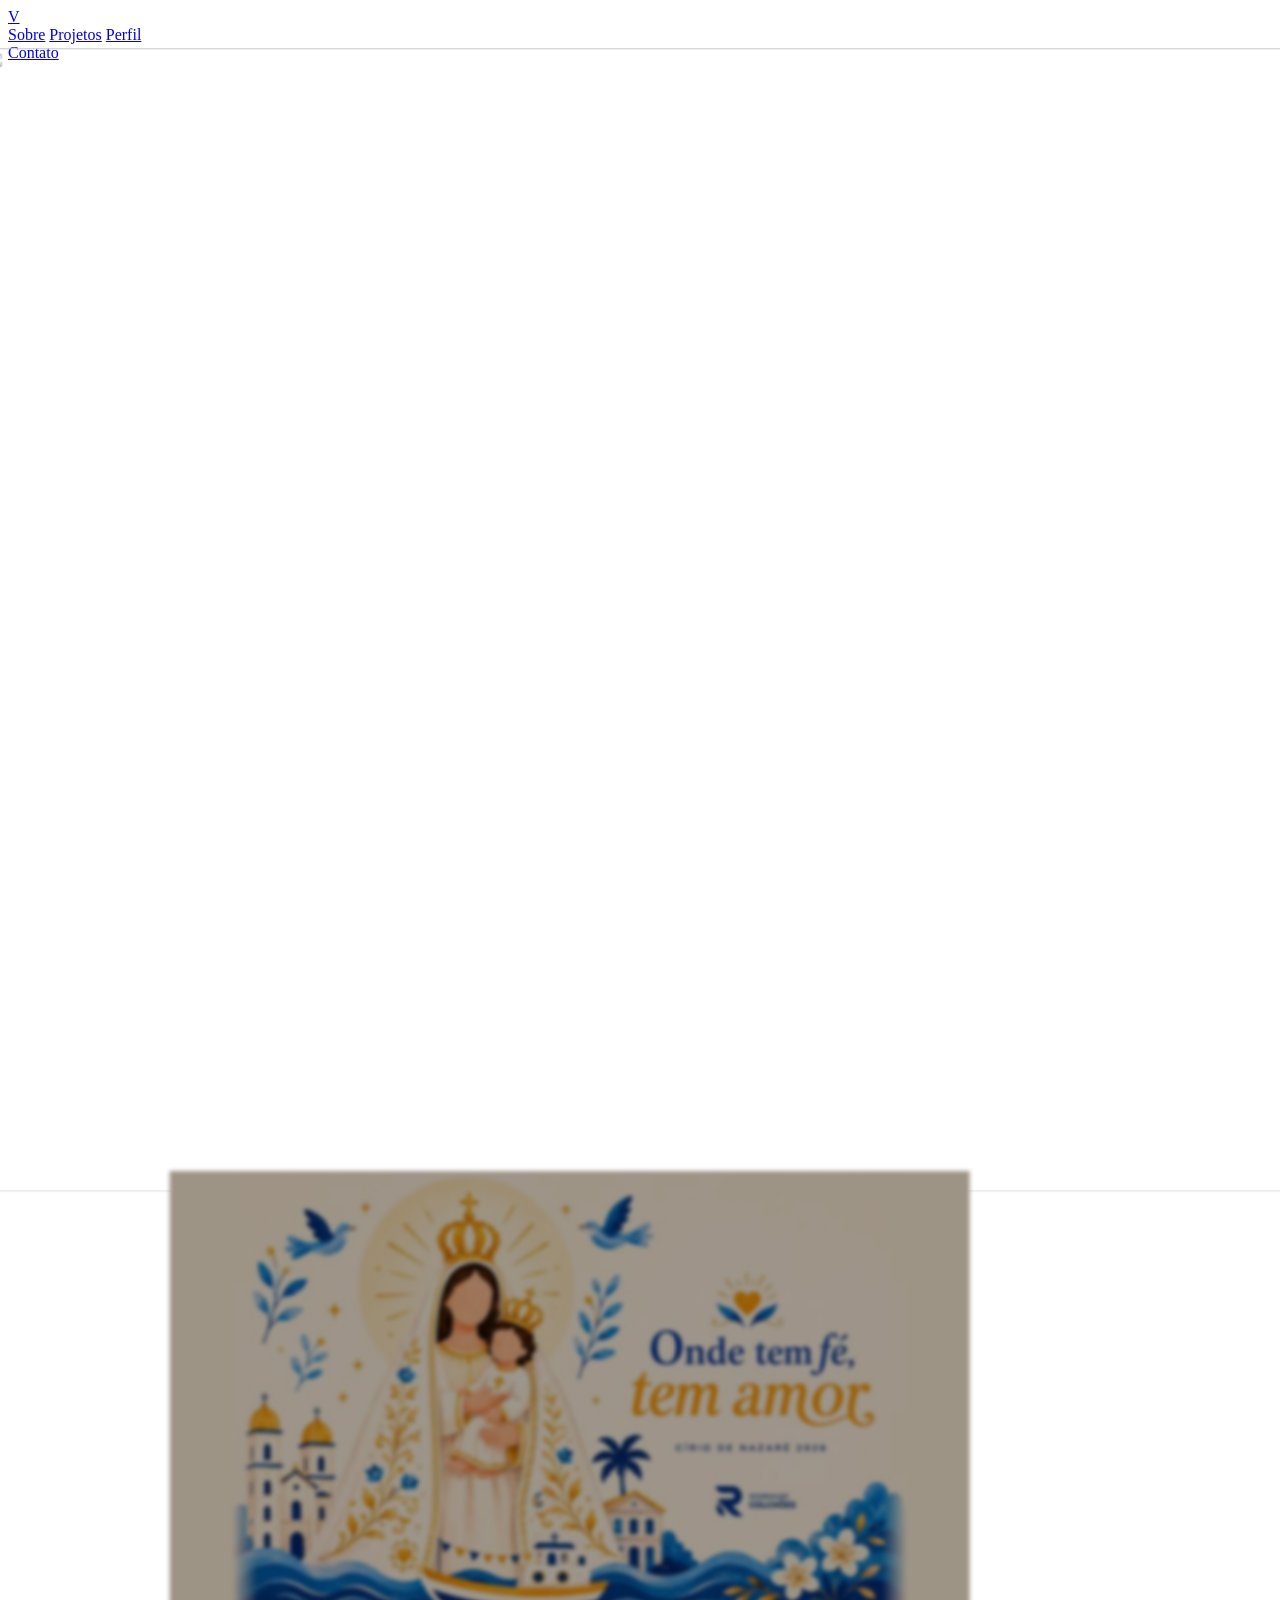
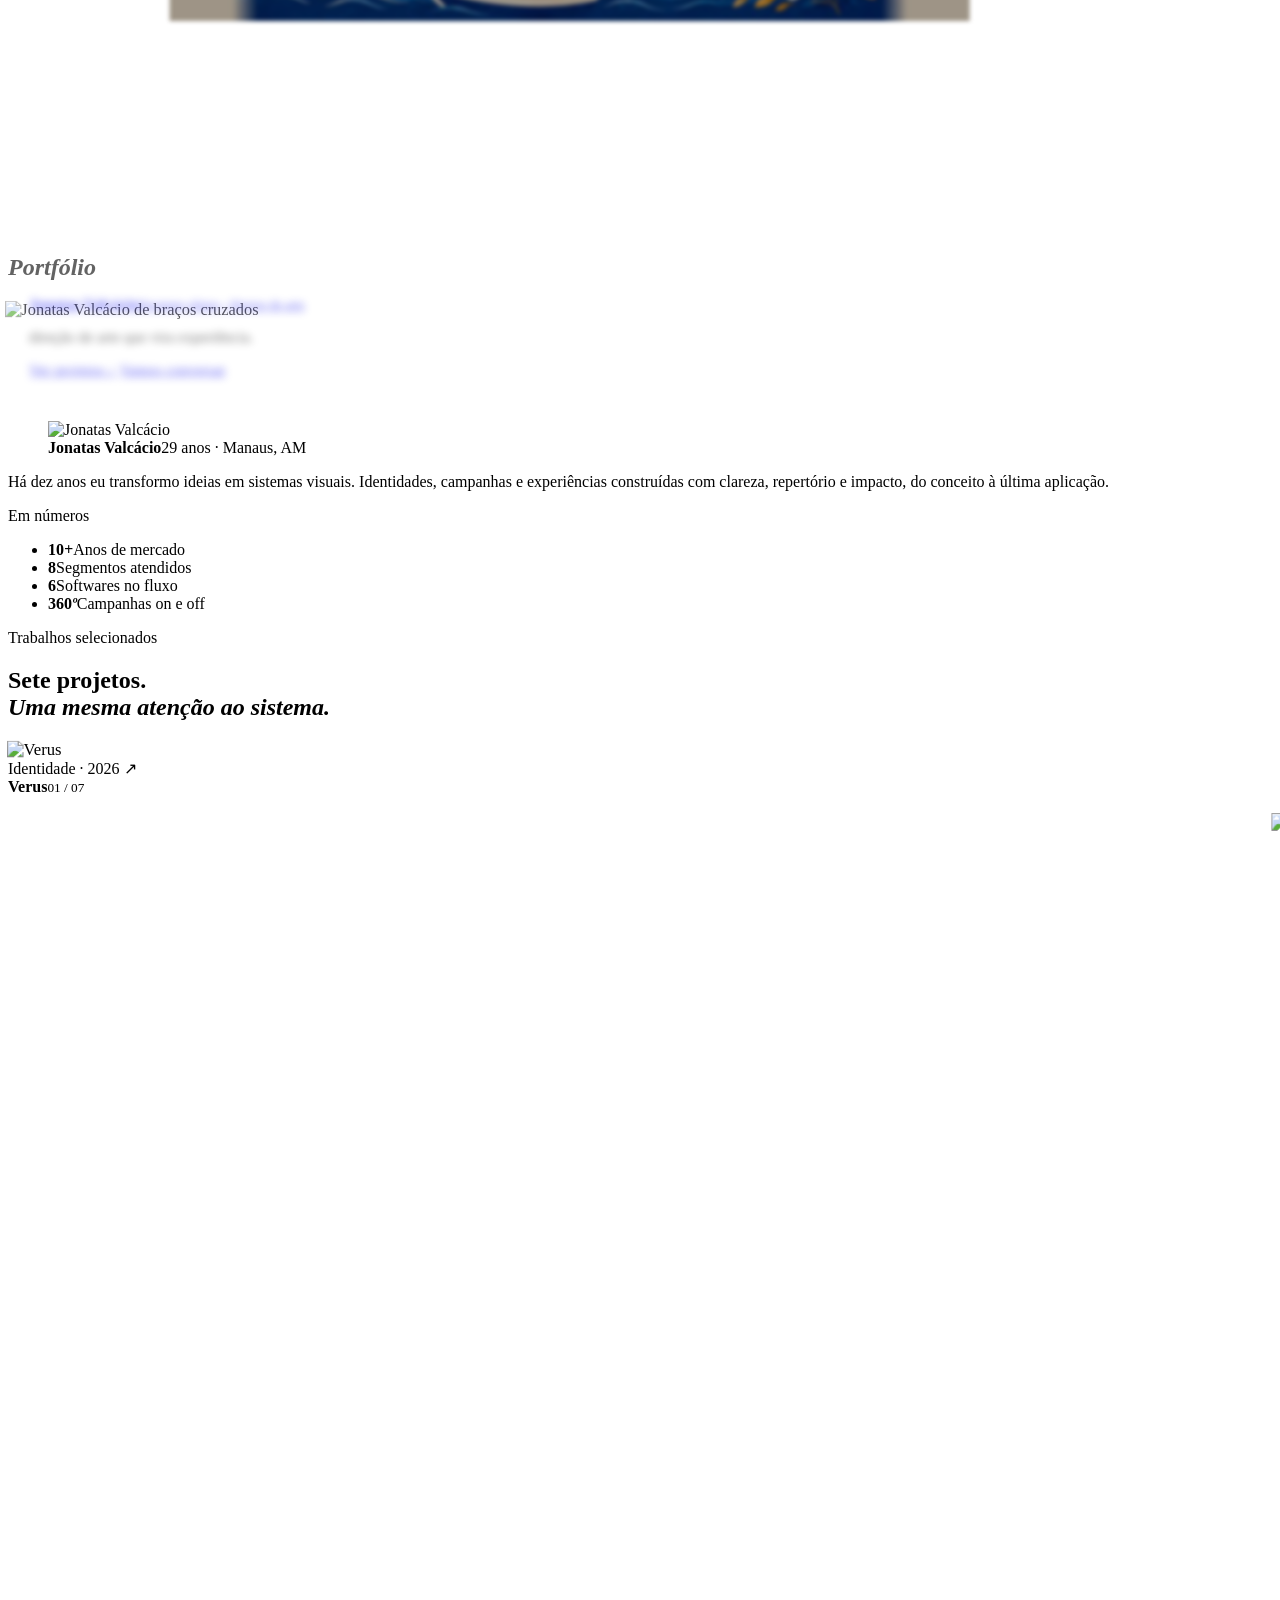
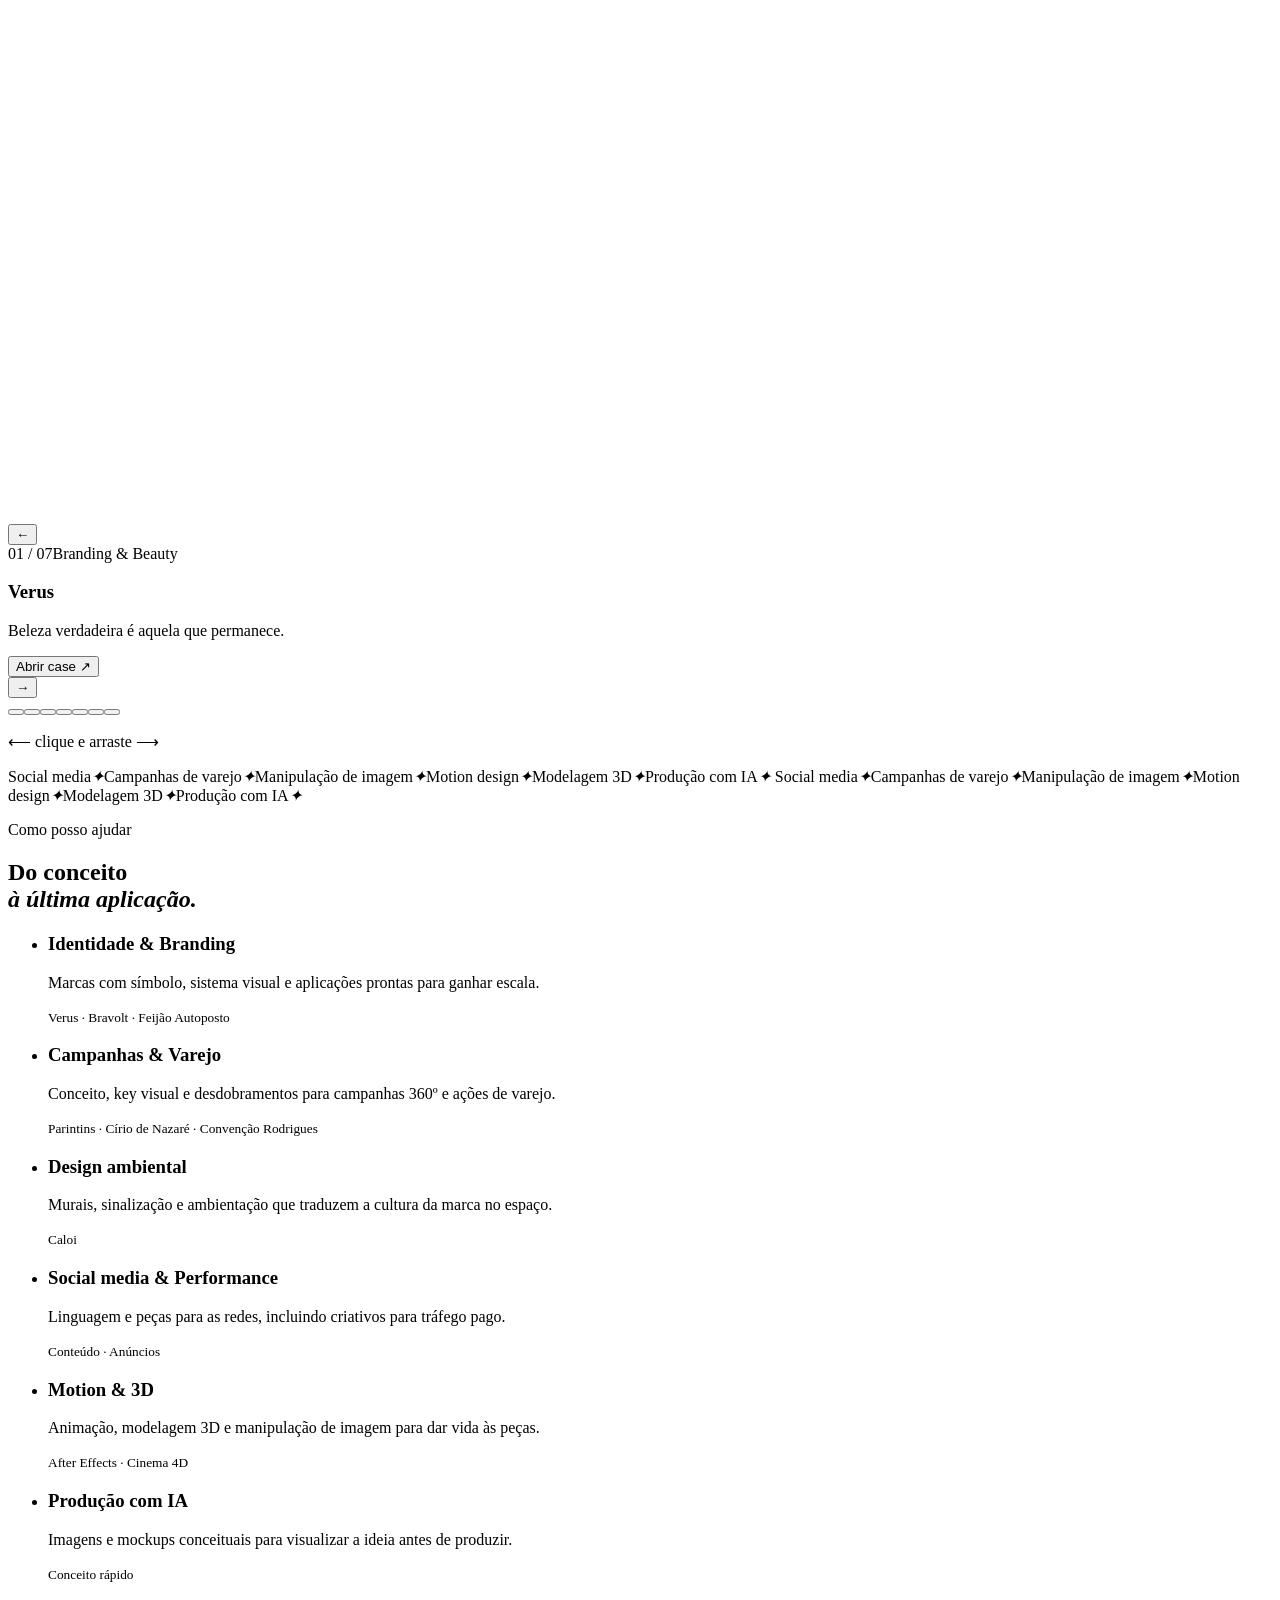
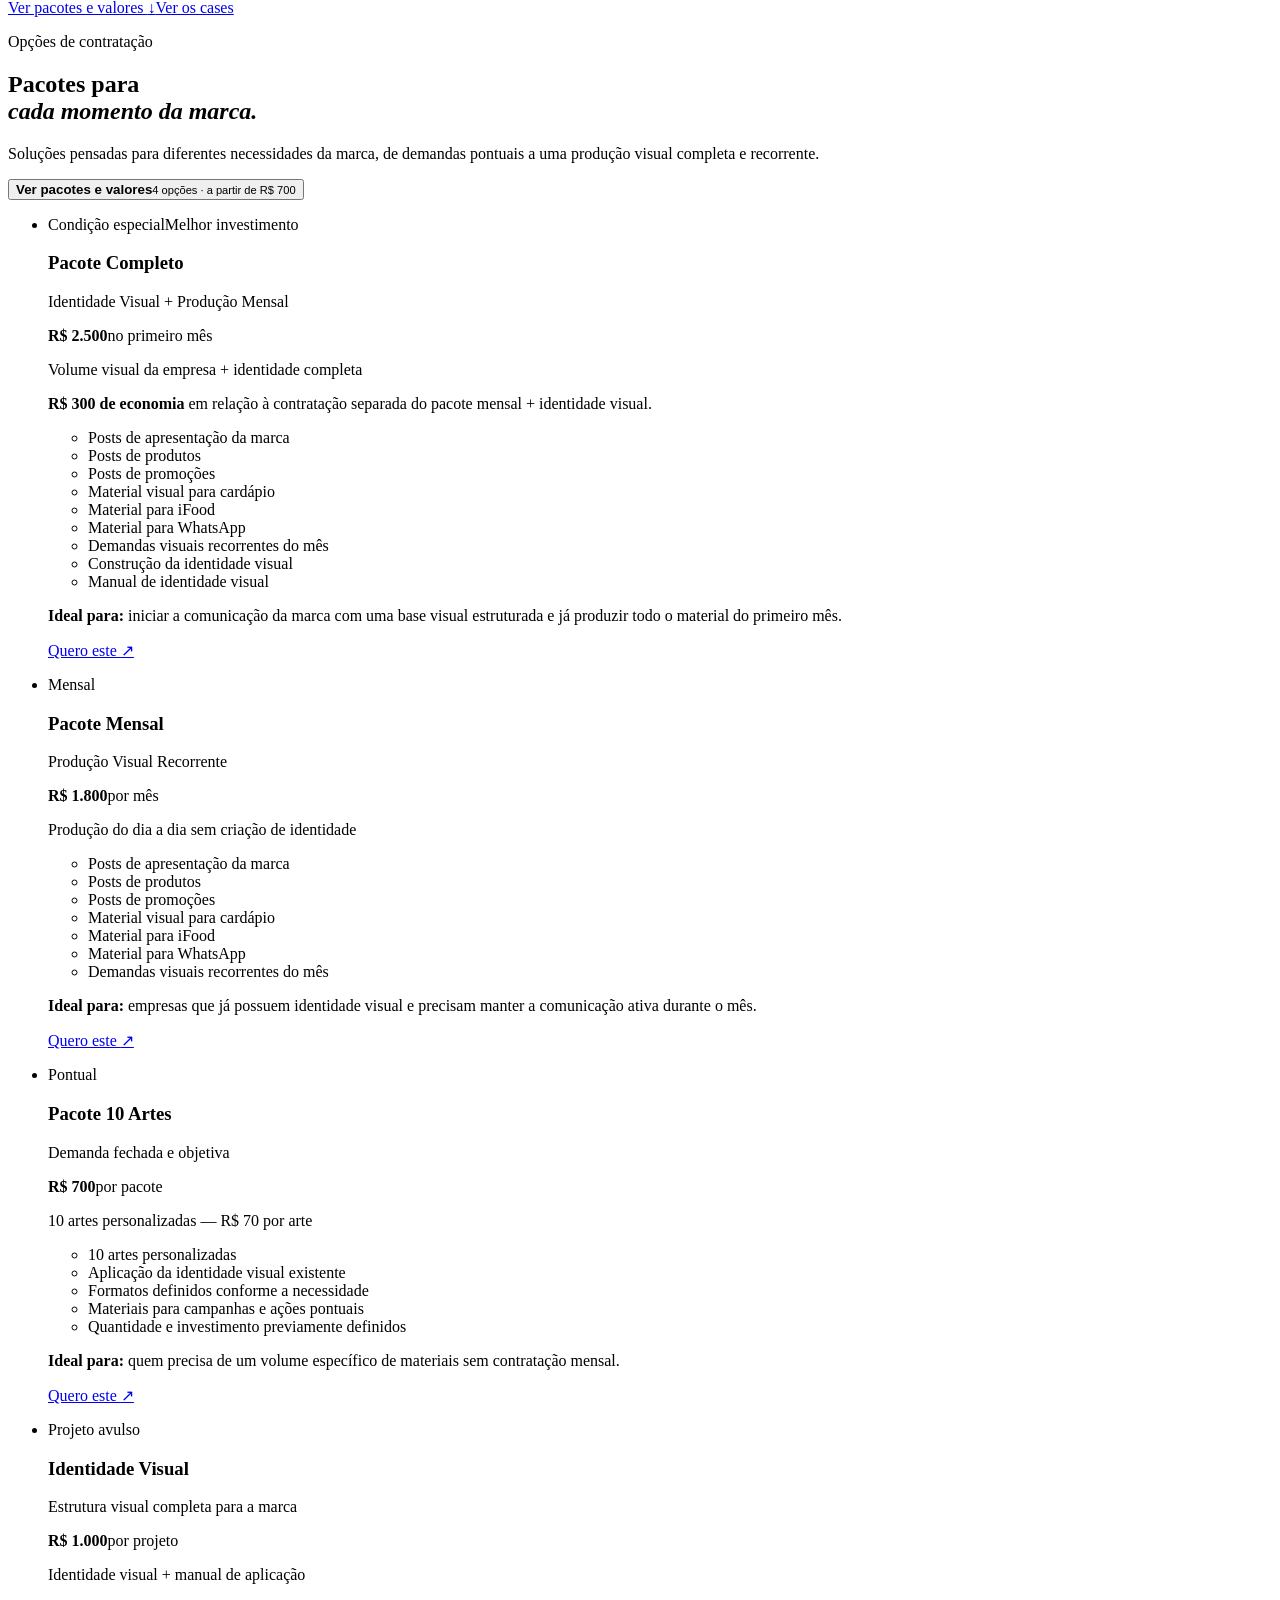
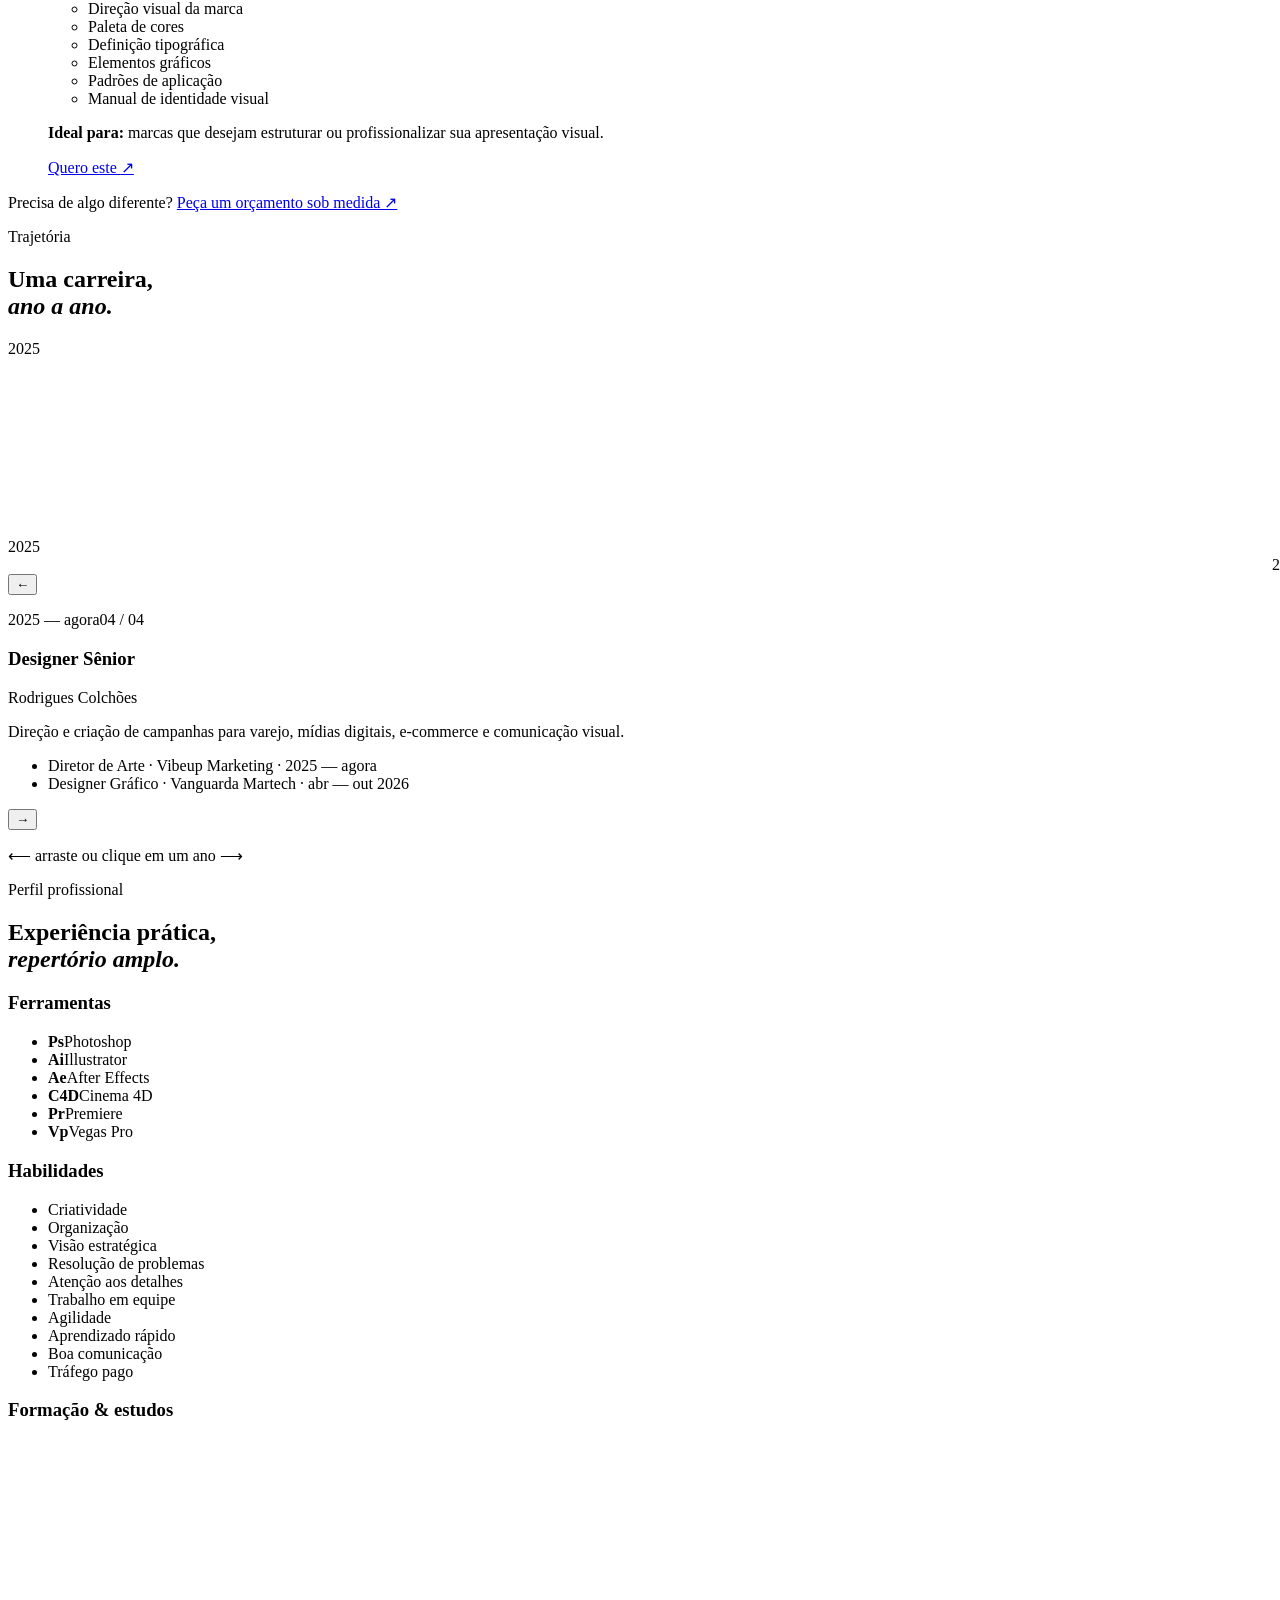
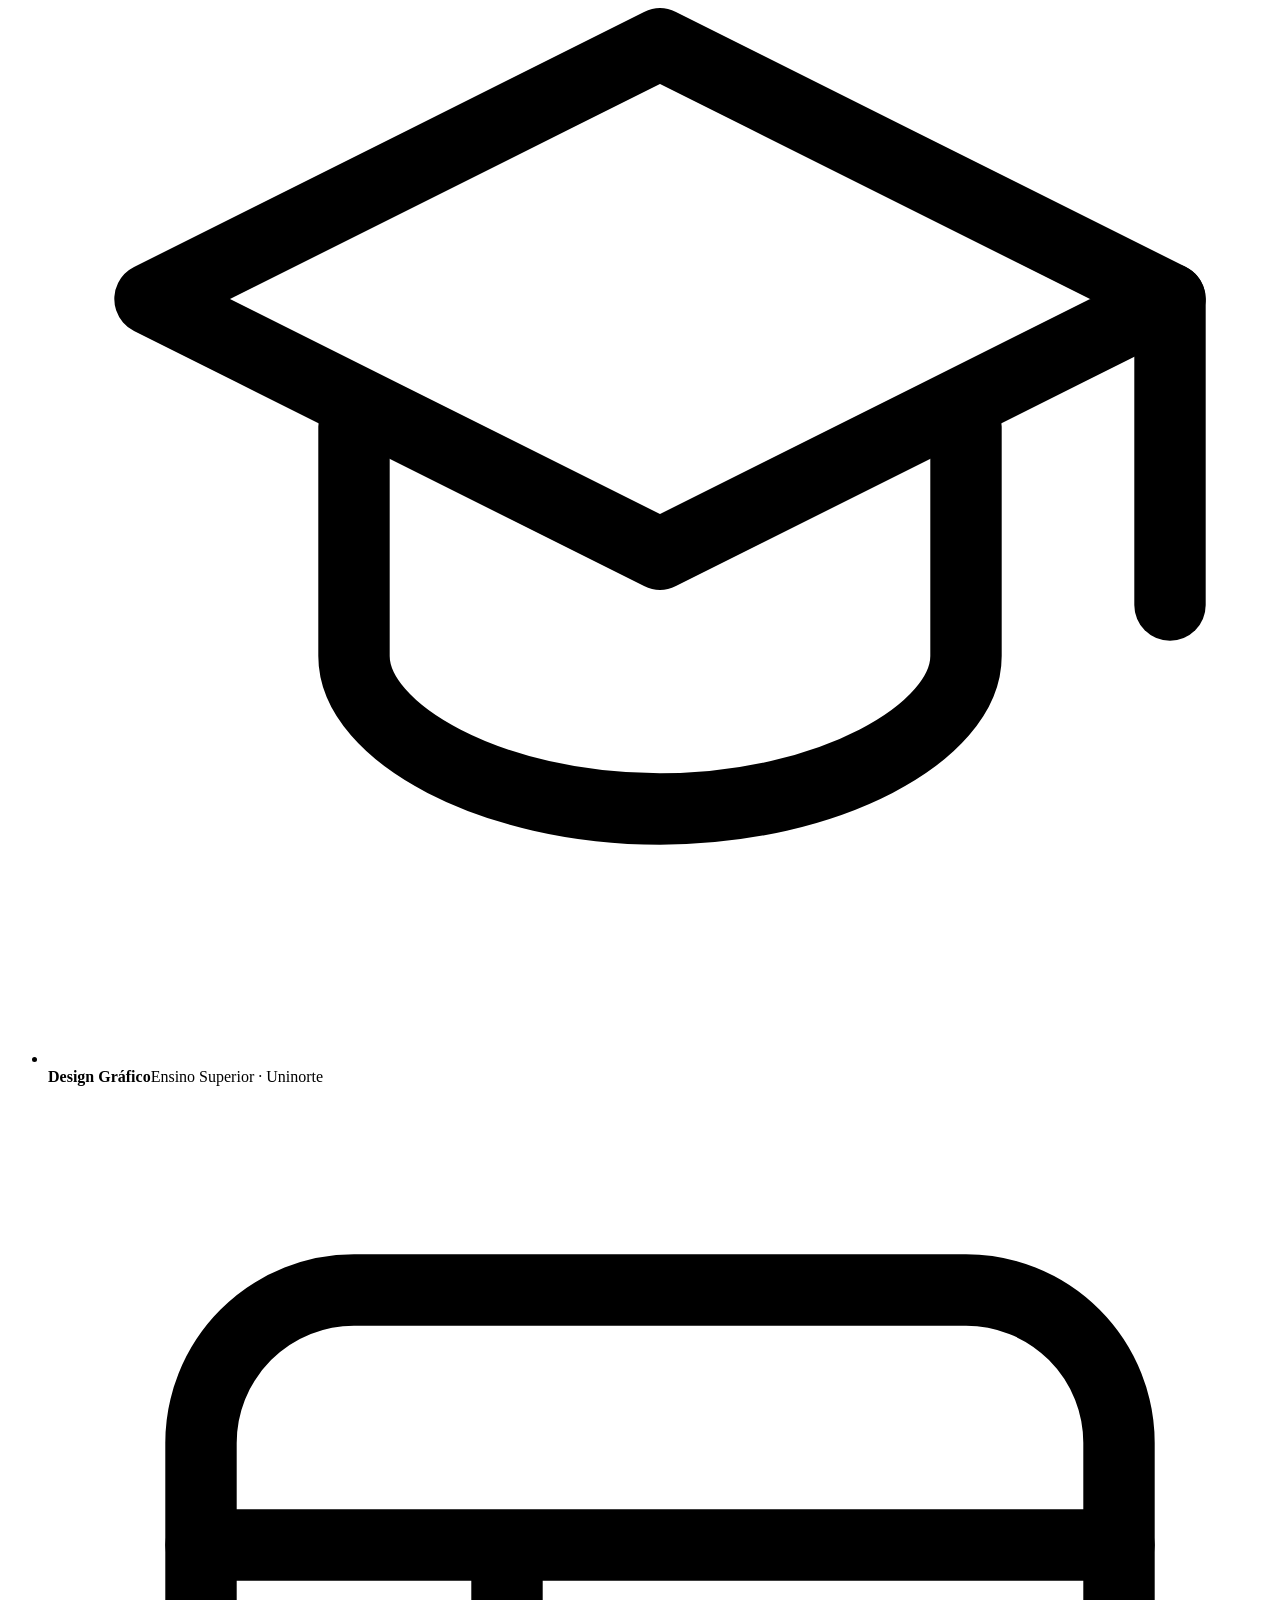
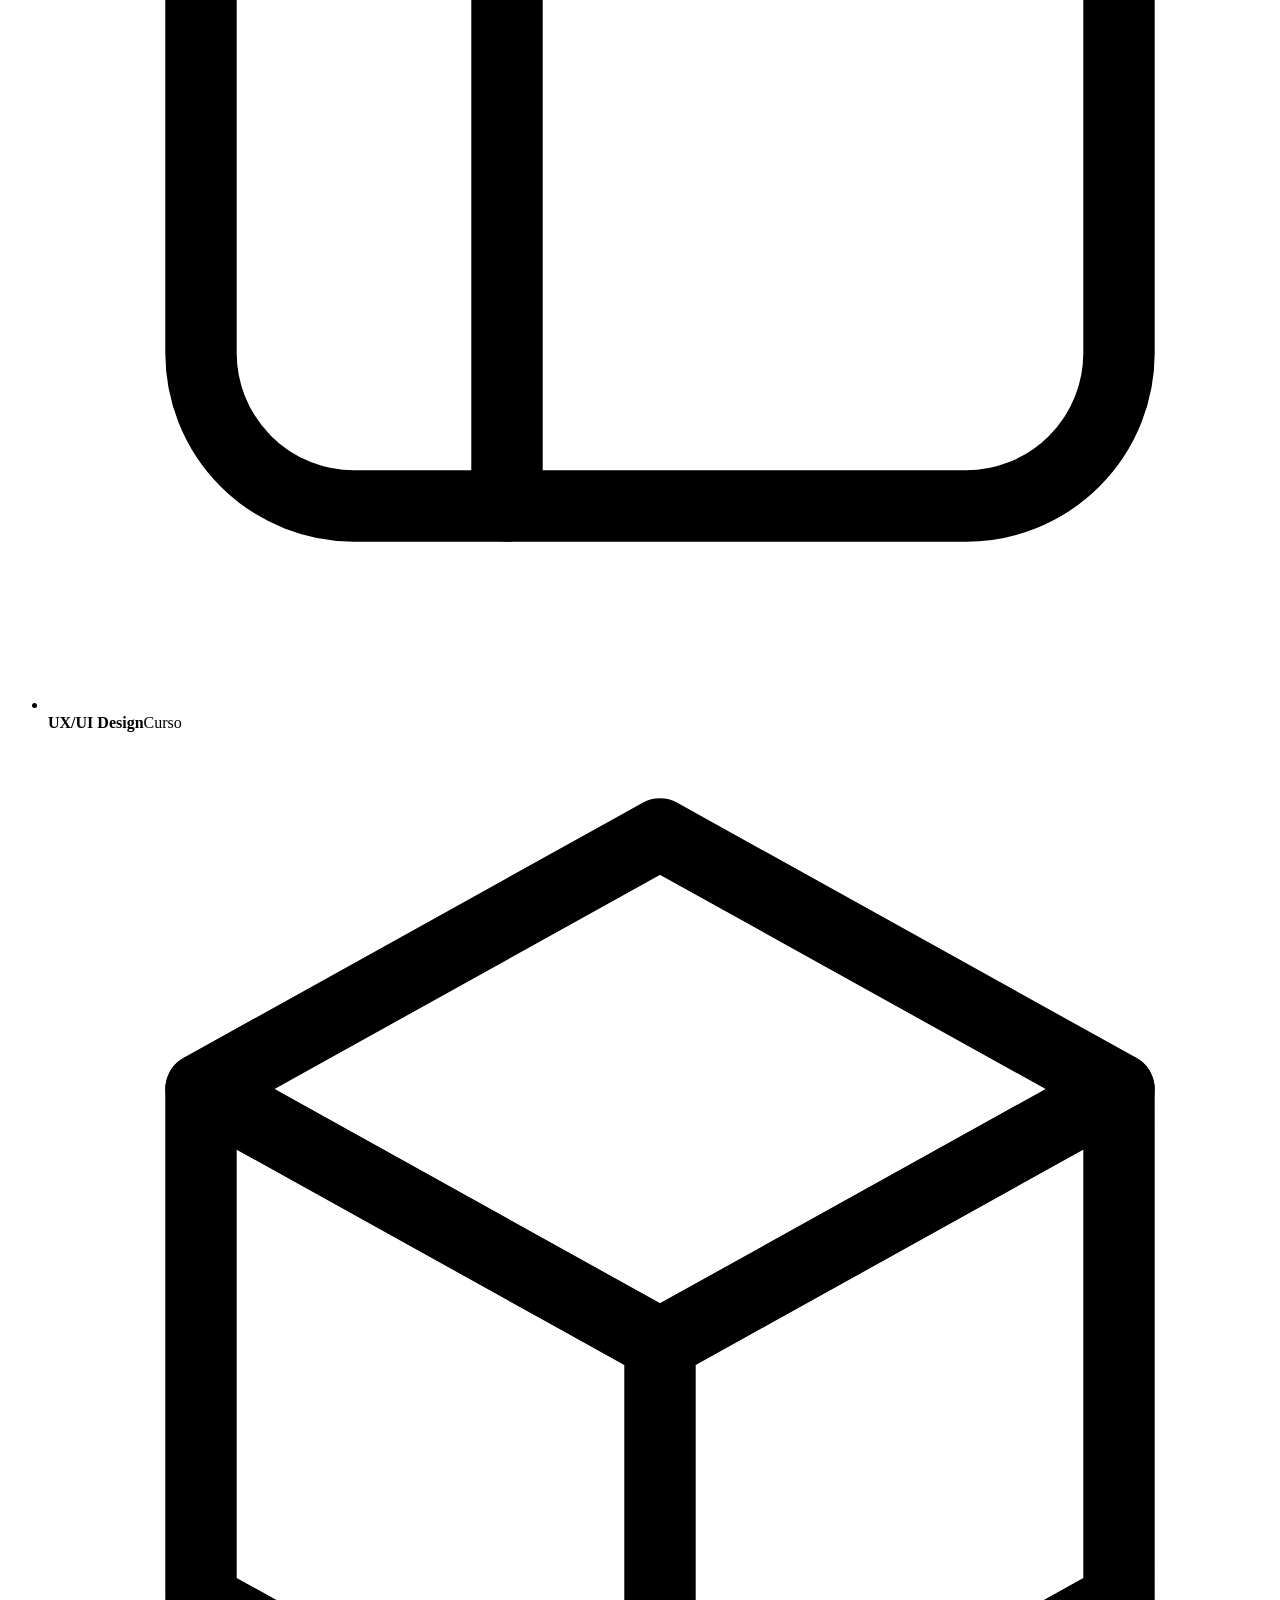
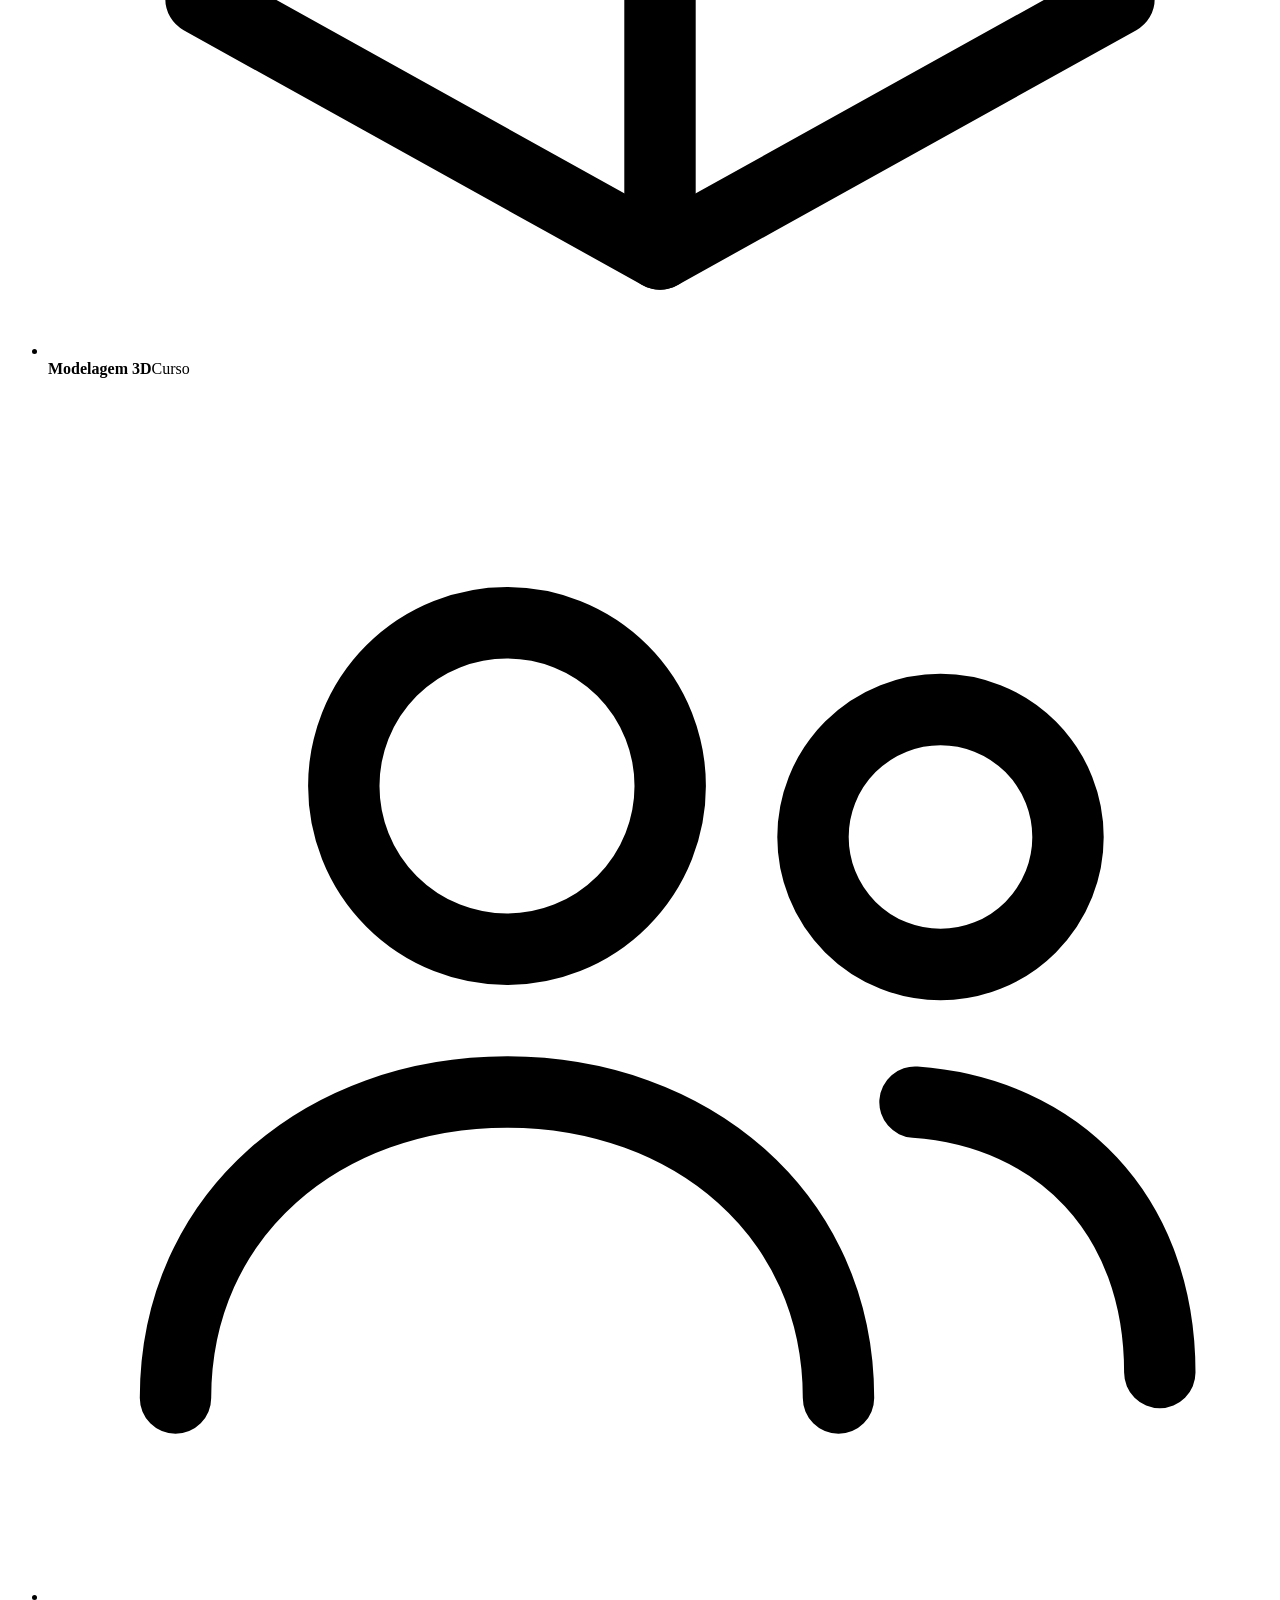
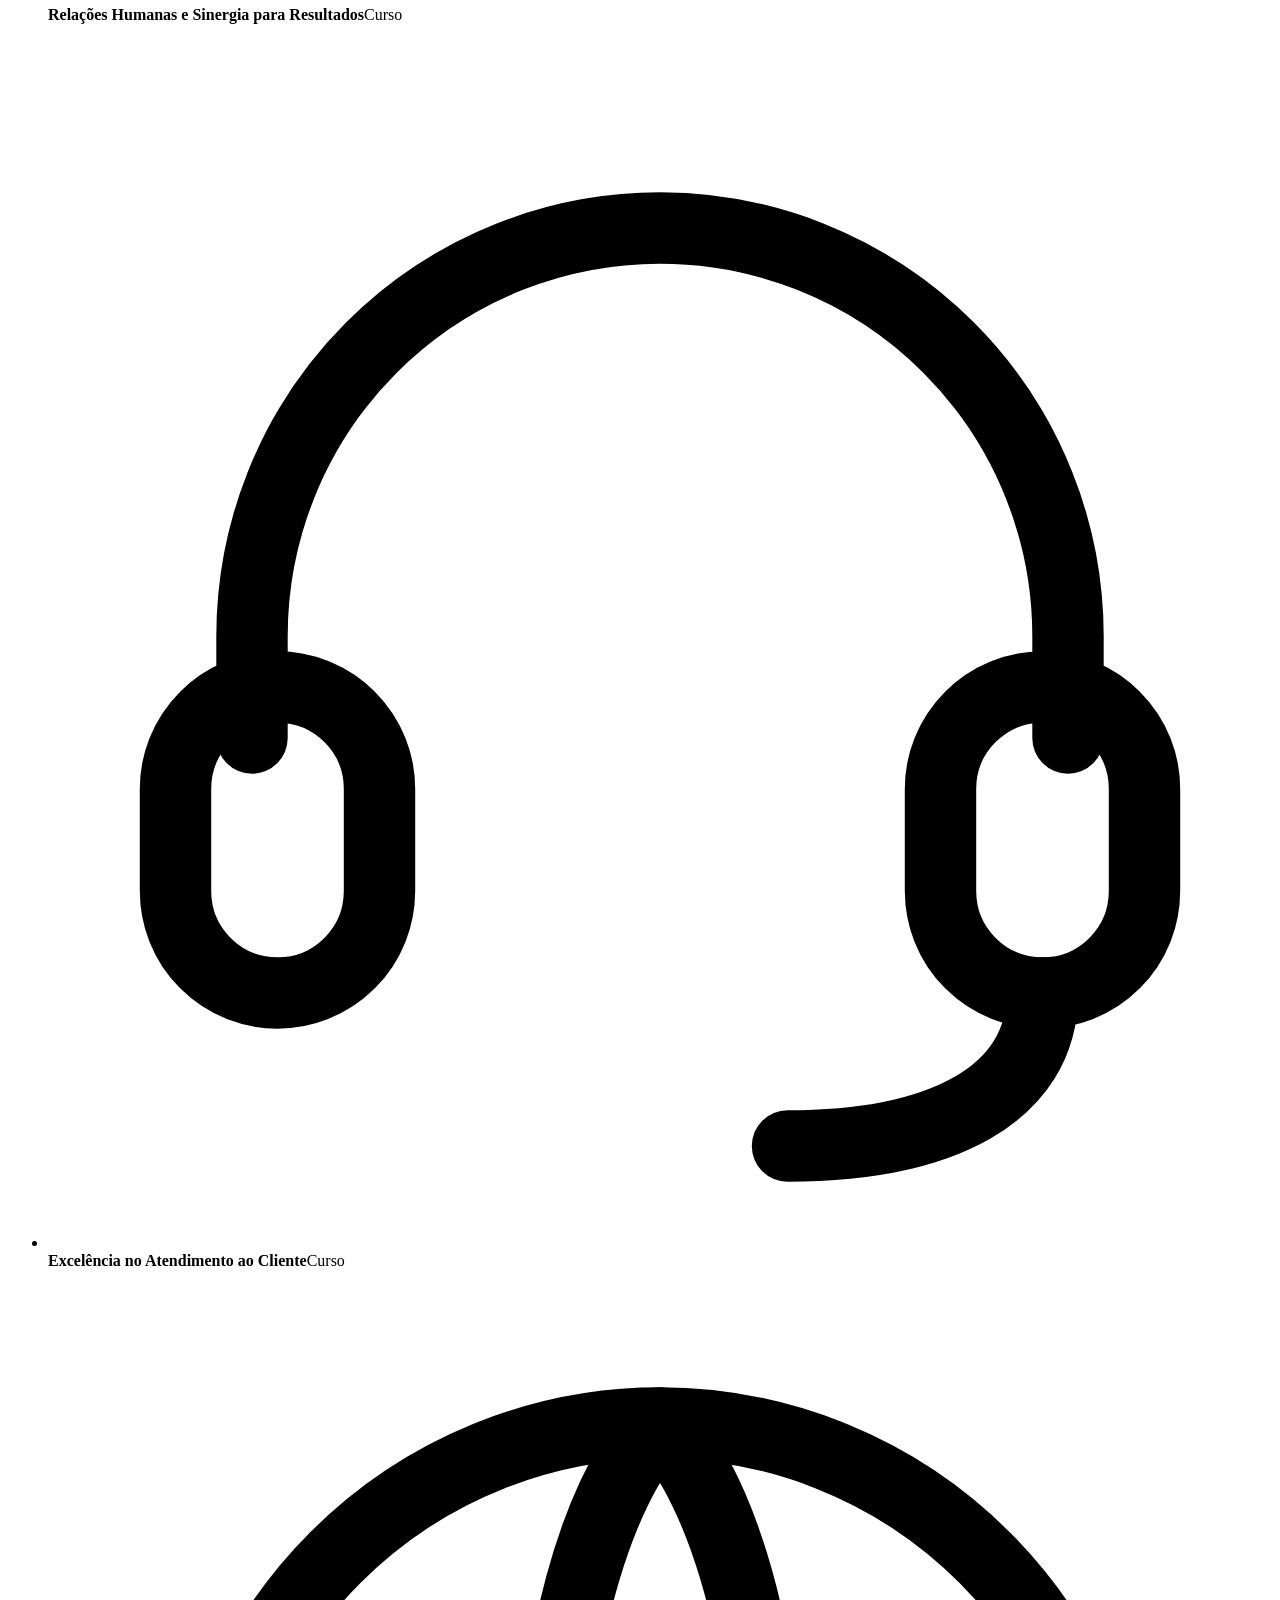
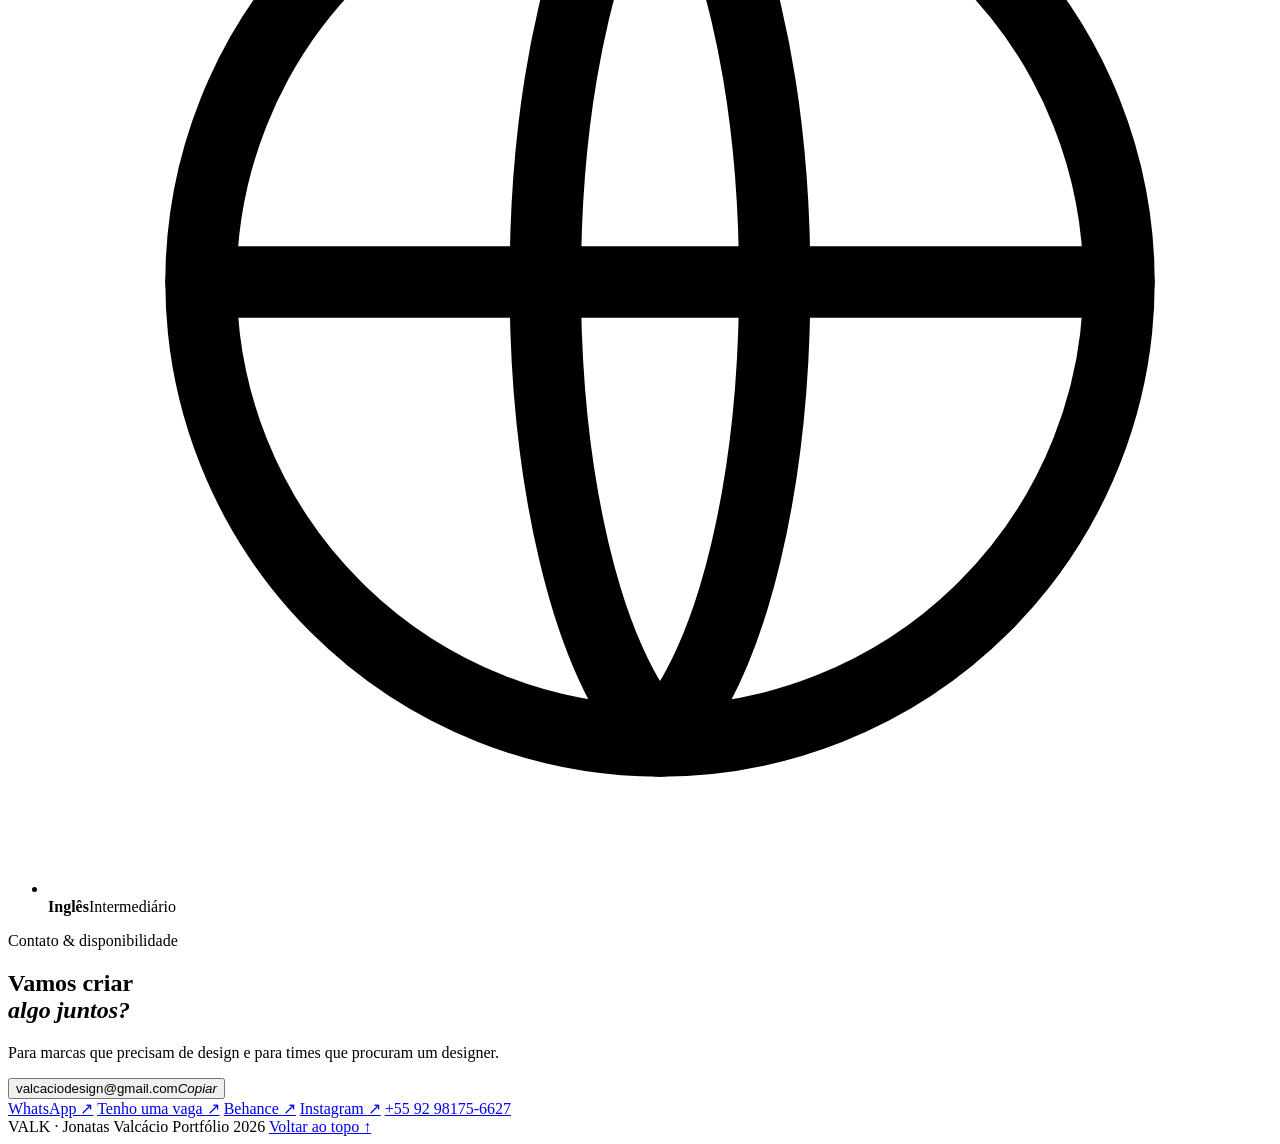
==== index.html @ ec17202d "Adiciona o projeto Círio de Nazaré 2026 Co-Authored-By: Claude Fable 5.2 <noreply@anthropic.com> Cla" ====
<!DOCTYPE html>
<html lang="pt-BR">
<head>
<meta charset="utf-8">
<meta name="viewport" content="width=device-width, initial-scale=1, viewport-fit=cover">
<title>Jonatas Valcácio — Portfólio</title>
<meta name="description" content="Jonatas Valcácio, designer gráfico e diretor de arte em Manaus. Branding, campanhas, experiências de marca e design ambiental.">
<meta property="og:title" content="Jonatas Valcácio — Portfólio">
<meta property="og:description" content="Designer gráfico e diretor de arte em Manaus. Branding, campanhas, experiências de marca e design ambiental.">
<meta property="og:type" content="website">
<meta property="og:image" content="assets/profile/hero.jpg">
<meta name="theme-color" content="#030807">
<link rel="icon" href="assets/favicon.svg">
<link rel="preload" href="assets/profile/hero.jpg" as="image">
<link rel="preload" href="assets/fonts/Demo-Light.otf" as="font" type="font/otf" crossorigin>
<link rel="stylesheet" href="css/style.css">
<script>document.documentElement.classList.add('js')</script>
</head>
<body>
<!--SITE-->
<svg width="0" height="0" style="position:absolute" aria-hidden="true">
  <filter id="liquid" x="0" y="0" width="100%" height="100%">
    <feTurbulence type="fractalNoise" baseFrequency="0.008 0.012" numOctaves="2" seed="7" result="noise"/>
    <feGaussianBlur in="noise" stdDeviation="2" result="soft"/>
    <feDisplacementMap in="SourceGraphic" in2="soft" scale="38" xChannelSelector="R" yChannelSelector="G"/>
  </filter>
</svg>

<div class="ambient" aria-hidden="true">
  <i class="blob b1"></i><i class="blob b2"></i><i class="blob b3"></i>
  <div class="grain"></div>
</div>
<div class="scroll-progress" aria-hidden="true"></div>

<header class="dock-wrap">
  <nav class="dock glass" aria-label="Principal">
    <a class="dock-brand" href="#top" aria-label="VALK — início"><span>V</span></a>
    <div class="dock-links">
      <span class="dock-pill" aria-hidden="true"></span>
      <a href="#sobre" data-nav="sobre">Sobre</a>
      <a href="#projetos" data-nav="projetos">Projetos</a>
      <a href="#perfil" data-nav="perfil">Perfil</a>
    </div>
    <a class="dock-cta" href="#contato" data-nav="contato">Contato</a>
  </nav>
</header>

<main id="top">
  <!-- HERO: floating work in 3D space -->
  <section class="hero" id="hero">
    <div class="hero-stage" aria-hidden="true"><img class="hs-bg" id="hsBg" src="assets/profile/hero.jpg" alt="" width="2000" height="1116"></div>
    <div class="space" id="space" aria-hidden="true"></div>
    <h1 class="hero-title hero-word" id="heroTitle" aria-label="Portfólio de Jonatas Valcácio"><span class="line big"><em class="word-rise" id="heroWord">Portfólio</em></span></h1>
    <div class="hero-stage hs-front"><img class="hs-cut" id="hsCut" src="assets/profile/hero-cut.webp" alt="Jonatas Valcácio de braços cruzados" width="2000" height="1116"></div>

    <div class="hero-center">
      <a class="badge glass" href="#sobre">
        <i class="live" title="Disponível para projetos"></i>
        <span><b>Jonatas Valcácio</b><small>Designer sênior · Diretor de arte</small></span>
      </a>
      <p class="hero-tagline reveal">direção de arte que vira experiência.</p>
      <div class="hero-actions reveal">
        <a class="btn btn-primary magnetic" href="#projetos">Ver projetos <span>↓</span></a>
        <a class="btn glass magnetic" href="#contato">Vamos conversar</a>
      </div>
    </div>
  </section>

  <!-- MANIFESTO: scroll-scrubbed text -->
  <section class="manifesto" id="sobre">
    <div class="manifesto-sticky shell">
      <figure class="mini-portrait glass tilt reveal">
        <img src="assets/profile/jonatas-retrato.jpg" alt="Jonatas Valcácio" width="800" height="1000">
        <figcaption><b>Jonatas Valcácio</b><span>29 anos · Manaus, AM</span></figcaption>
        <span class="shine" aria-hidden="true"></span>
      </figure>
      <p class="scrub" id="scrub">Há dez anos eu transformo ideias em sistemas visuais. Identidades, campanhas e experiências construídas com clareza, repertório e impacto, do conceito à última aplicação.</p>
    </div>
  </section>

  <!-- STATS -->
  <section class="stats shell" id="numeros">
    <p class="stats-eyebrow reveal"><i></i>Em números</p>
    <ul class="stats-grid">
      <li class="reveal"><b><span data-count="10">10</span><em>+</em></b><span>Anos de mercado</span></li>
      <li class="reveal"><b><span data-count="8">8</span></b><span>Segmentos atendidos</span></li>
      <li class="reveal"><b><span data-count="6">6</span></b><span>Softwares no fluxo</span></li>
      <li class="reveal"><b><span data-count="360">360</span><em>º</em></b><span>Campanhas on e off</span></li>
    </ul>
  </section>

  <!-- PROJECTS: 3D RING -->
  <section class="projects" id="projetos">
    <div class="shell section-head reveal">
      <p class="eyebrow">Trabalhos selecionados</p>
      <h2>Sete projetos.<br><em>Uma mesma atenção ao sistema.</em></h2>
    </div>

    <div class="ring-stage" id="ringStage" tabindex="0" role="region" aria-roledescription="carrossel" aria-label="Galeria de projetos. Use as setas para navegar e Enter para abrir.">
      <div class="ring-floor" aria-hidden="true"></div>
      <div class="ring" id="ring"></div>
    </div>

    <div class="shell ring-hud">
      <button class="round glass" id="prevBtn" aria-label="Projeto anterior">←</button>
      <div class="ring-info" aria-live="polite">
        <div class="ring-meta"><span id="riNum">01 / 06</span><span id="riCat">Branding &amp; Beauty</span></div>
        <h3 id="riTitle">Verus</h3>
        <p id="riStatement">Beleza verdadeira é aquela que permanece.</p>
        <button class="btn btn-primary btn-sm" id="openBtn">Abrir case <span>↗</span></button>
      </div>
      <button class="round glass" id="nextBtn" aria-label="Próximo projeto">→</button>
    </div>
    <div class="ring-dots" id="ringDots" role="tablist" aria-label="Escolher projeto"></div>
    <p class="drag-hint" aria-hidden="true"><span>⟵</span> clique e arraste <span>⟶</span></p>
  </section>

  <!-- ARCHIVE + SERVICES -->
  <section class="archive" id="arquivo">
    <div class="marquee" aria-hidden="true">
      <div class="marquee-track">
        <span>Social media</span><i>✦</i><span>Campanhas de varejo</span><i>✦</i><span>Manipulação de imagem</span><i>✦</i><span>Motion design</span><i>✦</i><span>Modelagem 3D</span><i>✦</i><span>Produção com IA</span><i>✦</i>
        <span>Social media</span><i>✦</i><span>Campanhas de varejo</span><i>✦</i><span>Manipulação de imagem</span><i>✦</i><span>Motion design</span><i>✦</i><span>Modelagem 3D</span><i>✦</i><span>Produção com IA</span><i>✦</i>
      </div>
    </div>
    <div class="shell services" id="servicos">
      <div class="section-head reveal">
        <p class="eyebrow">Como posso ajudar</p>
        <h2>Do conceito<br><em>à última aplicação.</em></h2>
      </div>
      <ul class="svc-grid">
        <li class="svc glass tilt reveal"><h3>Identidade &amp; Branding</h3><p>Marcas com símbolo, sistema visual e aplicações prontas para ganhar escala.</p><small>Verus · Bravolt · Feijão Autoposto</small><span class="shine" aria-hidden="true"></span></li>
        <li class="svc glass tilt reveal"><h3>Campanhas &amp; Varejo</h3><p>Conceito, key visual e desdobramentos para campanhas 360º e ações de varejo.</p><small>Parintins · Círio de Nazaré · Convenção Rodrigues</small><span class="shine" aria-hidden="true"></span></li>
        <li class="svc glass tilt reveal"><h3>Design ambiental</h3><p>Murais, sinalização e ambientação que traduzem a cultura da marca no espaço.</p><small>Caloi</small><span class="shine" aria-hidden="true"></span></li>
        <li class="svc glass tilt reveal"><h3>Social media &amp; Performance</h3><p>Linguagem e peças para as redes, incluindo criativos para tráfego pago.</p><small>Conteúdo · Anúncios</small><span class="shine" aria-hidden="true"></span></li>
        <li class="svc glass tilt reveal"><h3>Motion &amp; 3D</h3><p>Animação, modelagem 3D e manipulação de imagem para dar vida às peças.</p><small>After Effects · Cinema 4D</small><span class="shine" aria-hidden="true"></span></li>
        <li class="svc glass tilt reveal"><h3>Produção com IA</h3><p>Imagens e mockups conceituais para visualizar a ideia antes de produzir.</p><small>Conceito rápido</small><span class="shine" aria-hidden="true"></span></li>
      </ul>
      <p class="svc-cta reveal"><a class="btn btn-primary magnetic" href="#pacotes">Ver pacotes e valores <span>↓</span></a><a class="btn glass magnetic" href="#projetos">Ver os cases</a></p>
    </div>
  </section>

  <!-- PLANS -->
  <section class="plans shell" id="pacotes">
    <div class="section-head reveal">
      <p class="eyebrow">Opções de contratação</p>
      <h2>Pacotes para<br><em>cada momento da marca.</em></h2>
      <p class="plans-lede">Soluções pensadas para diferentes necessidades da marca, de demandas pontuais a uma produção visual completa e recorrente.</p>
    </div>
    <button class="plans-toggle glass magnetic reveal" id="plansToggle" type="button" aria-expanded="false" aria-controls="plansBody">
      <span class="pt-text"><b>Ver pacotes e valores</b><small>4 opções · a partir de R$ 700</small></span>
      <i aria-hidden="true"></i>
    </button>
    <div class="plans-body" id="plansBody"><div class="plans-inner">
    <ul class="plans-grid">
      <li class="plan glass tilt reveal is-featured">
        <p class="plan-tags"><span class="plan-special">Condição especial</span><span class="plan-tag">Melhor investimento</span></p>
        <h3>Pacote Completo</h3>
        <p class="plan-sub">Identidade Visual + Produção Mensal</p>
        <p class="plan-price"><b>R$ 2.500</b><span>no primeiro mês</span></p>
        <p class="plan-note">Volume visual da empresa + identidade completa</p>
        <p class="plan-saving"><b>R$ 300 de economia</b> em relação à contratação separada do pacote mensal + identidade visual.</p>
        <ul class="plan-feats"><li>Posts de apresentação da marca</li><li>Posts de produtos</li><li>Posts de promoções</li><li>Material visual para cardápio</li><li>Material para iFood</li><li>Material para WhatsApp</li><li>Demandas visuais recorrentes do mês</li><li>Construção da identidade visual</li><li>Manual de identidade visual</li></ul>
        <p class="plan-ideal"><b>Ideal para:</b> iniciar a comunicação da marca com uma base visual estruturada e já produzir todo o material do primeiro mês.</p>
        <a class="btn btn-primary" href="https://wa.me/5592981756627?text=Ol%C3%A1%2C%20Jonatas%21%20Vi%20seu%20portf%C3%B3lio%20e%20tenho%20interesse%20no%20Pacote%20Completo." target="_blank" rel="noopener">Quero este <span>↗</span></a>
        <span class="shine" aria-hidden="true"></span>
      </li>
      <li class="plan glass tilt reveal">
        <p class="plan-tags"><span class="plan-tag">Mensal</span></p>
        <h3>Pacote Mensal</h3>
        <p class="plan-sub">Produção Visual Recorrente</p>
        <p class="plan-price"><b>R$ 1.800</b><span>por mês</span></p>
        <p class="plan-note">Produção do dia a dia sem criação de identidade</p>

        <ul class="plan-feats"><li>Posts de apresentação da marca</li><li>Posts de produtos</li><li>Posts de promoções</li><li>Material visual para cardápio</li><li>Material para iFood</li><li>Material para WhatsApp</li><li>Demandas visuais recorrentes do mês</li></ul>
        <p class="plan-ideal"><b>Ideal para:</b> empresas que já possuem identidade visual e precisam manter a comunicação ativa durante o mês.</p>
        <a class="btn glass" href="https://wa.me/5592981756627?text=Ol%C3%A1%2C%20Jonatas%21%20Vi%20seu%20portf%C3%B3lio%20e%20tenho%20interesse%20no%20Pacote%20Mensal." target="_blank" rel="noopener">Quero este <span>↗</span></a>
        <span class="shine" aria-hidden="true"></span>
      </li>
      <li class="plan glass tilt reveal">
        <p class="plan-tags"><span class="plan-tag">Pontual</span></p>
        <h3>Pacote 10 Artes</h3>
        <p class="plan-sub">Demanda fechada e objetiva</p>
        <p class="plan-price"><b>R$ 700</b><span>por pacote</span></p>
        <p class="plan-note">10 artes personalizadas — R$ 70 por arte</p>

        <ul class="plan-feats"><li>10 artes personalizadas</li><li>Aplicação da identidade visual existente</li><li>Formatos definidos conforme a necessidade</li><li>Materiais para campanhas e ações pontuais</li><li>Quantidade e investimento previamente definidos</li></ul>
        <p class="plan-ideal"><b>Ideal para:</b> quem precisa de um volume específico de materiais sem contratação mensal.</p>
        <a class="btn glass" href="https://wa.me/5592981756627?text=Ol%C3%A1%2C%20Jonatas%21%20Vi%20seu%20portf%C3%B3lio%20e%20tenho%20interesse%20no%20Pacote%2010%20Artes." target="_blank" rel="noopener">Quero este <span>↗</span></a>
        <span class="shine" aria-hidden="true"></span>
      </li>
      <li class="plan glass tilt reveal">
        <p class="plan-tags"><span class="plan-tag">Projeto avulso</span></p>
        <h3>Identidade Visual</h3>
        <p class="plan-sub">Estrutura visual completa para a marca</p>
        <p class="plan-price"><b>R$ 1.000</b><span>por projeto</span></p>
        <p class="plan-note">Identidade visual + manual de aplicação</p>

        <ul class="plan-feats"><li>Direção visual da marca</li><li>Paleta de cores</li><li>Definição tipográfica</li><li>Elementos gráficos</li><li>Padrões de aplicação</li><li>Manual de identidade visual</li></ul>
        <p class="plan-ideal"><b>Ideal para:</b> marcas que desejam estruturar ou profissionalizar sua apresentação visual.</p>
        <a class="btn glass" href="https://wa.me/5592981756627?text=Ol%C3%A1%2C%20Jonatas%21%20Vi%20seu%20portf%C3%B3lio%20e%20tenho%20interesse%20no%20Identidade%20Visual." target="_blank" rel="noopener">Quero este <span>↗</span></a>
        <span class="shine" aria-hidden="true"></span>
      </li>
    </ul>
    <p class="plans-foot">Precisa de algo diferente? <a href="#contato">Peça um orçamento sob medida ↗</a></p>
    </div></div>
  </section>

  <!-- JOURNEY: 3D timeline -->
  <section class="journey" id="trajetoria">
    <div class="journey-bg" id="tlBg" aria-hidden="true"></div>
    <div class="shell section-head reveal">
      <p class="eyebrow">Trajetória</p>
      <h2>Uma carreira,<br><em>ano a ano.</em></h2>
    </div>
    <div class="tl-wrap">
      <div class="tl-ghost" id="tlGhost" aria-hidden="true">2025</div>
      <div class="tl-stage" id="tlStage" tabindex="0" role="slider" aria-label="Linha do tempo da trajetória. Use as setas para mudar o ano." aria-valuemin="2015" aria-valuemax="2026" aria-valuenow="2025">
        <div class="tl-needle" aria-hidden="true"></div>
        <div class="tl-ring" id="tlRing"></div>
      </div>
    </div>
    <div class="shell tl-hud">
      <button class="round glass" id="tlPrev" aria-label="Etapa anterior">←</button>
      <article class="tl-card glass" aria-live="polite">
        <p class="tl-meta"><span id="tlPeriod">2025 — agora</span><span id="tlStep">04 / 04</span></p>
        <h3 id="tlRole">Designer Gráfico Pleno</h3>
        <p class="tl-company" id="tlCompany">Rodrigues Colchões</p>
        <p class="tl-desc" id="tlDesc"></p>
        <ul class="tl-also" id="tlAlso" hidden></ul>
      </article>
      <button class="round glass" id="tlNext" aria-label="Próxima etapa">→</button>
    </div>
    <p class="drag-hint" aria-hidden="true"><span>⟵</span> arraste ou clique em um ano <span>⟶</span></p>
  </section>

  <!-- PROFILE -->
  <section class="profile shell" id="perfil">
    <div class="section-head reveal">
      <p class="eyebrow">Perfil profissional</p>
      <h2>Experiência prática,<br><em>repertório amplo.</em></h2>
    </div>

    <div class="bento">
      <article class="card glass tilt reveal b-tools">
        <h3 class="card-label">Ferramentas</h3>
        <ul class="tools">
          <li style="--c:#31a8ff"><b>Ps</b><span>Photoshop</span></li>
          <li style="--c:#ff9a00"><b>Ai</b><span>Illustrator</span></li>
          <li style="--c:#d291ff"><b>Ae</b><span>After Effects</span></li>
          <li style="--c:#49f0cb"><b>C4D</b><span>Cinema 4D</span></li>
          <li style="--c:#9999ff"><b>Pr</b><span>Premiere</span></li>
          <li style="--c:#7fb5ff"><b>Vp</b><span>Vegas Pro</span></li>
        </ul>
        <span class="shine" aria-hidden="true"></span>
      </article>

      <article class="card glass tilt reveal b-skills">
        <h3 class="card-label">Habilidades</h3>
        <ul class="tags">
          <li>Criatividade</li><li>Organização</li><li>Visão estratégica</li><li>Resolução de problemas</li>
          <li>Atenção aos detalhes</li><li>Trabalho em equipe</li><li>Agilidade</li><li>Aprendizado rápido</li><li>Boa comunicação</li><li>Tráfego pago</li>
        </ul>
        <span class="shine" aria-hidden="true"></span>
      </article>
    </div>

    <div class="edu">
      <h3 class="card-label reveal">Formação &amp; estudos</h3>
      <ul class="edu-grid">
        <li class="edu-tile glass tilt reveal is-main"><svg viewBox="0 0 24 24" fill="none" stroke="currentColor" stroke-width="1.4" stroke-linecap="round" stroke-linejoin="round" aria-hidden="true"><path d="M2 9l10-5 10 5-10 5-10-5z"/><path d="M6 11.5V16c0 1.5 2.7 3 6 3s6-1.5 6-3v-4.5"/><path d="M22 9v6"/></svg><div><b>Design Gráfico</b><span>Ensino Superior · Uninorte</span></div><span class="shine" aria-hidden="true"></span></li>
        <li class="edu-tile glass tilt reveal"><svg viewBox="0 0 24 24" fill="none" stroke="currentColor" stroke-width="1.4" stroke-linecap="round" stroke-linejoin="round" aria-hidden="true"><rect x="3" y="4" width="18" height="16" rx="3"/><path d="M3 9h18M9 9v11"/></svg><div><b>UX/UI Design</b><span>Curso</span></div><span class="shine" aria-hidden="true"></span></li>
        <li class="edu-tile glass tilt reveal"><svg viewBox="0 0 24 24" fill="none" stroke="currentColor" stroke-width="1.4" stroke-linecap="round" stroke-linejoin="round" aria-hidden="true"><path d="M12 2l9 5v10l-9 5-9-5V7l9-5z"/><path d="M3 7l9 5 9-5M12 12v10"/></svg><div><b>Modelagem 3D</b><span>Curso</span></div><span class="shine" aria-hidden="true"></span></li>
        <li class="edu-tile glass tilt reveal"><svg viewBox="0 0 24 24" fill="none" stroke="currentColor" stroke-width="1.4" stroke-linecap="round" stroke-linejoin="round" aria-hidden="true"><circle cx="9" cy="8" r="3.2"/><path d="M2.5 20c0-3.6 2.9-6 6.5-6s6.5 2.4 6.5 6"/><circle cx="17.5" cy="9" r="2.5"/><path d="M17 14.2c2.8.2 4.8 2.2 4.8 5.3"/></svg><div><b>Relações Humanas e Sinergia para Resultados</b><span>Curso</span></div><span class="shine" aria-hidden="true"></span></li>
        <li class="edu-tile glass tilt reveal"><svg viewBox="0 0 24 24" fill="none" stroke="currentColor" stroke-width="1.4" stroke-linecap="round" stroke-linejoin="round" aria-hidden="true"><path d="M4 14v-2a8 8 0 0116 0v2"/><rect x="2.5" y="13" width="4" height="6" rx="2"/><rect x="17.5" y="13" width="4" height="6" rx="2"/><path d="M19.5 19c0 2-2 3-5 3"/></svg><div><b>Excelência no Atendimento ao Cliente</b><span>Curso</span></div><span class="shine" aria-hidden="true"></span></li>
        <li class="edu-tile glass tilt reveal"><svg viewBox="0 0 24 24" fill="none" stroke="currentColor" stroke-width="1.4" stroke-linecap="round" stroke-linejoin="round" aria-hidden="true"><circle cx="12" cy="12" r="9"/><path d="M3 12h18M12 3c3 3.2 3 14.8 0 18M12 3c-3 3.2-3 14.8 0 18"/></svg><div><b>Inglês</b><span>Intermediário</span></div><span class="shine" aria-hidden="true"></span></li>
      </ul>
    </div>
  </section>

  <!-- CONTACT -->
  <section class="contact" id="contato">
    <div class="contact-orb" aria-hidden="true"></div>
    <div class="shell contact-inner">
      <p class="eyebrow reveal">Contato &amp; disponibilidade</p>
      <h2 class="contact-title reveal">Vamos criar<br><em>algo juntos?</em></h2>
      <p class="contact-sub reveal">Para marcas que precisam de design e para times que procuram um designer.</p>
      <button class="mail-pill glass magnetic reveal" id="copyEmail" type="button" aria-label="Copiar e-mail valcaciodesign@gmail.com">
        <span>valcaciodesign@gmail.com</span><i>Copiar</i>
      </button>
      <div class="contact-links reveal">
        <a class="glass is-wa" href="https://wa.me/5592981756627?text=Ol%C3%A1%2C%20Jonatas!%20Vi%20seu%20portf%C3%B3lio%20e%20quero%20conversar%20sobre%20um%20projeto." target="_blank" rel="noopener">WhatsApp <span>↗</span></a>
        <a class="glass" href="mailto:valcaciodesign@gmail.com?subject=Oportunidade%20de%20trabalho">Tenho uma vaga <span>↗</span></a>
        <a class="glass" href="https://www.behance.net/jonatasvalccio" target="_blank" rel="noopener">Behance <span>↗</span></a>
        <a class="glass" href="https://www.instagram.com/valk.designer" target="_blank" rel="noopener">Instagram <span>↗</span></a>
        <a class="glass" href="tel:+5592981756627">+55 92 98175-6627</a>
      </div>
    <footer class="footer shell">
      <span>VALK · Jonatas Valcácio</span>
      <span>Portfólio 2026</span>
      <a href="#top">Voltar ao topo ↑</a>
    </footer>
  </section>
</main>

<!-- PROJECT SHEET -->
<div class="sheet" id="sheet" role="dialog" aria-modal="true" aria-labelledby="shTitle" hidden>
  <div class="sheet-backdrop" data-close></div>
  <article class="sheet-panel">
    <button class="round glass sheet-close" data-close aria-label="Fechar projeto">✕</button>
    <div class="viewer">
      <aside class="v-info">
        <p class="sheet-meta"><span id="shNum"></span><span id="shCat"></span></p>
        <h2 id="shTitle"></h2>
        <p class="sheet-statement" id="shStatement"></p>
        <p class="v-desc" id="shDesc"></p>
        <dl class="v-facts">
          <div><dt>Escopo</dt><dd class="v-tags" id="shRole"></dd></div>
          <div id="shYearRow"><dt>Ano</dt><dd id="shYear"></dd></div>
          <div><dt>Galeria</dt><dd id="shCount"></dd></div>
        </dl>
        <a class="btn btn-primary" href="#contato" id="sheetCta">Quero algo assim <span>↗</span></a>
        <nav class="v-nav" aria-label="Outros projetos">
          <button class="btn glass" id="shPrev">← Anterior</button>
          <button class="btn glass" id="shNext">Próximo →</button>
        </nav>
      </aside>
      <div class="v-rows" id="shRows"></div>
    </div>
  </article>
</div>

<div class="lb" id="lb" role="dialog" aria-modal="true" aria-label="Imagem ampliada" hidden>
  <img id="lbImg" alt="" draggable="false">
  <button class="round glass lb-close" id="lbClose" aria-label="Fechar imagem">✕</button>
  <button class="round glass lb-prev" id="lbPrev" aria-label="Imagem anterior">←</button>
  <button class="round glass lb-next" id="lbNext" aria-label="Próxima imagem">→</button>
  <p class="lb-count" id="lbCount" aria-live="polite"></p>
</div>

<div class="toast glass" id="toast" role="status" aria-live="polite"></div>
<!--/SITE-->
<script src="js/app.js"></script>
</body>
</html>
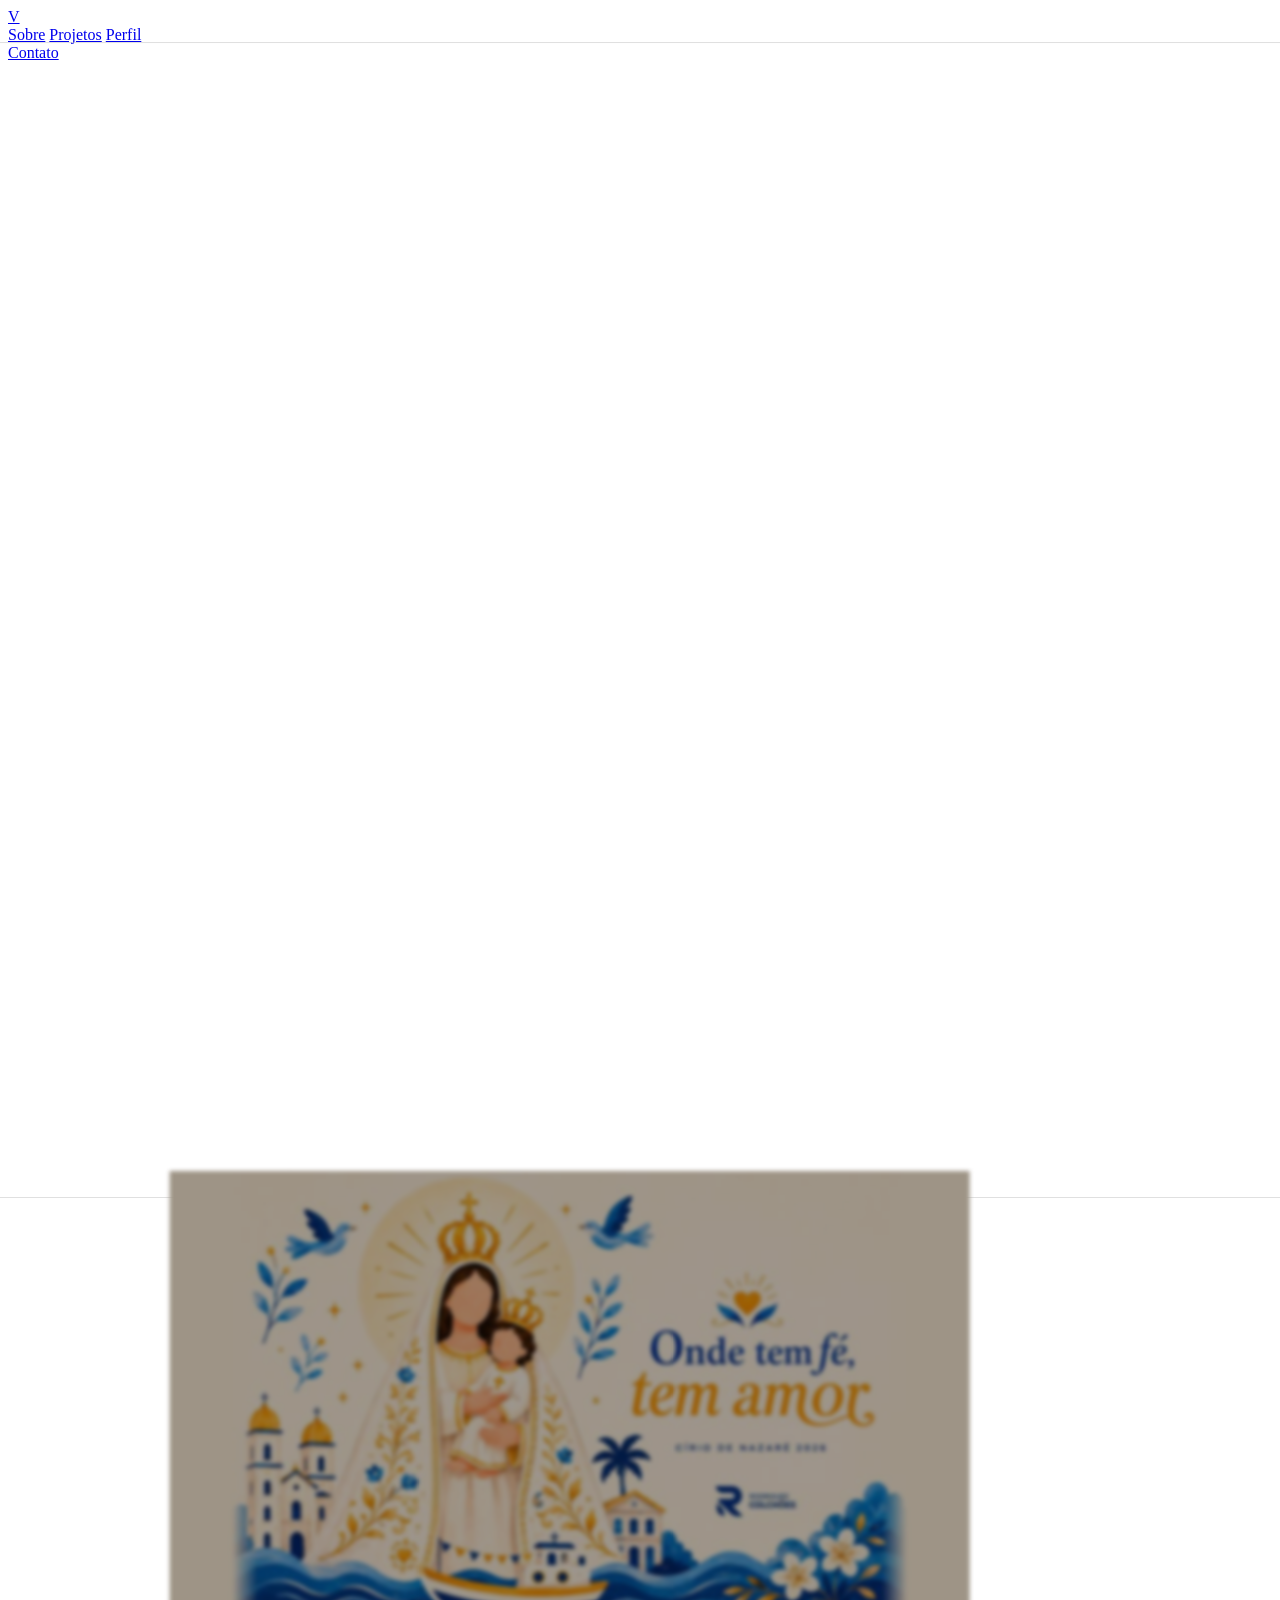
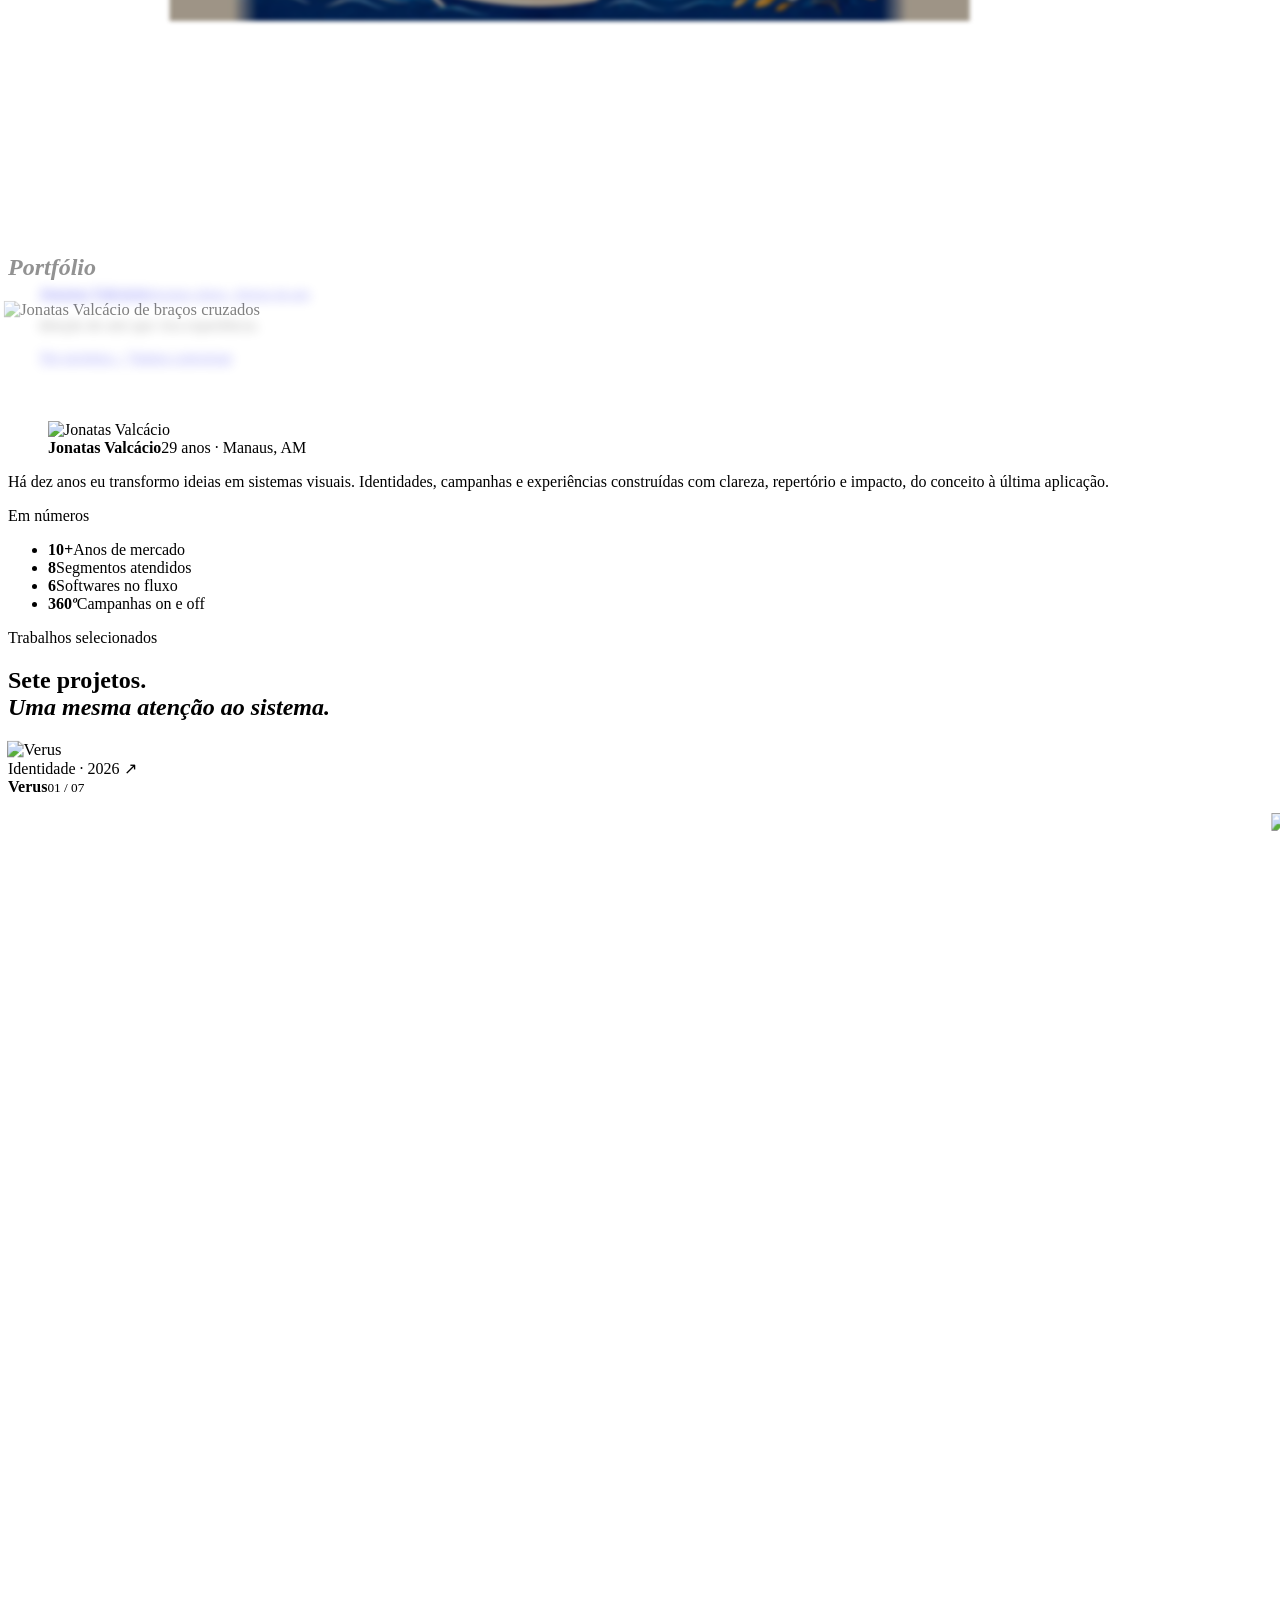
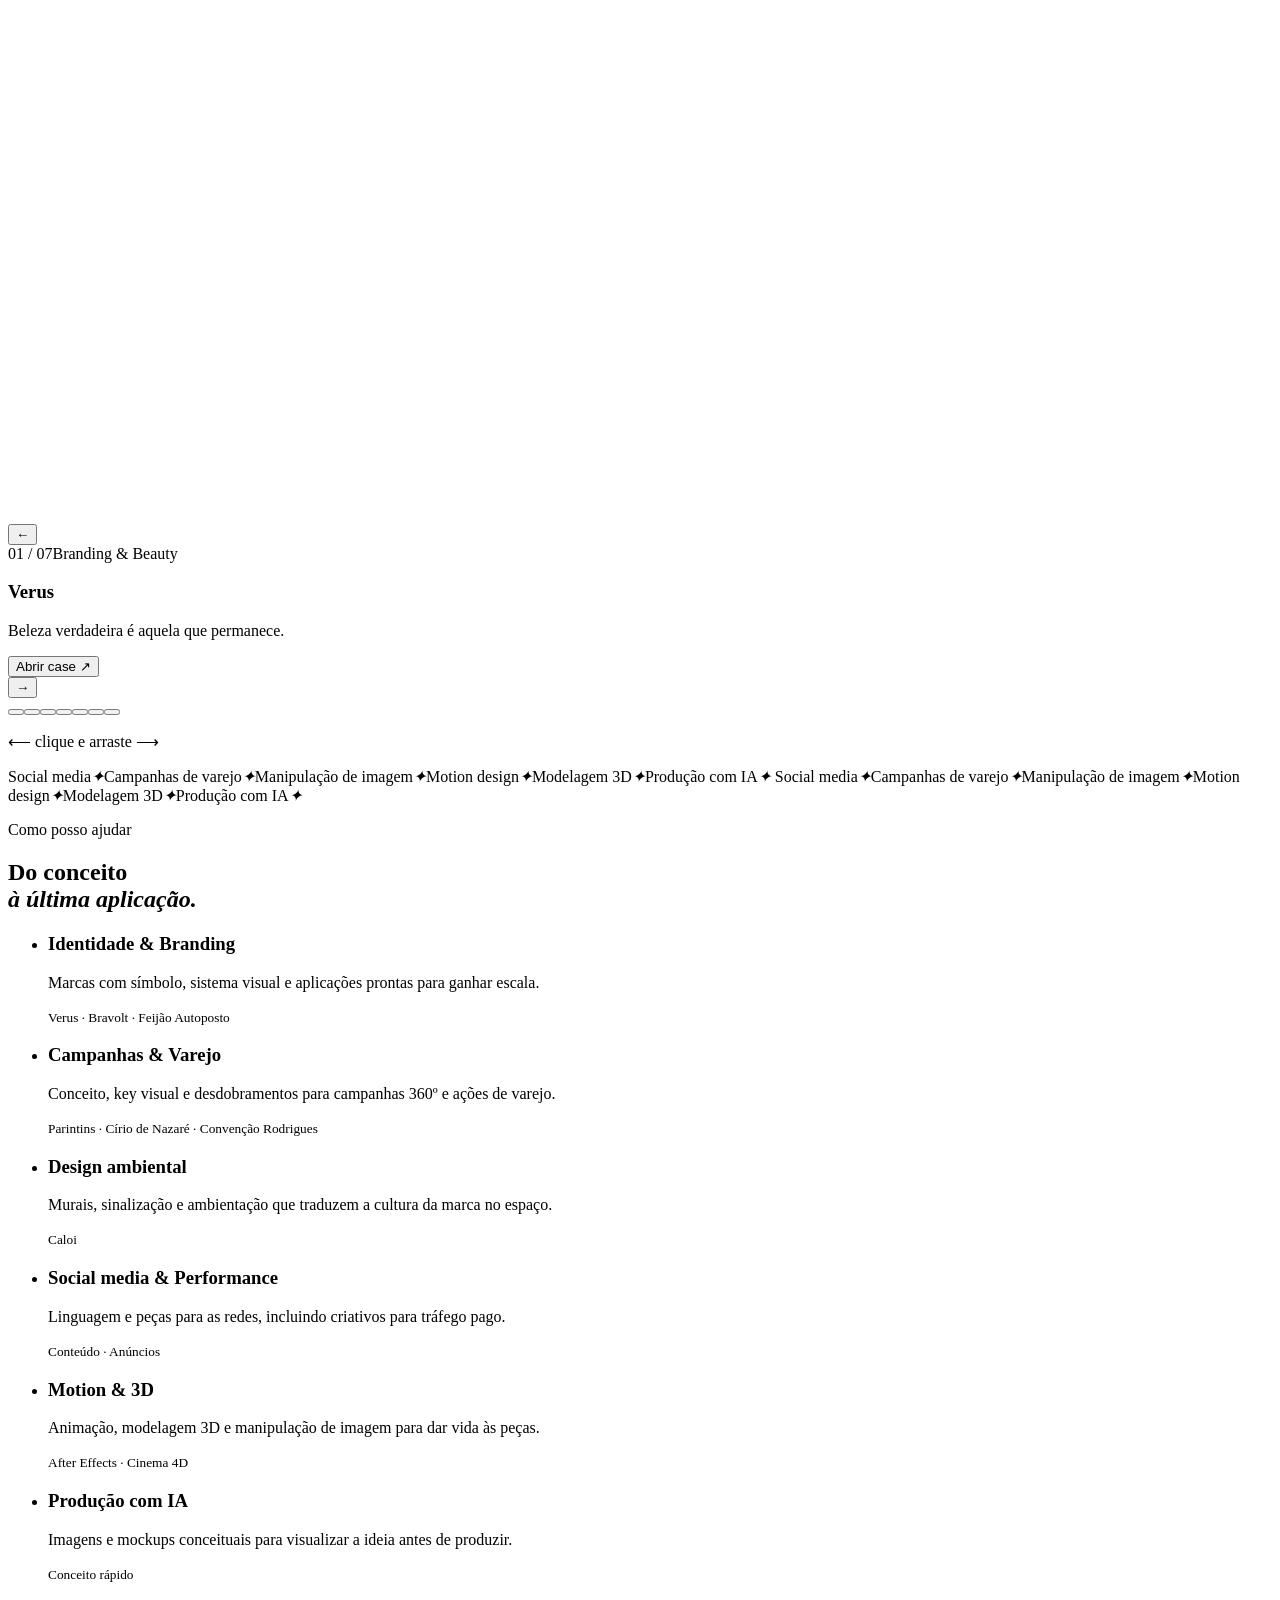
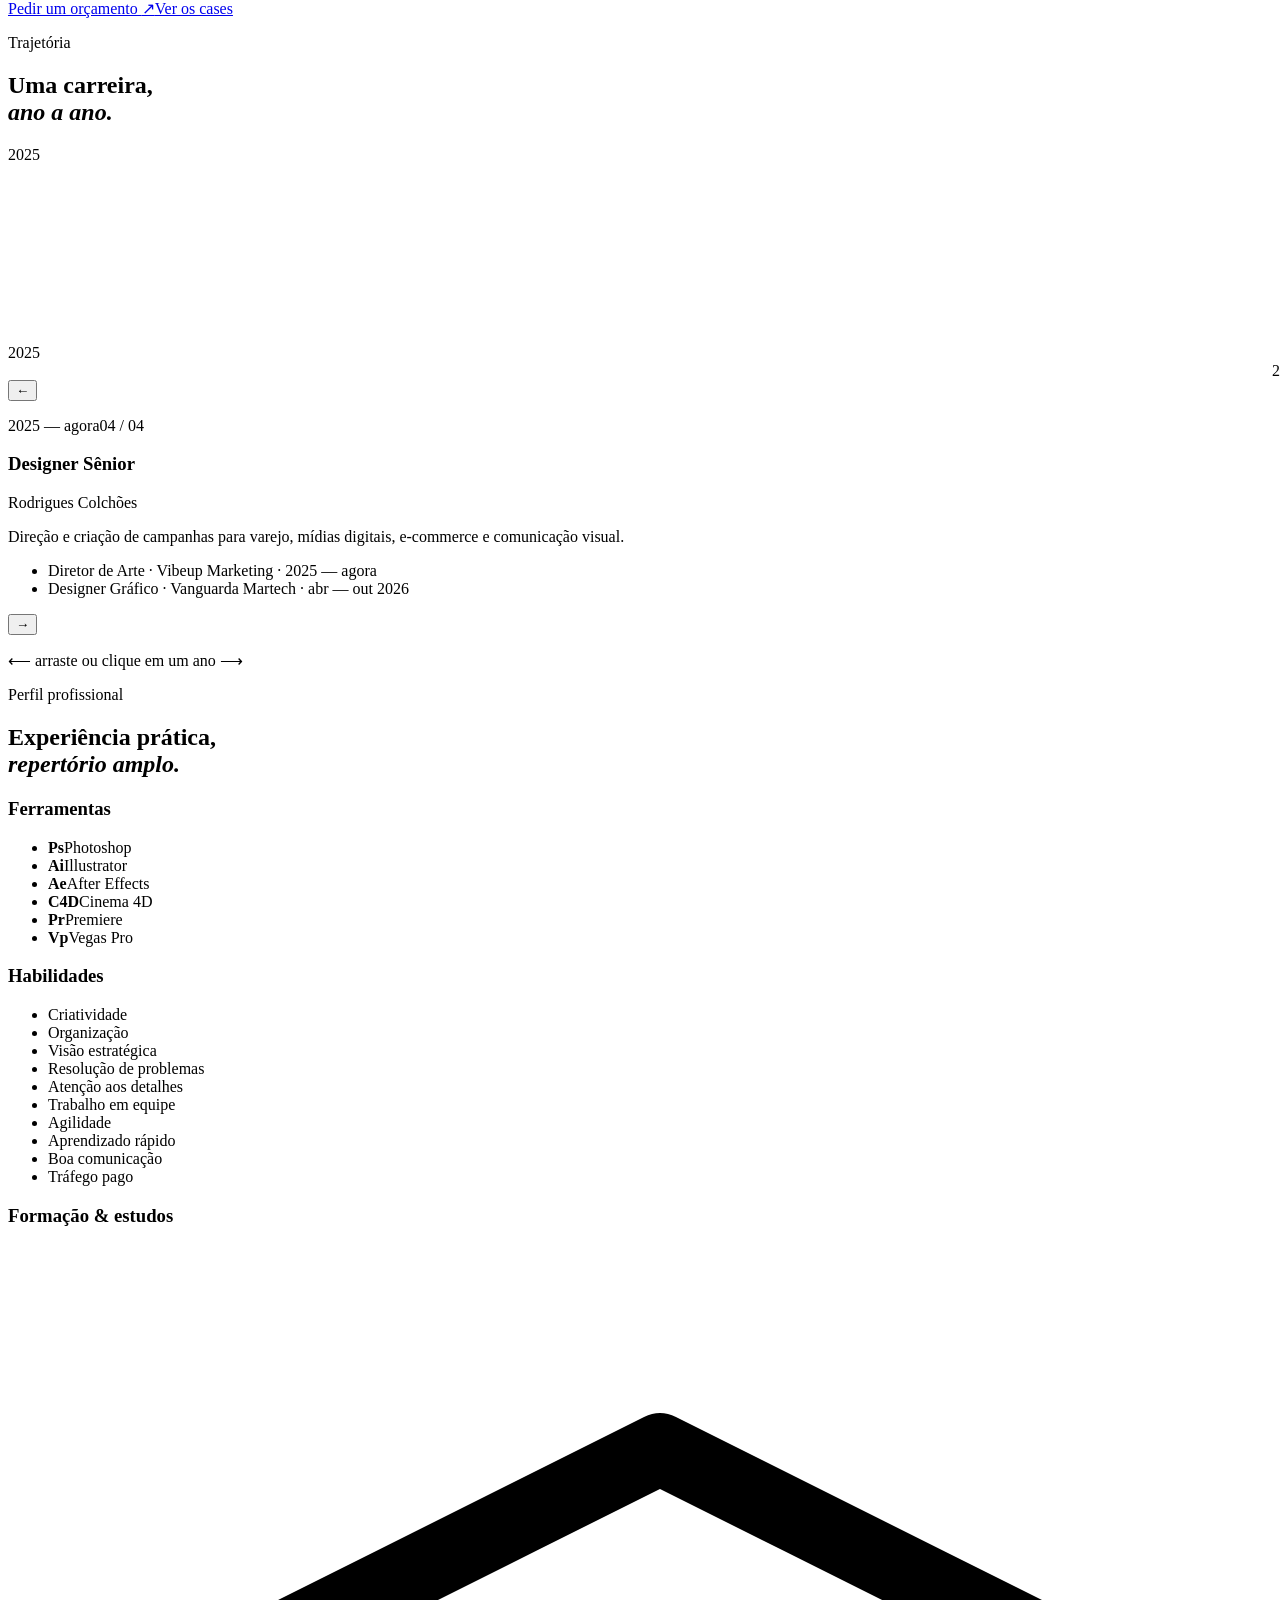
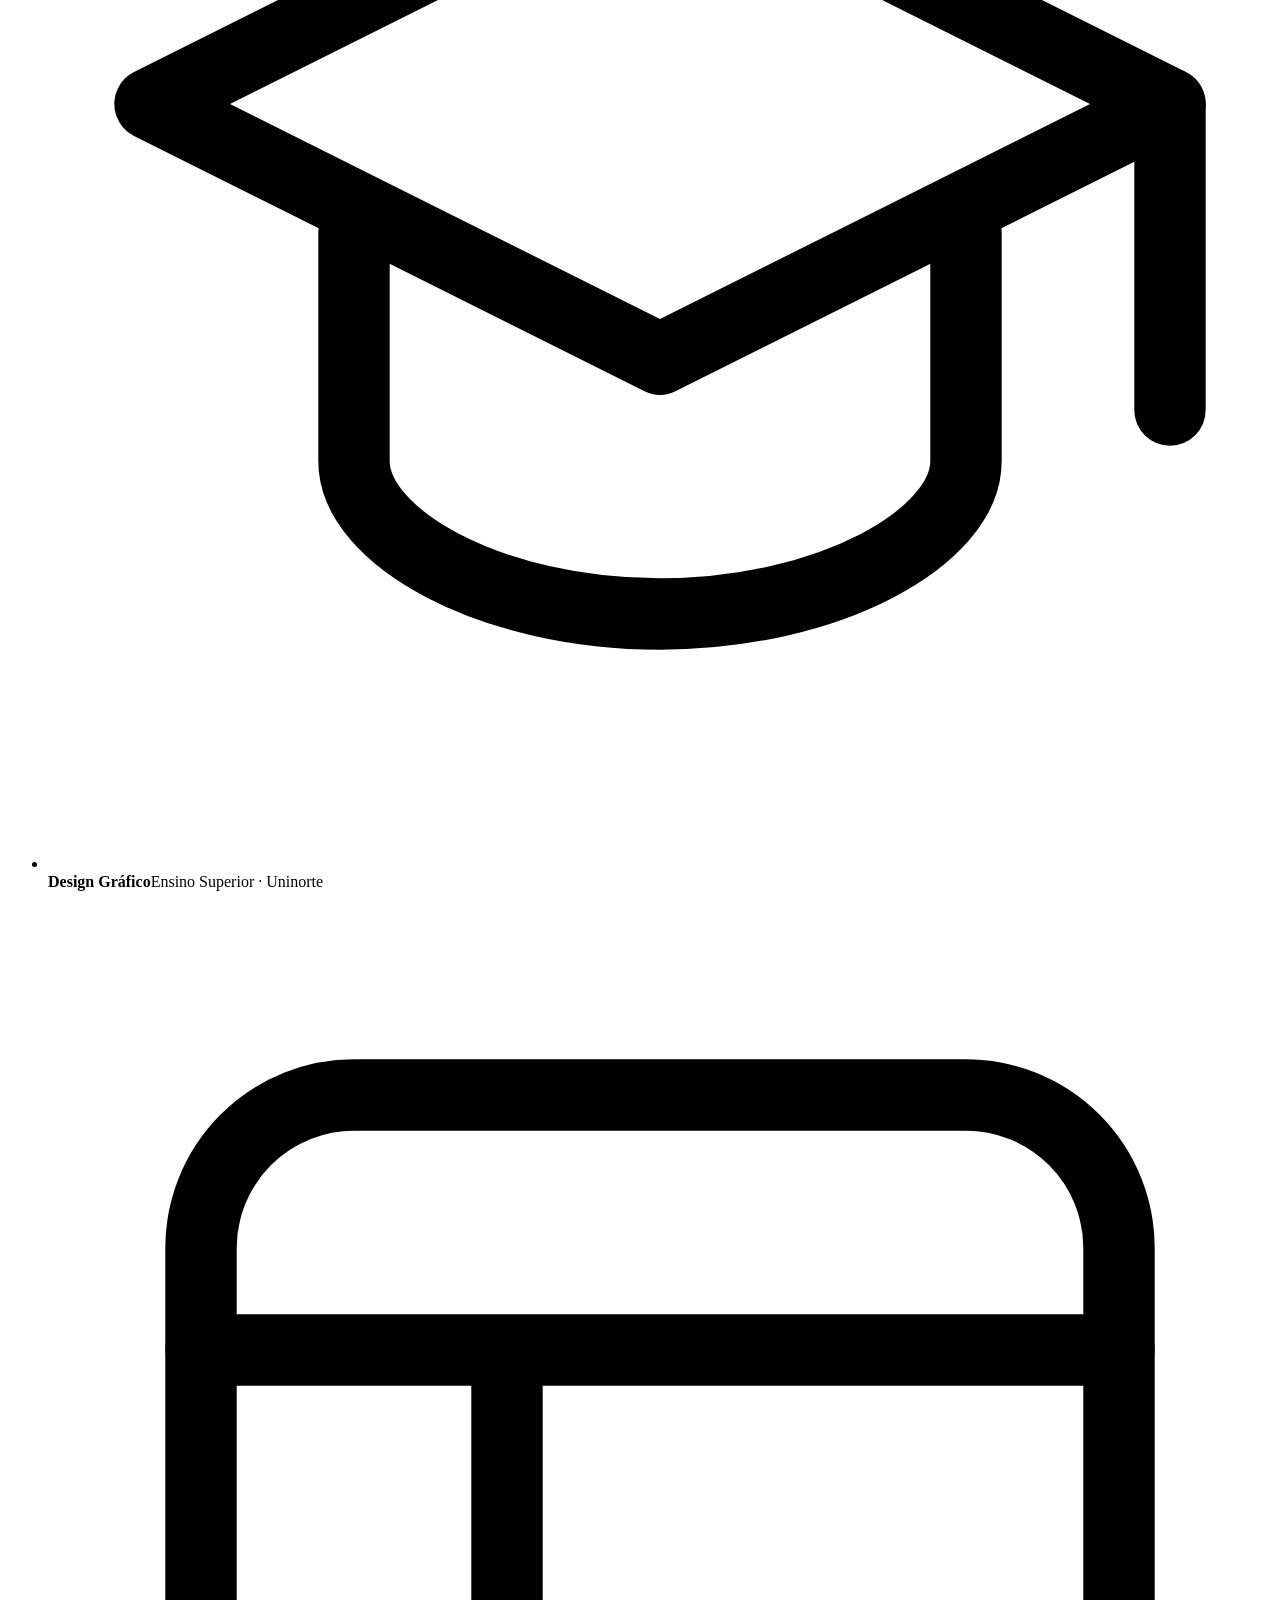
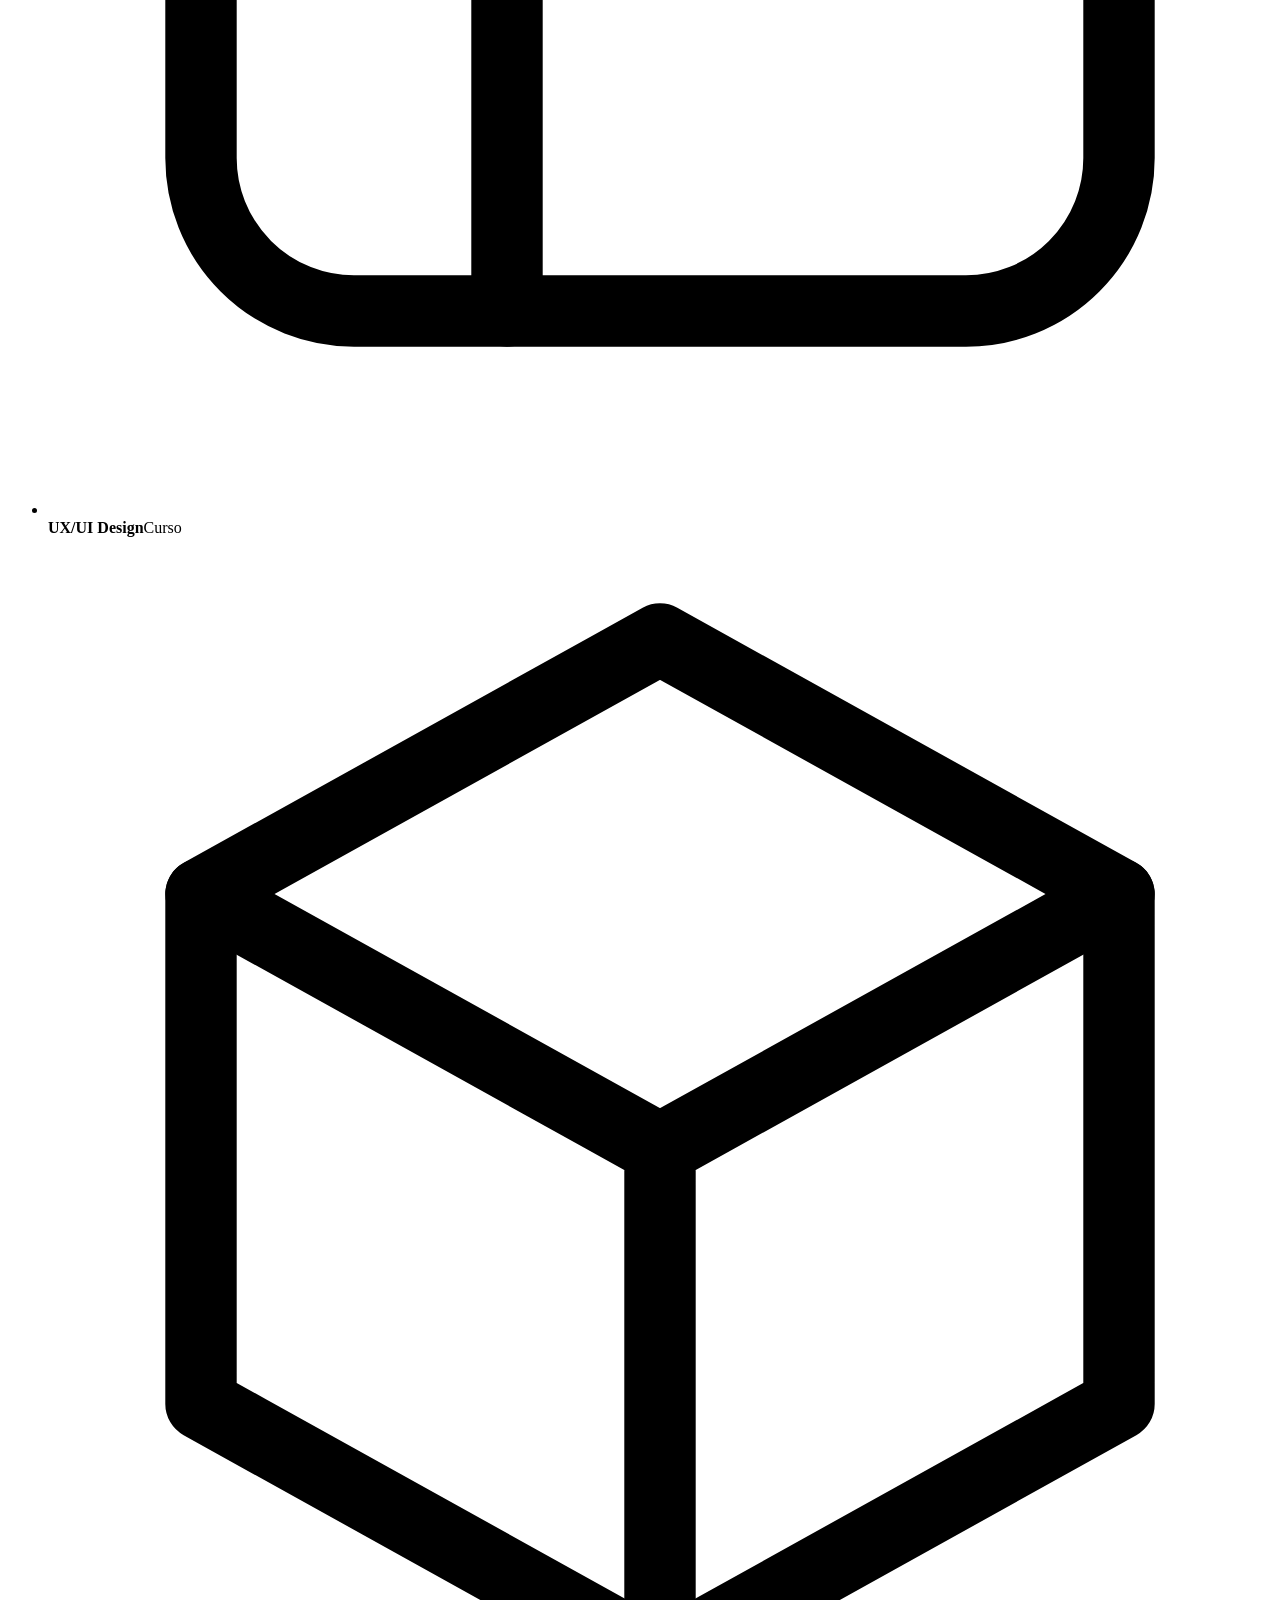
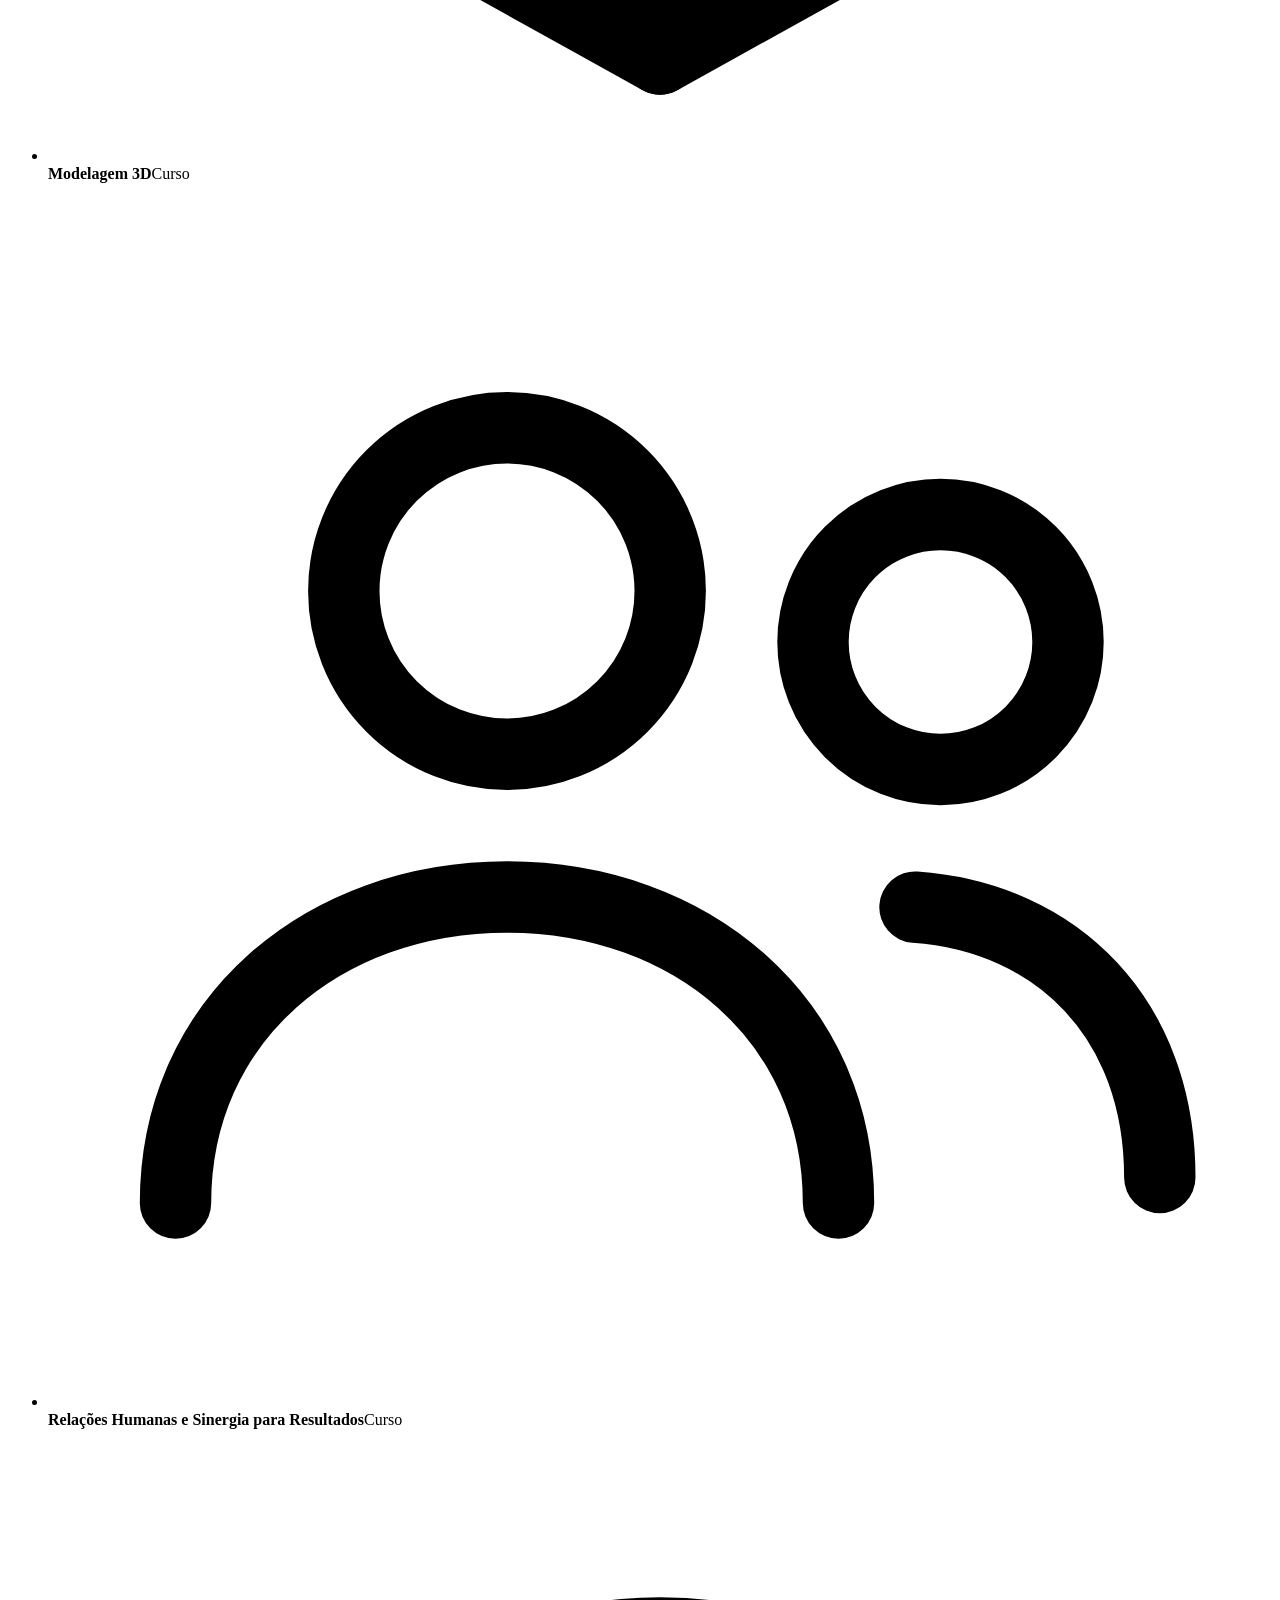
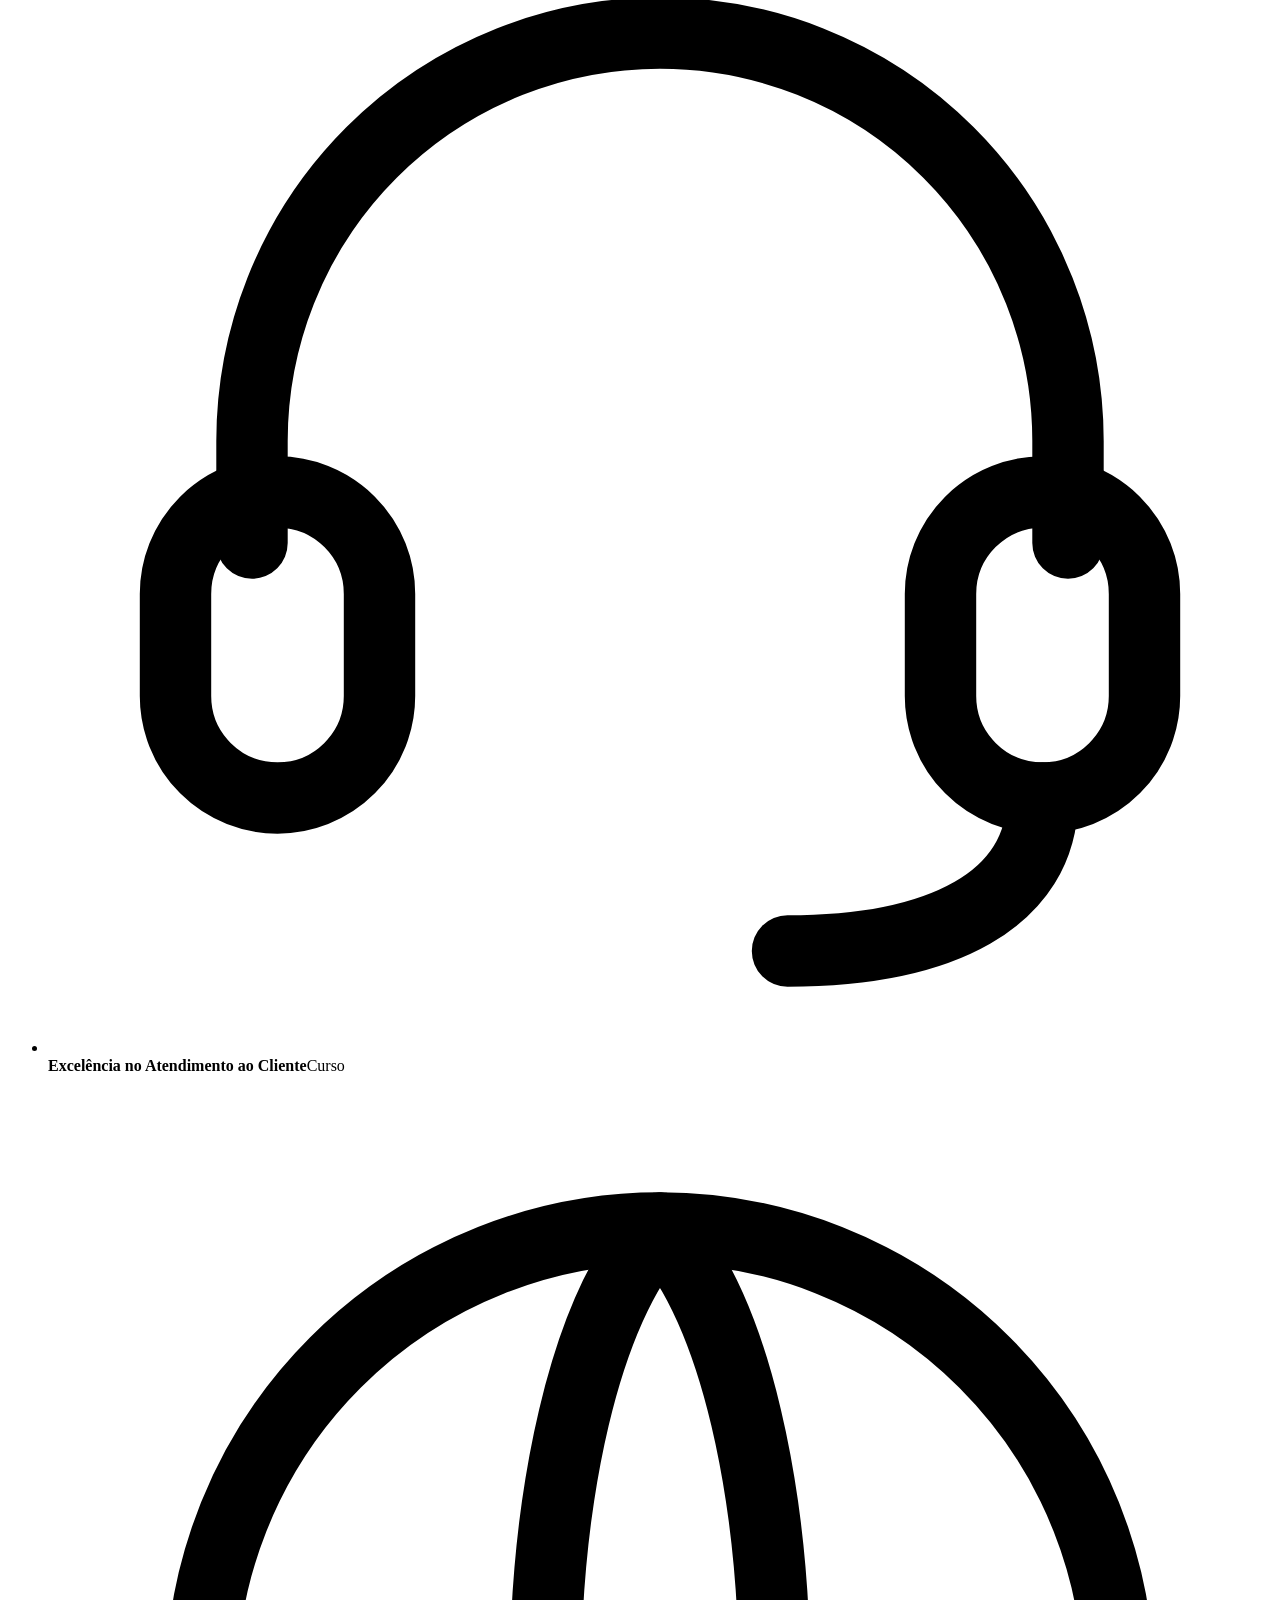
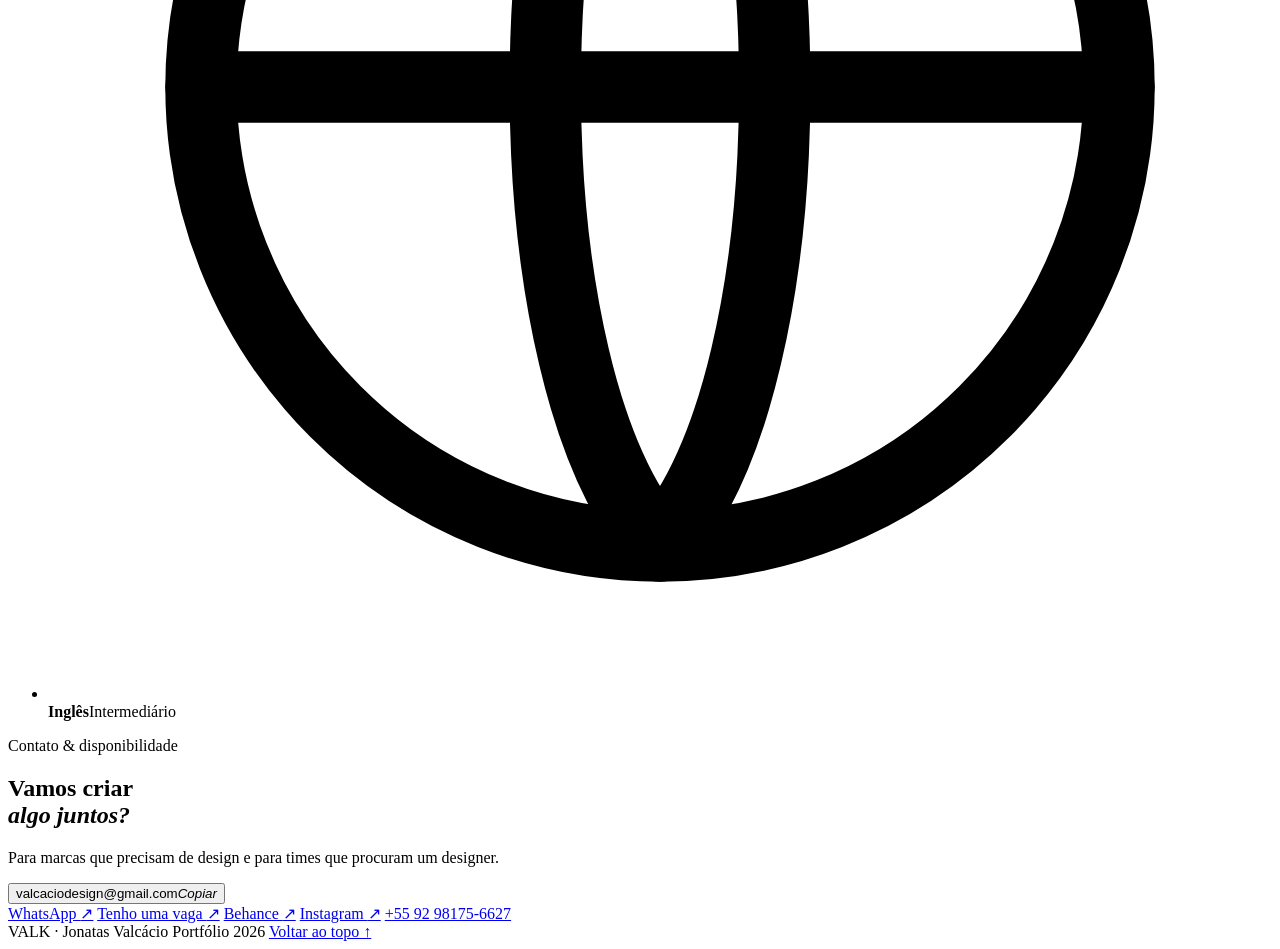
==== commit 1af7443c: "Oculta a seção de pacotes e valores A seção continua no código (atributo hidden) para ser reaproveit" ====
--- a/index.html
+++ b/index.html
@@ -136,12 +136,12 @@
         <li class="svc glass tilt reveal"><h3>Motion &amp; 3D</h3><p>Animação, modelagem 3D e manipulação de imagem para dar vida às peças.</p><small>After Effects · Cinema 4D</small><span class="shine" aria-hidden="true"></span></li>
         <li class="svc glass tilt reveal"><h3>Produção com IA</h3><p>Imagens e mockups conceituais para visualizar a ideia antes de produzir.</p><small>Conceito rápido</small><span class="shine" aria-hidden="true"></span></li>
       </ul>
-      <p class="svc-cta reveal"><a class="btn btn-primary magnetic" href="#pacotes">Ver pacotes e valores <span>↓</span></a><a class="btn glass magnetic" href="#projetos">Ver os cases</a></p>
+      <p class="svc-cta reveal"><a class="btn btn-primary magnetic" href="#contato">Pedir um orçamento <span>↗</span></a><a class="btn glass magnetic" href="#projetos">Ver os cases</a></p>
     </div>
   </section>
 
   <!-- PLANS -->
-  <section class="plans shell" id="pacotes">
+  <section class="plans shell" id="pacotes" hidden>
     <div class="section-head reveal">
       <p class="eyebrow">Opções de contratação</p>
       <h2>Pacotes para<br><em>cada momento da marca.</em></h2>
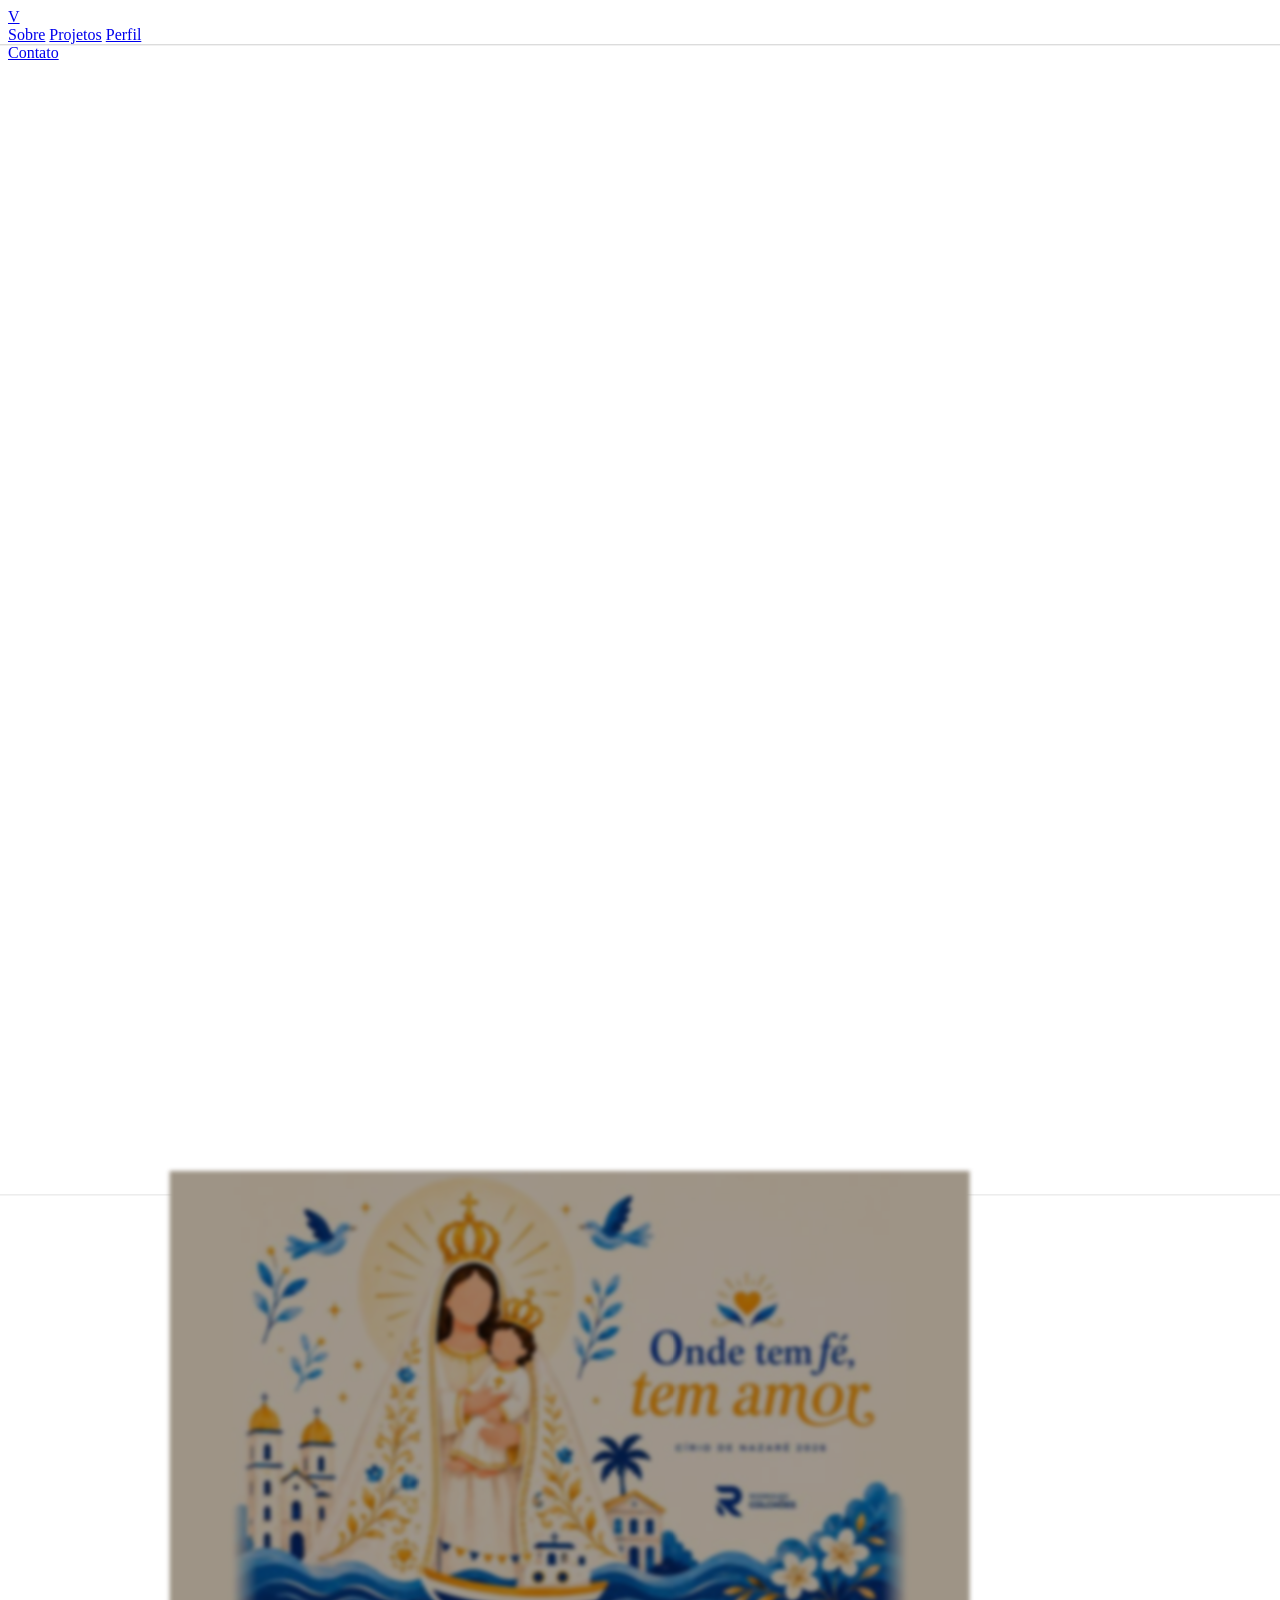
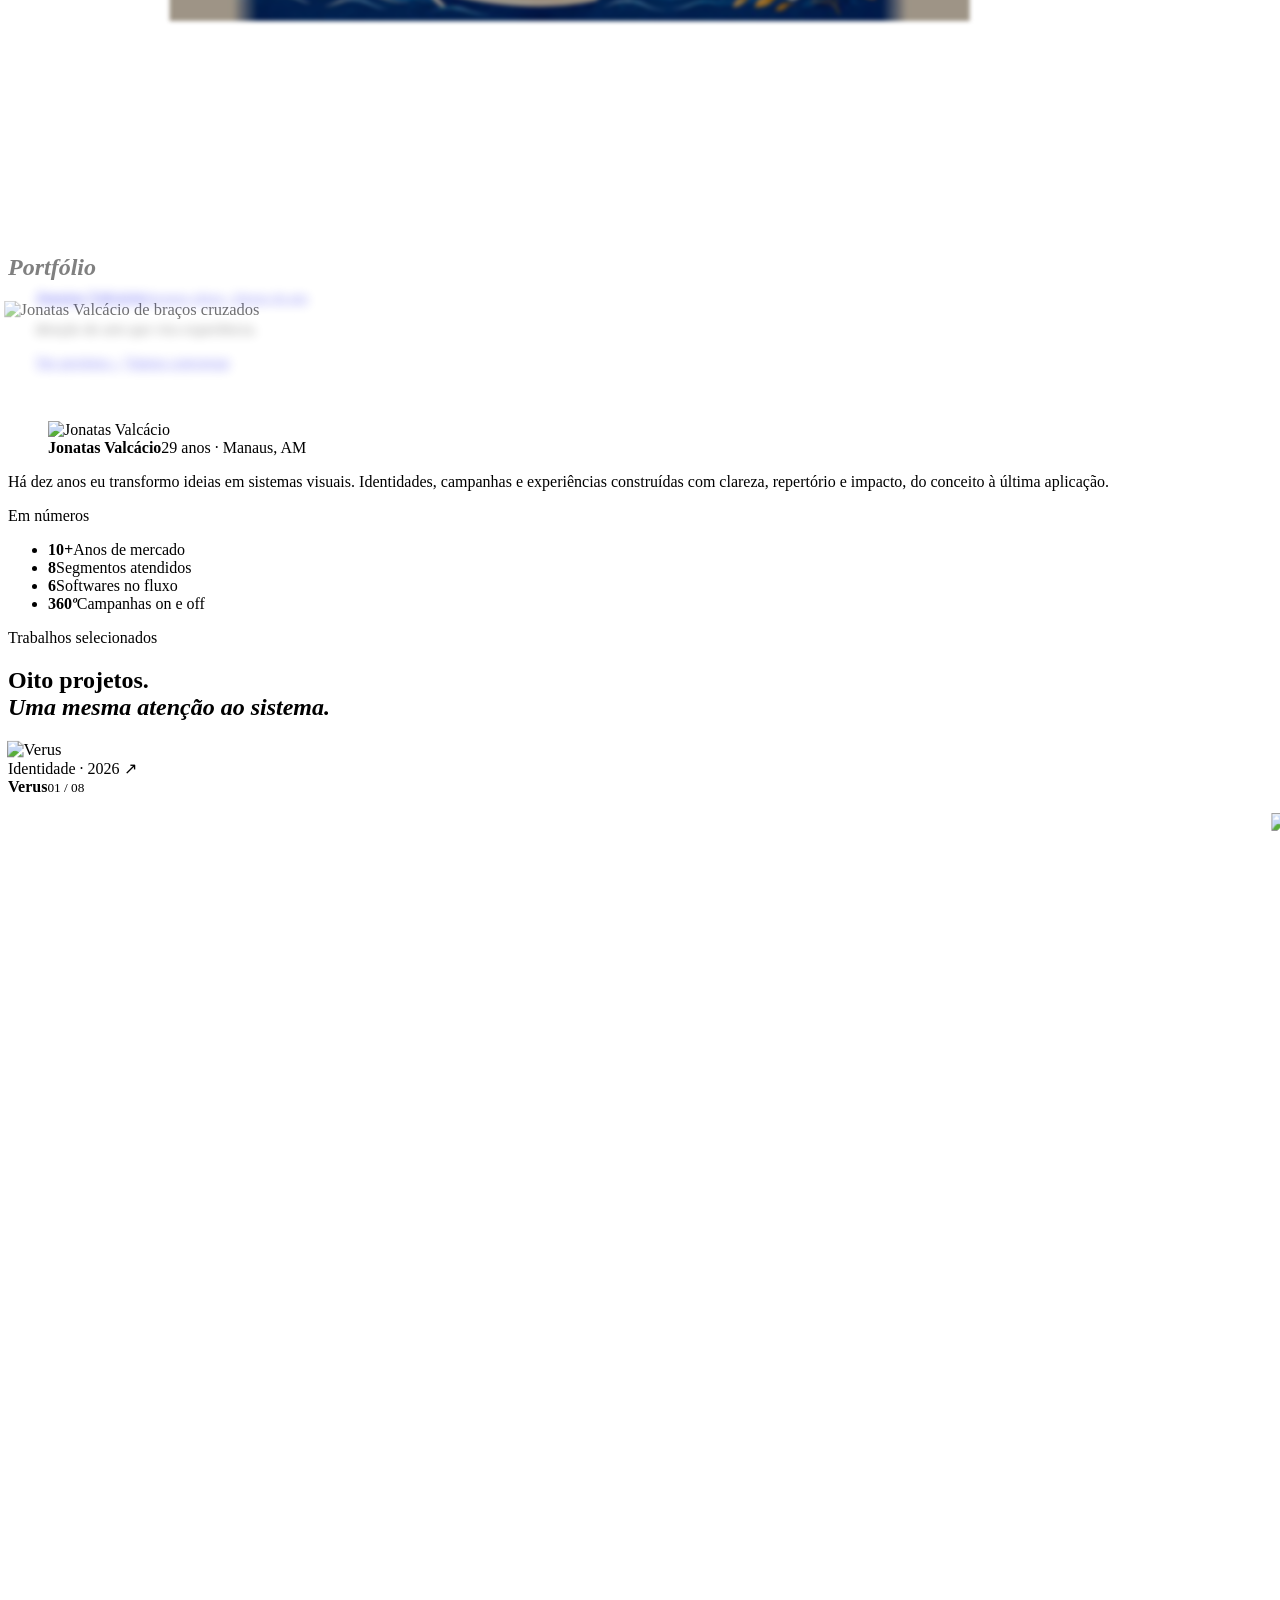
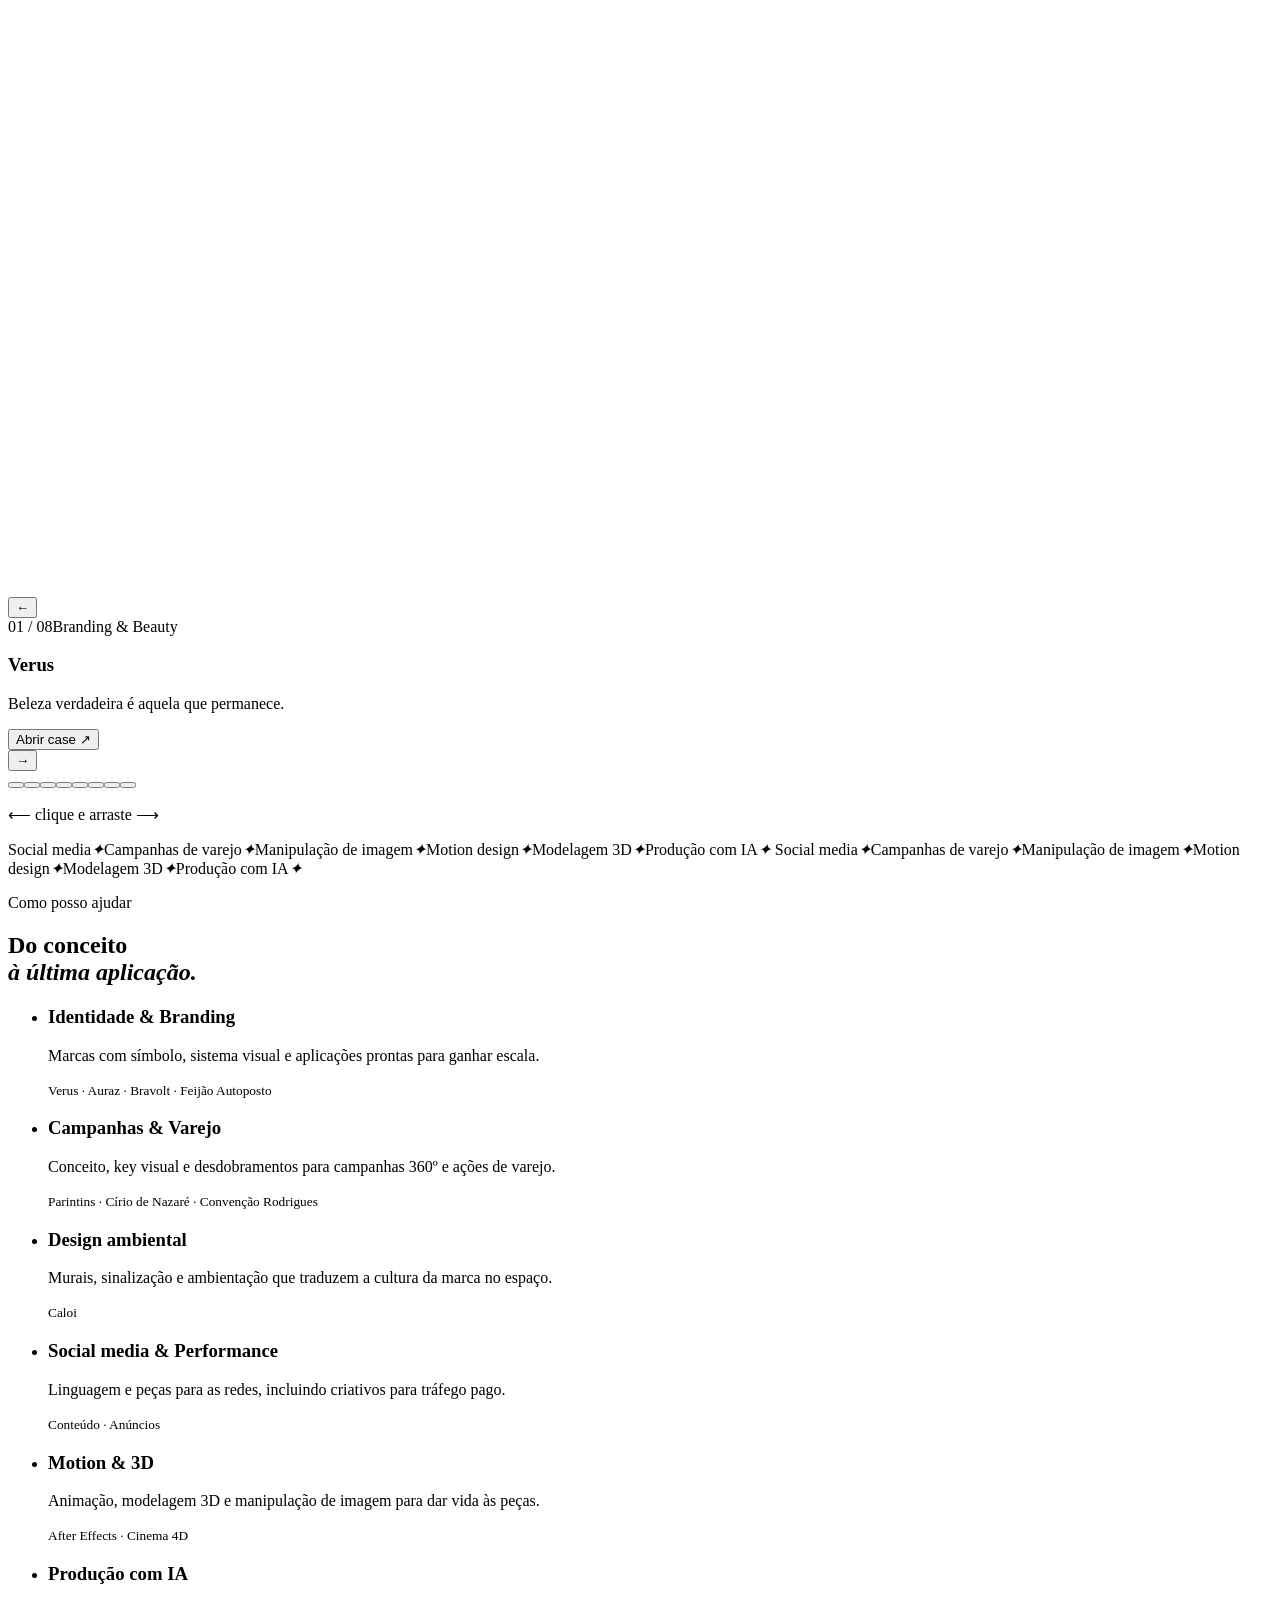
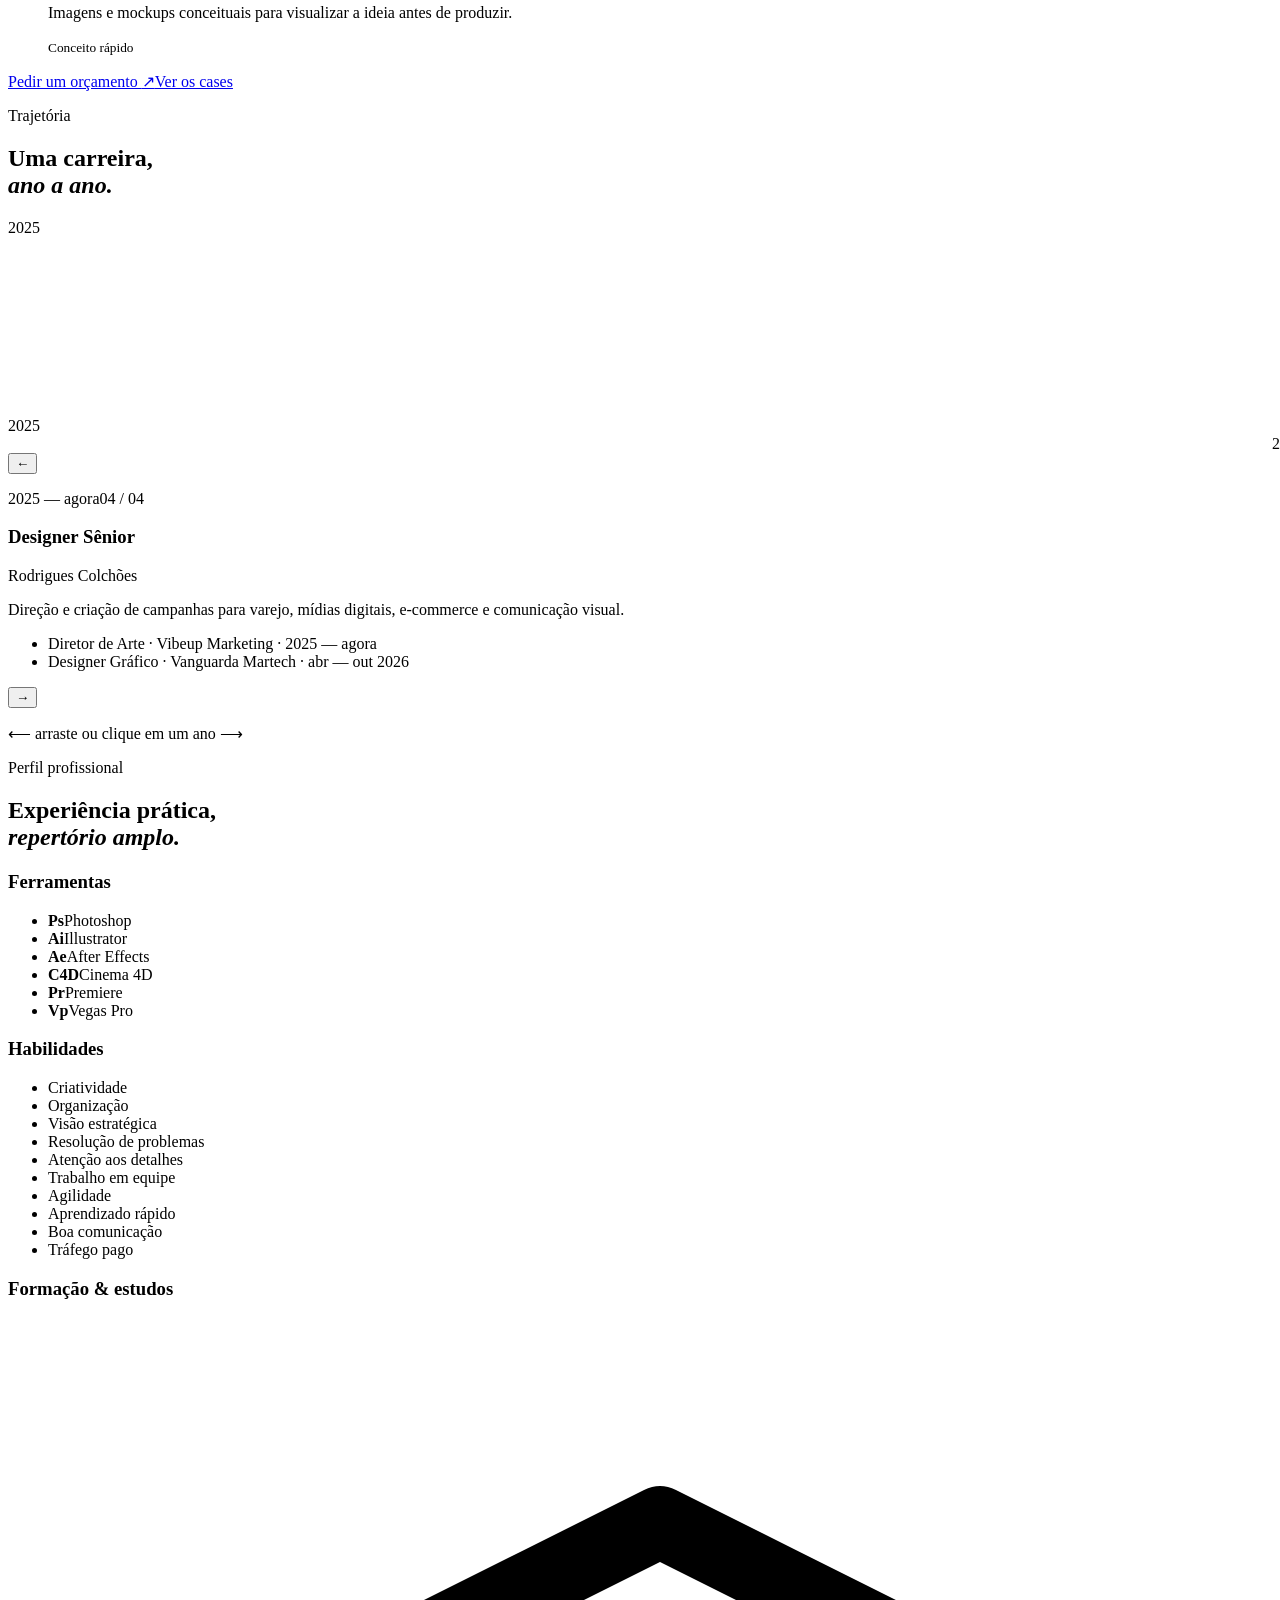
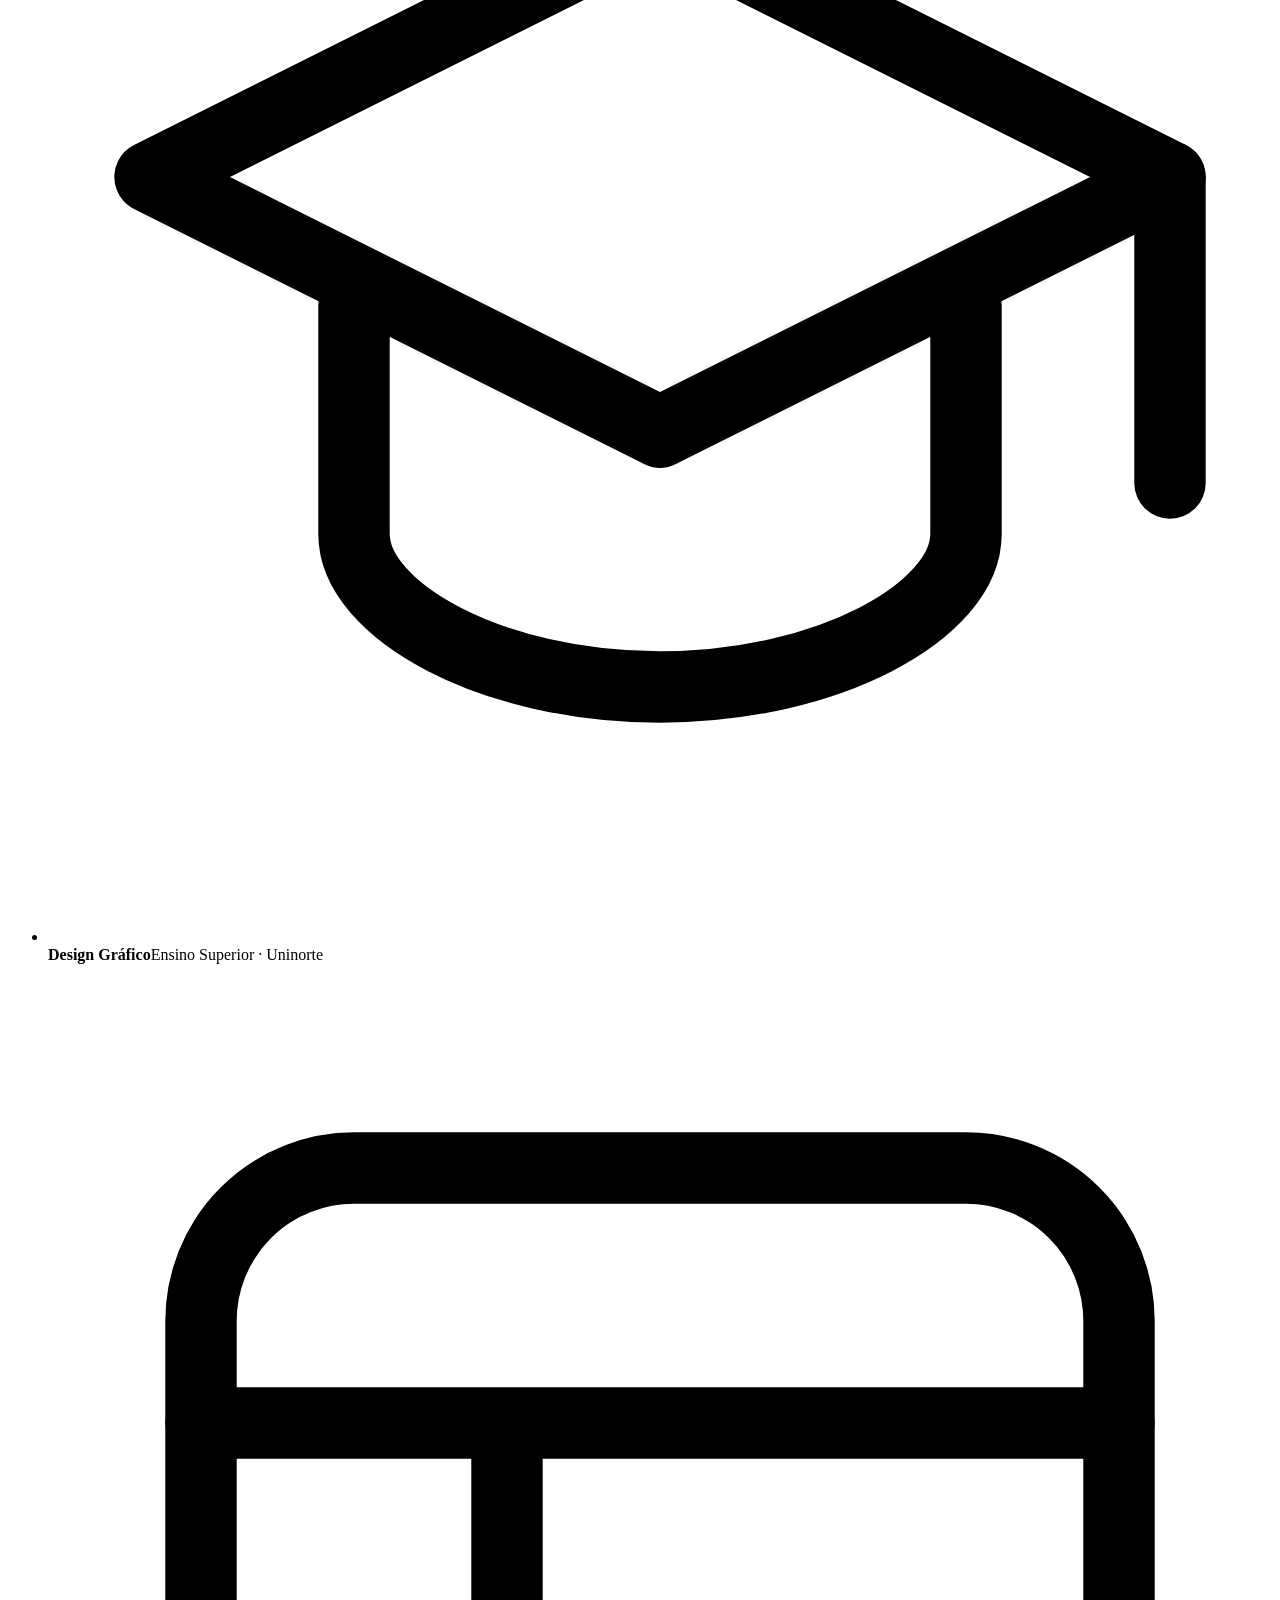
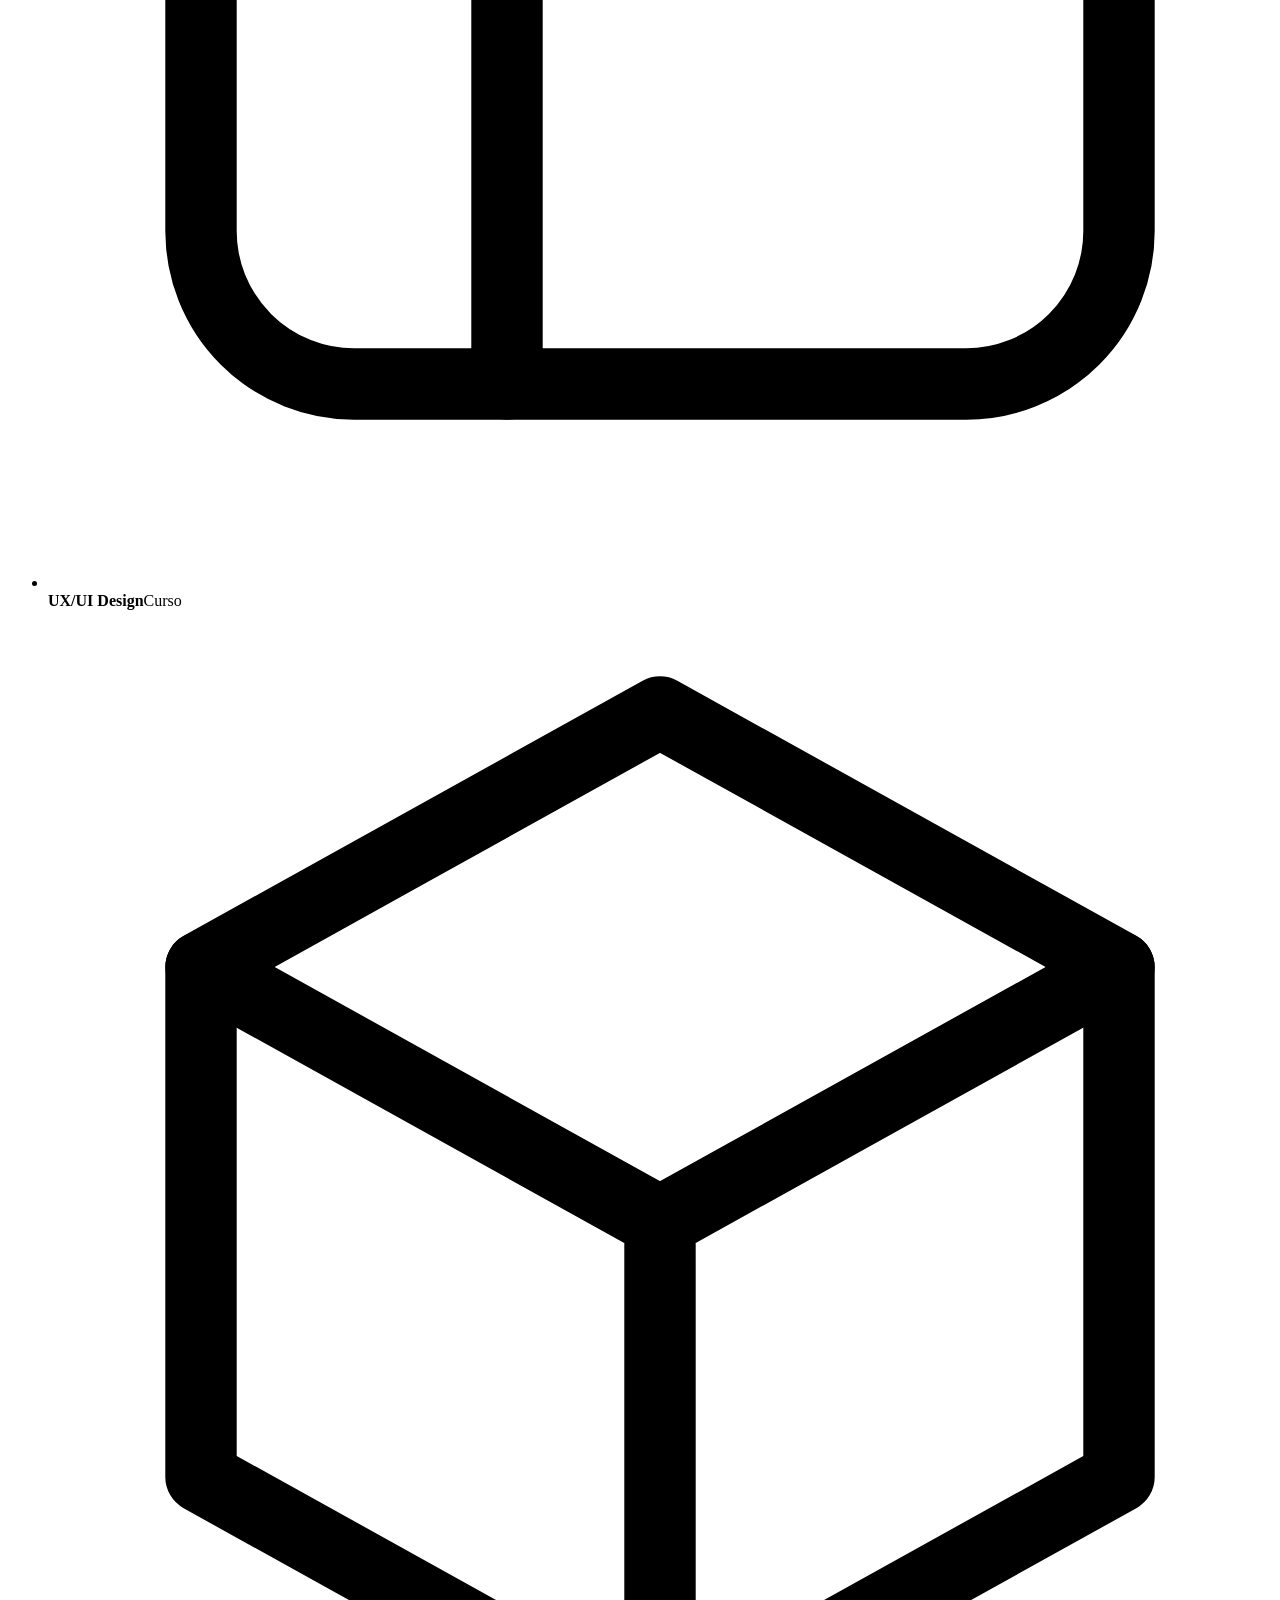
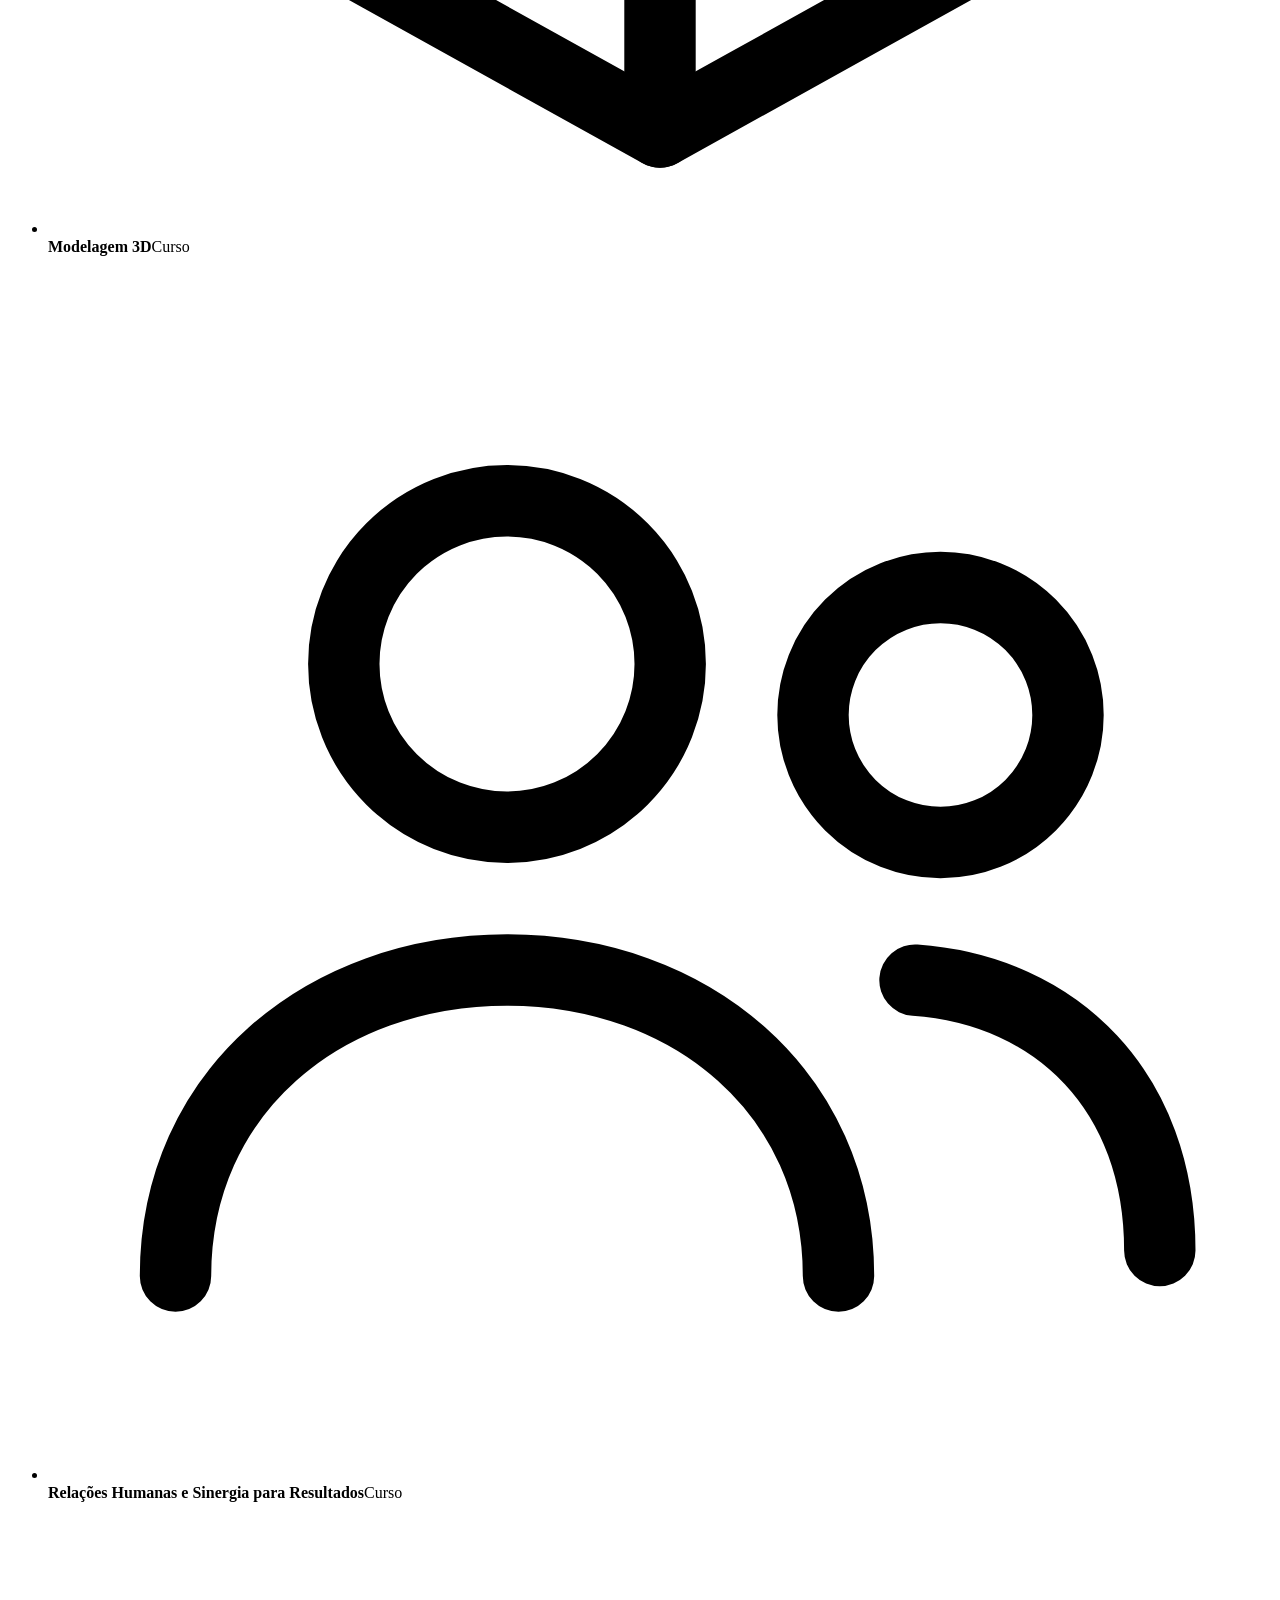
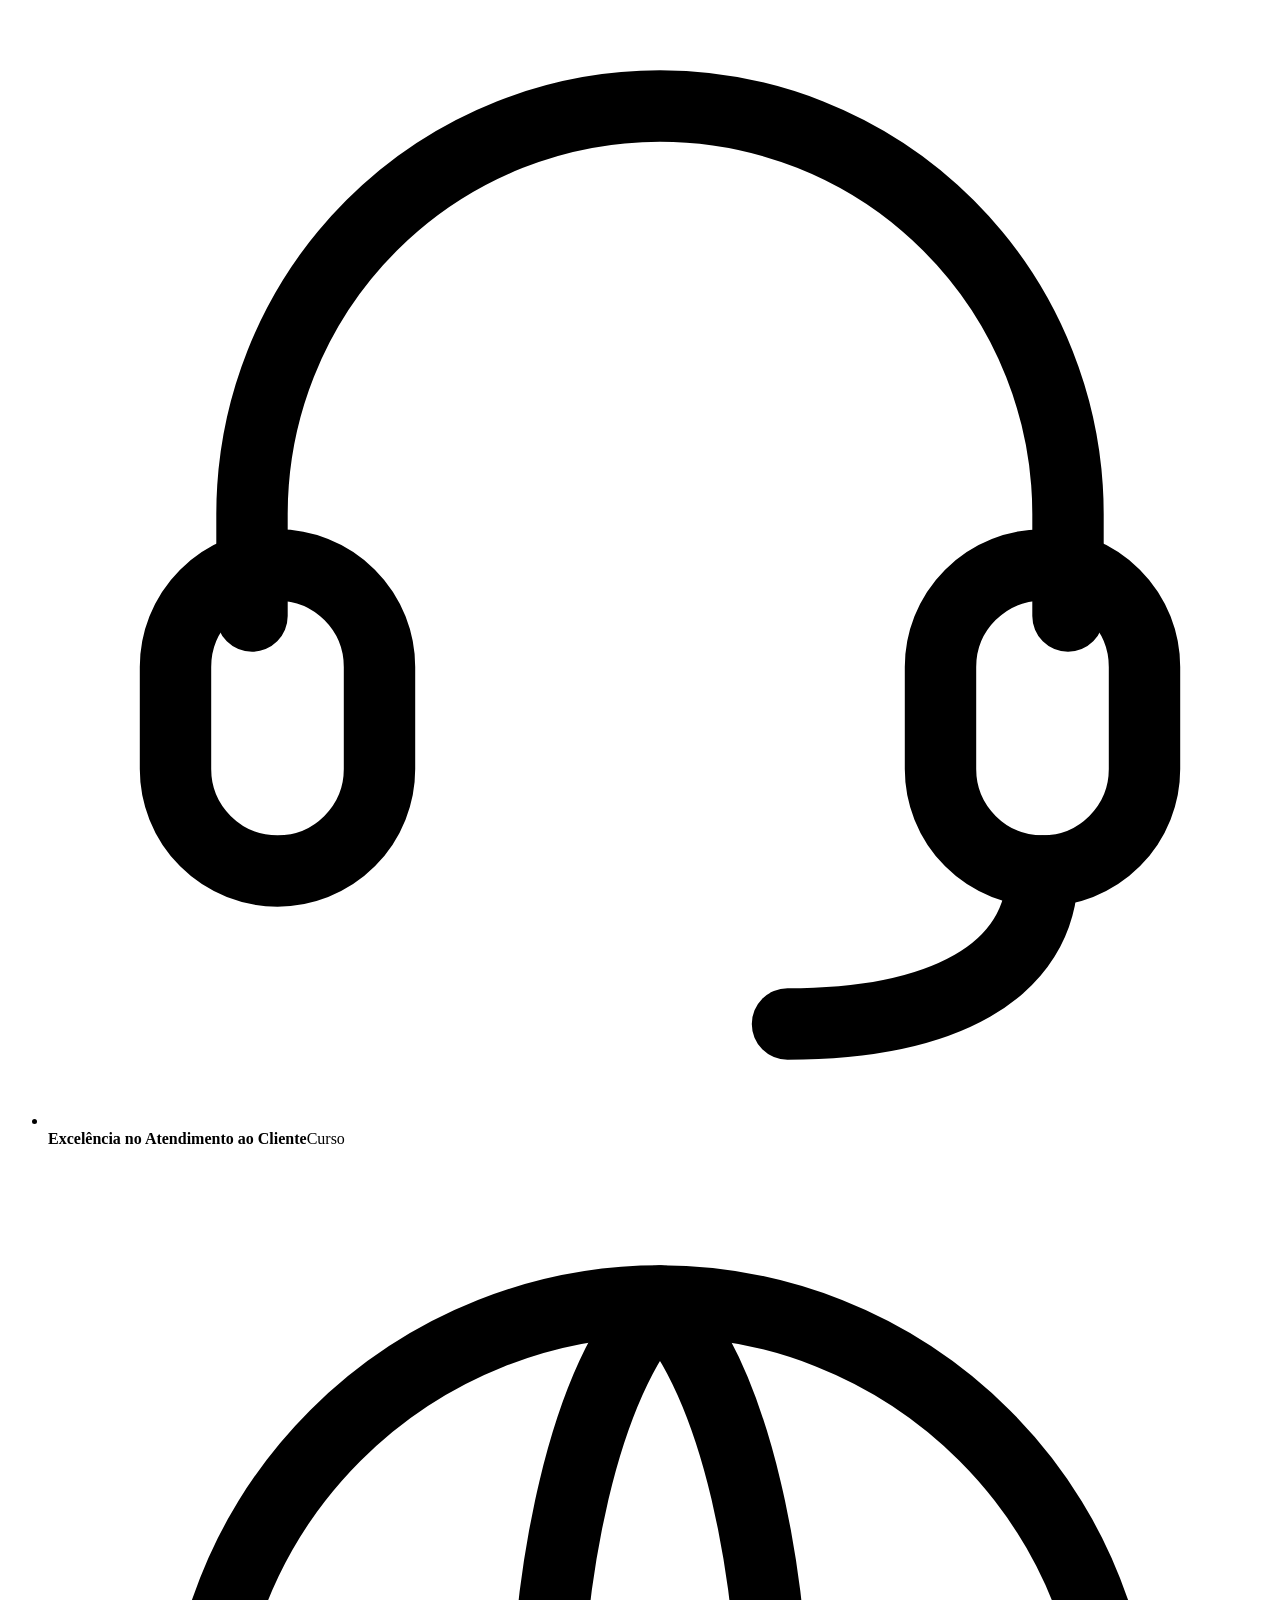
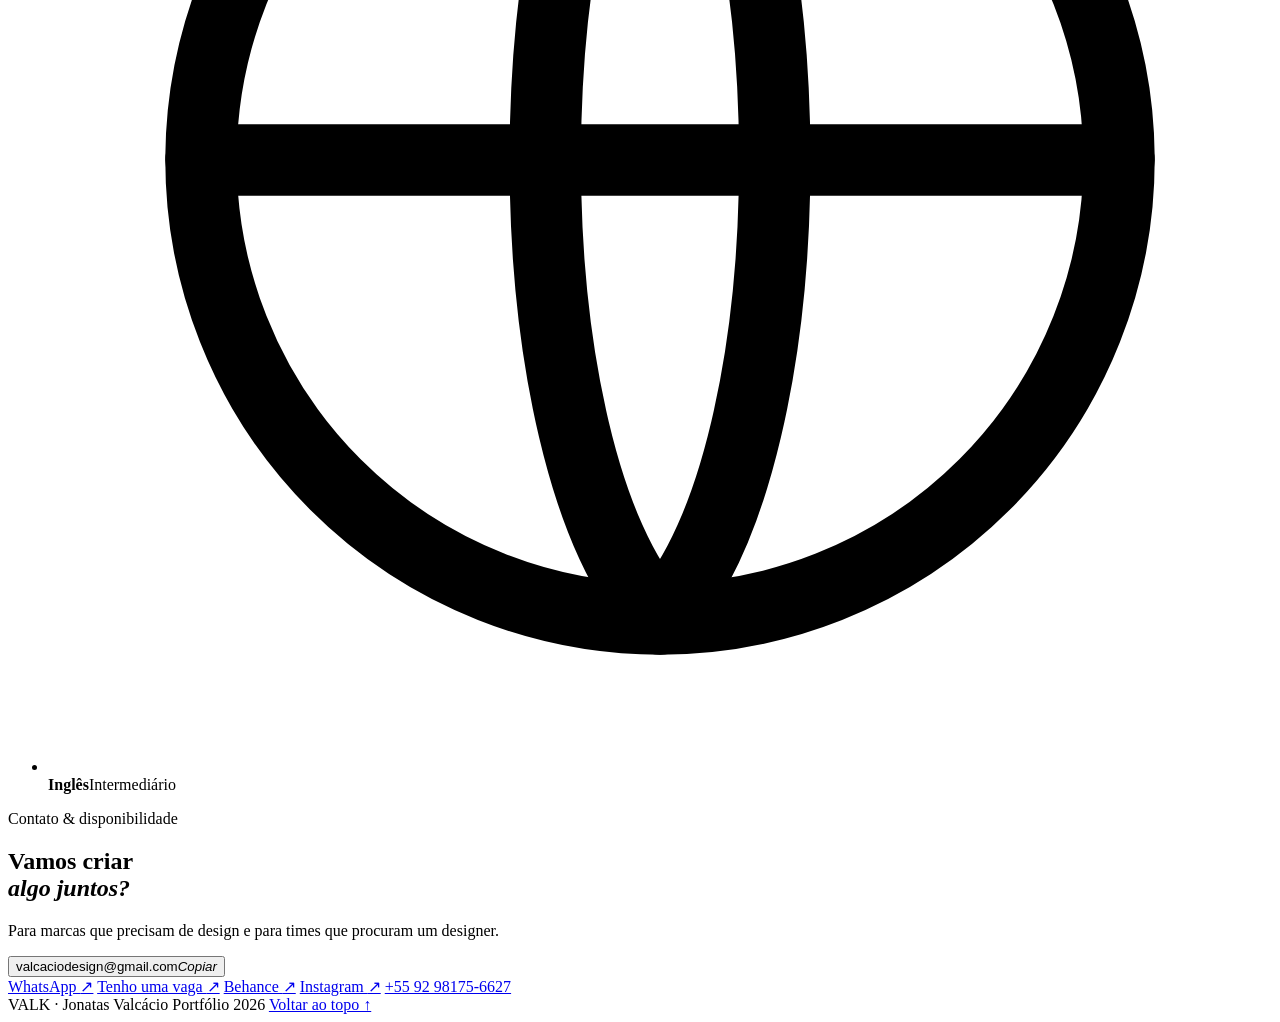
==== commit 7bcfb078: "Adiciona o projeto Auraz Co-Authored-By: Claude Opus 5.5 <noreply@anthropic.com> Claude-Session: htt" ====
--- a/index.html
+++ b/index.html
@@ -93,7 +93,7 @@
   <section class="projects" id="projetos">
     <div class="shell section-head reveal">
       <p class="eyebrow">Trabalhos selecionados</p>
-      <h2>Sete projetos.<br><em>Uma mesma atenção ao sistema.</em></h2>
+      <h2>Oito projetos.<br><em>Uma mesma atenção ao sistema.</em></h2>
     </div>
 
     <div class="ring-stage" id="ringStage" tabindex="0" role="region" aria-roledescription="carrossel" aria-label="Galeria de projetos. Use as setas para navegar e Enter para abrir.">
@@ -129,7 +129,7 @@
         <h2>Do conceito<br><em>à última aplicação.</em></h2>
       </div>
       <ul class="svc-grid">
-        <li class="svc glass tilt reveal"><h3>Identidade &amp; Branding</h3><p>Marcas com símbolo, sistema visual e aplicações prontas para ganhar escala.</p><small>Verus · Bravolt · Feijão Autoposto</small><span class="shine" aria-hidden="true"></span></li>
+        <li class="svc glass tilt reveal"><h3>Identidade &amp; Branding</h3><p>Marcas com símbolo, sistema visual e aplicações prontas para ganhar escala.</p><small>Verus · Auraz · Bravolt · Feijão Autoposto</small><span class="shine" aria-hidden="true"></span></li>
         <li class="svc glass tilt reveal"><h3>Campanhas &amp; Varejo</h3><p>Conceito, key visual e desdobramentos para campanhas 360º e ações de varejo.</p><small>Parintins · Círio de Nazaré · Convenção Rodrigues</small><span class="shine" aria-hidden="true"></span></li>
         <li class="svc glass tilt reveal"><h3>Design ambiental</h3><p>Murais, sinalização e ambientação que traduzem a cultura da marca no espaço.</p><small>Caloi</small><span class="shine" aria-hidden="true"></span></li>
         <li class="svc glass tilt reveal"><h3>Social media &amp; Performance</h3><p>Linguagem e peças para as redes, incluindo criativos para tráfego pago.</p><small>Conteúdo · Anúncios</small><span class="shine" aria-hidden="true"></span></li>
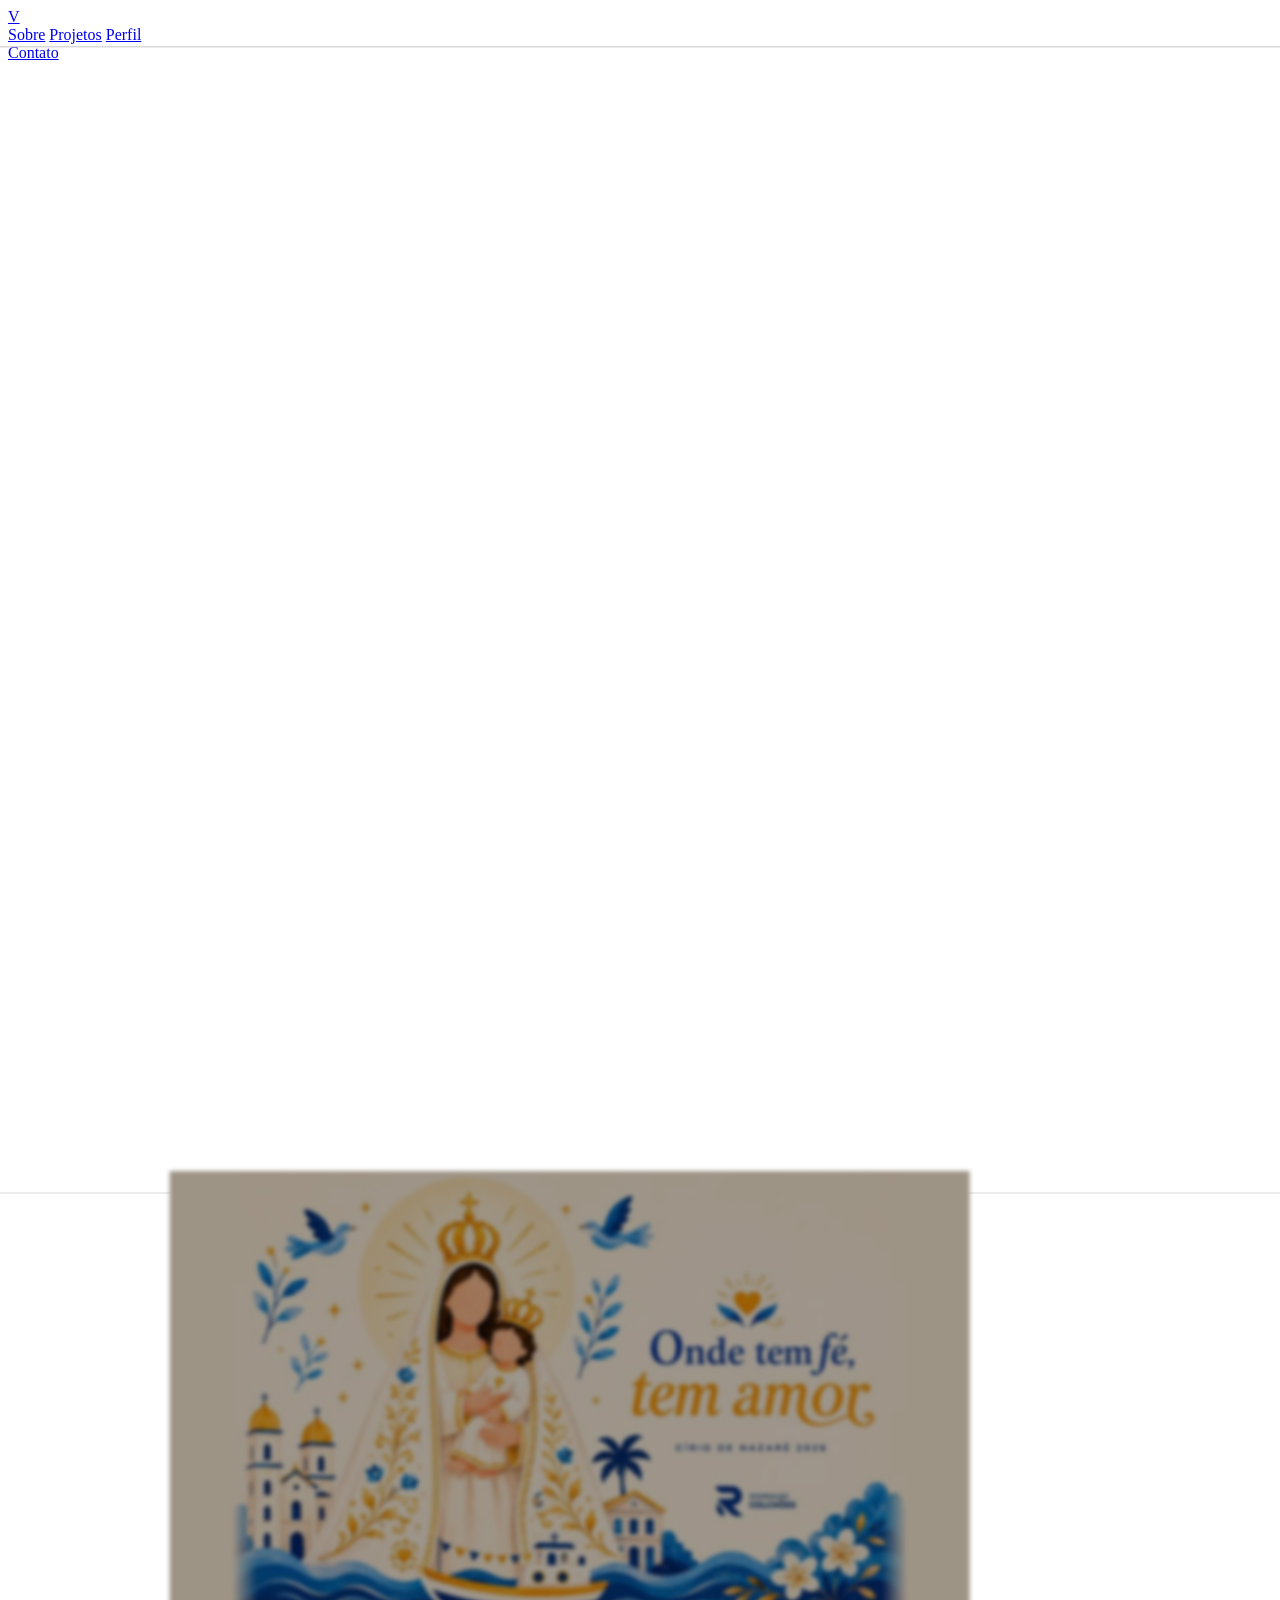
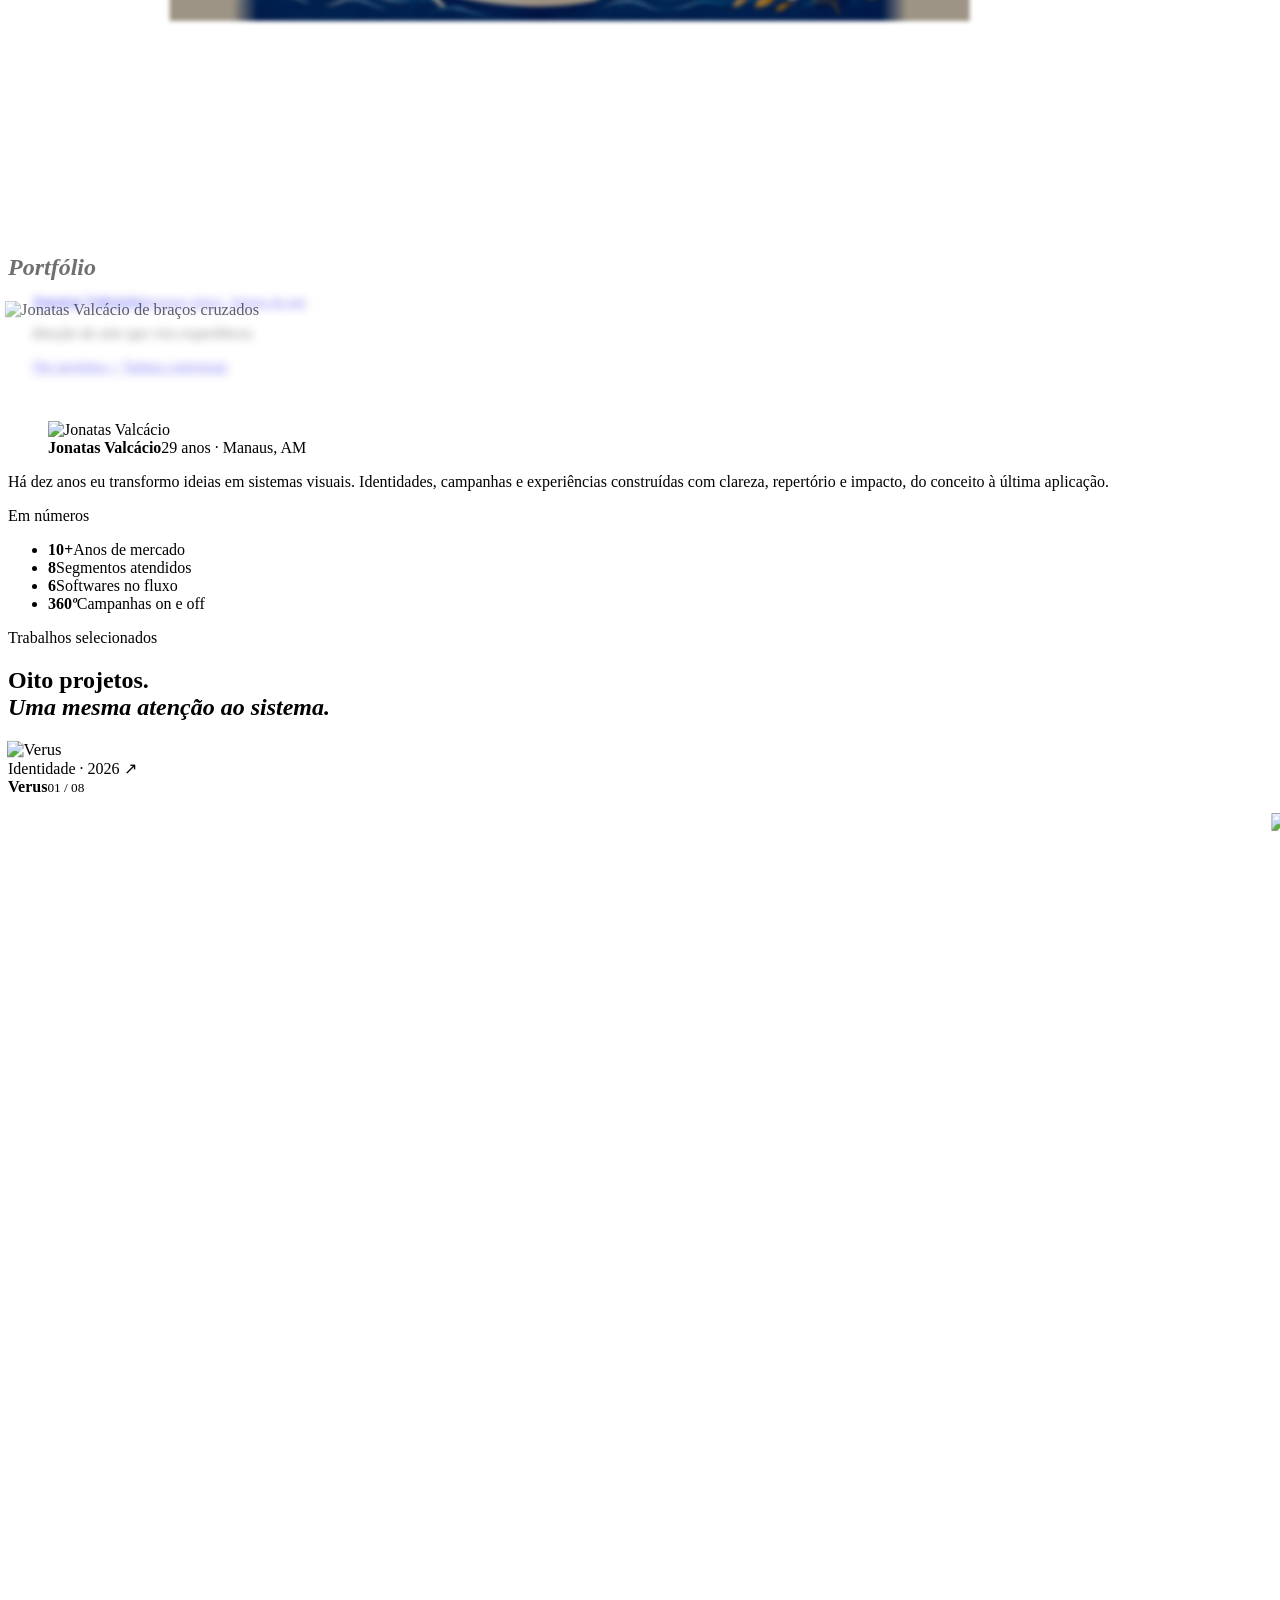
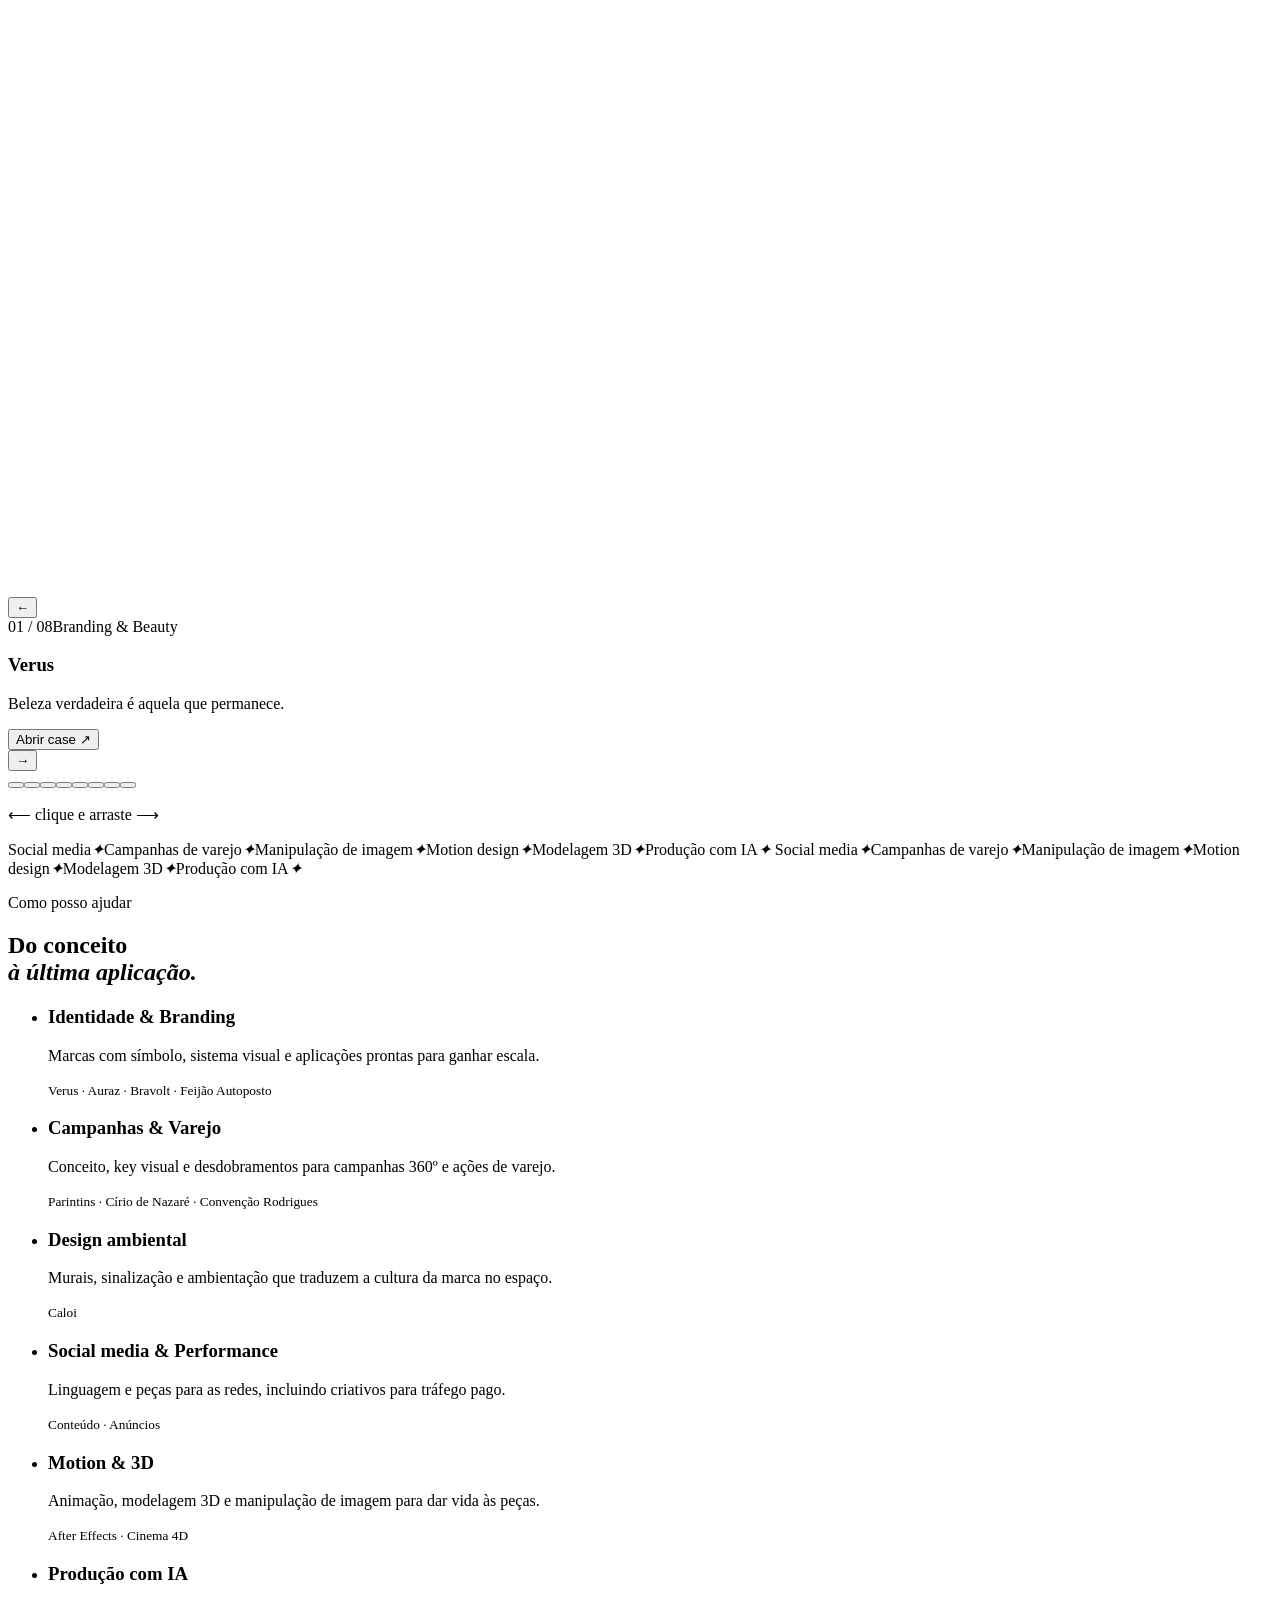
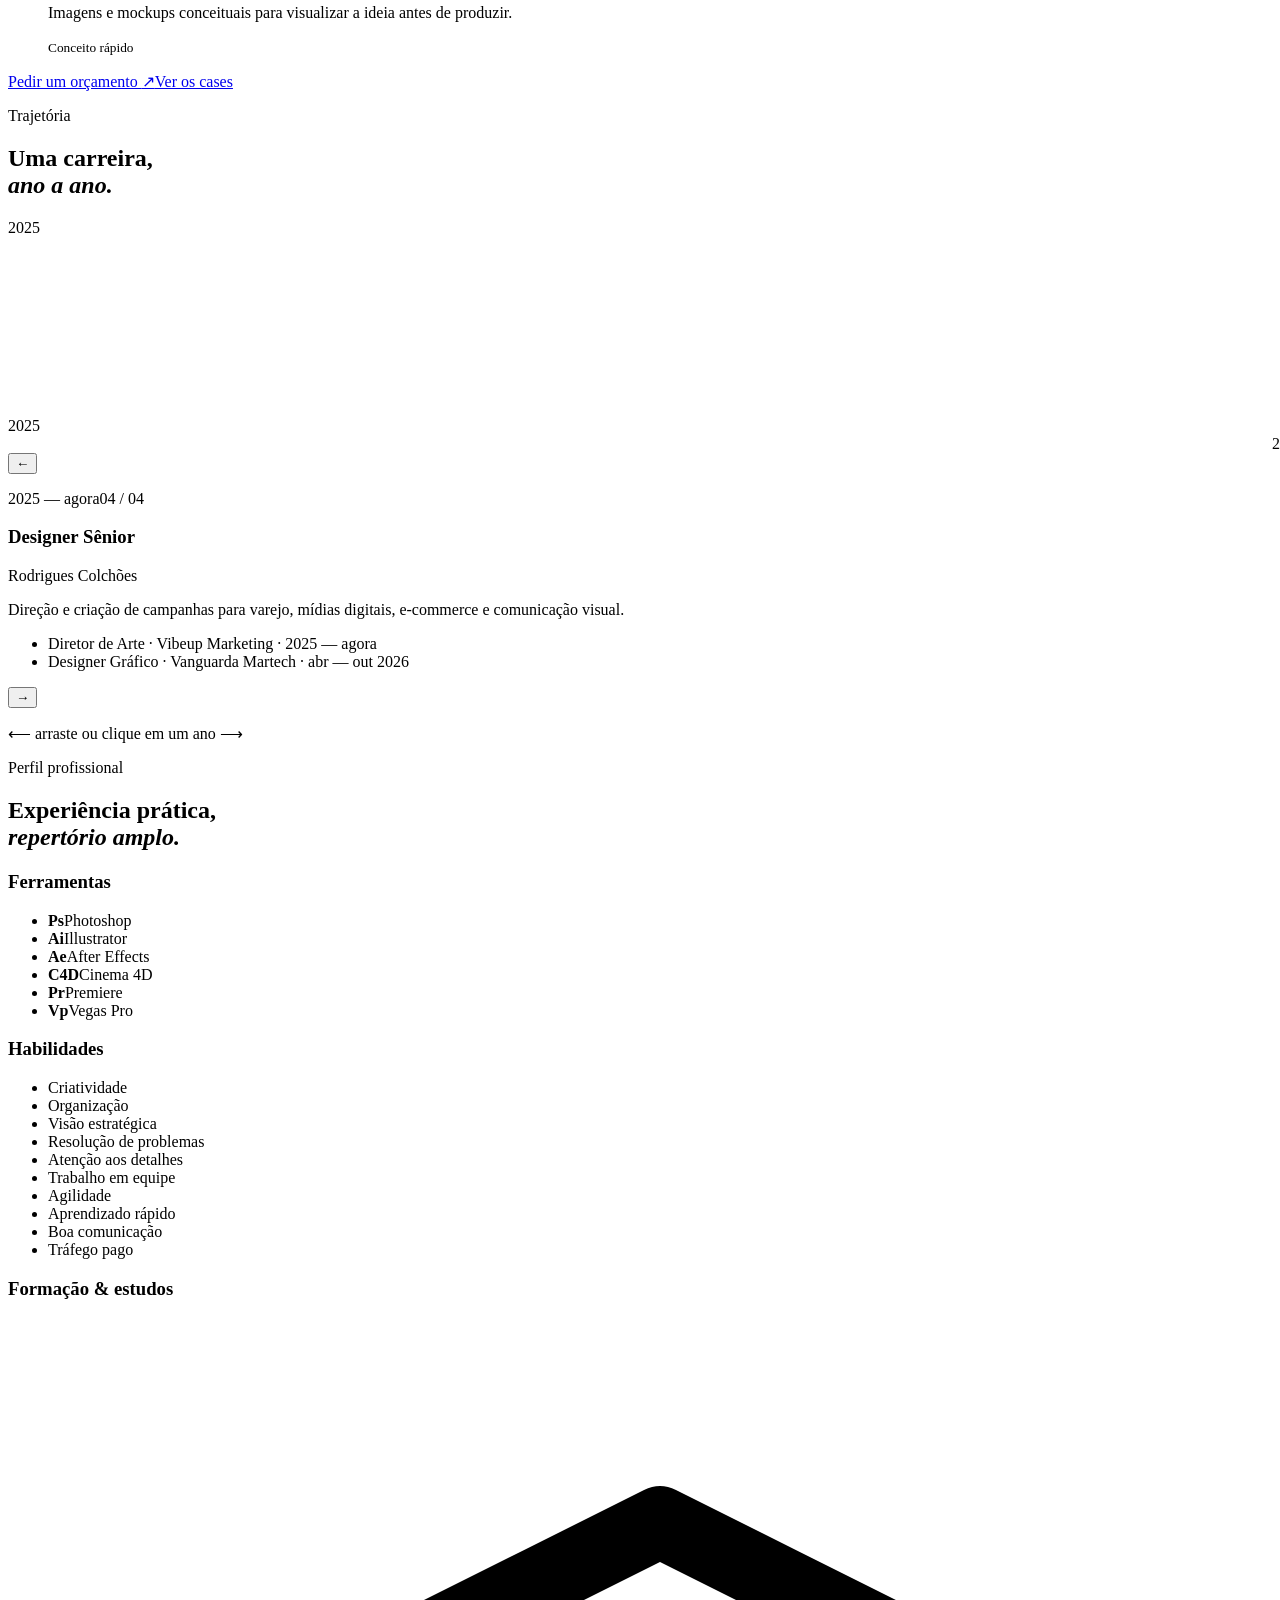
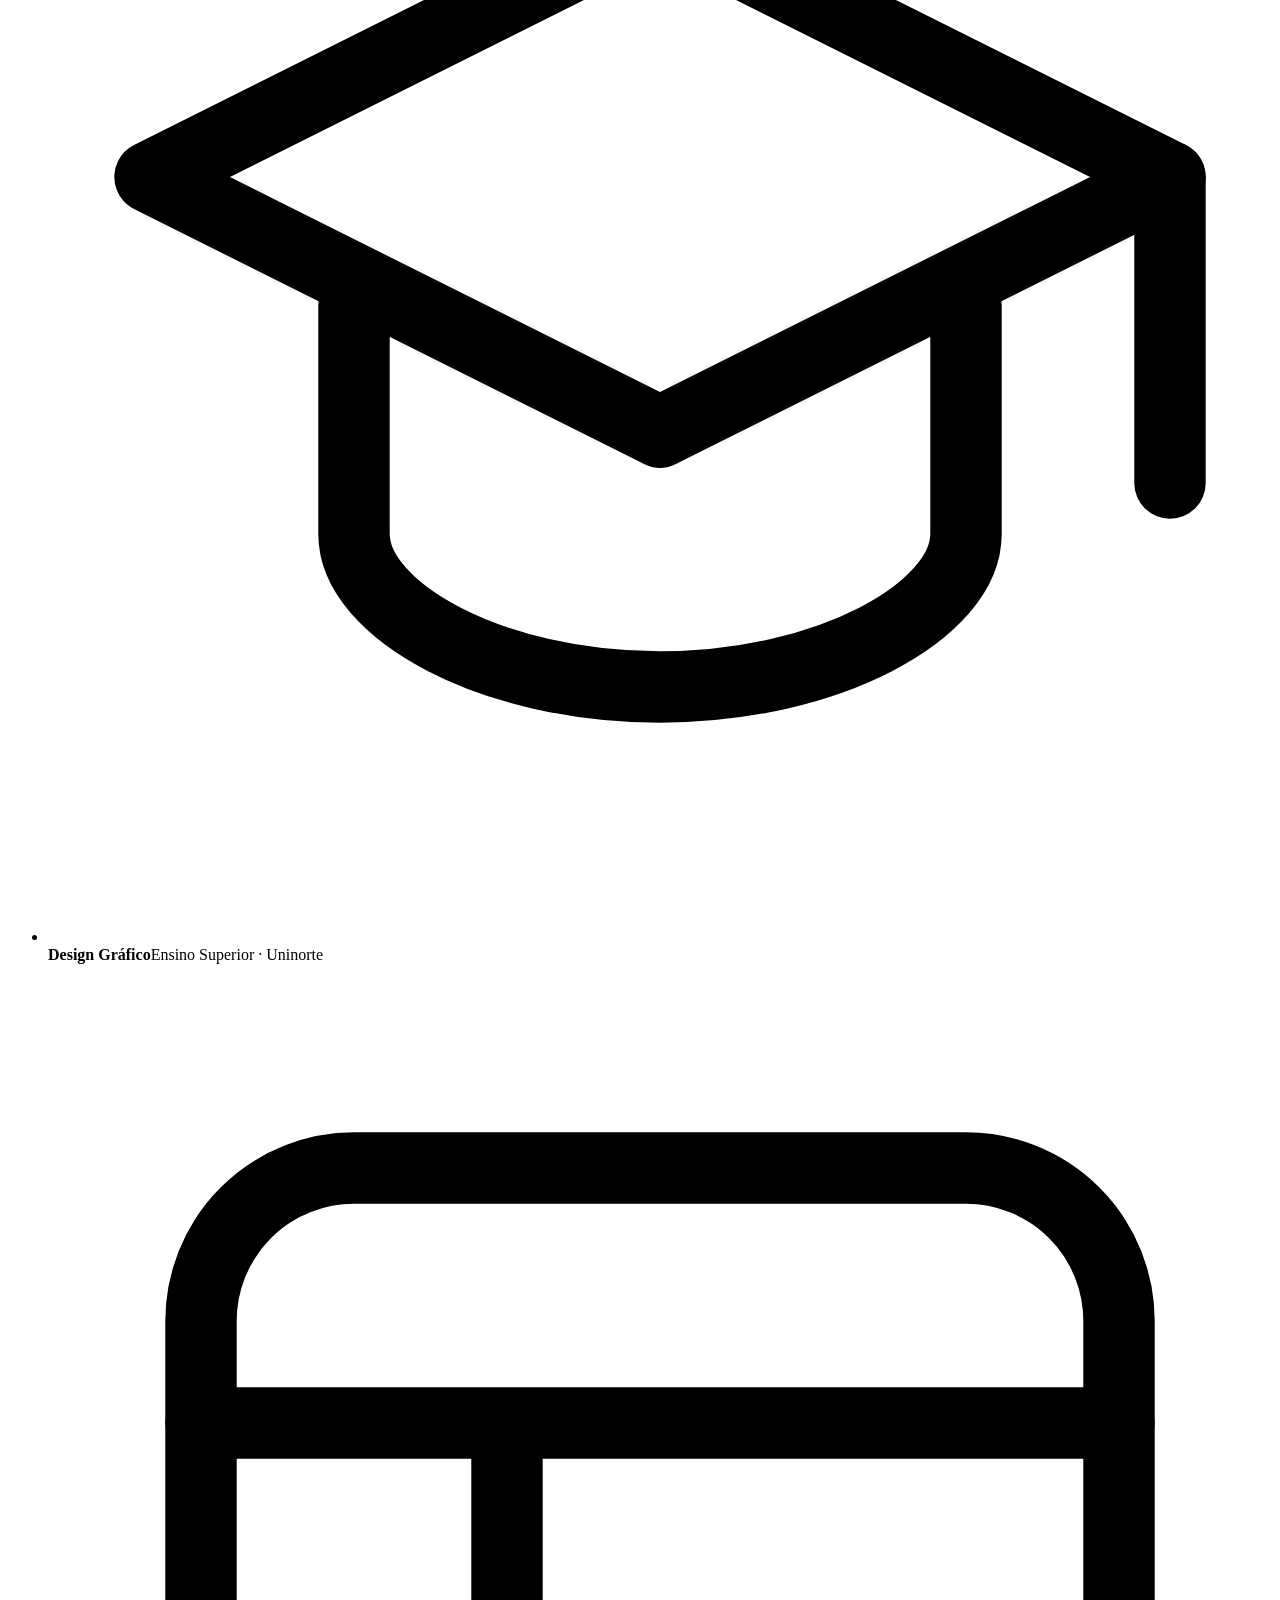
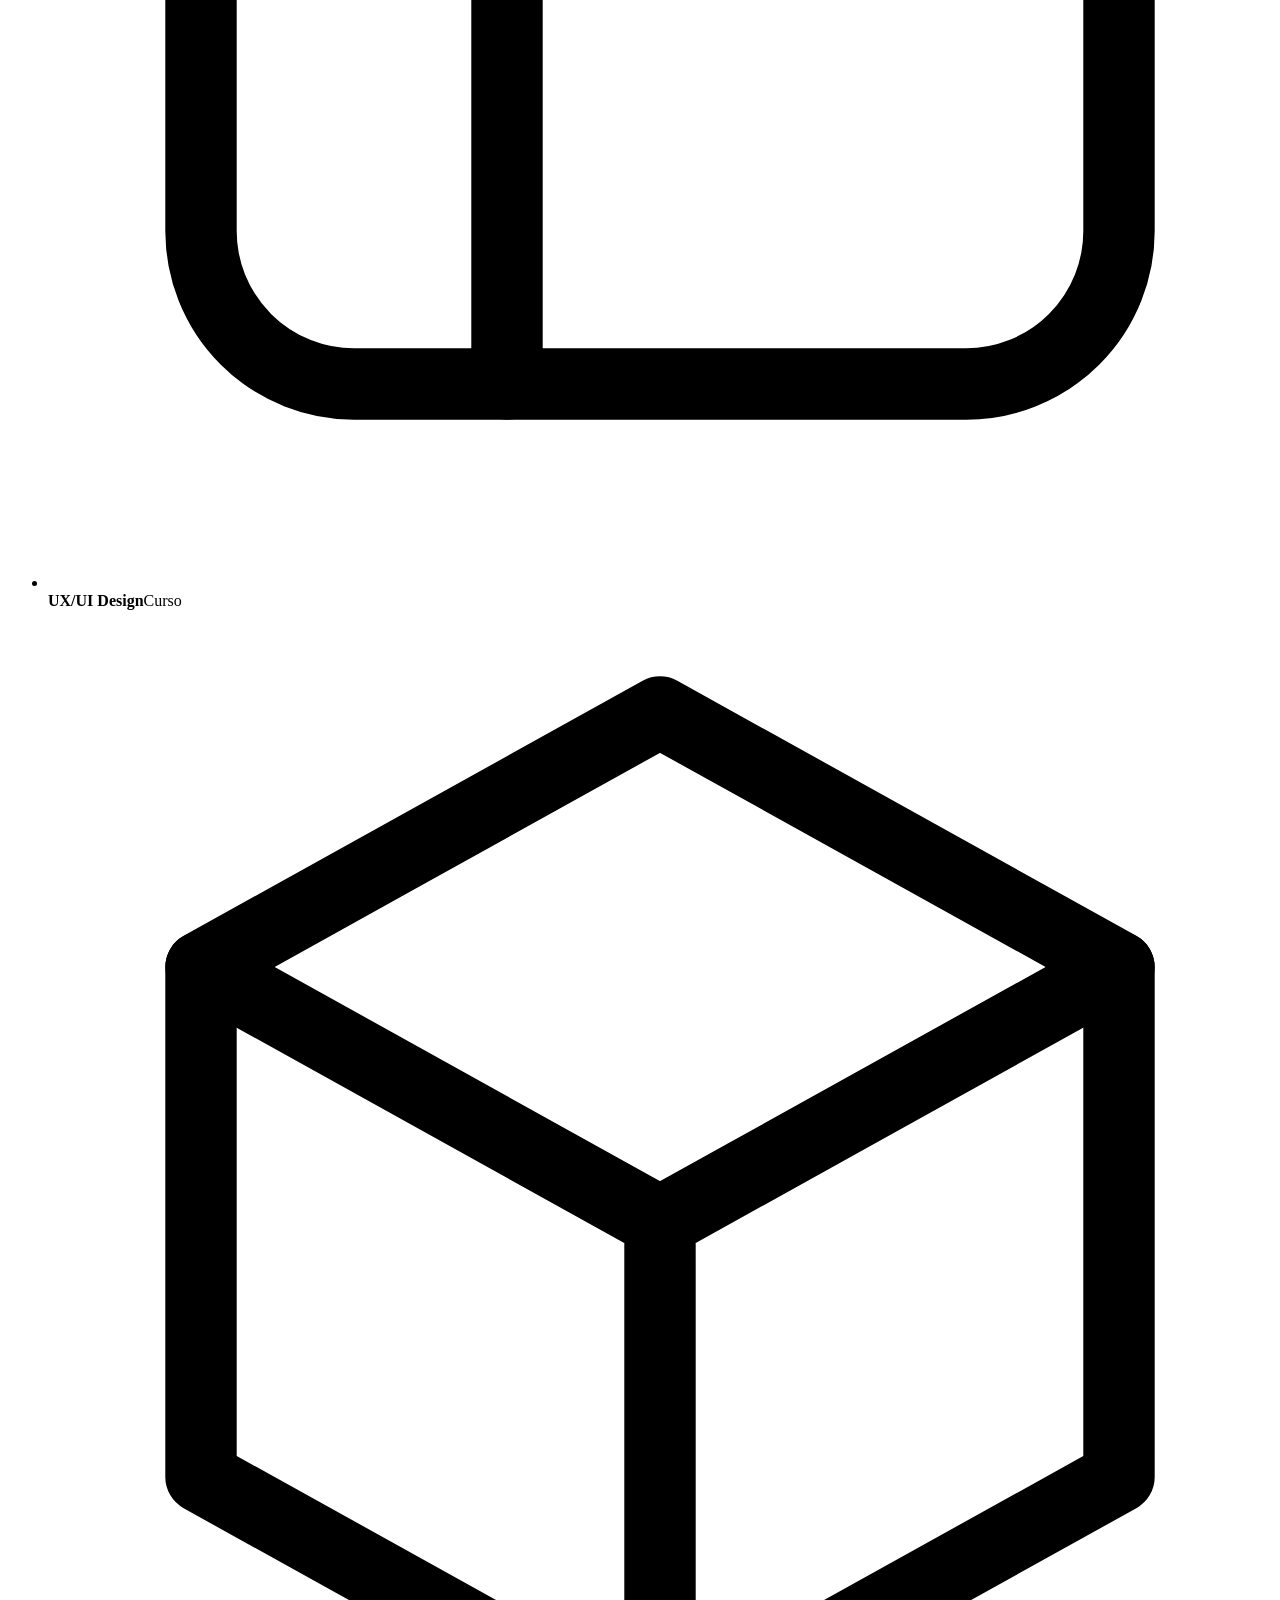
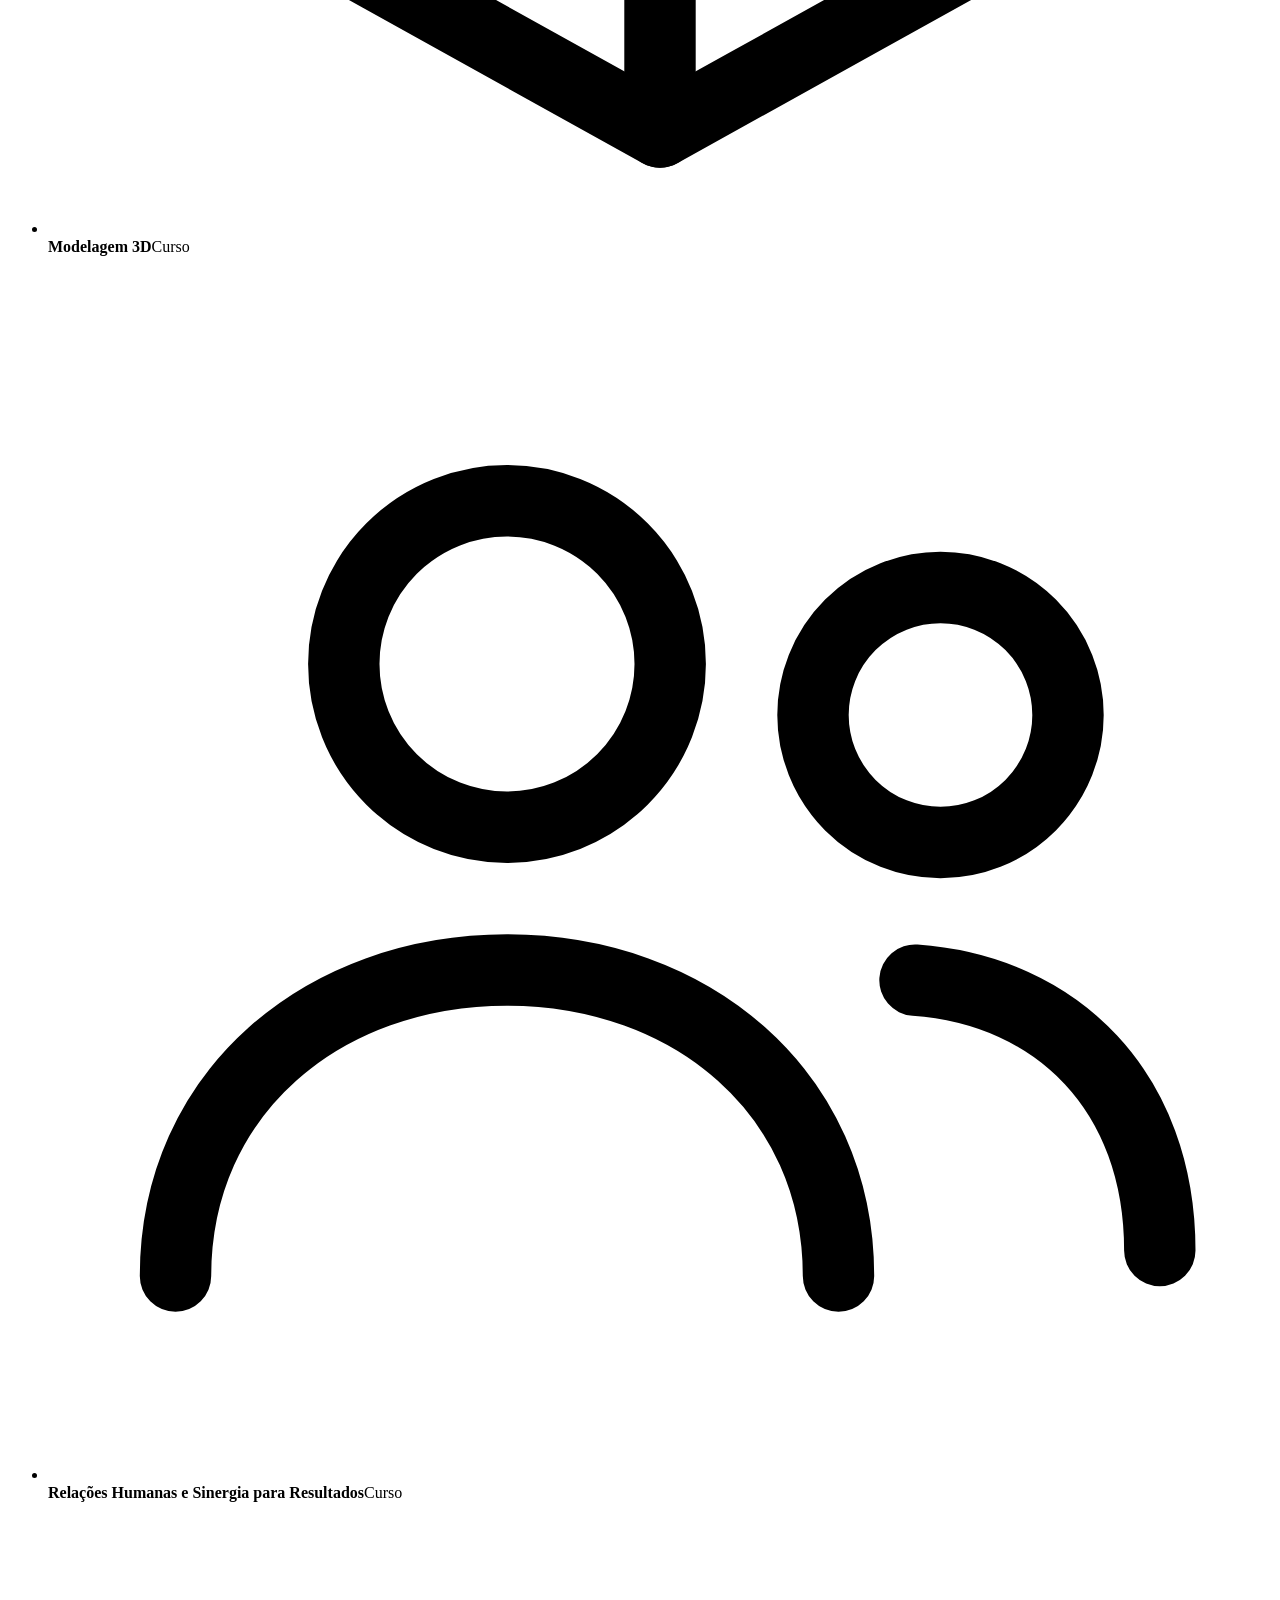
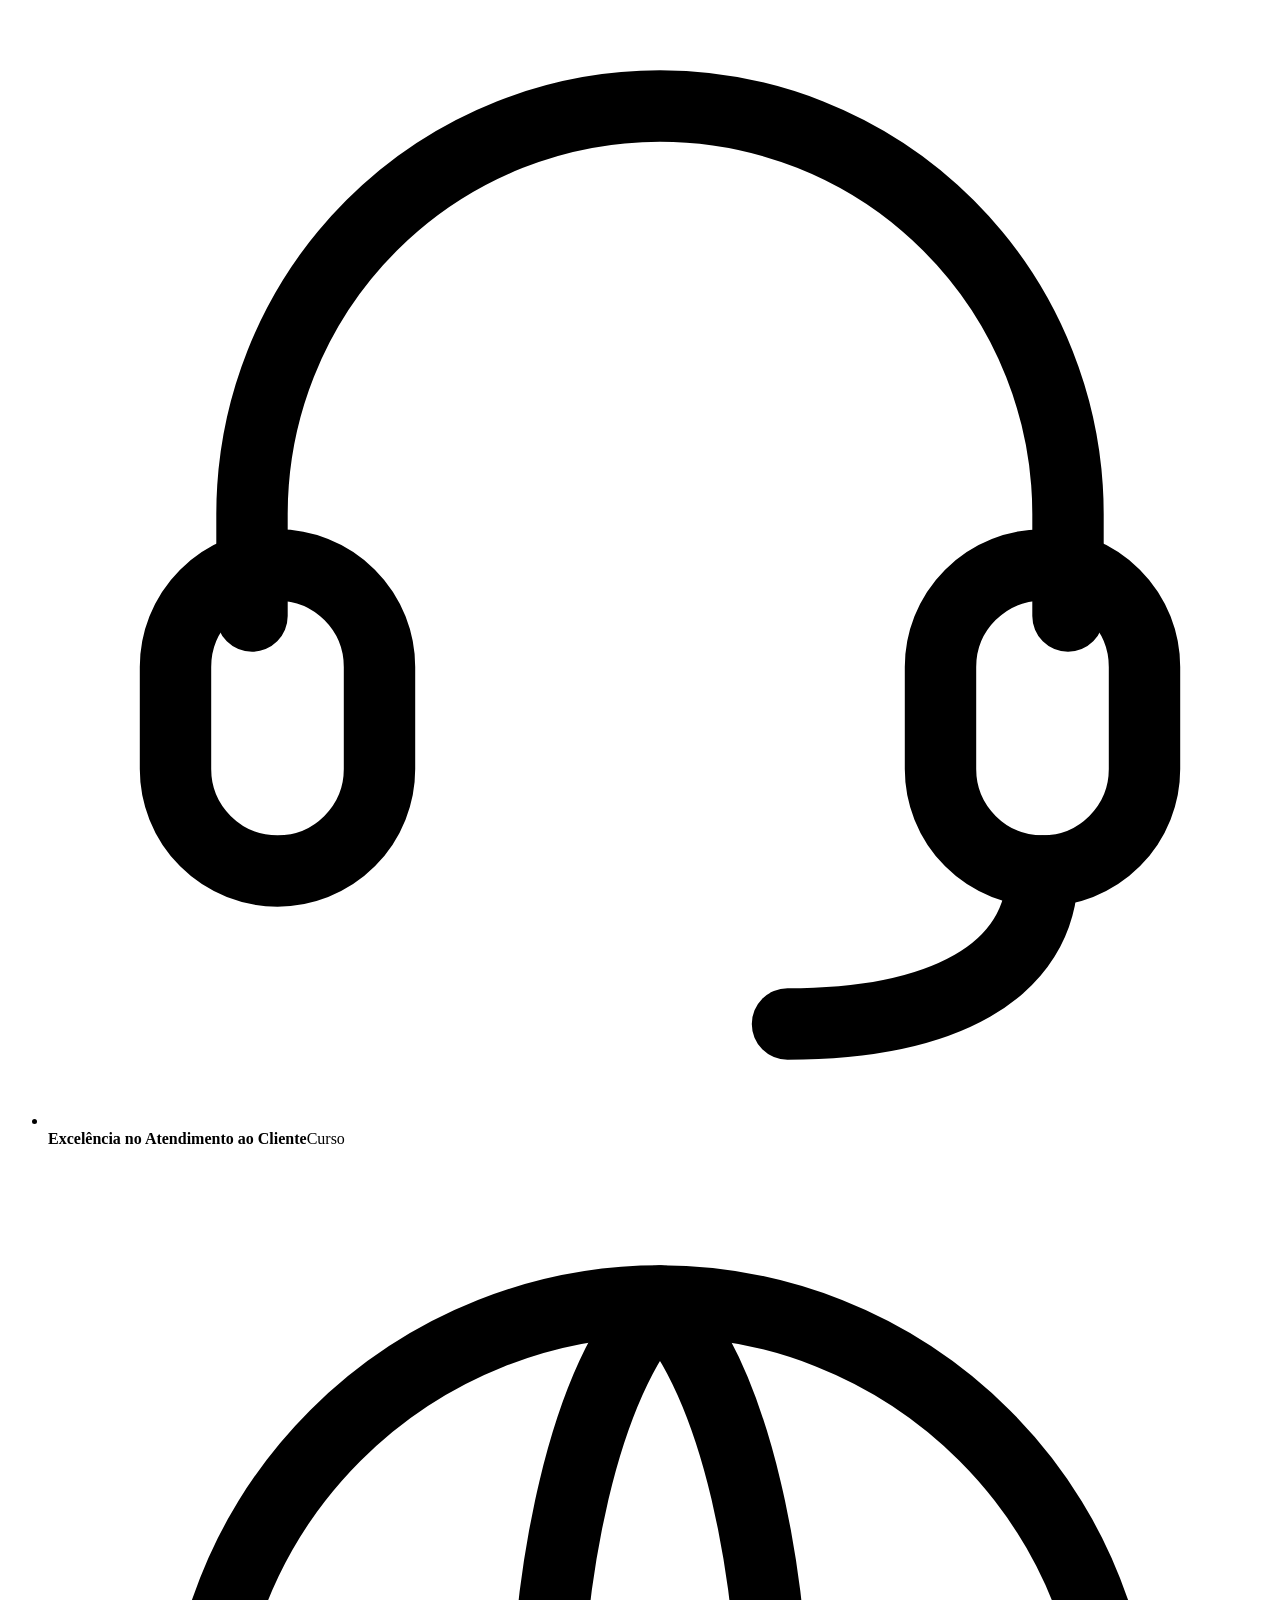
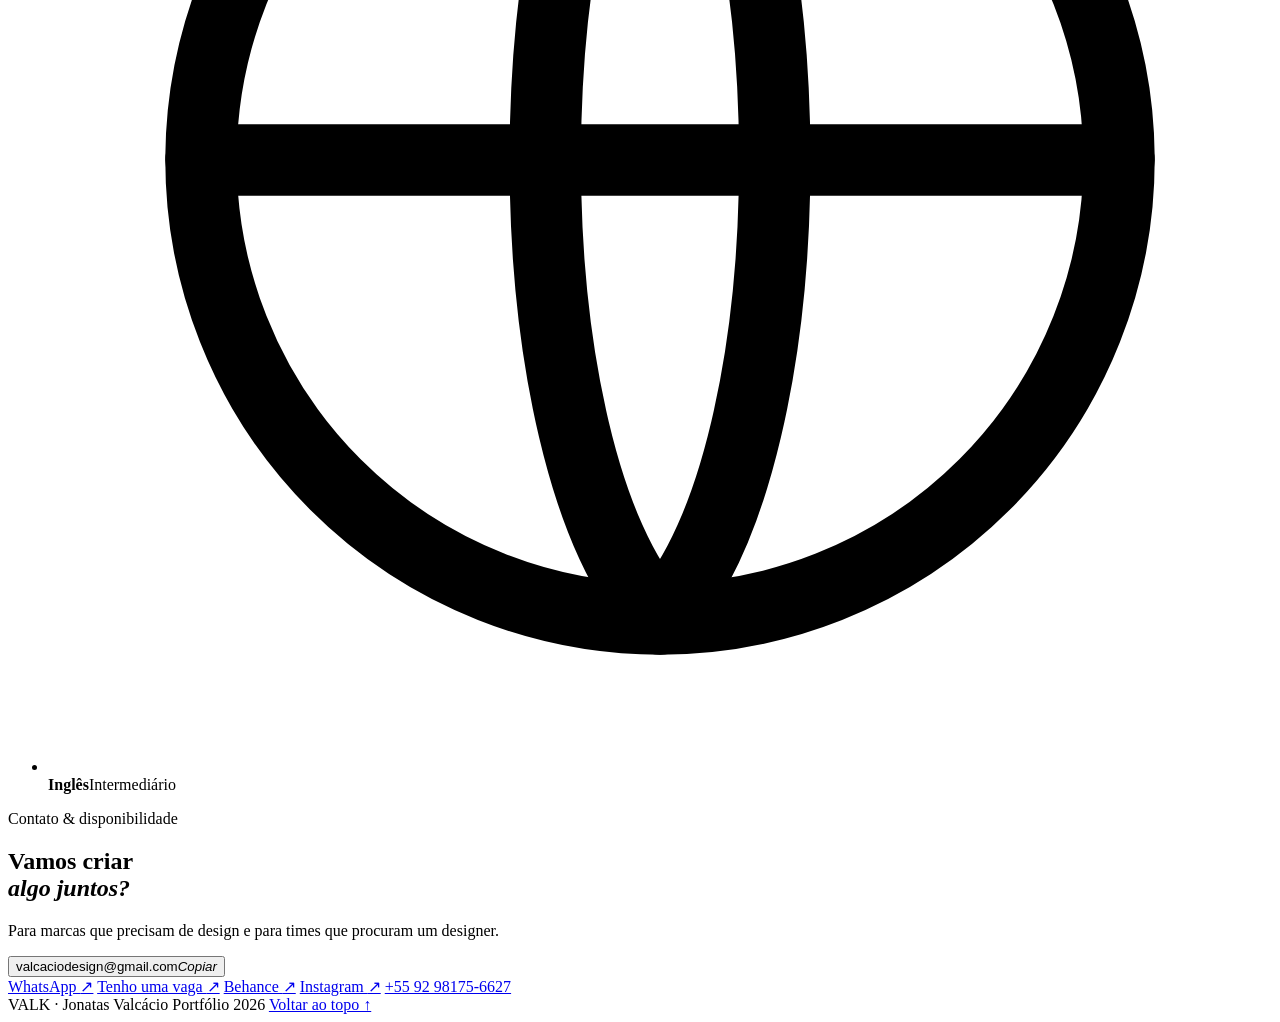
==== commit 27a20b9e: "Força o navegador a carregar a versão nova de CSS e JS Co-Authored-By: Claude Opus 5.5 <noreply@anth" ====
--- a/index.html
+++ b/index.html
@@ -13,7 +13,7 @@
 <link rel="icon" href="assets/favicon.svg">
 <link rel="preload" href="assets/profile/hero.jpg" as="image">
 <link rel="preload" href="assets/fonts/Demo-Light.otf" as="font" type="font/otf" crossorigin>
-<link rel="stylesheet" href="css/style.css">
+<link rel="stylesheet" href="css/style.css?v=202611231848">
 <script>document.documentElement.classList.add('js')</script>
 </head>
 <body>
@@ -340,6 +340,6 @@
 
 <div class="toast glass" id="toast" role="status" aria-live="polite"></div>
 <!--/SITE-->
-<script src="js/app.js"></script>
+<script src="js/app.js?v=202611231848"></script>
 </body>
 </html>
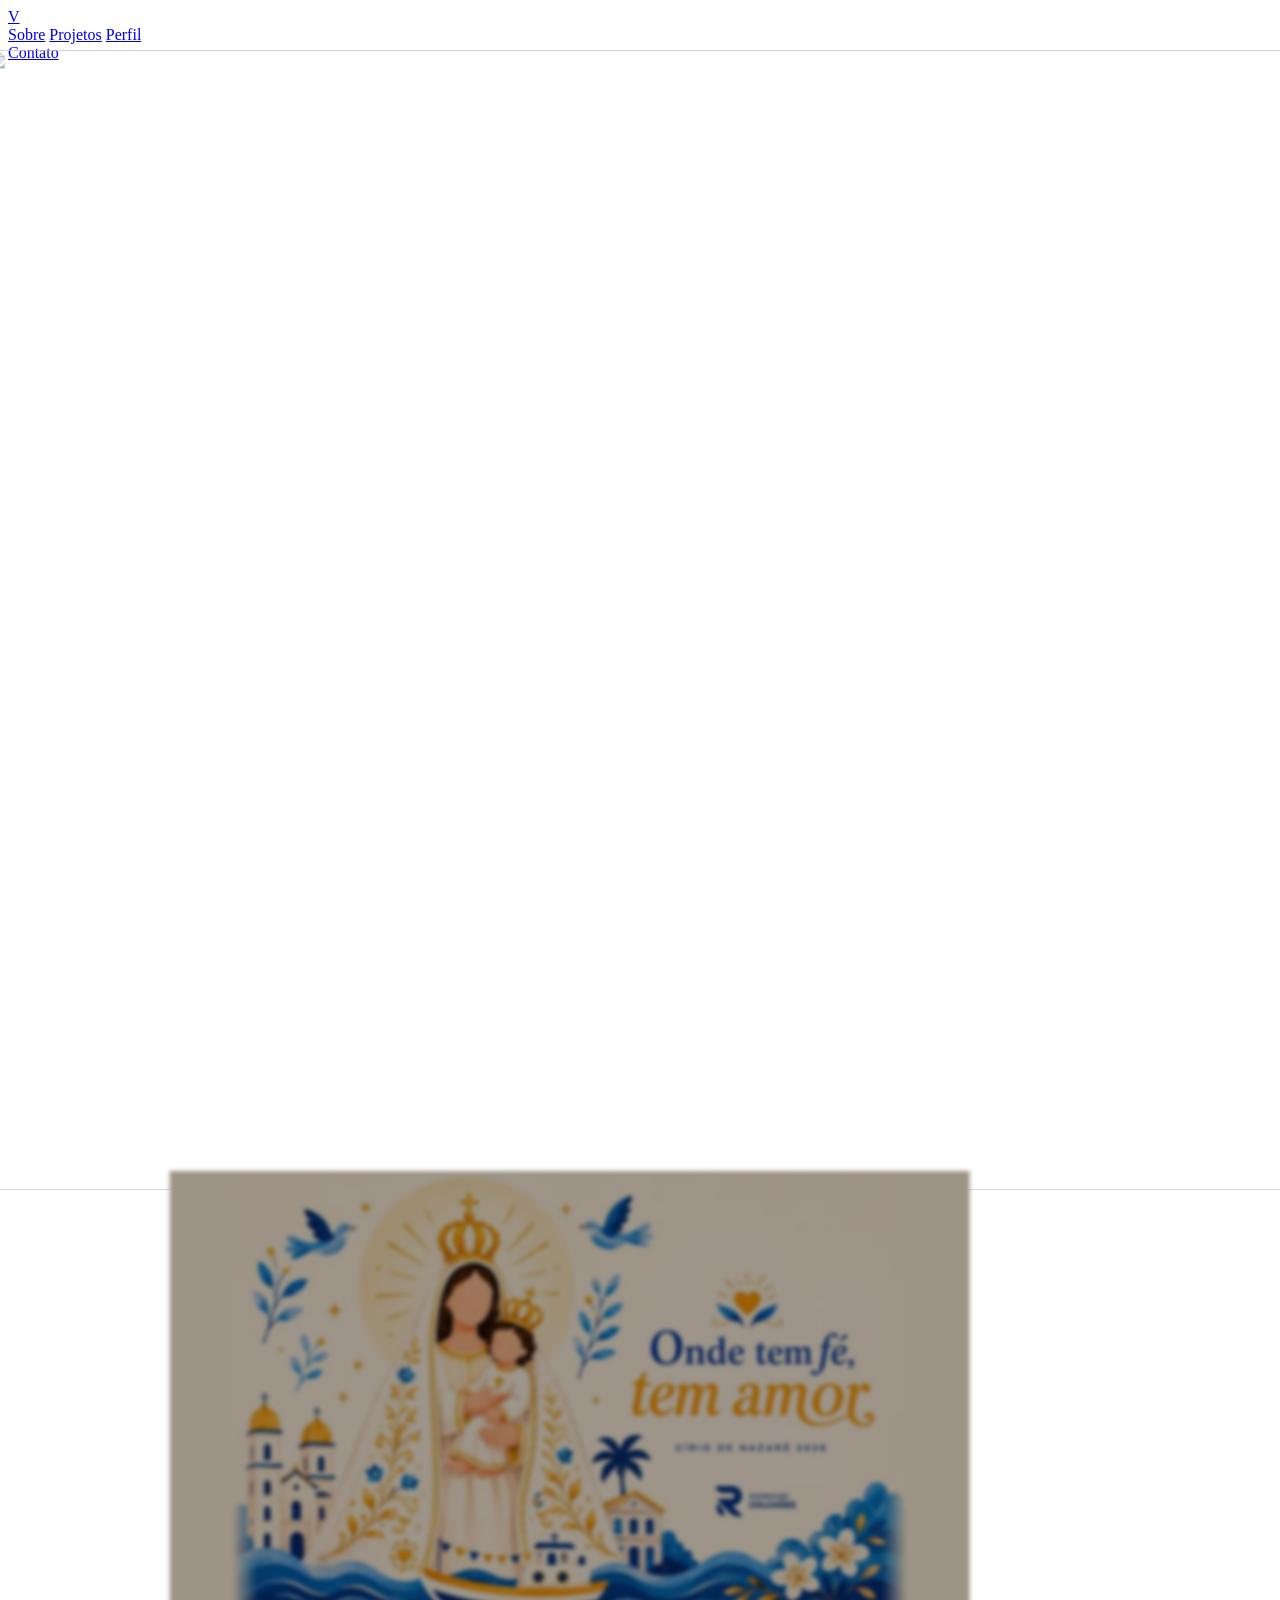
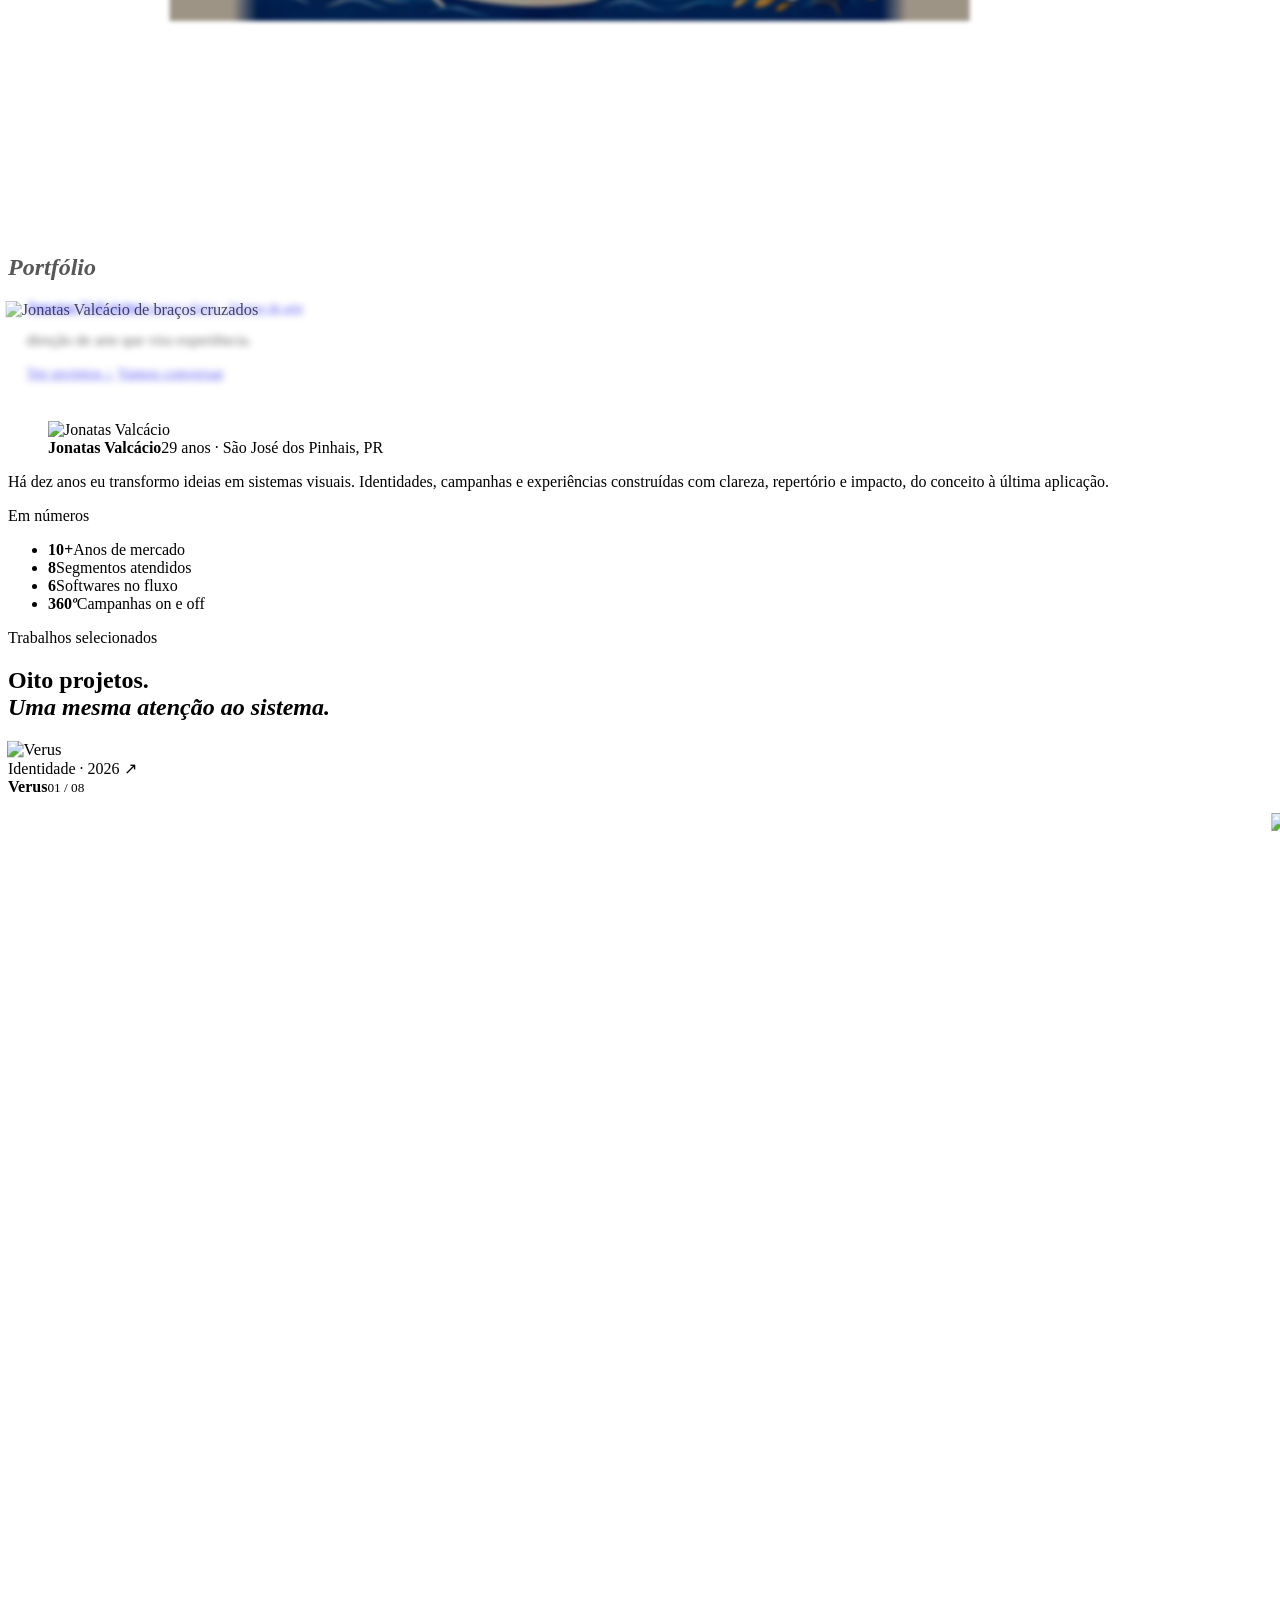
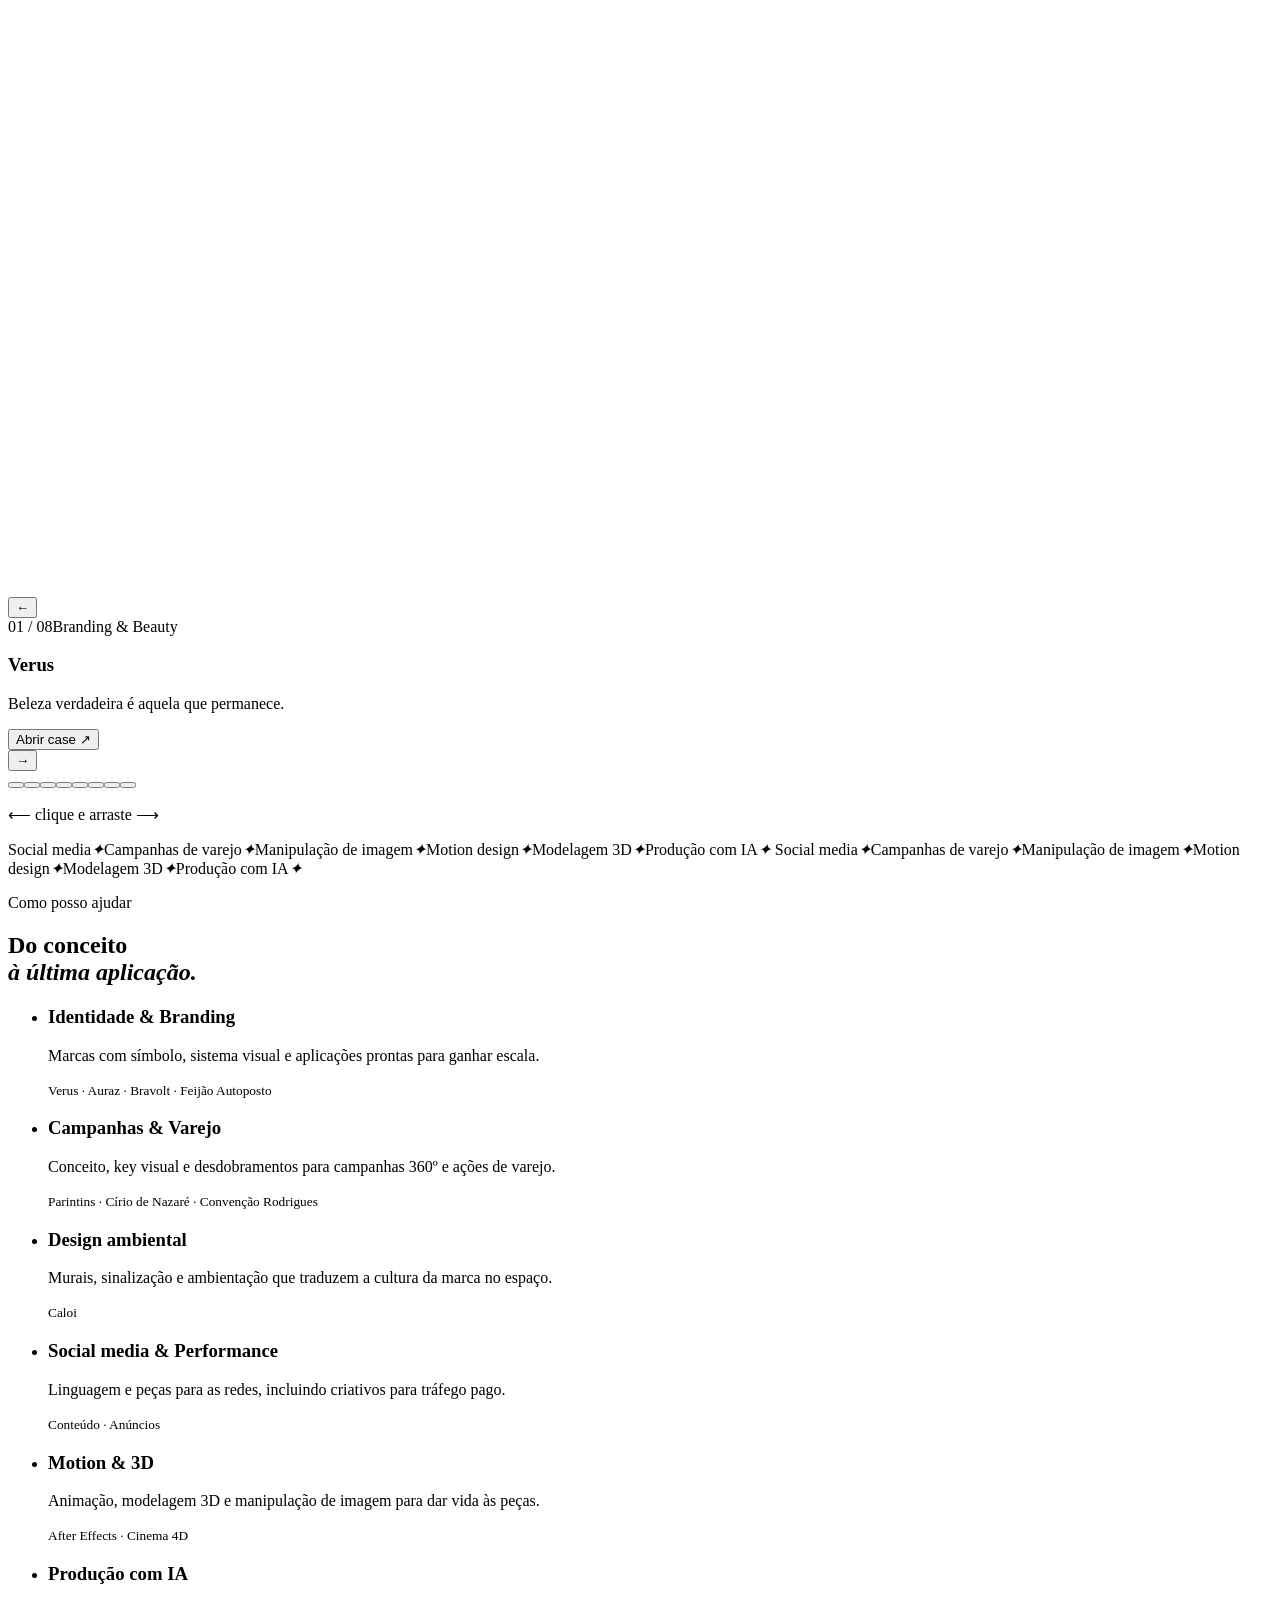
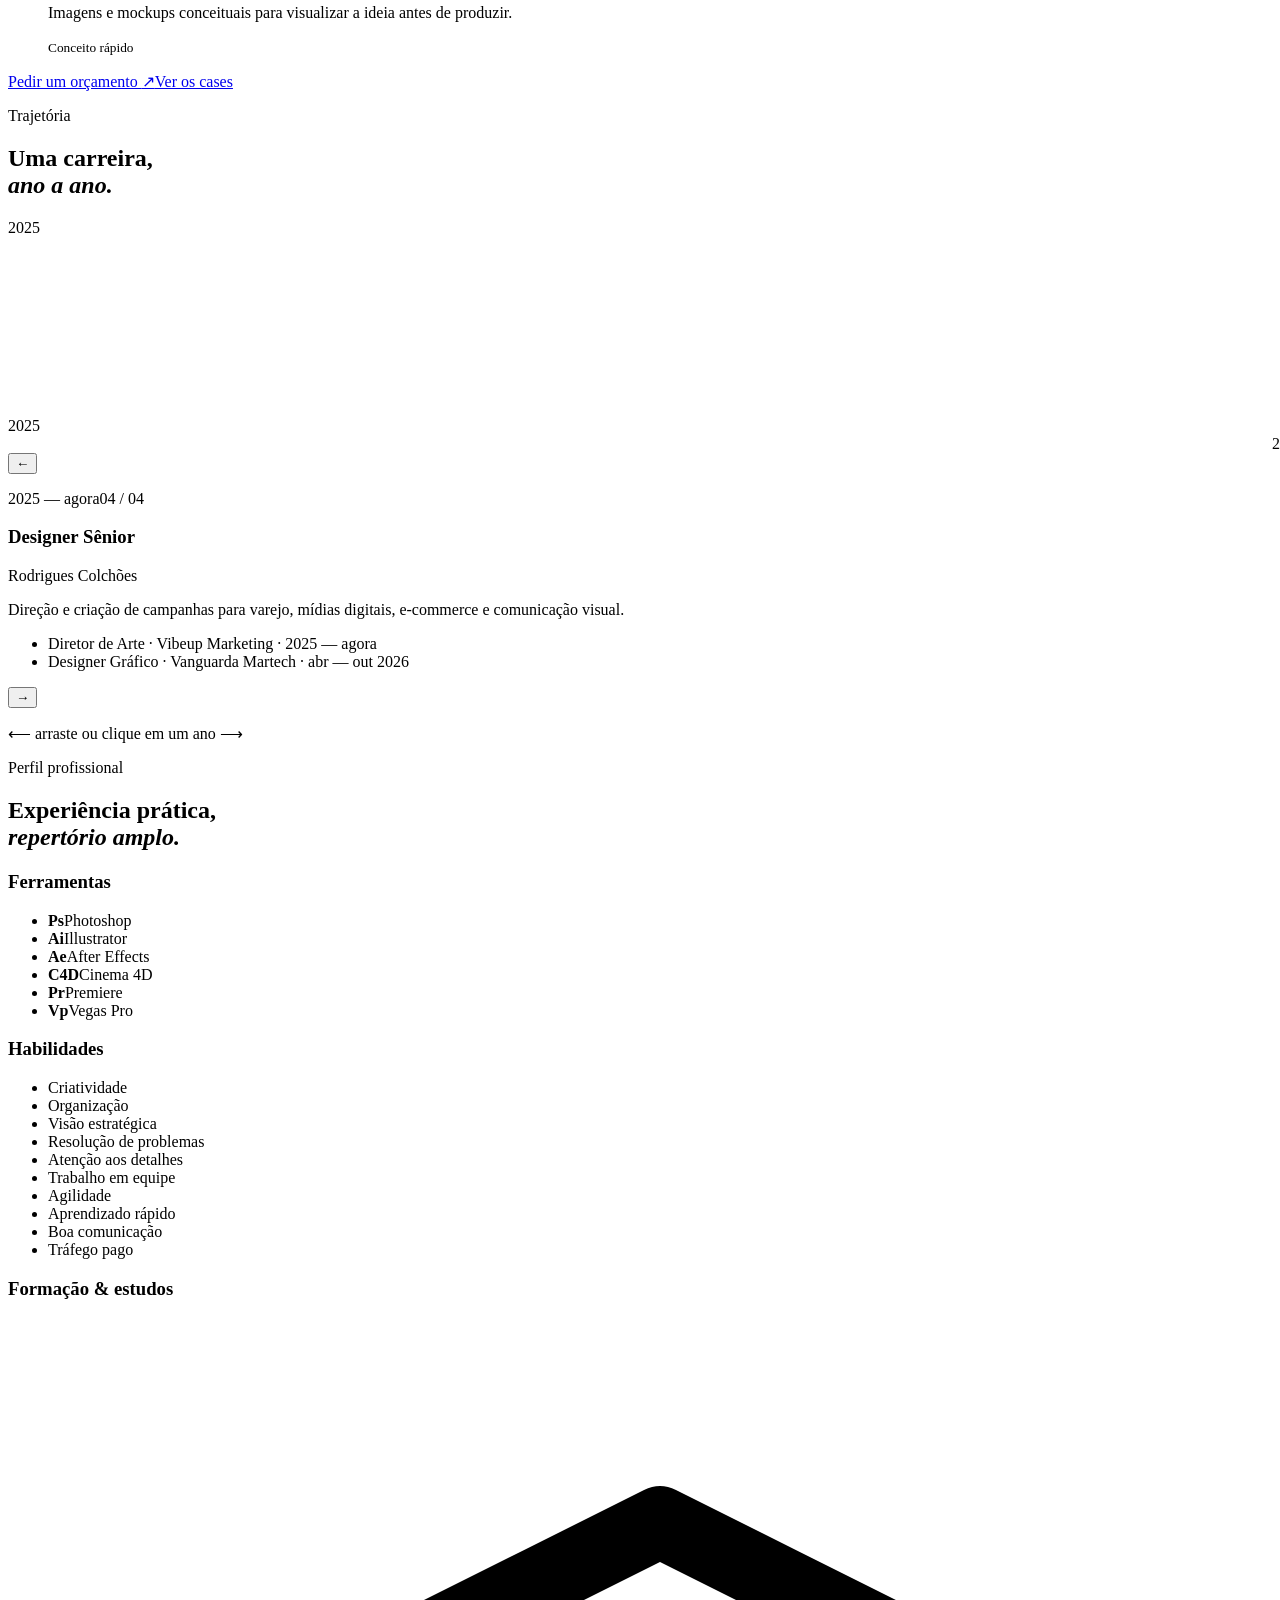
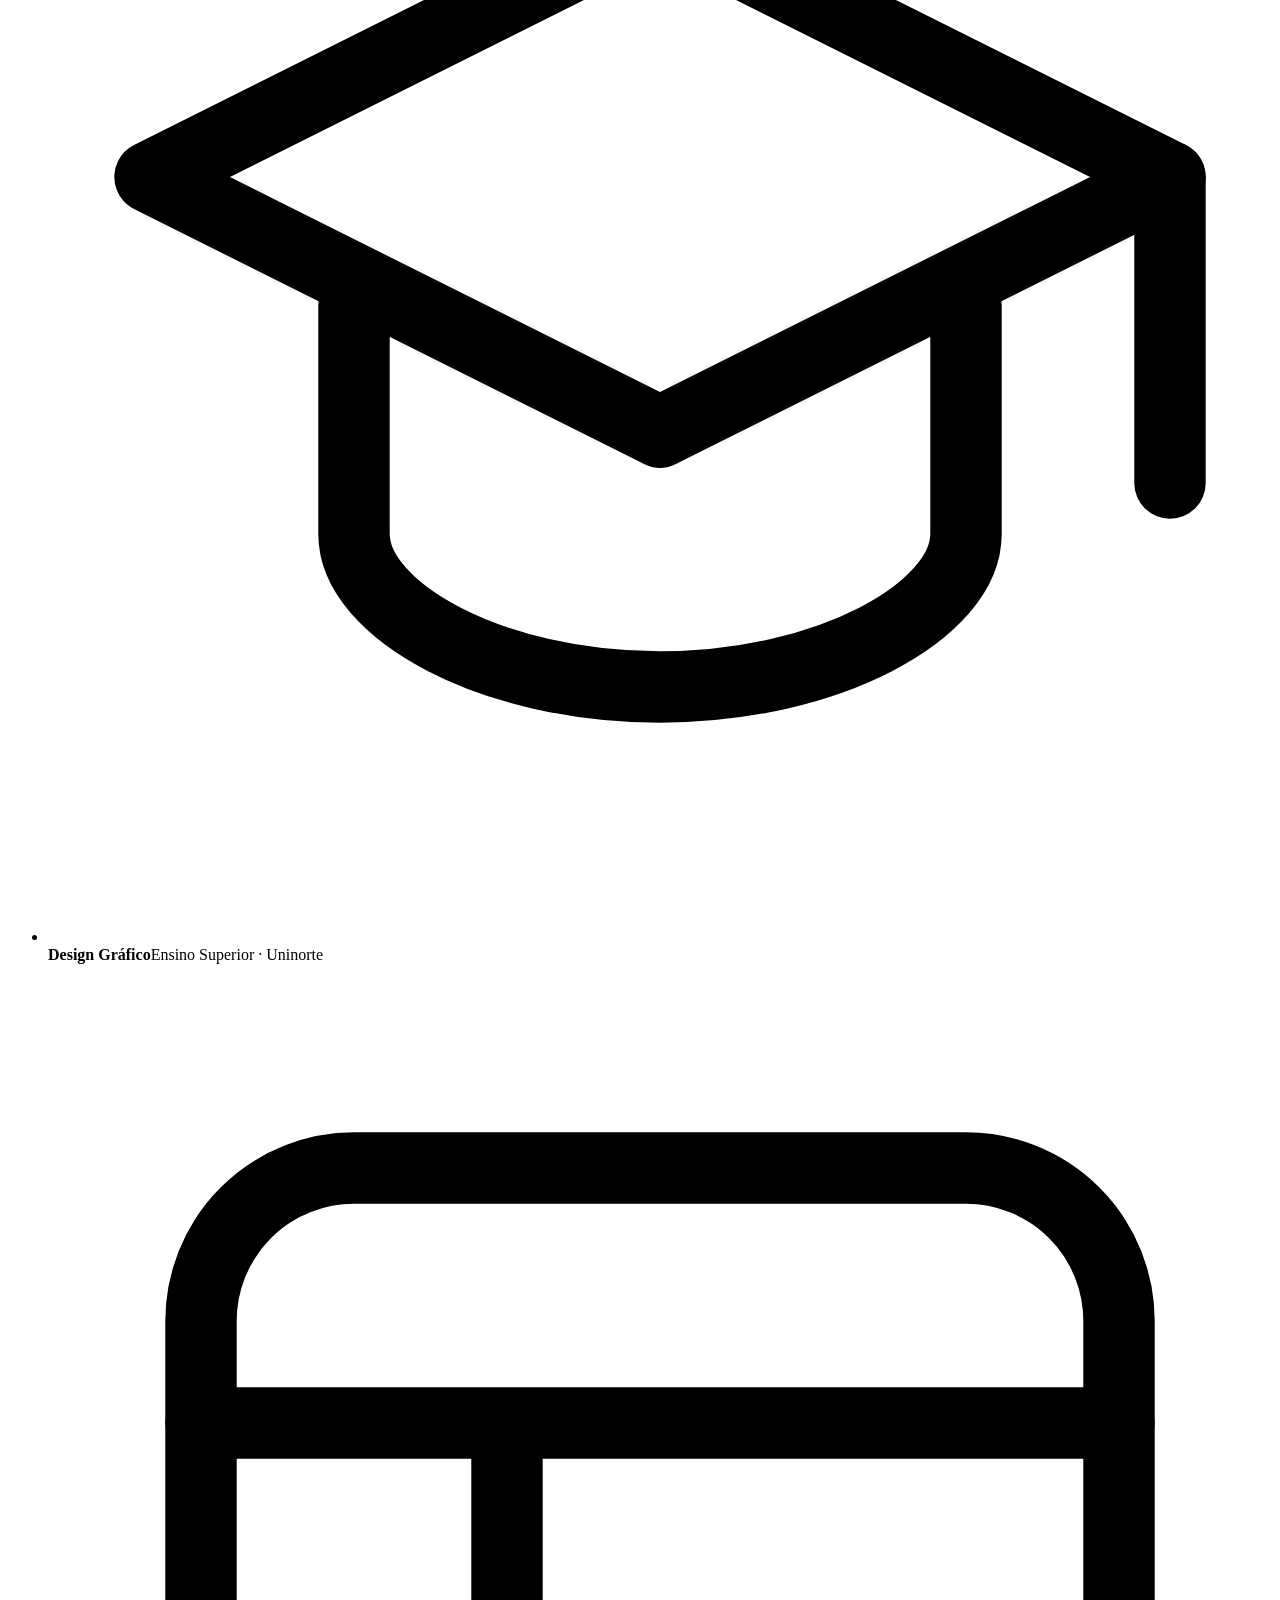
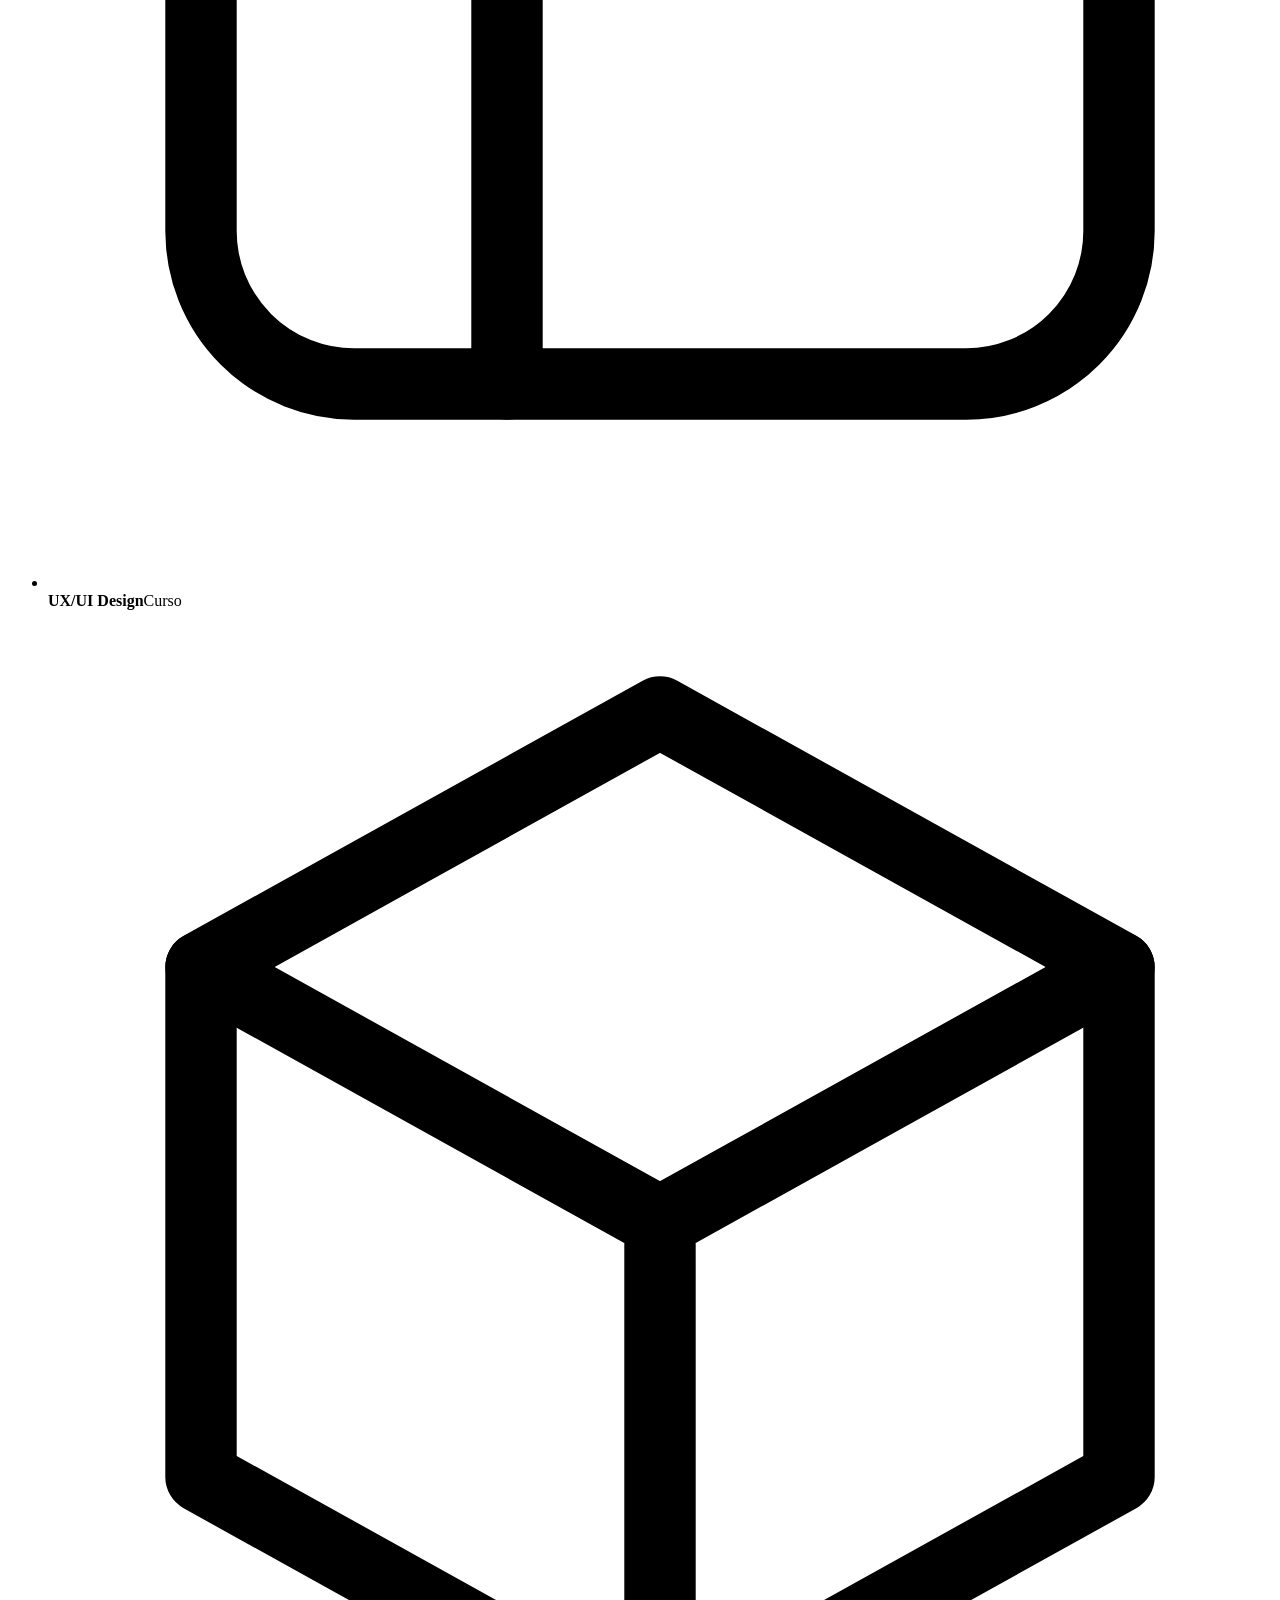
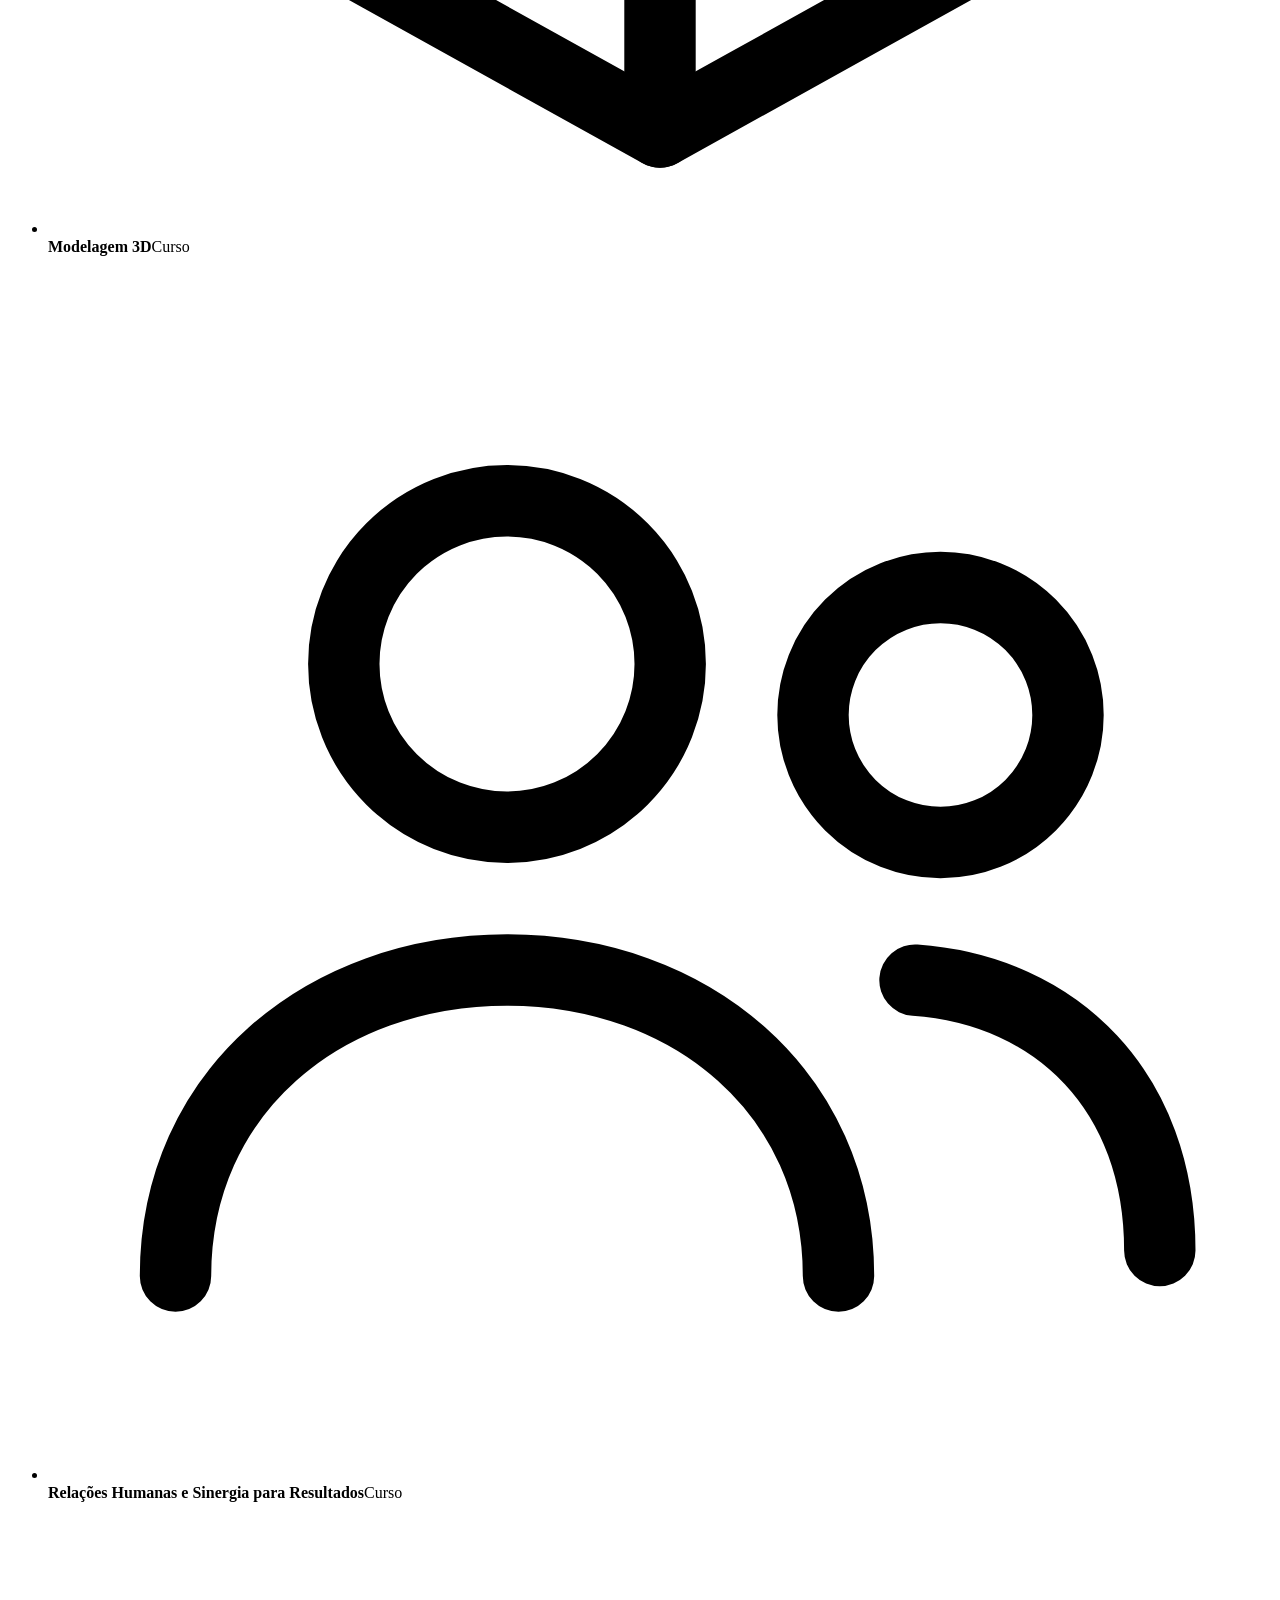
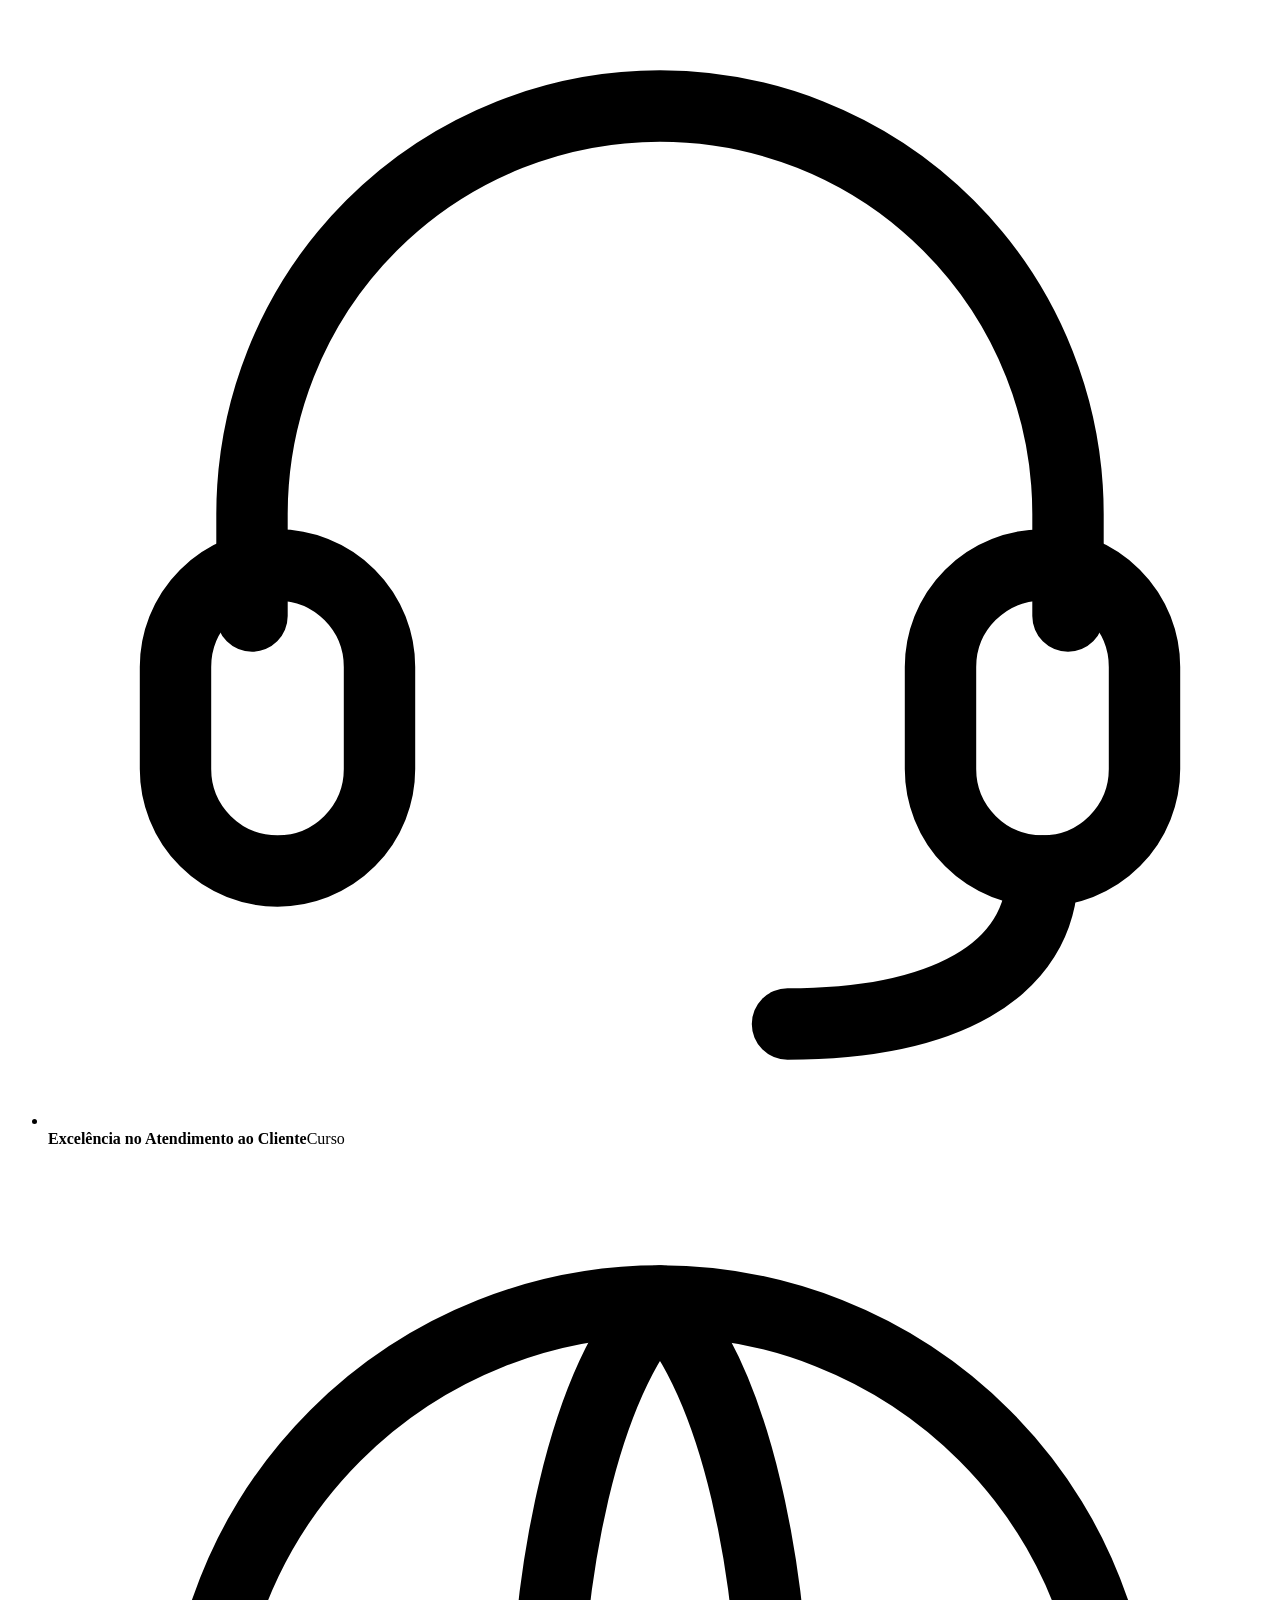
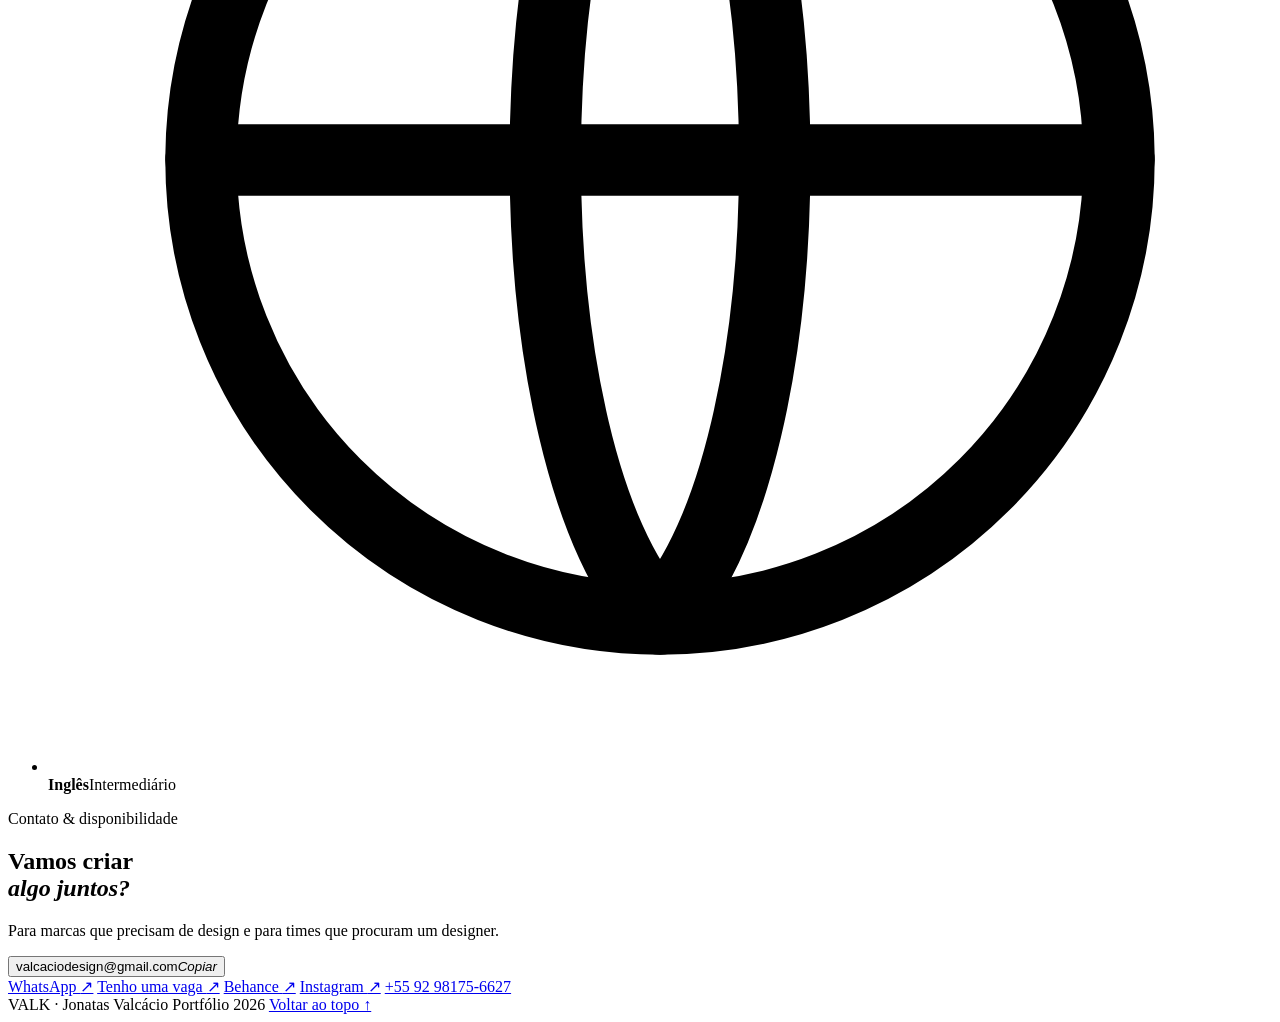
==== commit d340130a: "Troca a cidade para São José dos Pinhais e volta a foto antiga na seção Sobre Co-Authored-By: Claude" ====
--- a/index.html
+++ b/index.html
@@ -4,16 +4,16 @@
 <meta charset="utf-8">
 <meta name="viewport" content="width=device-width, initial-scale=1, viewport-fit=cover">
 <title>Jonatas Valcácio — Portfólio</title>
-<meta name="description" content="Jonatas Valcácio, designer gráfico e diretor de arte em Manaus. Branding, campanhas, experiências de marca e design ambiental.">
+<meta name="description" content="Jonatas Valcácio, designer gráfico e diretor de arte em São José dos Pinhais, PR. Branding, campanhas, experiências de marca e design ambiental.">
 <meta property="og:title" content="Jonatas Valcácio — Portfólio">
-<meta property="og:description" content="Designer gráfico e diretor de arte em Manaus. Branding, campanhas, experiências de marca e design ambiental.">
+<meta property="og:description" content="Designer gráfico e diretor de arte em São José dos Pinhais, PR. Branding, campanhas, experiências de marca e design ambiental.">
 <meta property="og:type" content="website">
 <meta property="og:image" content="assets/profile/hero.jpg">
 <meta name="theme-color" content="#030807">
 <link rel="icon" href="assets/favicon.svg">
 <link rel="preload" href="assets/profile/hero.jpg" as="image">
 <link rel="preload" href="assets/fonts/Demo-Light.otf" as="font" type="font/otf" crossorigin>
-<link rel="stylesheet" href="css/style.css?v=202611231848">
+<link rel="stylesheet" href="css/style.css?v=202611231851">
 <script>document.documentElement.classList.add('js')</script>
 </head>
 <body>
@@ -70,8 +70,8 @@
   <section class="manifesto" id="sobre">
     <div class="manifesto-sticky shell">
       <figure class="mini-portrait glass tilt reveal">
-        <img src="assets/profile/jonatas-retrato.jpg" alt="Jonatas Valcácio" width="800" height="1000">
-        <figcaption><b>Jonatas Valcácio</b><span>29 anos · Manaus, AM</span></figcaption>
+        <img src="assets/profile/jonatas.webp" alt="Jonatas Valcácio" width="1600" height="1505">
+        <figcaption><b>Jonatas Valcácio</b><span>29 anos · São José dos Pinhais, PR</span></figcaption>
         <span class="shine" aria-hidden="true"></span>
       </figure>
       <p class="scrub" id="scrub">Há dez anos eu transformo ideias em sistemas visuais. Identidades, campanhas e experiências construídas com clareza, repertório e impacto, do conceito à última aplicação.</p>
@@ -340,6 +340,6 @@
 
 <div class="toast glass" id="toast" role="status" aria-live="polite"></div>
 <!--/SITE-->
-<script src="js/app.js?v=202611231848"></script>
+<script src="js/app.js?v=202611231851"></script>
 </body>
 </html>
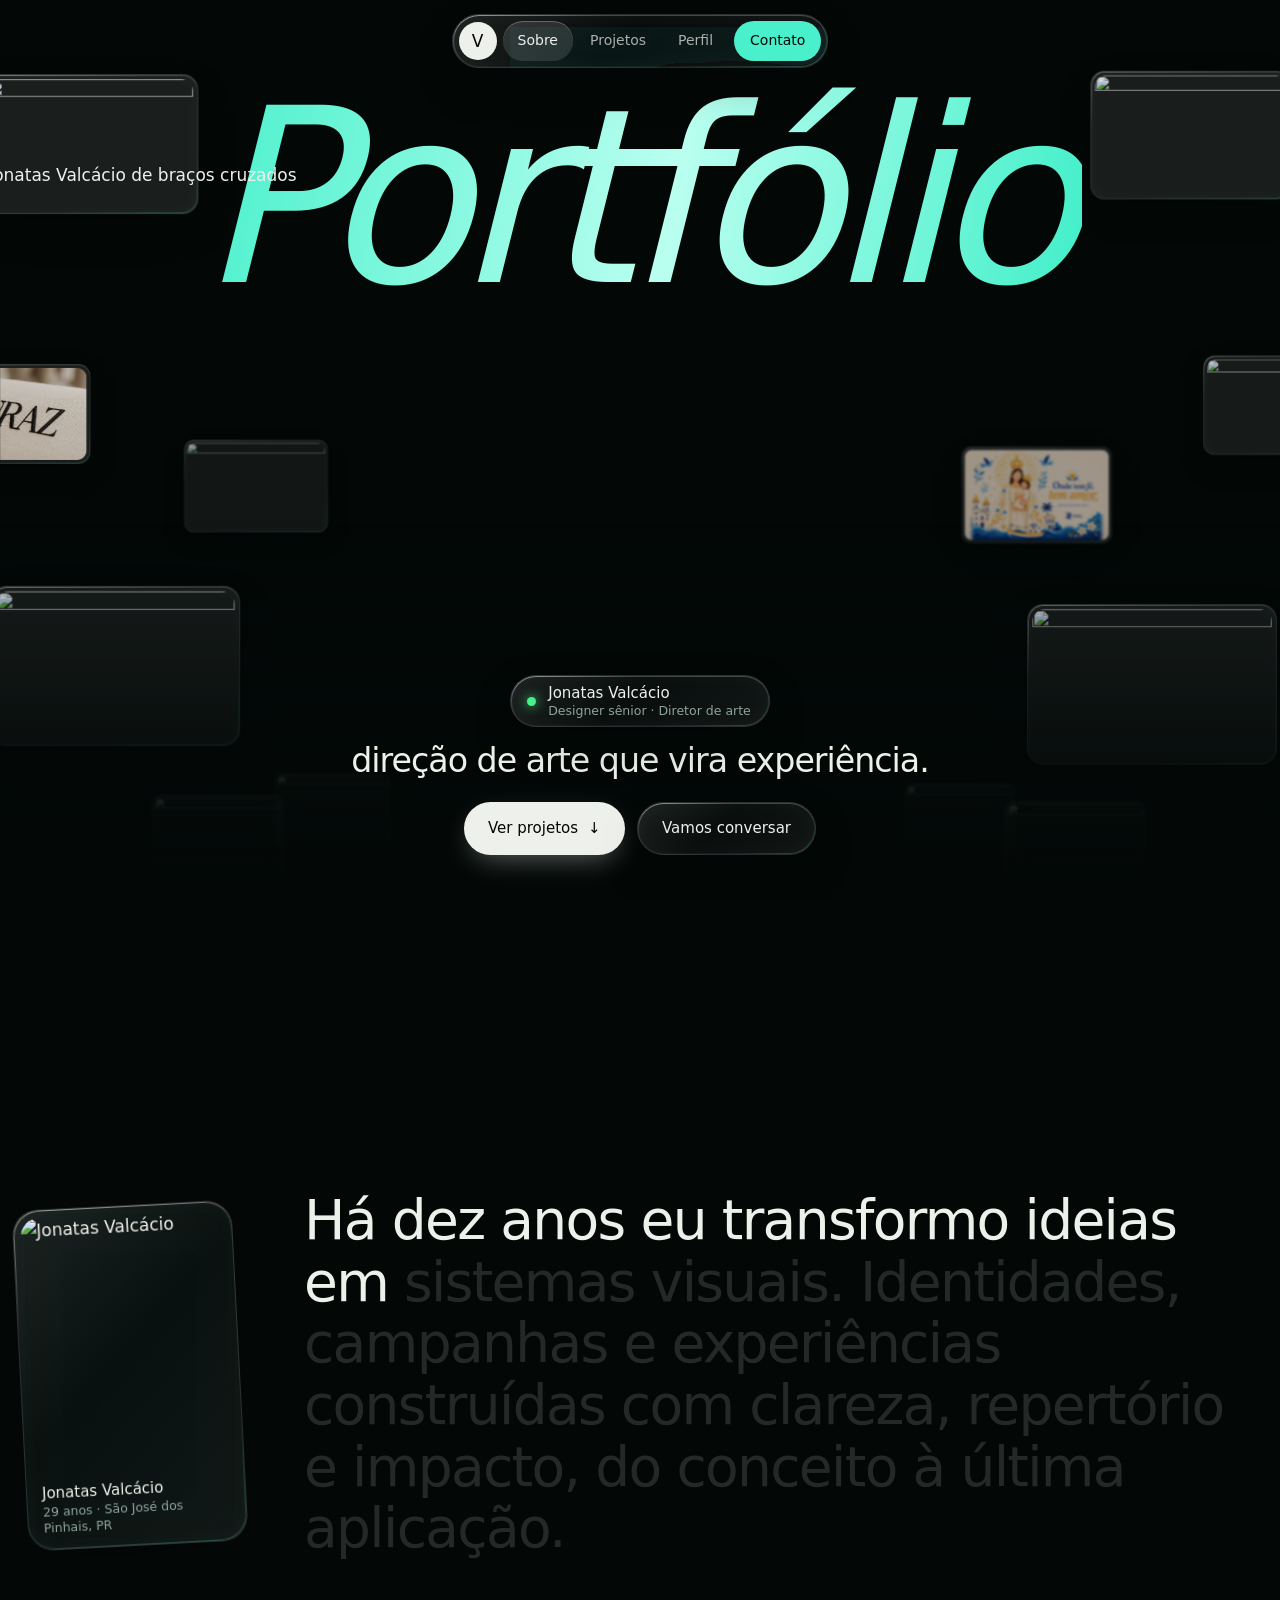
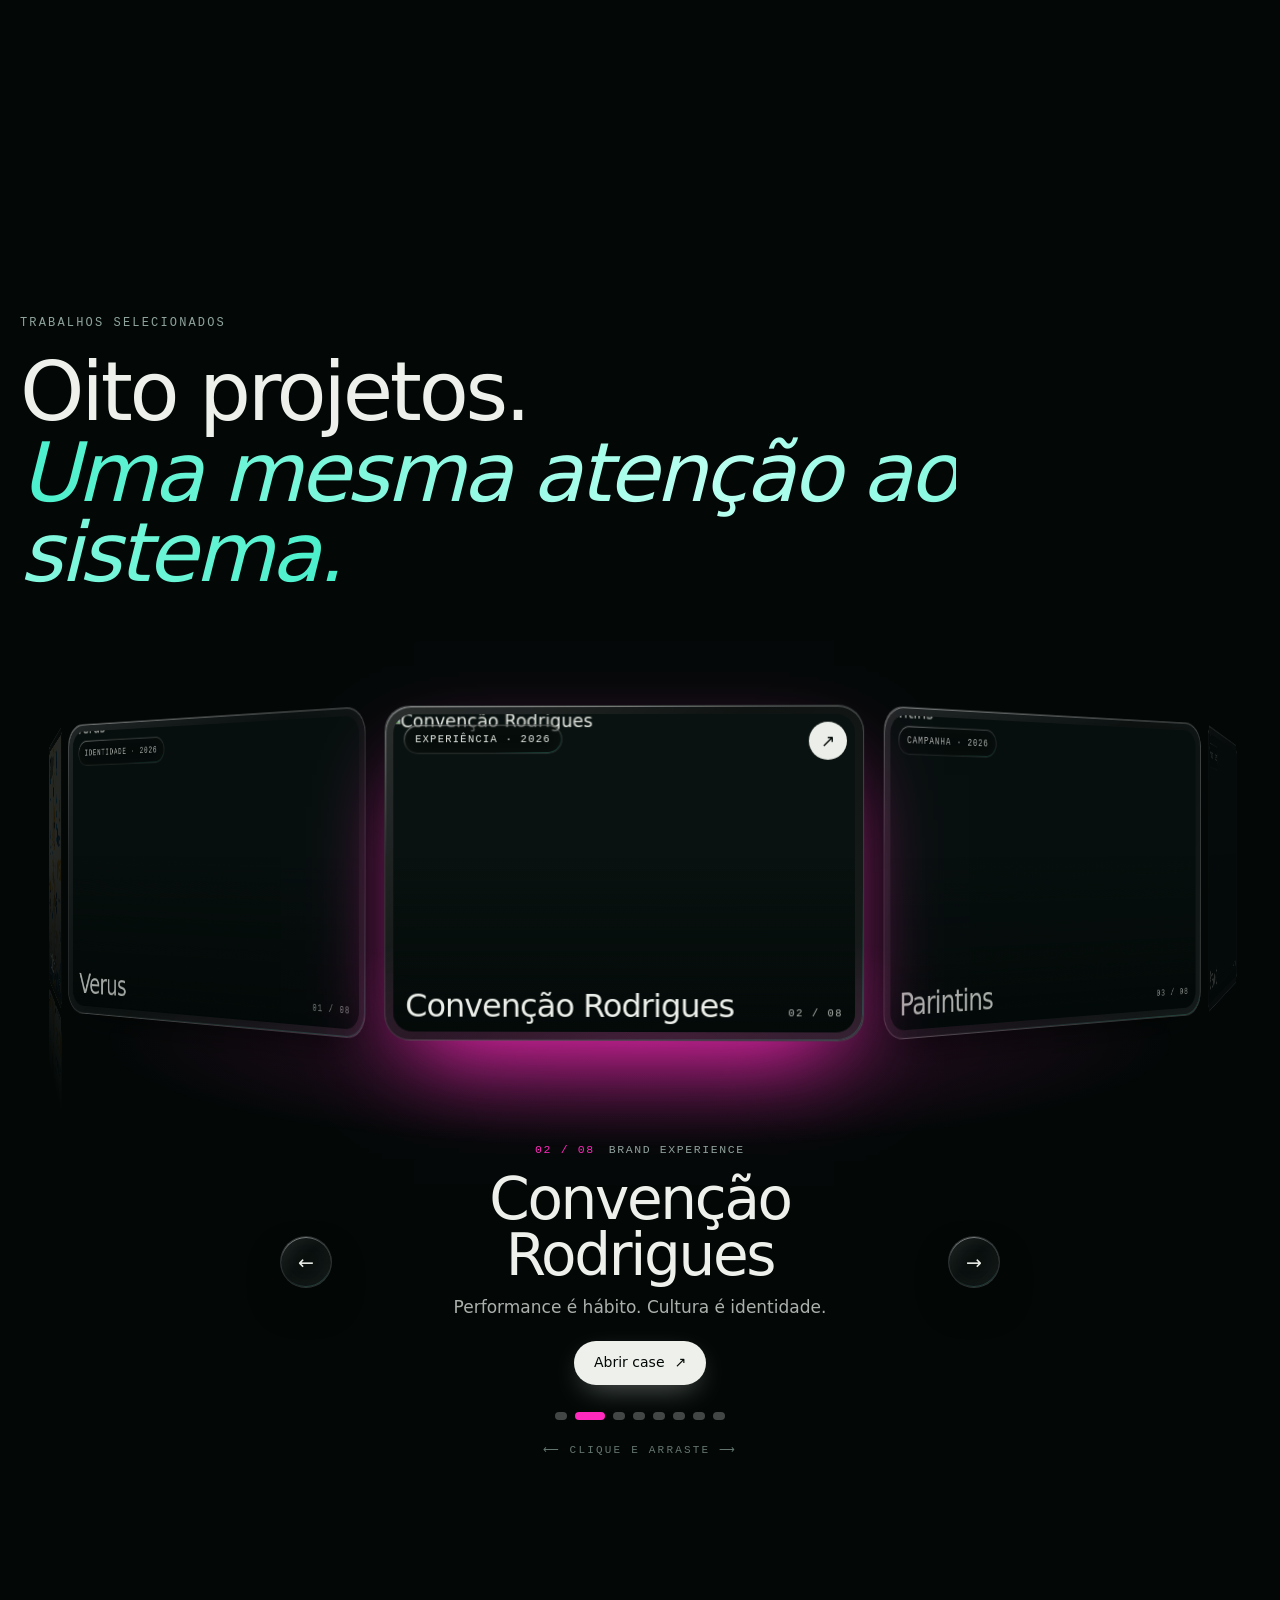
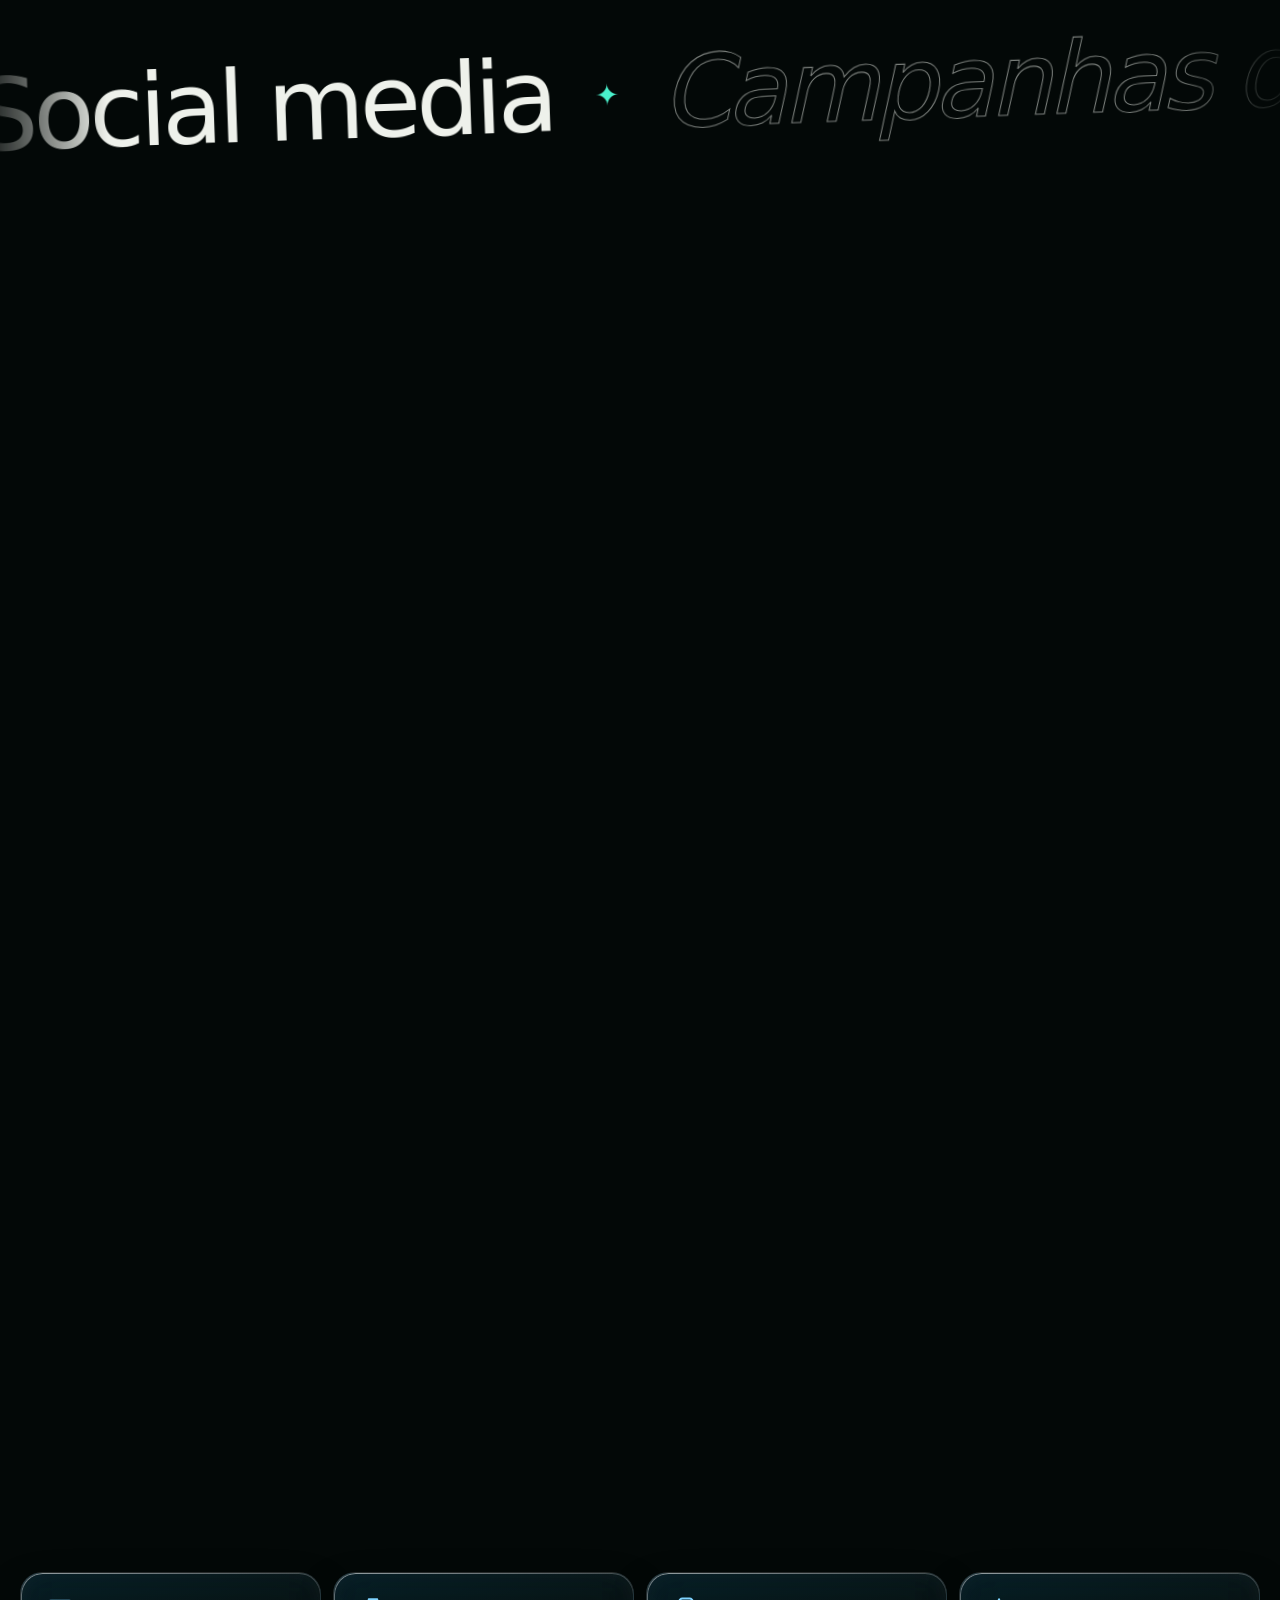
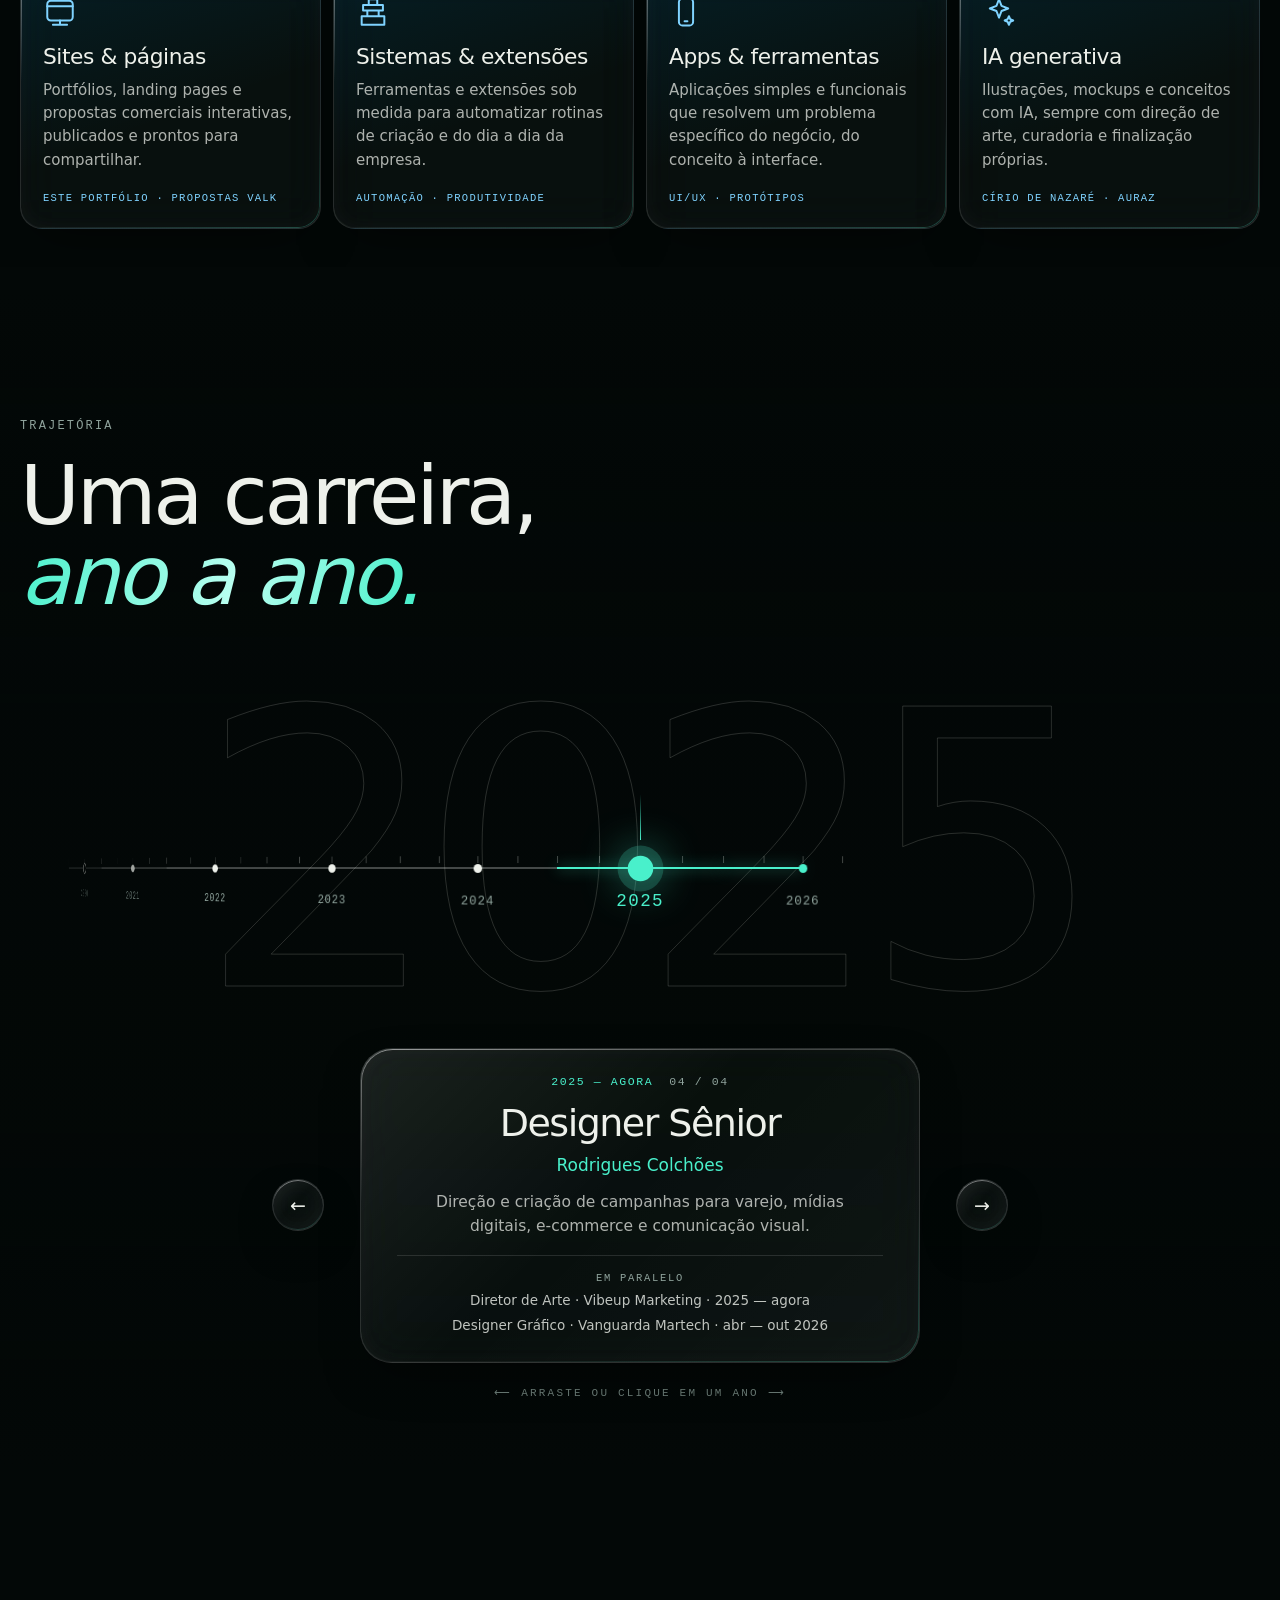
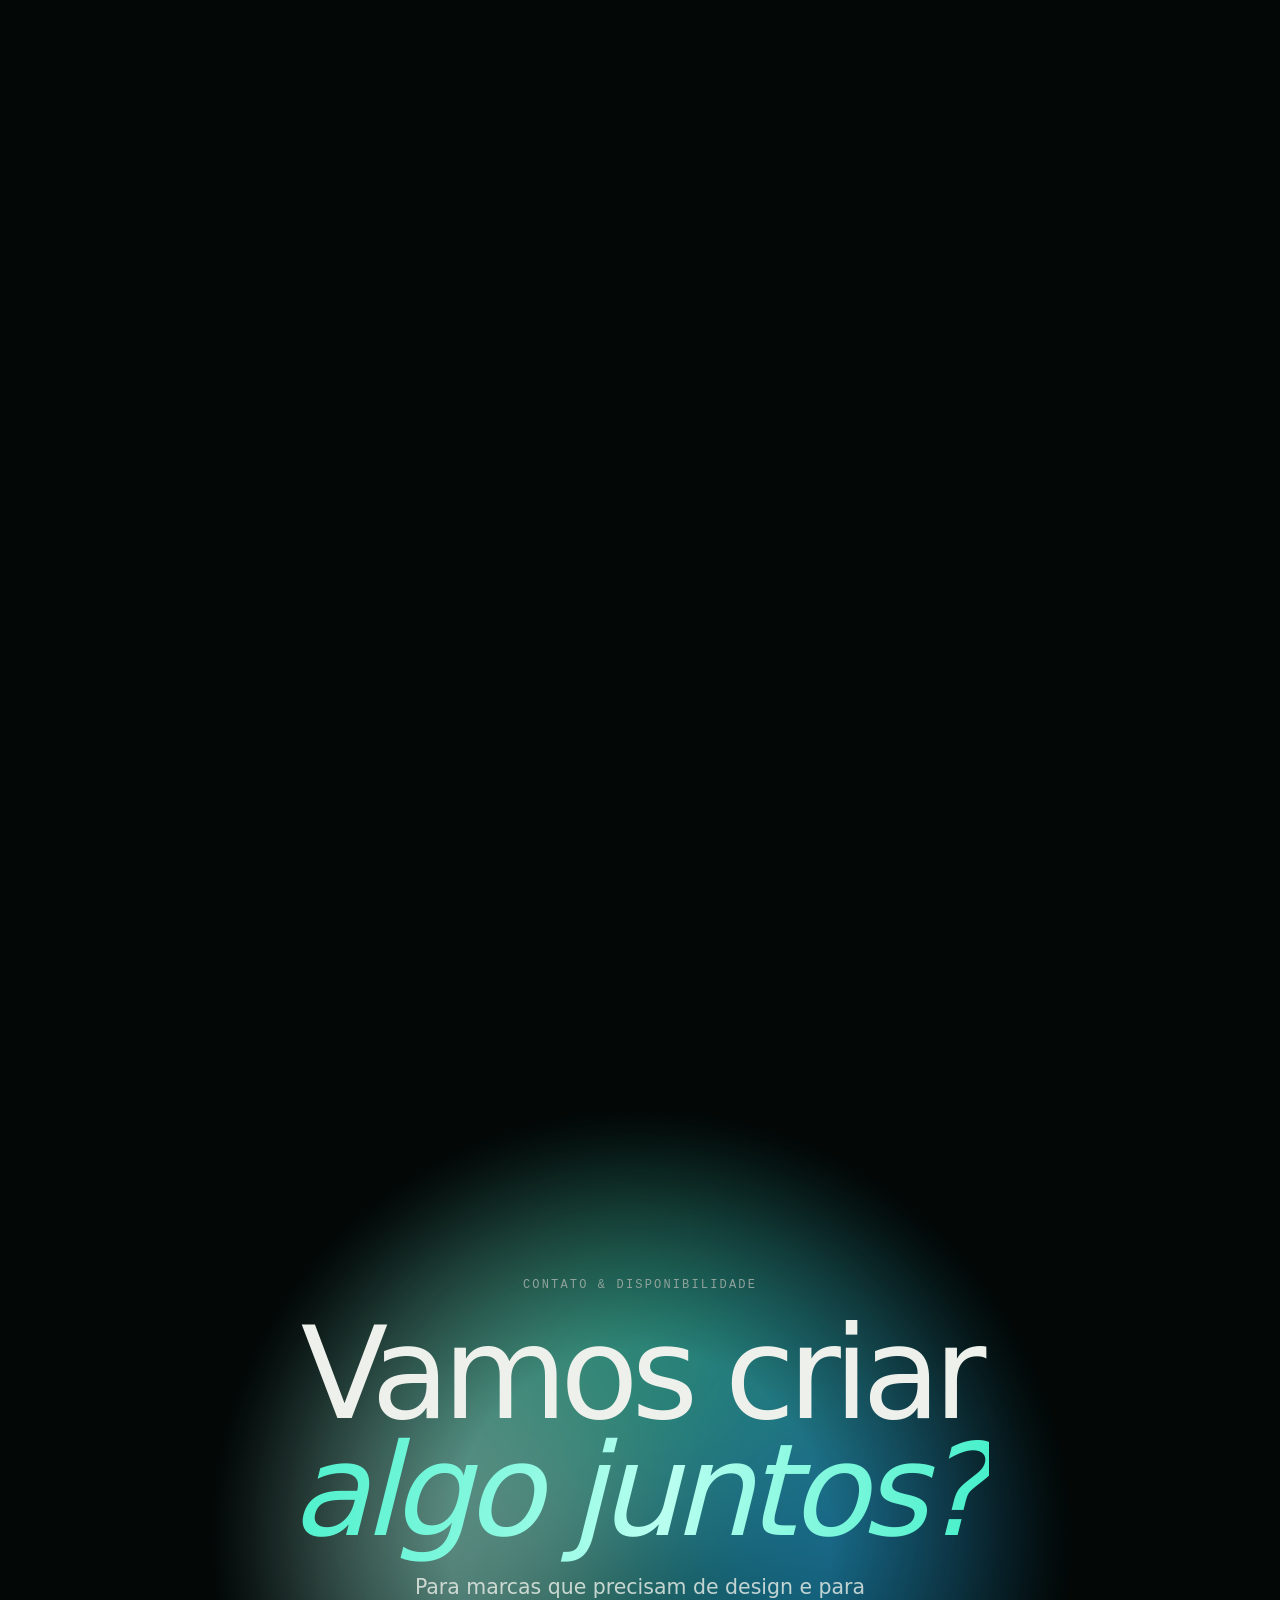
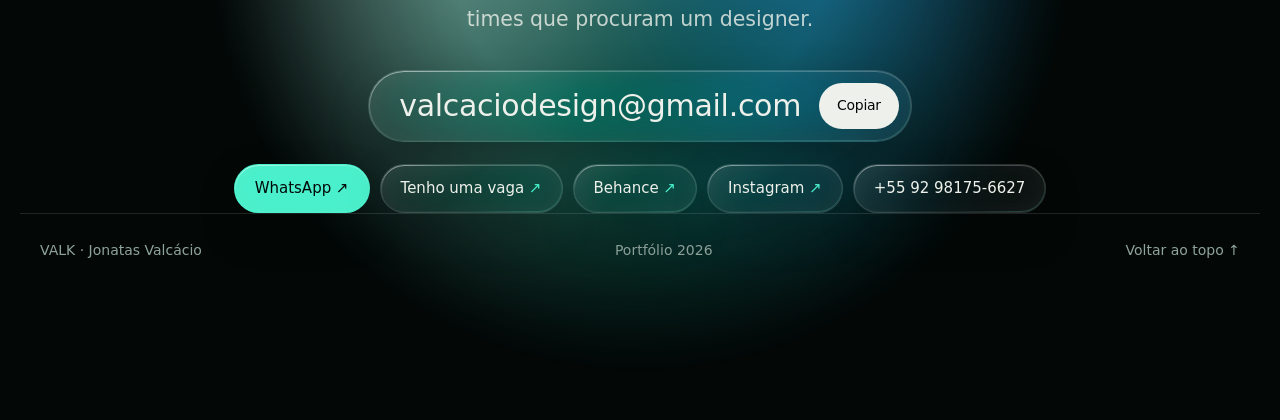
==== commit 25c36dcb: "Adiciona seção Lab (IA e desenvolvimento) e currículo atualizado Co-Authored-By: Claude Opus 5.5 <no" ====
--- a/index.html
+++ b/index.html
@@ -13,7 +13,7 @@
 <link rel="icon" href="assets/favicon.svg">
 <link rel="preload" href="assets/profile/hero.jpg" as="image">
 <link rel="preload" href="assets/fonts/Demo-Light.otf" as="font" type="font/otf" crossorigin>
-<link rel="stylesheet" href="css/style.css?v=202611231851">
+<link rel="stylesheet" href="css/style.css?v=202611231903">
 <script>document.documentElement.classList.add('js')</script>
 </head>
 <body>
@@ -138,6 +138,21 @@
       </ul>
       <p class="svc-cta reveal"><a class="btn btn-primary magnetic" href="#contato">Pedir um orçamento <span>↗</span></a><a class="btn glass magnetic" href="#projetos">Ver os cases</a></p>
     </div>
+  </section>
+
+  <!-- LAB: IA & desenvolvimento -->
+  <section class="lab shell" id="lab">
+    <div class="lab-head reveal">
+      <p class="eyebrow">Lab · IA &amp; desenvolvimento</p>
+      <h2>Além do design,<br><em>soluções que funcionam.</em></h2>
+      <p class="lab-lede">Uso inteligência artificial e um pouco de código para levar ideias do layout para o uso real: sites, ferramentas e soluções digitais para marcas e negócios.</p>
+    </div>
+    <ul class="lab-grid">
+        <li class="lab-card glass tilt reveal"><svg viewBox="0 0 24 24" fill="none" stroke="currentColor" stroke-width="1.4" stroke-linecap="round" stroke-linejoin="round" aria-hidden="true"><rect x="3" y="4" width="18" height="14" rx="2.5"/><path d="M3 8h18M7 21h10M12 18v3"/></svg><h3>Sites &amp; páginas</h3><p>Portfólios, landing pages e propostas comerciais interativas, publicados e prontos para compartilhar.</p><small>Este portfólio · Propostas VALK</small><span class="shine" aria-hidden="true"></span></li>
+        <li class="lab-card glass tilt reveal"><svg viewBox="0 0 24 24" fill="none" stroke="currentColor" stroke-width="1.4" stroke-linecap="round" stroke-linejoin="round" aria-hidden="true"><path d="M9 3h6v4H9zM5 7h14v4H5zM8 11v4m8-4v4M4 15h16v6H4z"/></svg><h3>Sistemas &amp; extensões</h3><p>Ferramentas e extensões sob medida para automatizar rotinas de criação e do dia a dia da empresa.</p><small>Automação · Produtividade</small><span class="shine" aria-hidden="true"></span></li>
+        <li class="lab-card glass tilt reveal"><svg viewBox="0 0 24 24" fill="none" stroke="currentColor" stroke-width="1.4" stroke-linecap="round" stroke-linejoin="round" aria-hidden="true"><rect x="7" y="2.5" width="10" height="19" rx="2.5"/><path d="M11 18.5h2"/></svg><h3>Apps &amp; ferramentas</h3><p>Aplicações simples e funcionais que resolvem um problema específico do negócio, do conceito à interface.</p><small>UI/UX · Protótipos</small><span class="shine" aria-hidden="true"></span></li>
+        <li class="lab-card glass tilt reveal"><svg viewBox="0 0 24 24" fill="none" stroke="currentColor" stroke-width="1.4" stroke-linecap="round" stroke-linejoin="round" aria-hidden="true"><path d="M12 3l1.8 4.7L18.5 9.5l-4.7 1.8L12 16l-1.8-4.7L5.5 9.5l4.7-1.8z"/><path d="M19 15l.9 2.1L22 18l-2.1.9L19 21l-.9-2.1L16 18l2.1-.9z"/></svg><h3>IA generativa</h3><p>Ilustrações, mockups e conceitos com IA, sempre com direção de arte, curadoria e finalização próprias.</p><small>Círio de Nazaré · Auraz</small><span class="shine" aria-hidden="true"></span></li>
+    </ul>
   </section>
 
   <!-- PLANS -->
@@ -259,7 +274,7 @@
         <h3 class="card-label">Habilidades</h3>
         <ul class="tags">
           <li>Criatividade</li><li>Organização</li><li>Visão estratégica</li><li>Resolução de problemas</li>
-          <li>Atenção aos detalhes</li><li>Trabalho em equipe</li><li>Agilidade</li><li>Aprendizado rápido</li><li>Boa comunicação</li><li>Tráfego pago</li>
+          <li>Atenção aos detalhes</li><li>Trabalho em equipe</li><li>Agilidade</li><li>Aprendizado rápido</li><li>Boa comunicação</li><li>Tráfego pago</li><li>IA generativa</li><li>Desenvolvimento web</li>
         </ul>
         <span class="shine" aria-hidden="true"></span>
       </article>
@@ -340,6 +355,6 @@
 
 <div class="toast glass" id="toast" role="status" aria-live="polite"></div>
 <!--/SITE-->
-<script src="js/app.js?v=202611231851"></script>
+<script src="js/app.js?v=202611231903"></script>
 </body>
 </html>
--- a/css/style.css
+++ b/css/style.css
@@ -0,0 +1,585 @@
+/* VALK — liquid glass portfolio v2
+   Layout: immersive 3D hero (work floating in space) → scroll-scrubbed manifesto → 3D ring gallery → bento → glowing contact. */
+@font-face{font-family:Demo;src:url(../assets/fonts/Demo-Light.otf) format("opentype");font-weight:300;font-display:swap}
+@font-face{font-family:Demo;src:url(../assets/fonts/Demo-Regular.otf) format("opentype");font-weight:400;font-display:swap}
+@font-face{font-family:Demo;src:url(../assets/fonts/Demo-Italic.otf) format("opentype");font-weight:300 400;font-style:italic;font-display:swap}
+@font-face{font-family:Demo;src:url(../assets/fonts/Demo-Bold.otf) format("opentype");font-weight:700;font-display:swap}
+@font-face{font-family:Demo;src:url(../assets/fonts/Demo-Medium.otf) format("opentype");font-weight:500;font-display:swap}
+
+:root{
+  --ink:#030807;
+  --ink-2:#0a1311;
+  --paper:#eef1eb;
+  --muted:#8fa39c;
+  --aqua:#49f0cb;
+  --aqua-dark:#0a7d68;
+  --accent:#49f0cb;
+  --line:rgba(255,255,255,.12);
+  --font:Demo,"SF Pro Display",-apple-system,BlinkMacSystemFont,"Segoe UI",system-ui,sans-serif;
+  --mono:ui-monospace,"SF Mono",Menlo,Consolas,monospace;
+  --ease:cubic-bezier(.22,1,.36,1);
+  --spring:cubic-bezier(.34,1.56,.64,1);
+  --r-lg:32px;--r-md:22px;--r-sm:14px;
+  --gutter:max(20px,env(safe-area-inset-left,0px));
+  --gutter-r:max(20px,env(safe-area-inset-right,0px));
+  color-scheme:dark;
+}
+*,*::before,*::after{box-sizing:border-box}
+html{scroll-behavior:smooth;-webkit-text-size-adjust:100%;background:var(--ink)}
+body{margin:0;background:var(--ink);color:var(--paper);font-family:var(--font);font-weight:300;font-size:17px;line-height:1.55;-webkit-font-smoothing:antialiased;overflow-x:clip}
+img{max-width:100%;display:block}
+a{color:inherit;text-decoration:none}
+button{font:inherit;color:inherit;background:none;border:0;cursor:pointer}
+b,strong{font-weight:400}
+em{font-style:italic;font-weight:300}
+:focus-visible{outline:2px solid var(--aqua);outline-offset:3px;border-radius:12px}
+[hidden]{display:none!important}
+::selection{background:var(--aqua);color:var(--ink)}
+.shell{width:100%;max-width:1280px;margin-inline:auto;padding-left:var(--gutter);padding-right:var(--gutter-r)}
+
+/* liquid gradient text */
+.hero-title em,h2 em,.contact-title em{
+  background:linear-gradient(100deg,var(--aqua) 0%,#b9fff0 25%,var(--aqua) 45%,#2bb7ff 70%,var(--aqua) 100%);
+  background-size:220% 100%;-webkit-background-clip:text;background-clip:text;color:transparent;
+  animation:liquidText 9s ease-in-out infinite alternate;padding-right:.06em;
+}
+@keyframes liquidText{to{background-position:100% 0}}
+
+/* ---------- Liquid glass material ---------- */
+.glass{
+  position:relative;
+  background:linear-gradient(135deg,rgba(255,255,255,.10),rgba(255,255,255,.03) 45%,rgba(255,255,255,.06));
+  -webkit-backdrop-filter:blur(22px) saturate(170%);
+  backdrop-filter:blur(22px) saturate(170%);
+  border:1px solid rgba(255,255,255,.12);
+  box-shadow:inset 0 1px 0 rgba(255,255,255,.22),inset 0 -1px 0 rgba(255,255,255,.04),inset 0 0 22px rgba(255,255,255,.035),0 18px 50px -18px rgba(0,0,0,.65);
+}
+.glass::before{
+  content:"";position:absolute;inset:0;border-radius:inherit;padding:1px;pointer-events:none;
+  background:linear-gradient(160deg,rgba(255,255,255,.45),rgba(255,255,255,0) 30%,rgba(255,255,255,0) 70%,rgba(73,240,203,.25));
+  -webkit-mask:linear-gradient(#000 0 0) content-box,linear-gradient(#000 0 0);-webkit-mask-composite:xor;mask-composite:exclude;
+}
+.liquid-ok .dock,.liquid-ok .lens{
+  -webkit-backdrop-filter:url(#liquid) blur(10px) saturate(180%);
+  backdrop-filter:url(#liquid) blur(10px) saturate(180%);
+}
+
+/* ---------- Ambient ---------- */
+.ambient{position:fixed;inset:0;z-index:-1;overflow:hidden;pointer-events:none;background:radial-gradient(120% 80% at 50% -10%,#0b1b17 0%,var(--ink) 60%)}
+.blob{position:absolute;width:55vmax;height:55vmax;border-radius:50%;filter:blur(90px);opacity:.34;mix-blend-mode:screen;transition:background 1.2s var(--ease)}
+.b1{background:radial-gradient(circle,var(--aqua) 0%,transparent 62%);top:-22vmax;left:-14vmax;animation:drift1 26s ease-in-out infinite alternate}
+.b2{background:radial-gradient(circle,var(--accent) 0%,transparent 60%);bottom:-28vmax;right:-18vmax;opacity:.28;animation:drift2 32s ease-in-out infinite alternate}
+.b3{background:radial-gradient(circle,var(--aqua-dark) 0%,transparent 60%);top:30vh;left:35vw;width:40vmax;height:40vmax;opacity:.3;animation:drift3 22s ease-in-out infinite alternate}
+@keyframes drift1{to{transform:translate(18vw,22vh) scale(1.15)}}
+@keyframes drift2{to{transform:translate(-22vw,-18vh) scale(.9)}}
+@keyframes drift3{to{transform:translate(-30vw,10vh) scale(1.2)}}
+.grain{position:absolute;inset:-50%;opacity:.06;background-image:url("data:image/svg+xml,%3Csvg xmlns='http://www.w3.org/2000/svg' width='160' height='160'%3E%3Cfilter id='n'%3E%3CfeTurbulence type='fractalNoise' baseFrequency='.9' numOctaves='3' stitchTiles='stitch'/%3E%3C/filter%3E%3Crect width='100%25' height='100%25' filter='url(%23n)'/%3E%3C/svg%3E")}
+.scroll-progress{position:fixed;top:0;left:0;height:2px;width:100%;z-index:60;transform-origin:0 50%;transform:scaleX(var(--sp,0));background:linear-gradient(90deg,var(--aqua-dark),var(--aqua))}
+
+/* ---------- Dock ---------- */
+.dock-wrap{position:fixed;z-index:50;left:0;right:0;top:calc(14px + env(safe-area-inset-top,0px));display:flex;justify-content:center;padding-inline:12px;pointer-events:none;transition:transform .6s var(--ease)}
+.dock-wrap.is-hidden{transform:translateY(-130%)}
+.dock{pointer-events:auto;display:flex;align-items:center;gap:6px;padding:6px;border-radius:999px;max-width:100%}
+.dock-brand span{display:grid;place-items:center;width:38px;height:38px;border-radius:50%;background:var(--paper);color:var(--ink);font-weight:500;font-size:17px;transition:transform .5s var(--spring)}
+.dock-brand:hover span{transform:rotate(-12deg) scale(1.06)}
+.dock-links{position:relative;display:flex;gap:2px}
+.dock-links a{position:relative;z-index:1;padding:9px 15px;border-radius:999px;font-size:14px;font-weight:400;color:rgba(238,241,235,.7);transition:color .3s}
+.dock-links a:hover,.dock-links a.is-active{color:var(--paper)}
+.dock-pill{position:absolute;z-index:0;top:0;bottom:0;left:0;width:0;border-radius:999px;background:rgba(255,255,255,.12);box-shadow:inset 0 1px 0 rgba(255,255,255,.25);transition:transform .55s var(--spring),width .55s var(--spring),opacity .3s;opacity:0}
+.dock-cta{padding:9px 16px;border-radius:999px;background:var(--aqua);color:var(--ink);font-size:14px;font-weight:500;transition:transform .4s var(--spring),box-shadow .3s}
+.dock-cta:hover{transform:scale(1.05);box-shadow:0 0 28px -4px var(--aqua)}
+@media (max-width:420px){.dock-links a{padding:9px 10px;font-size:13px}.dock-cta{padding:9px 12px;font-size:13px}}
+
+/* ---------- Buttons ---------- */
+.btn{display:inline-flex;align-items:center;gap:10px;padding:14px 24px;border-radius:999px;font-weight:400;font-size:15px;transition:transform .45s var(--spring),box-shadow .3s,background .3s;will-change:transform}
+.btn span{transition:transform .45s var(--spring)}
+.btn:hover span{transform:translate(2px,-2px)}
+.btn:active{scale:.96}
+.btn-primary{background:var(--paper);color:var(--ink);font-weight:500;box-shadow:0 10px 30px -10px rgba(238,241,235,.45)}
+.btn-primary:hover{box-shadow:0 14px 44px -8px rgba(73,240,203,.65)}
+.btn-sm{padding:11px 20px;font-size:14px}
+.round{width:52px;height:52px;border-radius:50%;display:grid;place-items:center;font-size:19px;transition:transform .45s var(--spring),background .3s;flex:none}
+.round:hover{transform:scale(1.08);background:rgba(255,255,255,.12)}
+.round:active{transform:scale(.92)}
+
+/* ---------- Type ---------- */
+.eyebrow{font-family:var(--mono);font-size:12px;letter-spacing:.18em;text-transform:uppercase;color:var(--muted);margin:0 0 20px}
+h1,h2,h3{margin:0;font-weight:300;letter-spacing:-.04em;line-height:.98;text-wrap:balance}
+h2{font-size:clamp(40px,6.4vw,96px)}
+.section-head{margin-bottom:clamp(40px,6vw,72px)}
+
+/* ---------- HERO ---------- */
+.hero,.lens-inner{position:relative;min-height:100svh;display:flex;align-items:center;justify-content:center;padding:120px var(--gutter-r) 120px var(--gutter)}
+.hero{overflow:hidden;isolation:isolate}
+.space{position:absolute;inset:0;z-index:-1;perspective:1000px;perspective-origin:50% 50%;pointer-events:none}
+.space-world{position:absolute;inset:0;transform-style:preserve-3d;will-change:transform}
+.tile{position:absolute;left:50%;top:50%;width:var(--w);transform-style:preserve-3d;pointer-events:auto;cursor:pointer}
+.tile-in{border-radius:18px;padding:5px;animation:bob var(--dur,9s) ease-in-out infinite alternate;animation-delay:var(--del,0s);transition:scale .6s var(--spring)}
+.tile-in img{border-radius:14px;width:100%;aspect-ratio:var(--ar,16/10);object-fit:cover}
+.tile:hover .tile-in{scale:1.06}
+@keyframes bob{from{translate:0 -10px;rotate:-1.2deg}to{translate:0 12px;rotate:1.2deg}}
+.hero::after{content:"";position:absolute;inset:0;z-index:-1;pointer-events:none;background:radial-gradient(60% 55% at 50% 50%,rgba(3,8,7,.82),rgba(3,8,7,.35) 60%,transparent 85%),linear-gradient(180deg,transparent 70%,var(--ink))}
+
+.hero-center{display:flex;flex-direction:column;align-items:center;text-align:center;max-width:1100px;will-change:transform,opacity}
+.badge{display:inline-flex;align-items:center;gap:12px;padding:6px 16px 6px 6px;border-radius:999px;margin-bottom:34px;transition:transform .5s var(--spring)}
+.badge:hover{transform:scale(1.04)}
+.badge img{width:44px;height:44px;border-radius:50%;object-fit:cover;object-position:50% 25%}
+.badge span{display:grid;text-align:left;line-height:1.25}
+.badge b{font-size:15px;font-weight:400}
+.badge small{font-size:12.5px;color:var(--muted)}
+.live{width:9px;height:9px;border-radius:50%;background:#46f08a;box-shadow:0 0 12px #46f08a;margin-left:4px;animation:pulse 2s infinite}
+@keyframes pulse{50%{opacity:.35;transform:scale(.7)}}
+.hero-title{font-size:clamp(48px,9.4vw,150px);line-height:.92;letter-spacing:-.055em;font-weight:300;margin-bottom:28px}
+.hero-title .line{display:block;overflow:hidden;padding:0 .04em .1em}
+.hero-title em{font-weight:300}
+.word-rise{display:inline-block;transform:translateY(110%) rotate(4deg);opacity:0;transition:transform 1.3s var(--ease) .15s,opacity 1s .15s}
+.is-in .word-rise{transform:none;opacity:1}
+.word{display:inline-block;white-space:nowrap}
+.char{display:inline-block;transform:translateY(110%) rotate(8deg);opacity:0;transition:transform 1.2s var(--ease),opacity .9s}
+.is-in .char{transform:none;opacity:1}
+.hero-sub{max-width:40ch;font-size:clamp(17px,1.6vw,21px);color:rgba(238,241,235,.72);margin:0 0 34px}
+.hero-actions{display:flex;flex-wrap:wrap;justify-content:center;gap:12px}
+.hero-foot{position:absolute;left:0;right:0;bottom:28px;display:flex;align-items:center;justify-content:center;gap:18px;margin:0;font-family:var(--mono);font-size:11px;letter-spacing:.18em;text-transform:uppercase;color:var(--muted)}
+.scroll-line{width:1px;height:36px;background:linear-gradient(var(--aqua),transparent);transform-origin:top;animation:line 2s var(--ease) infinite}
+@keyframes line{0%{transform:scaleY(0)}50%{transform:scaleY(1)}100%{transform:scaleY(1);opacity:0}}
+
+/* glass lens following the cursor */
+.lens{position:absolute;z-index:5;left:0;top:0;width:220px;height:220px;border-radius:50%;overflow:hidden;pointer-events:none;
+  opacity:0;scale:.4;transition:opacity .4s,scale .6s var(--spring);
+  -webkit-backdrop-filter:blur(6px) saturate(180%);backdrop-filter:blur(6px) saturate(180%);
+  background:radial-gradient(circle at 30% 25%,rgba(255,255,255,.18),transparent 40%),rgba(3,8,7,.25);
+  box-shadow:inset 0 2px 1px rgba(255,255,255,.5),inset 0 -6px 18px rgba(73,240,203,.25),inset 0 0 40px rgba(255,255,255,.08),0 30px 60px -20px rgba(0,0,0,.7)}
+.lens.is-on{opacity:1;scale:1}
+.lens::after{content:"";position:absolute;inset:0;border-radius:50%;box-shadow:inset 0 0 0 1px rgba(255,255,255,.35);pointer-events:none}
+.lens-inner{position:absolute;left:0;top:0;margin:0;transform-origin:0 0;will-change:transform}
+.lens-inner .hero-center{filter:drop-shadow(1.5px 0 0 rgba(255,60,120,.55)) drop-shadow(-1.5px 0 0 rgba(60,160,255,.55))}
+.lens-inner .reveal{opacity:1!important;transform:none!important;filter:none!important}
+@media (hover:none){.lens{display:none}}
+
+/* ---------- Manifesto (scroll-scrubbed) ---------- */
+.manifesto{position:relative;height:230vh}
+.manifesto-sticky{position:sticky;top:0;min-height:100svh;display:grid;grid-template-columns:220px 1fr;grid-template-rows:1fr auto;align-items:center;column-gap:clamp(28px,5vw,80px);padding-block:110px 60px}
+.mini-portrait{margin:0;border-radius:26px;padding:7px;align-self:center;rotate:-3deg;transition:rotate .6s var(--spring)}
+.mini-portrait:hover{rotate:0deg}
+.mini-portrait img{border-radius:20px;aspect-ratio:4/5;object-fit:cover;object-position:50% 20%;width:100%;height:auto}
+.mini-portrait figcaption{display:grid;padding:12px 8px 6px;line-height:1.3}
+.mini-portrait b{font-size:15px}
+.mini-portrait span{font-size:12.5px;color:var(--muted)}
+.scrub{margin:0;font-size:clamp(28px,4.3vw,64px);line-height:1.12;letter-spacing:-.03em;font-weight:300;text-wrap:pretty}
+.scrub .w{opacity:.14;transition:opacity .25s linear,color .25s}
+.scrub .w.on{opacity:1}
+.scrub .w.hl.on{color:var(--aqua)}
+.facts{grid-column:1/-1;list-style:none;margin:40px 0 0;padding:28px 0 0;border-top:1px solid var(--line);display:grid;grid-template-columns:repeat(3,1fr);gap:16px}
+.facts li{display:flex;align-items:baseline;gap:12px}
+.facts b{font-size:clamp(36px,4vw,60px);font-weight:300;letter-spacing:-.04em;color:var(--aqua);font-variant-numeric:tabular-nums;line-height:1}
+.facts span{color:var(--muted);font-size:14px}
+@media (max-width:760px){
+  .manifesto{height:200vh}
+  .manifesto-sticky{grid-template-columns:1fr;row-gap:28px;align-content:center}
+  .mini-portrait{width:150px}
+  .facts{margin-top:8px;grid-template-columns:1fr 1fr 1fr}
+  .facts li{flex-direction:column;gap:4px}
+  .facts span{font-size:12.5px;line-height:1.3}
+}
+
+/* ---------- Projects ring ---------- */
+.projects{position:relative;padding-block:clamp(90px,12vw,150px) 60px;overflow:hidden}
+.ring-stage{--cw:min(480px,74vw);position:relative;height:calc(var(--cw) * .72 + 120px);perspective:1700px;perspective-origin:50% 38%;cursor:grab;touch-action:pan-y;user-select:none;-webkit-user-select:none;outline:none}
+.ring-stage.is-dragging{cursor:grabbing}
+.ring-stage:focus-visible .ring-card.is-front .rc-frame{outline:2px solid var(--aqua);outline-offset:4px}
+.ring{position:absolute;left:50%;top:40px;width:0;height:0;transform-style:preserve-3d}
+.ring-card{position:absolute;left:calc(var(--cw) / -2);top:0;width:var(--cw);will-change:transform,opacity;-webkit-tap-highlight-color:transparent}
+.rc-frame{position:relative;border-radius:26px;padding:8px;overflow:hidden;transition:box-shadow .5s}
+.rc-img{position:relative;border-radius:19px;overflow:hidden;aspect-ratio:16/11;background:var(--ink-2)}
+.rc-img img{width:100%;height:100%;object-fit:cover;pointer-events:none;-webkit-user-drag:none;will-change:transform}
+.rc-img::after{content:"";position:absolute;inset:0;background:linear-gradient(180deg,transparent 45%,rgba(3,8,7,.75))}
+.rc-tag{position:absolute;left:20px;bottom:18px;right:20px;z-index:2;display:flex;justify-content:space-between;align-items:end;gap:10px}
+.rc-tag b{font-size:clamp(22px,2.6vw,32px);font-weight:300;letter-spacing:-.03em;line-height:1}
+.rc-tag small{font-family:var(--mono);font-size:10.5px;letter-spacing:.14em;text-transform:uppercase;color:rgba(238,241,235,.75)}
+.rc-chip{position:absolute;top:18px;left:18px;z-index:2;padding:6px 11px;border-radius:999px;font-family:var(--mono);font-size:10.5px;letter-spacing:.12em;text-transform:uppercase}
+.rc-open{position:absolute;top:16px;right:16px;z-index:2;width:38px;height:38px;border-radius:50%;display:grid;place-items:center;background:var(--paper);color:var(--ink);transform:scale(0);transition:transform .5s var(--spring)}
+.ring-card.is-front .rc-open{transform:scale(1)}
+.ring-card.is-front .rc-frame{box-shadow:0 40px 90px -30px var(--ac,var(--aqua)),inset 0 1px 0 rgba(255,255,255,.25)}
+.rc-reflect{position:absolute;left:8px;right:8px;top:100%;height:60%;margin-top:10px;border-radius:19px;overflow:hidden;opacity:.22;transform:scaleY(-1);-webkit-mask:linear-gradient(to top,rgba(0,0,0,.9),transparent 55%);mask:linear-gradient(to top,rgba(0,0,0,.9),transparent 55%);pointer-events:none}
+.rc-reflect img{width:100%;height:auto;aspect-ratio:16/11;object-fit:cover}
+.ring-floor{position:absolute;left:50%;top:calc(var(--cw) * .55);width:140%;height:320px;transform:translateX(-50%);background:radial-gradient(40% 45% at 50% 35%,color-mix(in srgb,var(--accent) 20%,transparent),transparent 75%);transition:background 1s;pointer-events:none}
+.ring-hud{display:flex;align-items:center;justify-content:center;gap:clamp(14px,4vw,48px);margin-top:10px}
+.ring-info{text-align:center;max-width:520px;min-width:0;flex:1}
+.ring-meta{display:flex;justify-content:center;gap:14px;font-family:var(--mono);font-size:11.5px;letter-spacing:.14em;text-transform:uppercase;color:var(--muted)}
+.ring-meta span:first-child{color:var(--accent);transition:color .6s}
+.ring-info h3{font-size:clamp(34px,4.6vw,58px);margin:12px 0 10px;font-weight:300}
+.ring-info p{color:rgba(238,241,235,.72);margin:0 0 20px;min-height:1.55em}
+.swap{animation:swap .6s var(--ease)}
+@keyframes swap{from{opacity:0;transform:translateY(12px);filter:blur(6px)}}
+.ring-dots{display:flex;justify-content:center;gap:8px;margin-top:28px}
+.ring-dots button{width:8px;height:8px;border-radius:999px;background:rgba(255,255,255,.25);transition:width .5s var(--spring),background .4s}
+.ring-dots button[aria-selected="true"]{width:30px;background:var(--accent)}
+.drag-hint{text-align:center;font-family:var(--mono);font-size:11px;letter-spacing:.2em;text-transform:uppercase;color:var(--muted);margin:22px 0 0;opacity:.7}
+.drag-hint span{display:inline-block;animation:nudge 2s ease-in-out infinite}
+.drag-hint span:last-child{animation-direction:reverse}
+@keyframes nudge{50%{transform:translateX(-5px)}}
+@media (max-width:640px){.ring-hud .round{display:none}}
+
+/* ---------- Archive ---------- */
+.archive{padding-block:clamp(40px,6vw,80px);overflow:hidden}
+.marquee{position:relative;padding-block:24px;rotate:-2deg;scale:1.04;-webkit-mask:linear-gradient(90deg,transparent,#000 10%,#000 90%,transparent);mask:linear-gradient(90deg,transparent,#000 10%,#000 90%,transparent)}
+.marquee-track{display:flex;align-items:center;gap:40px;width:max-content;animation:marquee 42s linear infinite}
+.marquee-track span{font-size:clamp(44px,7.5vw,120px);font-weight:300;letter-spacing:-.05em;white-space:nowrap}
+.marquee-track span:nth-of-type(even){font-style:italic;color:transparent;-webkit-text-stroke:1px rgba(238,241,235,.5)}
+.marquee-track i{font-style:normal;color:var(--aqua);font-size:28px}
+@keyframes marquee{to{transform:translateX(-50%)}}
+.archive-copy{display:grid;grid-template-columns:220px 1fr;gap:clamp(20px,5vw,80px);margin-top:48px}
+.archive-lede{margin:0;max-width:40ch;font-size:clamp(20px,2.2vw,28px);line-height:1.3;color:rgba(238,241,235,.8)}
+@media (max-width:760px){.archive-copy{grid-template-columns:1fr;gap:0}}
+
+/* ---------- Profile bento ---------- */
+.profile{padding-block:clamp(90px,12vw,150px)}
+.bento{display:grid;grid-template-columns:repeat(12,1fr);gap:14px}
+.card{border-radius:var(--r-lg);padding:clamp(22px,3vw,34px);overflow:hidden;min-width:0;transform:perspective(1100px) rotateX(var(--rx,0deg)) rotateY(var(--ry,0deg));transition:transform .6s var(--ease)}
+.b-timeline{grid-column:span 7;grid-row:span 2}
+.b-tools{grid-column:span 6}
+.b-skills{grid-column:span 6}
+.b-edu{grid-column:span 12}
+.card-label{font-family:var(--mono);font-size:12px;font-weight:400;letter-spacing:.16em;text-transform:uppercase;color:var(--aqua);margin-bottom:24px;line-height:1.3}
+.timeline{list-style:none;margin:0;padding:0 0 0 22px;border-left:1px solid var(--line);display:grid;gap:28px}
+.timeline li{position:relative;display:grid;gap:2px}
+.timeline li::before{content:"";position:absolute;left:-28.5px;top:6px;width:11px;height:11px;border-radius:50%;background:var(--ink);border:2px solid var(--muted)}
+.timeline li:first-child::before{border-color:var(--aqua);background:var(--aqua);box-shadow:0 0 0 5px rgba(73,240,203,.18)}
+.timeline time{font-family:var(--mono);font-size:12px;letter-spacing:.08em;color:var(--muted)}
+.timeline b{font-size:clamp(20px,2vw,26px);font-weight:300;letter-spacing:-.02em;line-height:1.2}
+.timeline span{color:rgba(238,241,235,.65)}
+.tools{list-style:none;margin:0;padding:0;display:grid;grid-template-columns:repeat(3,1fr);gap:10px}
+.tools li{display:grid;justify-items:center;gap:8px;padding:14px 6px;border-radius:var(--r-sm);background:rgba(255,255,255,.04);border:1px solid rgba(255,255,255,.06);transition:transform .45s var(--spring),background .3s}
+.tools li:hover{transform:translateY(-4px) scale(1.04);background:rgba(255,255,255,.08)}
+.tools b{display:grid;place-items:center;width:46px;height:46px;border-radius:12px;font-size:16px;font-weight:500;color:var(--c);background:color-mix(in srgb,var(--c) 14%,#071210);border:1px solid color-mix(in srgb,var(--c) 45%,transparent)}
+.tools span{font-size:12.5px;color:var(--muted);text-align:center}
+.tags{list-style:none;margin:0;padding:0;display:flex;flex-wrap:wrap;gap:8px}
+.tags li{padding:8px 14px;border-radius:999px;border:1px solid var(--line);font-size:14.5px;transition:background .3s,border-color .3s}
+.tags li:hover{background:rgba(73,240,203,.1);border-color:rgba(73,240,203,.4)}
+.edu-main{font-size:clamp(30px,4vw,52px);font-weight:300;letter-spacing:-.035em;line-height:1;margin:0 0 20px;display:flex;flex-wrap:wrap;align-items:baseline;gap:6px 18px}
+.edu-main small{font-size:15px;letter-spacing:0;color:var(--muted)}
+.edu-list{list-style:none;margin:0;padding:0;display:flex;flex-wrap:wrap;gap:8px 26px;color:rgba(238,241,235,.8)}
+.edu-list li::before{content:"↳ ";color:var(--aqua)}
+.shine{position:absolute;inset:0;border-radius:inherit;pointer-events:none;opacity:0;transition:opacity .4s;background:radial-gradient(420px circle at var(--mx,50%) var(--my,50%),rgba(255,255,255,.14),transparent 45%)}
+.tilt:hover .shine{opacity:1}
+@media (max-width:900px){.b-timeline,.b-tools,.b-skills,.b-edu{grid-column:1/-1;grid-row:auto}}
+@media (max-width:420px){.tools{grid-template-columns:repeat(2,1fr)}}
+
+/* ---------- Contact ---------- */
+.contact{position:relative;overflow:hidden;padding-top:clamp(100px,14vw,180px);isolation:isolate}
+.contact-orb{position:absolute;z-index:-1;left:50%;top:48%;width:min(900px,130vw);aspect-ratio:1;translate:-50% -50%;border-radius:50%;filter:blur(70px);opacity:.55;
+  background:conic-gradient(from 0deg,var(--aqua),#2bb7ff,var(--aqua-dark),#b9fff0,var(--aqua));animation:spin 18s linear infinite;
+  -webkit-mask:radial-gradient(circle,#000 30%,transparent 68%);mask:radial-gradient(circle,#000 30%,transparent 68%)}
+@keyframes spin{to{rotate:360deg}}
+.contact-inner{display:flex;flex-direction:column;align-items:center;text-align:center;padding-bottom:clamp(80px,10vw,140px)}
+.contact-title{font-size:clamp(52px,10vw,160px);line-height:.92;letter-spacing:-.055em;margin-bottom:44px}
+.mail-pill{display:inline-flex;align-items:center;gap:18px;max-width:100%;padding:12px 12px 12px 30px;border-radius:999px;font-size:clamp(17px,2.6vw,30px);font-weight:300;letter-spacing:-.01em;transition:background .3s}
+.mail-pill span{overflow-wrap:anywhere;min-width:0}
+.mail-pill i{font-style:normal;flex:none;font-size:14px;font-weight:500;padding:12px 18px;border-radius:999px;background:var(--paper);color:var(--ink);transition:transform .45s var(--spring)}
+.mail-pill:hover{background:rgba(255,255,255,.12)}
+.mail-pill:hover i{transform:scale(1.06)}
+.contact-links{display:flex;flex-wrap:wrap;justify-content:center;gap:10px;margin-top:22px}
+.contact-links a{padding:12px 20px;border-radius:999px;font-size:15px;transition:transform .45s var(--spring),background .3s}
+.contact-links a:hover{transform:translateY(-3px);background:rgba(255,255,255,.12)}
+.contact-links span{color:var(--aqua)}
+.footer{display:flex;align-items:center;justify-content:space-between;gap:16px;flex-wrap:wrap;padding-block:26px calc(30px + env(safe-area-inset-bottom,0px));color:var(--muted);font-size:14px;border-top:1px solid var(--line)}
+.footer a:hover{color:var(--aqua)}
+
+/* ---------- Sheet ---------- */
+.sheet{position:fixed;inset:0;z-index:80;display:flex;align-items:flex-end;justify-content:center}
+.sheet-backdrop{position:absolute;inset:0;background:rgba(1,4,3,.55);-webkit-backdrop-filter:blur(10px);backdrop-filter:blur(10px);opacity:0;transition:opacity .5s var(--ease)}
+.sheet-panel{position:relative;width:min(1180px,100%);max-height:calc(100svh - 40px - env(safe-area-inset-top,0px));overflow-y:auto;overscroll-behavior:contain;border-radius:34px 34px 0 0;padding:14px 0 calc(28px + env(safe-area-inset-bottom,0px));background:linear-gradient(180deg,rgba(18,28,25,.82),rgba(6,12,11,.92));transform:translateY(105%);transition:transform .7s var(--ease);scrollbar-width:thin}
+.sheet.is-open .sheet-backdrop{opacity:1}
+.sheet.is-open .sheet-panel{transform:none}
+.sheet-grabber{width:44px;height:5px;border-radius:3px;background:rgba(255,255,255,.28);margin:0 auto 10px}
+.sheet-close{position:sticky;top:4px;float:right;margin-right:16px;width:44px;height:44px;font-size:15px;z-index:3}
+.sheet-head{padding:24px clamp(20px,5vw,56px) 28px}
+.sheet-meta{display:flex;flex-wrap:wrap;gap:8px 16px;font-family:var(--mono);font-size:11.5px;letter-spacing:.14em;text-transform:uppercase;color:var(--muted);margin:0 0 16px}
+.sheet-meta span:first-child{color:var(--accent)}
+.sheet-head h2{font-size:clamp(48px,8vw,110px)}
+.sheet-statement{font-size:clamp(19px,2.2vw,28px);color:rgba(238,241,235,.85);margin:16px 0 0;max-width:30ch;line-height:1.25}
+.sheet-gallery{display:flex;gap:12px;overflow-x:auto;scroll-snap-type:x mandatory;padding:6px clamp(20px,5vw,56px) 18px;scroll-padding-inline:clamp(20px,5vw,56px);scrollbar-width:none;cursor:grab}
+.sheet-gallery::-webkit-scrollbar{display:none}
+.sheet-gallery figure{flex:none;margin:0;height:clamp(240px,52vh,560px);border-radius:22px;overflow:hidden;scroll-snap-align:start;background:var(--ink-2);opacity:0;transform:translateY(30px) scale(.97);transition:opacity .7s var(--ease),transform .9s var(--ease)}
+.sheet.is-open .sheet-gallery figure{opacity:1;transform:none}
+.sheet-gallery img{height:100%;width:auto;max-width:none;object-fit:cover;pointer-events:none}
+.sheet-body{display:grid;grid-template-columns:1.4fr 1fr;gap:28px;padding:20px clamp(20px,5vw,56px) 10px}
+.sheet-body p{margin:0;font-size:clamp(17px,1.5vw,20px);color:rgba(238,241,235,.82);max-width:56ch}
+.sheet-body dl{margin:0}
+.sheet-body dt{font-family:var(--mono);font-size:11px;letter-spacing:.14em;text-transform:uppercase;color:var(--muted);margin-bottom:6px}
+.sheet-body dd{margin:0;font-size:17px}
+.sheet-nav{display:flex;justify-content:space-between;gap:12px;padding:26px clamp(20px,5vw,56px) 0}
+@media (max-width:700px){.sheet-body{grid-template-columns:1fr}.sheet-gallery figure{height:clamp(220px,42vh,420px)}.sheet-gallery img{max-width:82vw}}
+
+/* ---------- Toast ---------- */
+.toast{position:fixed;left:50%;bottom:calc(26px + env(safe-area-inset-bottom,0px));z-index:90;padding:13px 22px;border-radius:999px;font-size:15px;transform:translate(-50%,calc(100% + 60px));opacity:0;transition:transform .6s var(--spring),opacity .3s;pointer-events:none}
+.toast.is-on{transform:translate(-50%,0);opacity:1}
+
+/* ---------- Reveal ---------- */
+.js .reveal{opacity:0;transform:translateY(36px) scale(.985);filter:blur(8px);transition:opacity 1s var(--ease),transform 1.1s var(--ease),filter 1s var(--ease);transition-delay:var(--d,0s)}
+.js .reveal.is-in{opacity:1;transform:none;filter:none}
+.js .card.reveal.is-in{transform:perspective(1100px) rotateX(var(--rx,0deg)) rotateY(var(--ry,0deg))}
+
+/* ---------- v3: hero wordmark ---------- */
+.hero-title .big{font-size:clamp(92px,17.5vw,260px);line-height:.92;letter-spacing:-.06em;padding-bottom:.06em}
+.hero-title .small{font-size:clamp(21px,3.3vw,50px);line-height:1.08;letter-spacing:-.03em;color:rgba(238,241,235,.92);margin-top:.15em}
+
+/* ---------- v3: generic tilt ---------- */
+.tilt{transform:perspective(900px) rotateX(var(--rx,0deg)) rotateY(var(--ry,0deg));transition:transform .6s var(--ease)}
+.js .tilt.reveal.is-in{transform:perspective(900px) rotateX(var(--rx,0deg)) rotateY(var(--ry,0deg))}
+.mini-portrait{overflow:hidden}
+.mini-portrait img{transition:scale 1.2s var(--ease)}
+.mini-portrait:hover img{scale:1.05}
+
+/* ---------- v3: services ---------- */
+.services{margin-top:clamp(70px,9vw,120px)}
+.svc-grid{list-style:none;margin:0;padding:0;display:grid;grid-template-columns:repeat(3,1fr);gap:14px}
+.svc{border-radius:var(--r-lg);padding:clamp(22px,2.6vw,32px);display:flex;flex-direction:column;gap:12px;min-height:220px;overflow:hidden;min-width:0}
+.svc h3{font-size:clamp(24px,2.4vw,32px);letter-spacing:-.03em;line-height:1.05}
+.svc p{margin:0;color:rgba(238,241,235,.72);font-size:16px;max-width:34ch}
+.svc small{margin-top:auto;font-family:var(--mono);font-size:11px;letter-spacing:.12em;text-transform:uppercase;color:var(--aqua)}
+.svc-cta{display:flex;flex-wrap:wrap;gap:12px;margin:34px 0 0}
+@media (max-width:980px){.svc-grid{grid-template-columns:repeat(2,1fr)}}
+@media (max-width:600px){.svc-grid{grid-template-columns:1fr}.svc{min-height:0}}
+
+/* ---------- v3: journey timeline ---------- */
+.journey{position:relative;padding-block:clamp(90px,12vw,150px) clamp(50px,7vw,90px);overflow:hidden;isolation:isolate}
+.journey-bg{position:absolute;inset:0;z-index:-1}
+.journey-bg i{position:absolute;inset:0;background-size:cover;background-position:center;opacity:0;scale:1.1;filter:saturate(.75);transition:opacity 1.2s var(--ease),scale 7s linear}
+.journey-bg i.on{opacity:.34;scale:1}
+.journey-bg::after{content:"";position:absolute;inset:0;background:linear-gradient(180deg,var(--ink) 2%,rgba(3,8,7,.5) 35%,rgba(3,8,7,.62) 70%,var(--ink) 98%)}
+.tl-wrap{position:relative}
+.tl-ghost{position:absolute;left:50%;top:46%;translate:-50% -50%;font-size:clamp(150px,30vw,440px);font-weight:300;letter-spacing:-.06em;line-height:1;color:transparent;-webkit-text-stroke:1px rgba(238,241,235,.16);pointer-events:none;font-variant-numeric:tabular-nums;white-space:nowrap}
+.tl-stage{--nw:clamp(92px,13vw,170px);position:relative;height:clamp(230px,30vw,360px);perspective:1100px;cursor:grab;touch-action:pan-y;user-select:none;-webkit-user-select:none;outline:none}
+.tl-stage.is-dragging{cursor:grabbing}
+.tl-stage:focus-visible .tl-node.is-sel .tl-dot{outline:2px solid var(--paper);outline-offset:5px}
+.tl-ring{position:absolute;left:50%;top:50%;width:0;height:0;transform-style:preserve-3d}
+.tl-node{position:absolute;left:calc(var(--nw) / -2);top:-70px;width:var(--nw);height:140px;will-change:transform,opacity;cursor:pointer;-webkit-tap-highlight-color:transparent}
+.tl-seg{position:absolute;left:0;right:0;top:50%;height:2px;margin-top:-1px;background:rgba(238,241,235,.28);transition:background .5s}
+.tl-node::before{content:"";position:absolute;left:0;right:0;top:calc(50% - 12px);height:7px;background:repeating-linear-gradient(90deg,rgba(238,241,235,.28) 0 1px,transparent 1px 25%);background-position:12.5% 0}
+.tl-node.in-range .tl-seg{background:var(--aqua);box-shadow:0 0 14px rgba(73,240,203,.7)}
+.tl-node:first-child .tl-seg{left:50%}
+.tl-node:last-child .tl-seg{right:50%}
+.tl-dot{position:absolute;left:50%;top:50%;width:9px;height:9px;margin:-4.5px;border-radius:50%;background:var(--paper);transition:scale .5s var(--spring),background .4s,box-shadow .4s}
+.tl-node.is-major .tl-dot{width:15px;height:15px;margin:-7.5px;background:var(--ink);border:2px solid var(--paper)}
+.tl-node.in-range .tl-dot{background:var(--aqua);border-color:var(--aqua)}
+.tl-node.is-sel .tl-dot{scale:1.7;background:var(--aqua);border-color:var(--aqua);box-shadow:0 0 0 6px rgba(73,240,203,.2),0 0 26px var(--aqua)}
+.tl-year{position:absolute;left:0;right:0;top:calc(50% + 24px);text-align:center;font-family:var(--mono);font-size:13px;letter-spacing:.08em;color:var(--muted);transition:color .4s,scale .5s var(--spring);font-variant-numeric:tabular-nums}
+.tl-node:hover .tl-year{color:var(--paper)}
+.tl-node.is-sel .tl-year{color:var(--aqua);scale:1.35}
+.tl-needle{position:absolute;left:50%;top:calc(50% - 74px);width:1px;height:46px;background:linear-gradient(transparent,var(--aqua));pointer-events:none}
+.tl-hud{display:flex;align-items:center;justify-content:center;gap:clamp(12px,3vw,36px)}
+.tl-card{flex:1;min-width:0;max-width:560px;border-radius:var(--r-lg);padding:24px clamp(20px,3vw,36px) 26px;text-align:center}
+.tl-meta{display:flex;justify-content:center;gap:16px;margin:0 0 12px;font-family:var(--mono);font-size:11.5px;letter-spacing:.14em;text-transform:uppercase;color:var(--muted)}
+.tl-meta span:first-child{color:var(--aqua)}
+.tl-card h3{font-size:clamp(24px,3vw,38px);line-height:1.08;margin-bottom:8px}
+.tl-company{margin:0;color:var(--aqua)}
+.tl-desc{margin:12px auto 0;max-width:44ch;font-size:15.5px;color:rgba(238,241,235,.72)}
+.tl-also{list-style:none;margin:16px 0 0;padding:14px 0 0;border-top:1px solid var(--line);display:grid;gap:4px;font-size:13.5px;color:rgba(238,241,235,.8)}
+.tl-also::before{content:"Em paralelo";font-family:var(--mono);font-size:10.5px;letter-spacing:.16em;text-transform:uppercase;color:var(--muted)}
+@media (max-width:560px){.tl-hud .round{width:44px;height:44px}}
+
+/* ---------- v3: education tiles ---------- */
+.edu{margin-top:clamp(36px,5vw,56px)}
+.edu-grid{list-style:none;margin:0;padding:0;display:grid;grid-template-columns:repeat(6,1fr);gap:14px}
+.edu-tile{aspect-ratio:1;border-radius:var(--r-md);padding:clamp(16px,1.6vw,22px);display:flex;flex-direction:column;justify-content:space-between;overflow:hidden;min-width:0}
+.edu-tile svg{width:clamp(34px,3.4vw,46px);height:auto;color:var(--aqua);transition:transform .6s var(--spring)}
+.edu-tile:hover svg{transform:scale(1.15) rotate(-6deg)}
+.edu-tile div{display:grid;gap:4px}
+.edu-tile b{font-size:clamp(16px,1.35vw,19px);line-height:1.15;letter-spacing:-.01em}
+.edu-tile span:not(.shine){font-size:12.5px;color:var(--muted);line-height:1.3}
+.edu-tile.is-main{background:linear-gradient(135deg,rgba(73,240,203,.2),rgba(73,240,203,.04) 60%)}
+@media (max-width:1050px){.edu-grid{grid-template-columns:repeat(3,1fr)}}
+@media (max-width:520px){.edu-grid{grid-template-columns:repeat(2,1fr)}}
+
+/* ---------- v3: sheet gallery controls + CTA ---------- */
+.sheet-gallery-wrap{position:relative}
+.gal-btn{position:absolute;z-index:2;top:calc(50% - 20px);translate:0 -50%;background:rgba(3,8,7,.6);transition:transform .45s var(--spring),background .3s,opacity .3s}
+.gal-btn:hover{background:rgba(3,8,7,.85)}
+.gal-prev{left:clamp(10px,2.5vw,28px)}
+.gal-next{right:clamp(10px,2.5vw,28px)}
+.gal-btn:disabled{opacity:0;pointer-events:none}
+@media (hover:none){.gal-btn{display:none}}
+.gal-count{margin:0;padding:0 clamp(20px,5vw,56px);font-family:var(--mono);font-size:11.5px;letter-spacing:.14em;color:var(--muted);font-variant-numeric:tabular-nums}
+.sheet-cta{margin:26px clamp(20px,5vw,56px) 0;border-radius:var(--r-md);padding:18px 18px 18px 26px;display:flex;flex-wrap:wrap;align-items:center;justify-content:space-between;gap:14px}
+.sheet-cta p{margin:0;font-size:clamp(18px,1.8vw,22px)}
+
+/* ---------- v3: contact ---------- */
+.contact-title{margin-bottom:22px}
+.contact-sub{margin:0 0 34px;max-width:38ch;font-size:clamp(17px,1.6vw,21px);color:rgba(238,241,235,.8)}
+.contact-links a.is-wa{background:var(--aqua);color:var(--ink);font-weight:500;border-color:transparent}
+.contact-links a.is-wa span{color:var(--ink)}
+.contact-links a.is-wa:hover{background:#7ff5dc}
+
+/* ---------- v4: stats band ---------- */
+.stats{padding-block:clamp(50px,7vw,100px) clamp(30px,4vw,60px)}
+.stats-eyebrow{display:flex;align-items:center;gap:12px;margin:0 0 clamp(34px,5vw,64px);font-size:14px;font-weight:700;letter-spacing:.24em;text-transform:uppercase;color:rgba(238,241,235,.85)}
+.stats-eyebrow i{width:7px;height:7px;border-radius:50%;background:var(--aqua);box-shadow:0 0 12px var(--aqua)}
+.stats-grid{list-style:none;margin:0;padding:0;display:grid;grid-template-columns:repeat(4,1fr)}
+.stats-grid li{display:flex;flex-direction:column;gap:clamp(18px,2.4vw,34px);padding:6px clamp(16px,3vw,48px) 6px;border-left:1px solid var(--line);min-width:0}
+.stats-grid li:first-child{border-left:0;padding-left:0}
+.stats-grid b{font-size:clamp(60px,9vw,136px);font-weight:700;letter-spacing:-.05em;line-height:.9;color:var(--paper);font-variant-numeric:tabular-nums;white-space:nowrap}
+.stats-grid b em{font-style:normal;font-weight:700;color:var(--aqua)}
+.stats-grid li > span{font-size:clamp(12px,1.05vw,14.5px);font-weight:700;letter-spacing:.14em;text-transform:uppercase;color:rgba(238,241,235,.78)}
+@media (max-width:760px){
+  .stats-grid{grid-template-columns:1fr 1fr;row-gap:36px}
+  .stats-grid li:nth-child(odd){border-left:0;padding-left:0}
+}
+.manifesto-sticky{grid-template-rows:1fr}
+
+/* ---------- v4: project viewer ---------- */
+.sheet-panel{width:min(1640px,100%);height:calc(100svh - 18px - env(safe-area-inset-top,0px));max-height:none;padding:0 0 env(safe-area-inset-bottom,0px);border:1px solid rgba(255,255,255,.1);border-bottom:0;
+  background:radial-gradient(90% 60% at 0% 0%,color-mix(in srgb,var(--accent) 14%,transparent),transparent 60%),linear-gradient(180deg,#0c1614,#040908)}
+.sheet-close{position:sticky;top:14px;float:right;margin:14px 14px -58px 0;width:44px;height:44px;z-index:5;background:rgba(3,8,7,.6)}
+.viewer{display:grid;grid-template-columns:minmax(300px,400px) minmax(0,1fr);gap:clamp(24px,3.2vw,56px);align-items:start;padding:clamp(20px,3vw,48px);padding-right:clamp(20px,5vw,76px)}
+.v-info{position:sticky;top:clamp(20px,3vw,48px);display:flex;flex-direction:column;align-items:flex-start;gap:18px;min-width:0}
+.v-info .sheet-meta{margin:0}
+.v-info h2{font-size:clamp(40px,4.4vw,72px);line-height:.95;overflow-wrap:anywhere}
+.v-info .sheet-statement{margin:0;font-size:clamp(19px,1.7vw,24px);max-width:none;color:var(--paper)}
+.v-desc{margin:0;font-size:16px;color:rgba(238,241,235,.72)}
+.v-facts{margin:6px 0;display:grid;gap:14px;width:100%;padding-top:18px;border-top:1px solid var(--line)}
+.v-facts div{display:grid;grid-template-columns:76px 1fr;gap:10px;align-items:baseline}
+.v-facts dt{font-family:var(--mono);font-size:10.5px;letter-spacing:.14em;text-transform:uppercase;color:var(--muted)}
+.v-facts dd{margin:0;font-size:15px}
+.v-tags{display:flex;flex-wrap:wrap;gap:6px}
+.v-tags span{padding:5px 11px;border-radius:999px;border:1px solid var(--line);font-size:13.5px}
+.v-nav{display:flex;gap:8px;flex-wrap:wrap}
+.v-nav .btn{padding:11px 16px;font-size:14px}
+.v-rows{display:flex;flex-direction:column;gap:12px;min-width:0}
+.vrow{display:flex;gap:12px;align-items:flex-start;width:100%;margin-inline:auto}
+.vfig{display:block;padding:0;min-width:0;border-radius:18px;overflow:hidden;cursor:zoom-in;background:var(--ink-2);opacity:0;transform:translateY(26px) scale(.98);transition:opacity .7s var(--ease),transform .9s var(--ease)}
+.sheet.is-open .vfig{opacity:1;transform:none}
+.vfig img{width:100%;height:100%;object-fit:cover;transition:scale .9s var(--ease)}
+.vfig:hover img{scale:1.035}
+.vfig:focus-visible{outline-offset:-3px}
+@media (max-width:900px){
+  .viewer{grid-template-columns:minmax(0,1fr);padding-right:clamp(20px,3vw,48px)}
+  .v-info{position:static;padding-top:44px}
+  .vfig{border-radius:14px}
+  .vrow,.v-rows{gap:8px}
+}
+
+/* ---------- v4: lightbox ---------- */
+.lb{position:fixed;inset:0;z-index:100;display:grid;place-items:center;padding:calc(64px + env(safe-area-inset-top,0px)) clamp(12px,6vw,96px) calc(64px + env(safe-area-inset-bottom,0px));background:rgba(1,4,3,.9);-webkit-backdrop-filter:blur(18px);backdrop-filter:blur(18px);opacity:0;transition:opacity .3s;touch-action:pan-y;cursor:zoom-out}
+.lb.is-open{opacity:1}
+.lb img{max-width:100%;max-height:100%;min-height:0;object-fit:contain;border-radius:12px;box-shadow:0 40px 100px -30px #000;cursor:default;user-select:none;-webkit-user-select:none}
+.lb .round{position:absolute;background:rgba(3,8,7,.65);cursor:pointer}
+.lb-close{top:calc(12px + env(safe-area-inset-top,0px));right:max(12px,env(safe-area-inset-right,0px));width:44px;height:44px}
+.lb-prev{left:max(14px,env(safe-area-inset-left,0px));top:50%;margin-top:-26px}
+.lb-next{right:max(14px,env(safe-area-inset-right,0px));top:50%;margin-top:-26px}
+.lb-count{position:absolute;left:0;right:0;bottom:calc(20px + env(safe-area-inset-bottom,0px));margin:0;text-align:center;font-family:var(--mono);font-size:11.5px;letter-spacing:.14em;text-transform:uppercase;color:var(--muted);pointer-events:none}
+@media (max-width:700px){
+  .lb-prev,.lb-next{top:auto;bottom:calc(8px + env(safe-area-inset-bottom,0px));margin:0;width:46px;height:46px}
+}
+
+/* ---------- performance: no backdrop blur inside 3D scenes ---------- */
+.rc-frame,.rc-chip,.tile-in{-webkit-backdrop-filter:none;backdrop-filter:none}
+.rc-frame{background:linear-gradient(135deg,rgba(255,255,255,.16),rgba(255,255,255,.05) 45%,rgba(255,255,255,.09))}
+.rc-chip{background:rgba(3,8,7,.55)}
+.tile-in{background:rgba(255,255,255,.1)}
+.rc-dim{position:absolute;inset:0;z-index:3;border-radius:inherit;background:var(--ink);opacity:0;pointer-events:none;will-change:opacity}
+.ring-card{backface-visibility:hidden}
+@media (hover:none){
+  .blob{animation:none;mix-blend-mode:normal}
+  .hero-title em,h2 em,.contact-title em{animation:none}
+  .glass{-webkit-backdrop-filter:blur(14px) saturate(160%);backdrop-filter:blur(14px) saturate(160%)}
+  .rc-frame,.rc-chip,.tile-in{-webkit-backdrop-filter:none;backdrop-filter:none}
+}
+
+/* ---------- plans ---------- */
+.plans{padding-block:clamp(70px,9vw,120px) clamp(30px,4vw,60px)}
+.plans-lede{margin:22px 0 0;max-width:52ch;color:rgba(238,241,235,.72);font-size:clamp(16px,1.4vw,19px)}
+.plans-grid{list-style:none;margin:0;padding:0;display:grid;grid-template-columns:repeat(4,minmax(0,1fr));gap:14px;align-items:stretch}
+.plan{display:flex;flex-direction:column;border-radius:var(--r-lg);padding:clamp(20px,1.8vw,26px);overflow:hidden;min-width:0}
+.plan.is-featured{border-color:rgba(73,240,203,.5);background:radial-gradient(circle at 100% 0%,rgba(73,240,203,.2),transparent 55%),linear-gradient(145deg,rgba(73,240,203,.1),rgba(255,255,255,.04));box-shadow:inset 0 1px 0 rgba(255,255,255,.22),0 24px 70px -20px rgba(0,0,0,.6),0 0 50px -10px rgba(73,240,203,.25)}
+.plan-tags{display:flex;flex-wrap:wrap;gap:6px;margin:0 0 16px}
+.plan-tag,.plan-special{padding:6px 10px;border-radius:999px;font-size:10.5px;font-weight:700;letter-spacing:.1em;text-transform:uppercase}
+.plan-tag{border:1px solid var(--line);color:rgba(238,241,235,.8)}
+.is-featured .plan-tag{border-color:rgba(73,240,203,.35);background:rgba(73,240,203,.12);color:#c9fff2}
+.plan-special{background:var(--paper);color:var(--ink)}
+.plan h3{font-size:clamp(22px,1.9vw,27px);font-weight:400;letter-spacing:-.03em;line-height:1.1}
+.plan-sub{margin:8px 0 20px;color:var(--muted);font-size:14.5px;line-height:1.4;min-height:2.8em}
+.plan-price{margin:0;display:flex;flex-wrap:wrap;align-items:baseline;gap:4px 8px}
+.plan-price b{font-size:clamp(38px,3.3vw,50px);font-weight:700;letter-spacing:-.05em;line-height:.95;color:var(--aqua);font-variant-numeric:tabular-nums;white-space:nowrap}
+.plan-price span{color:var(--muted);font-size:13px}
+.plan-note{margin:10px 0 0;font-size:13.5px;line-height:1.4;color:rgba(238,241,235,.85)}
+.plan-saving{margin:14px 0 0;padding:10px 12px;border-radius:14px;border:1px solid rgba(73,240,203,.25);background:rgba(73,240,203,.08);font-size:13px;line-height:1.4;color:#c9fff2}
+.plan-saving b{font-weight:700}
+.plan-feats{list-style:none;margin:20px 0 0;padding:20px 0 0;border-top:1px solid var(--line);display:grid;gap:9px;font-size:14.5px;line-height:1.4}
+.plan-feats li{display:grid;grid-template-columns:16px 1fr;gap:8px}
+.plan-feats li::before{content:"✓";color:var(--aqua);font-size:13px}
+.plan-ideal{margin:auto 0 18px;padding-top:20px;font-size:13px;line-height:1.45;color:var(--muted)}
+.plan-ideal b{color:var(--paper)}
+.plan .btn{justify-content:center;padding:12px 18px;font-size:14px}
+.plans-foot{margin:28px 0 0;color:var(--muted)}
+.plans-foot a{color:var(--aqua)}
+@media (max-width:1150px){.plans-grid{grid-template-columns:repeat(2,minmax(0,1fr))}}
+@media (max-width:640px){.plans-grid{grid-template-columns:1fr}.plan-sub{min-height:0}}
+
+/* ---------- plans: collapsed by default ---------- */
+.plans .section-head{margin-bottom:clamp(24px,3vw,36px)}
+.plans-toggle{display:flex;align-items:center;justify-content:space-between;gap:20px;width:min(560px,100%);padding:16px 16px 16px 28px;border-radius:999px;text-align:left;transition:background .3s}
+.plans-toggle:hover{background:rgba(255,255,255,.12)}
+.pt-text{display:grid;gap:2px;min-width:0}
+.pt-text b{font-size:clamp(17px,1.6vw,21px);font-weight:400}
+.pt-text small{font-size:13px;color:var(--muted)}
+.plans-toggle i{position:relative;flex:none;width:48px;height:48px;border-radius:50%;background:var(--aqua);transition:transform .6s var(--spring),background .3s}
+.plans-toggle i::before,.plans-toggle i::after{content:"";position:absolute;left:50%;top:50%;width:16px;height:2px;margin:-1px 0 0 -8px;border-radius:2px;background:var(--ink)}
+.plans-toggle i::after{rotate:90deg}
+.plans-toggle[aria-expanded="true"] i{transform:rotate(135deg);background:var(--paper)}
+.plans-body{display:grid;grid-template-rows:0fr;transition:grid-template-rows .8s var(--ease)}
+.plans-body.is-open{grid-template-rows:1fr}
+.plans-inner{min-height:0;overflow:hidden;visibility:hidden;transition:visibility 0s .8s}
+.plans-body.is-open .plans-inner{visibility:visible;transition-delay:0s}
+.plans-body.is-done .plans-inner{overflow:visible}
+.plans-grid{padding-top:28px}
+.plans-foot{padding-bottom:4px}
+
+/* ---------- v8: hero with portrait — word behind the subject ---------- */
+.hero{display:block;padding:0;min-height:100svh;height:100svh;max-height:1200px}
+.hero::after{z-index:4;background:linear-gradient(180deg,transparent 58%,rgba(3,8,7,.82) 86%,var(--ink) 100%)}
+.hero-stage{position:absolute;z-index:0;left:50%;bottom:0;translate:-50.5% 0;width:min(max(100vw,calc(82svh * 1.792)),calc(94svh * 1.792));aspect-ratio:2000/1116;pointer-events:none}
+.hero-stage img{position:absolute;inset:0;width:100%;height:100%;max-width:none;will-change:transform,opacity;transform-origin:50% 60%}
+.hs-bg{-webkit-mask:linear-gradient(90deg,transparent,#000 16%,#000 84%,transparent),linear-gradient(180deg,transparent,#000 14%);-webkit-mask-composite:source-in;mask:linear-gradient(90deg,transparent,#000 16%,#000 84%,transparent),linear-gradient(180deg,transparent,#000 14%);mask-composite:intersect}
+.space{z-index:1}
+.hero-word{position:absolute;z-index:2;left:0;right:0;top:9.5svh;margin:0;text-align:center;pointer-events:none}
+.hero-word .big{font-size:clamp(96px,19vw,300px);overflow:visible;padding:0}
+.hero-word .word-rise{will-change:translate,opacity;text-shadow:none}
+.hs-front{z-index:3}
+.hs-cut{animation:cutIn 1.4s var(--ease) both}
+@keyframes cutIn{from{opacity:0;translate:0 30px}}
+.hero-center{position:absolute;z-index:5;left:0;right:0;bottom:clamp(26px,5svh,56px);max-width:none;padding-inline:var(--gutter) var(--gutter-r);gap:0}
+.badge{padding:8px 18px 8px 16px;margin-bottom:16px;gap:12px}
+.badge .live{margin:0}
+.hero-tagline{margin:0 0 22px;font-size:clamp(20px,2.6vw,38px);letter-spacing:-.03em;line-height:1.1;color:var(--paper)}
+@media (max-width:760px){
+  .hero-word{top:16svh}
+  .hero-word .big{font-size:25.5vw}
+  .hero-stage{width:calc(74svh * 1.792);translate:-51.5% 0}
+}
+
+/* ---------- lab: IA & desenvolvimento ---------- */
+.lab{padding-block:clamp(60px,8vw,110px) clamp(20px,3vw,40px)}
+.lab-head{display:grid;grid-template-columns:1.1fr 1fr;gap:16px clamp(24px,5vw,80px);align-items:end;margin-bottom:clamp(28px,4vw,48px)}
+.lab-head .eyebrow{grid-column:1/-1;margin:0}
+.lab-head h2{font-size:clamp(36px,5vw,72px)}
+.lab-lede{margin:0;max-width:44ch;color:rgba(238,241,235,.72);font-size:clamp(16px,1.4vw,19px)}
+.lab-grid{list-style:none;margin:0;padding:0;display:grid;grid-template-columns:repeat(4,minmax(0,1fr));gap:12px}
+.lab-card{border-radius:var(--r-md);padding:22px;display:flex;flex-direction:column;gap:10px;overflow:hidden;min-width:0;
+  background:linear-gradient(160deg,rgba(43,183,255,.12),rgba(255,255,255,.03) 55%)}
+.lab-card svg{width:34px;height:auto;color:#7fd3ff;margin-bottom:6px;transition:transform .6s var(--spring)}
+.lab-card:hover svg{transform:scale(1.12) rotate(-6deg)}
+.lab-card h3{font-size:clamp(20px,1.7vw,24px);letter-spacing:-.02em;line-height:1.1}
+.lab-card p{margin:0;font-size:15px;color:rgba(238,241,235,.72)}
+.lab-card small{margin-top:auto;padding-top:8px;font-family:var(--mono);font-size:10.5px;letter-spacing:.12em;text-transform:uppercase;color:#7fd3ff}
+@media (max-width:1050px){.lab-grid{grid-template-columns:repeat(2,minmax(0,1fr))}}
+@media (max-width:760px){.lab-head{grid-template-columns:1fr}}
+@media (max-width:520px){.lab-grid{grid-template-columns:1fr}}
+
+@media (prefers-reduced-motion:reduce){
+  *,*::before,*::after{animation-duration:.001s!important;animation-iteration-count:1!important;transition-duration:.001s!important}
+  html{scroll-behavior:auto}
+  .js .reveal{opacity:1;transform:none;filter:none}
+  .char,.word-rise{transform:none;opacity:1}
+  .scrub .w{opacity:1}
+}
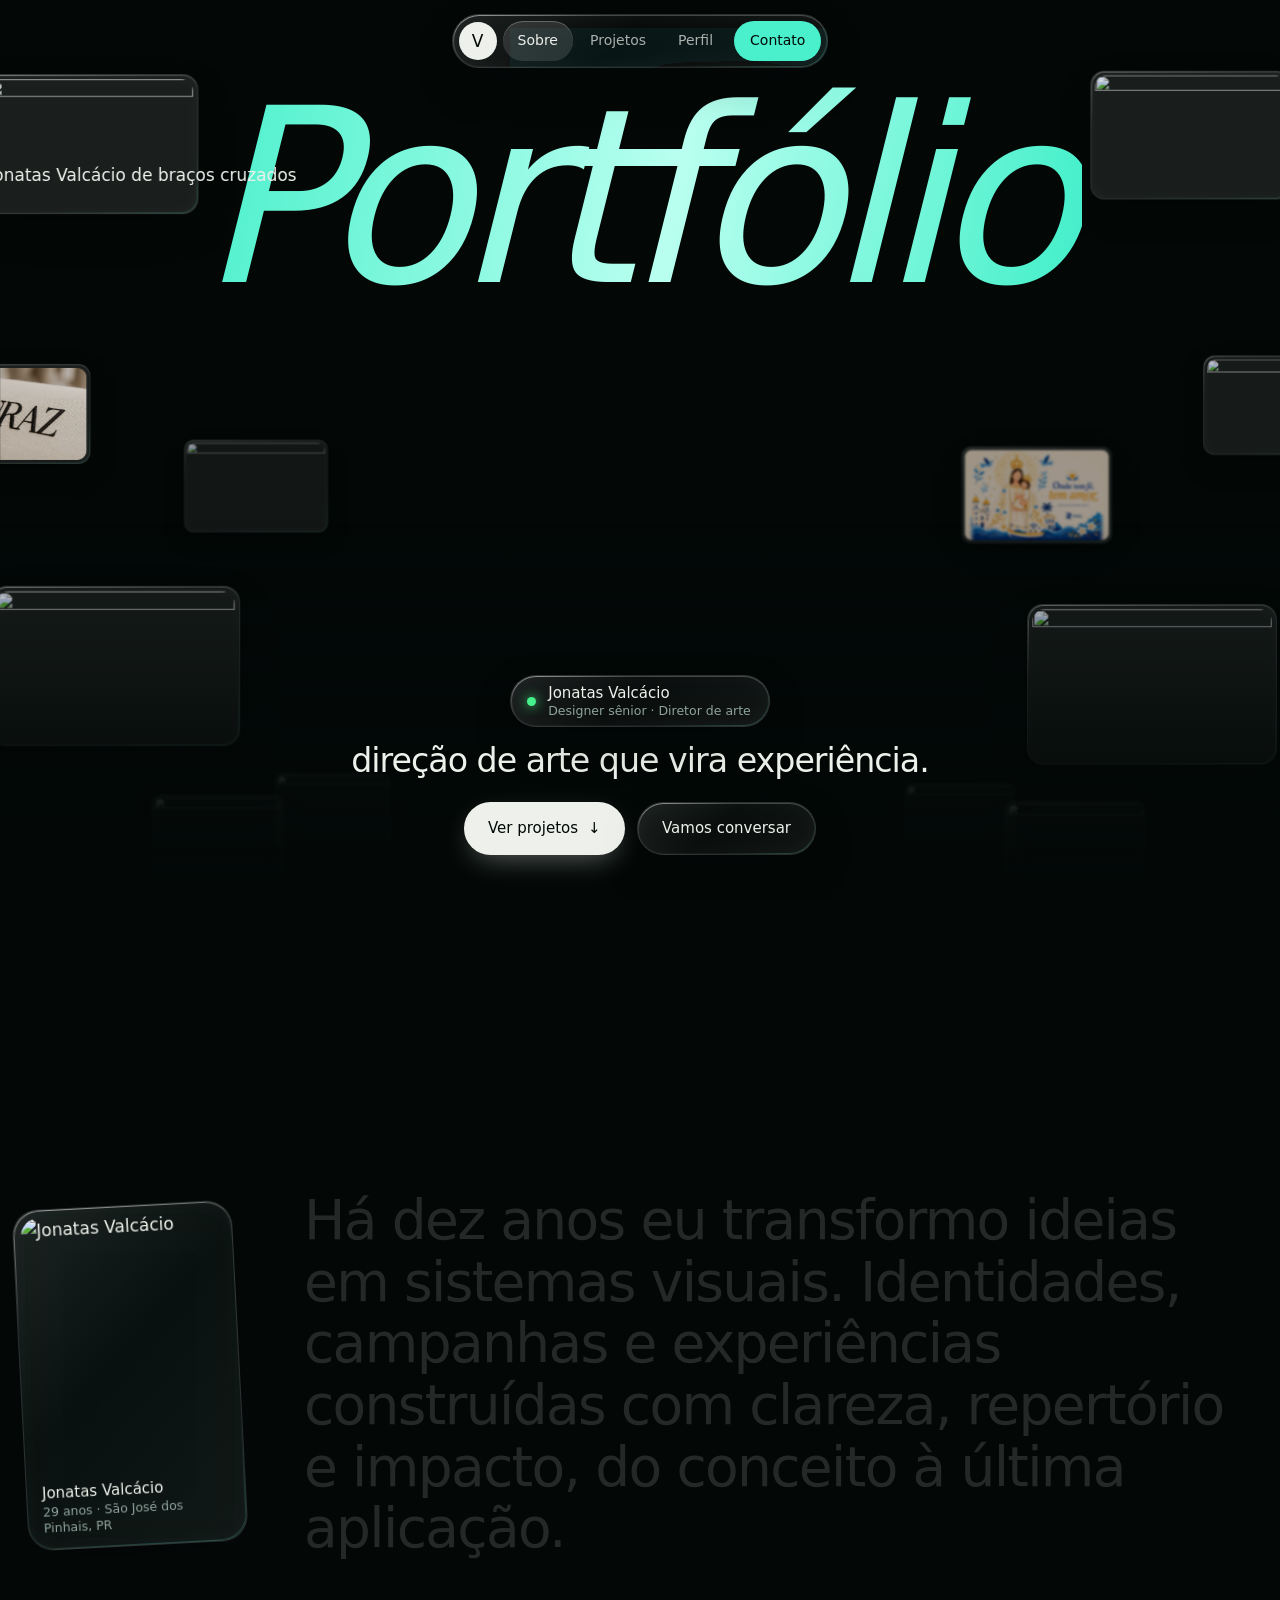
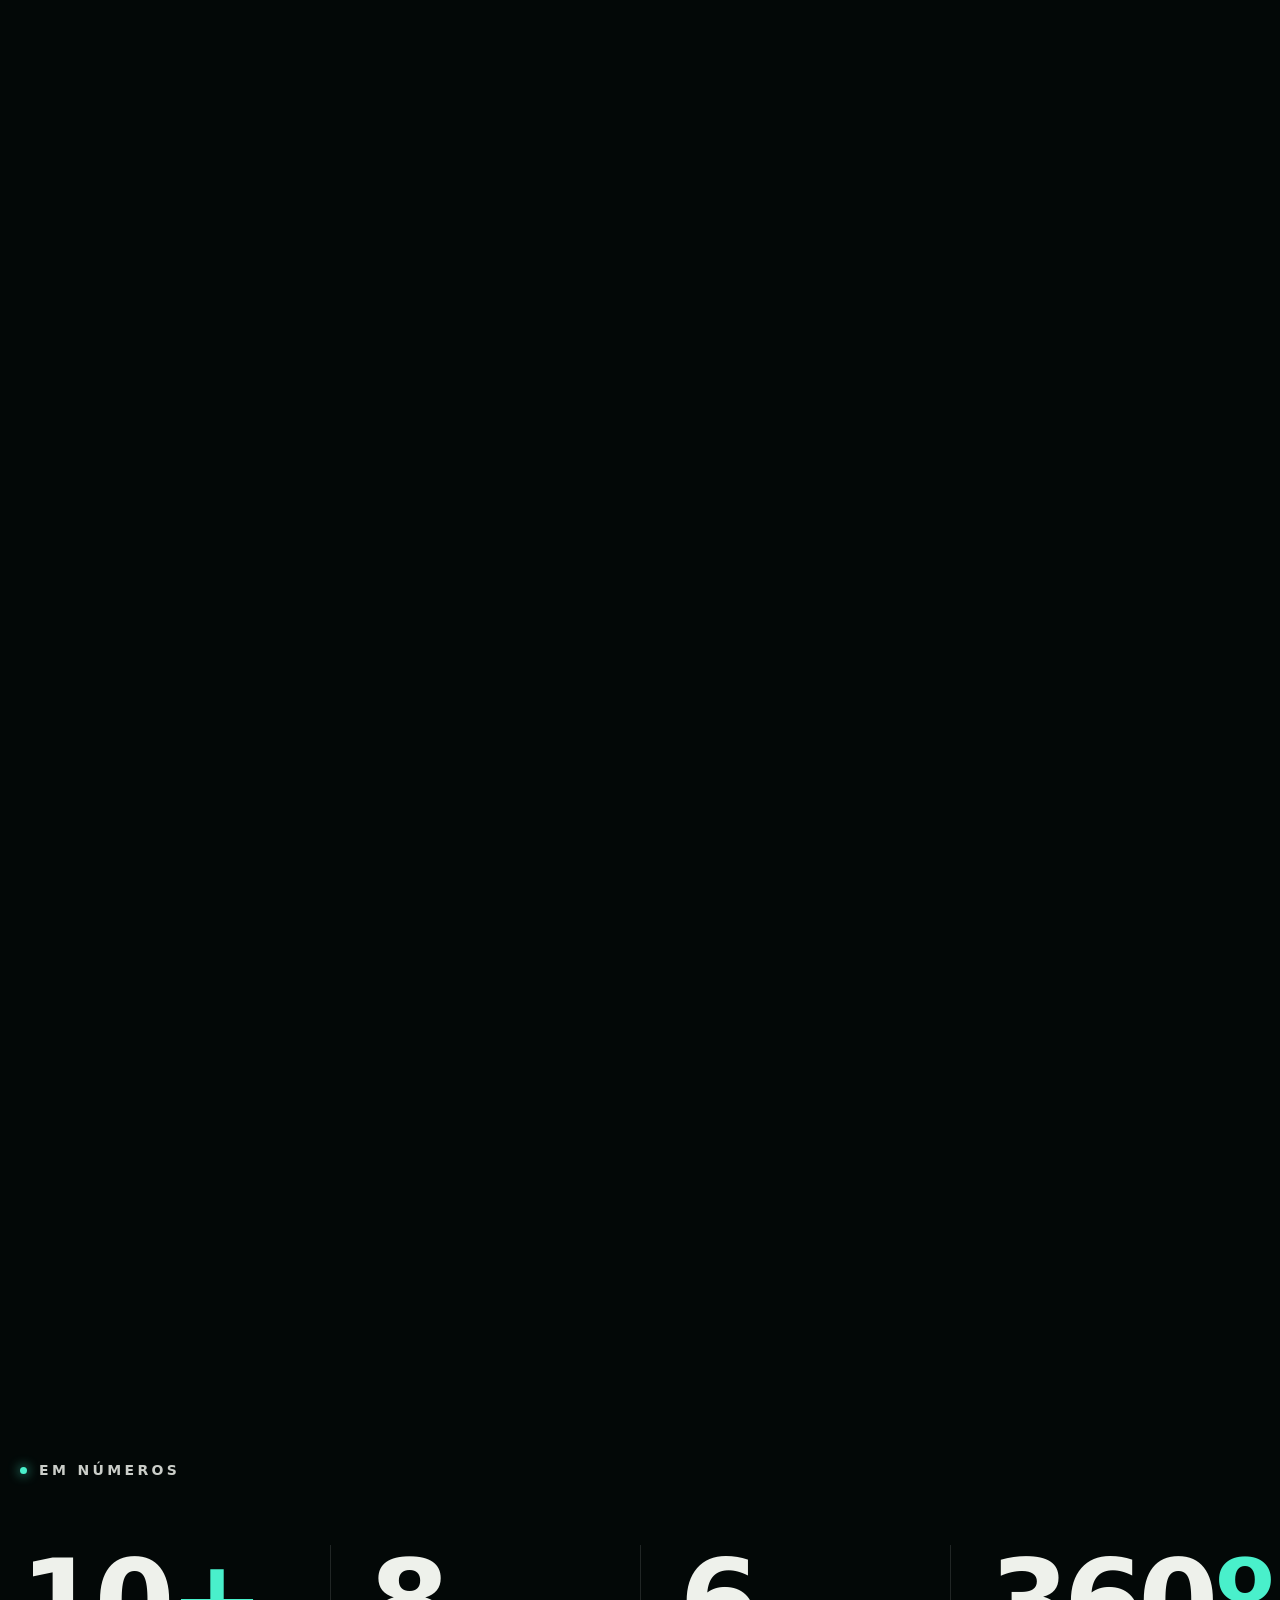
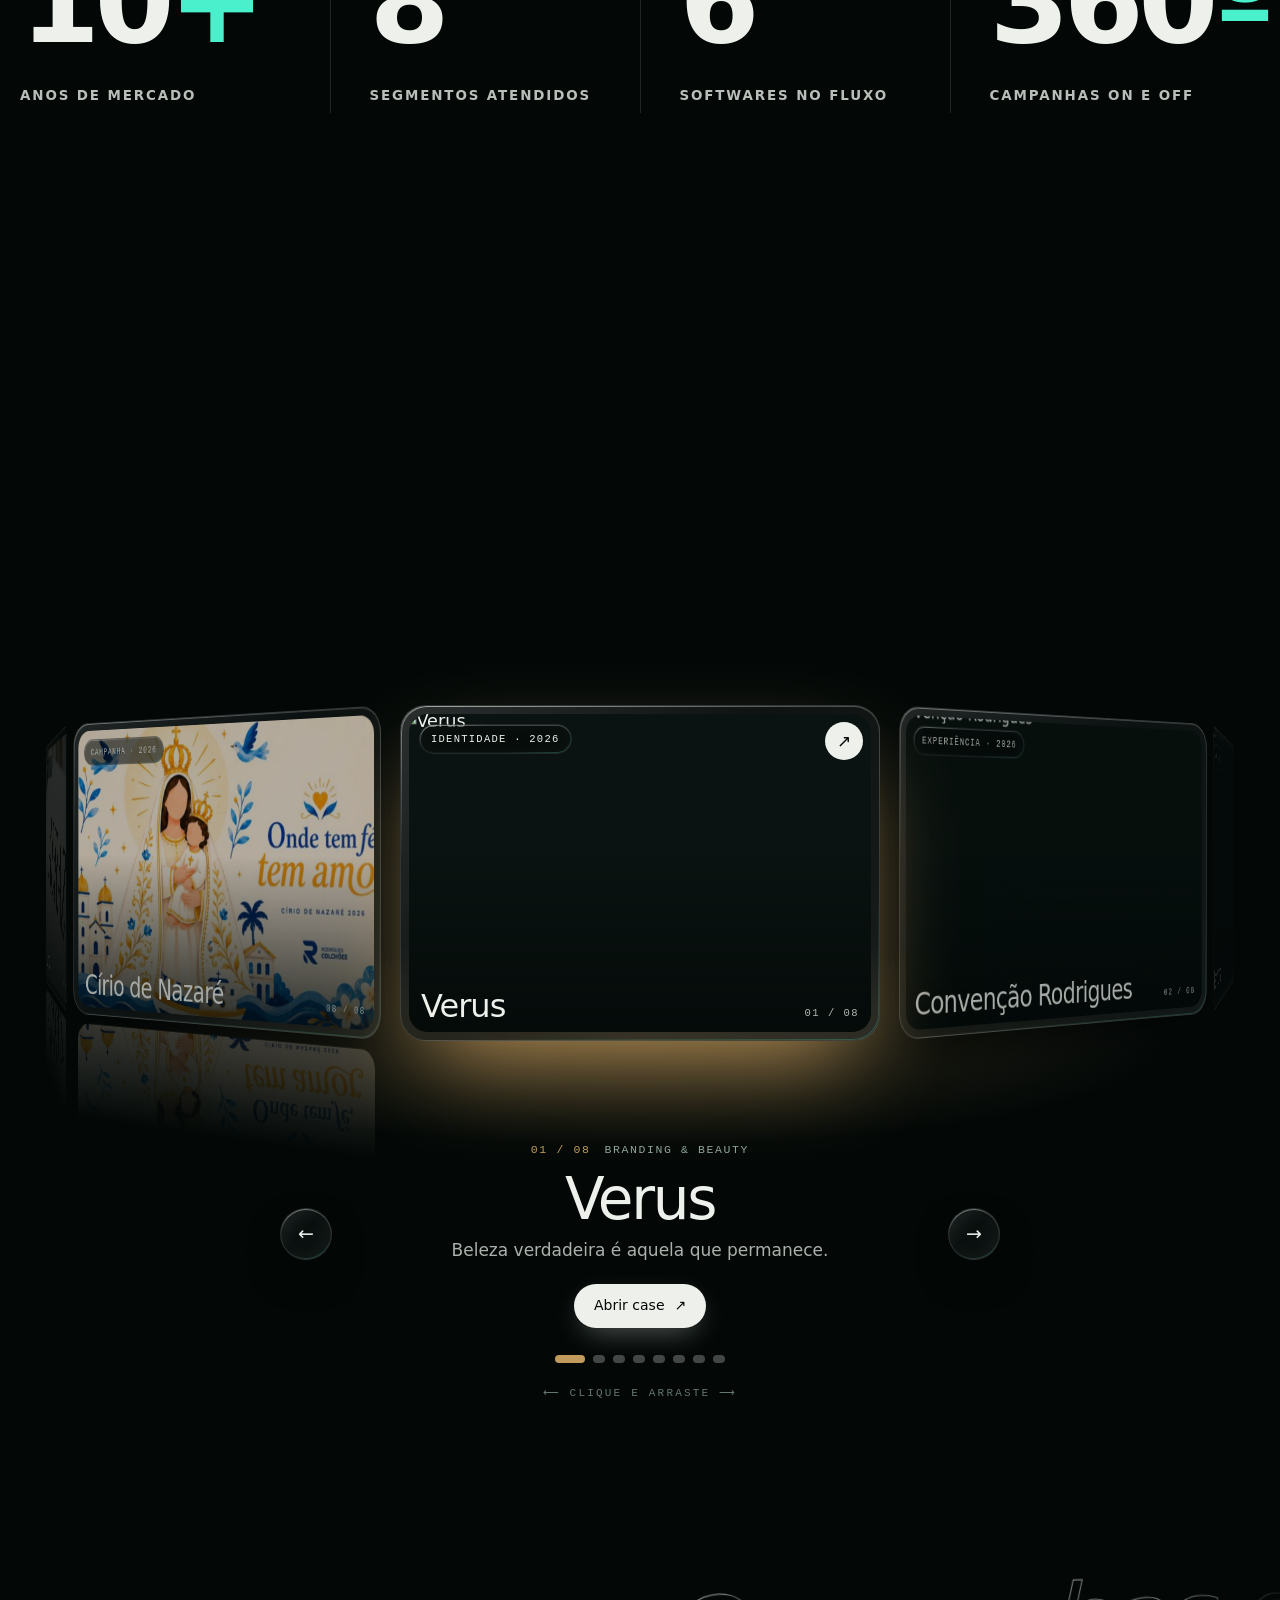
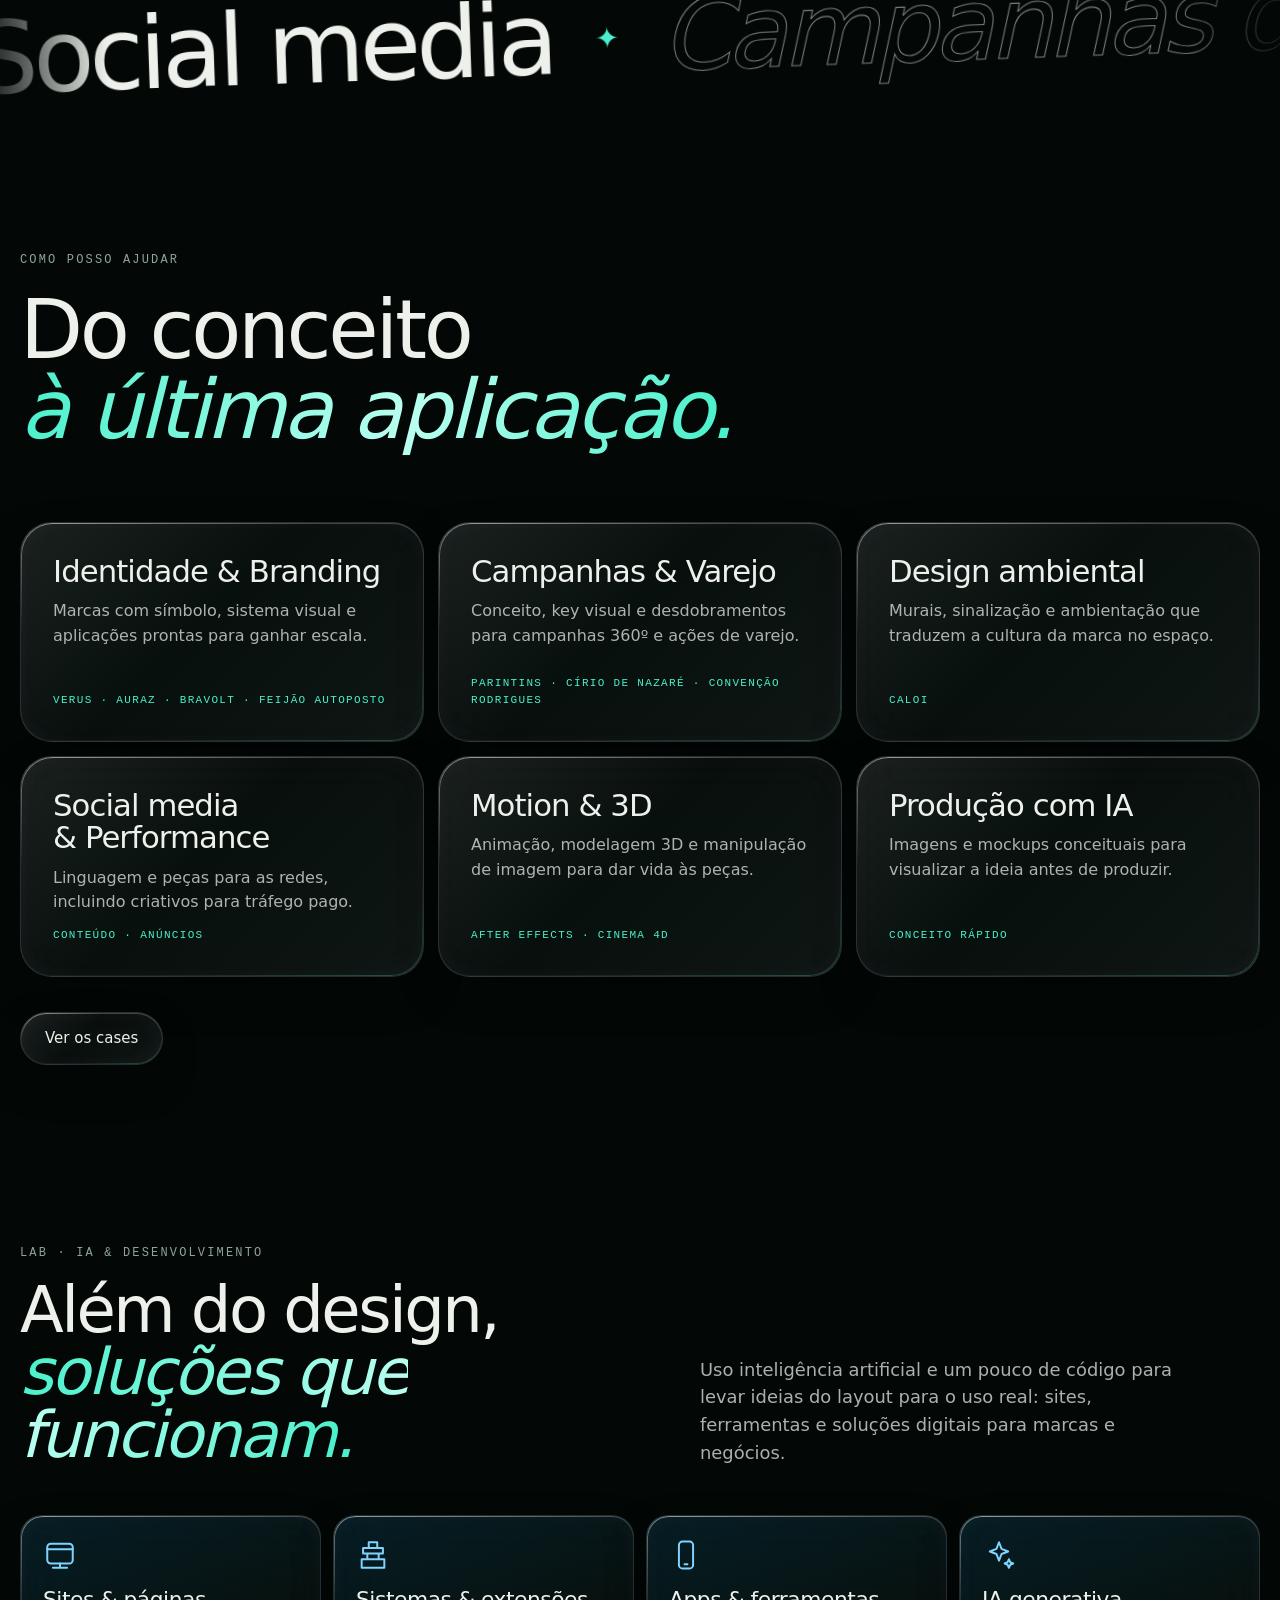
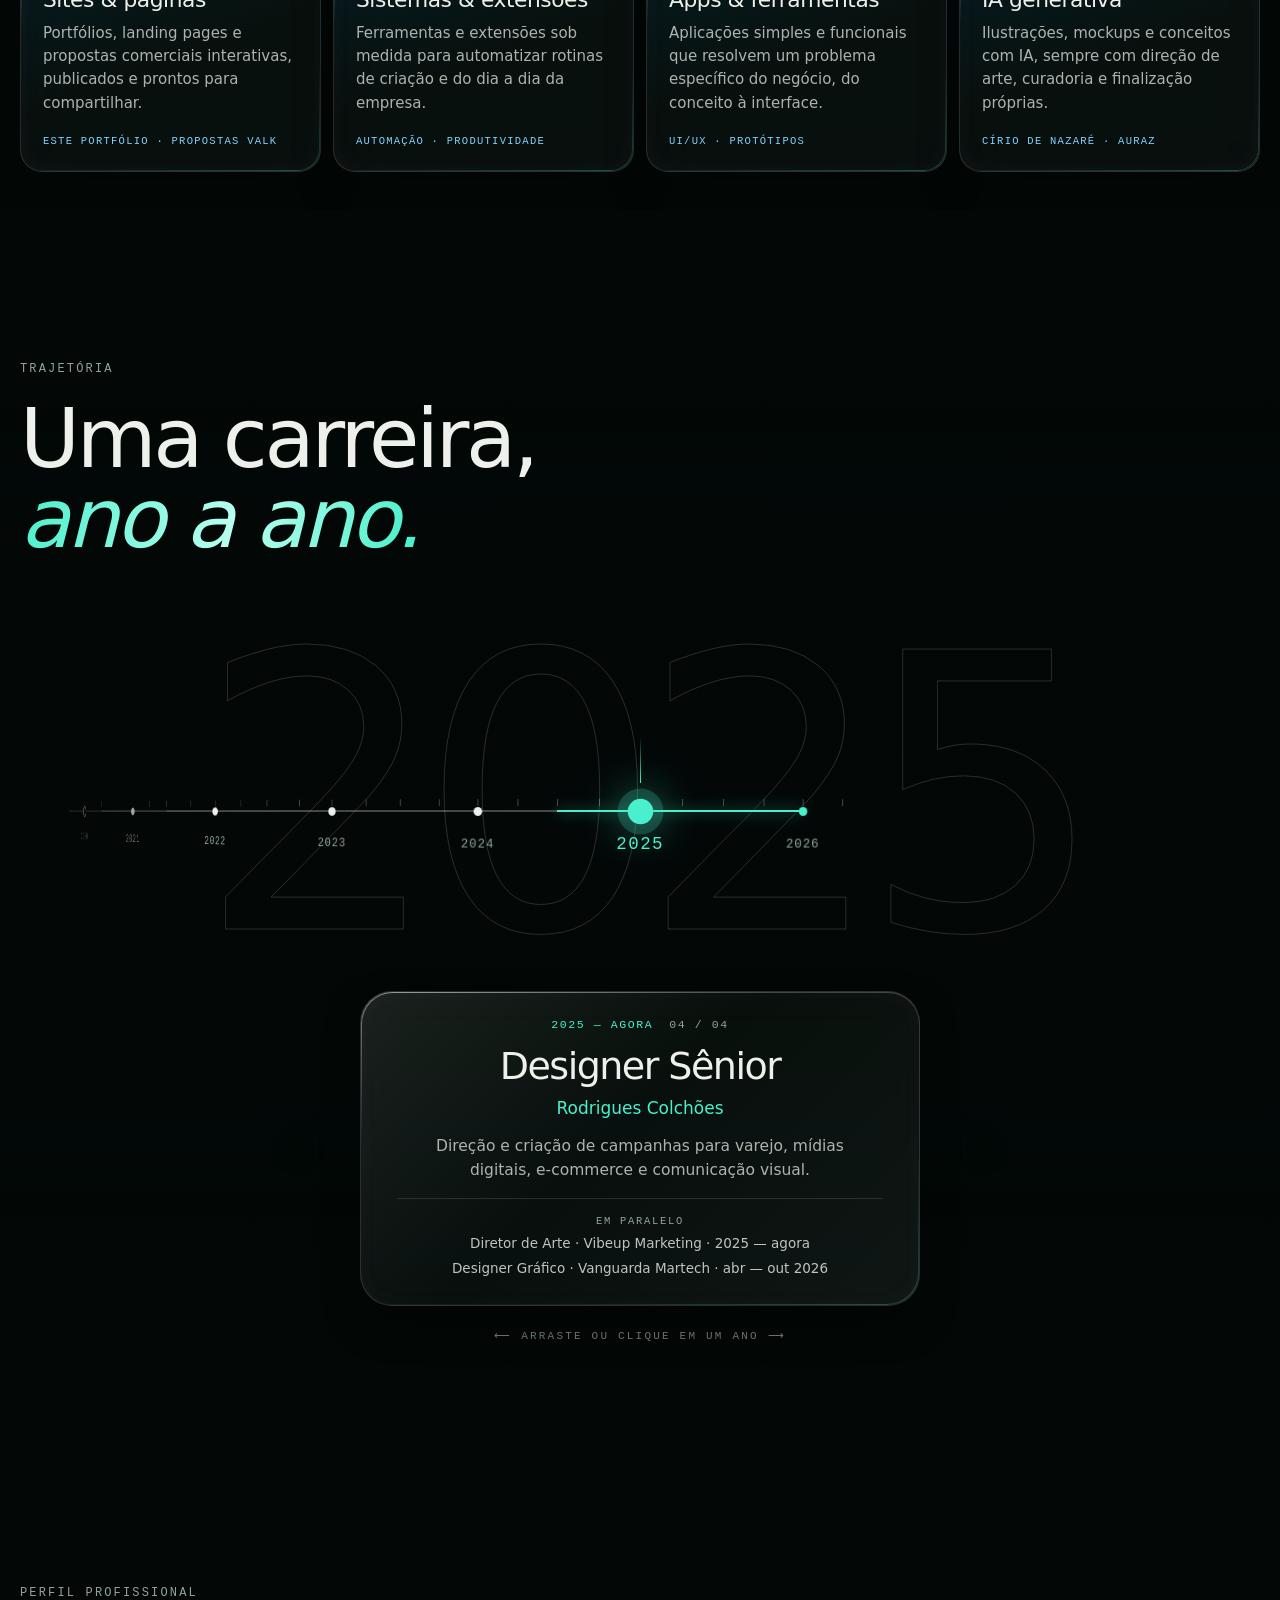
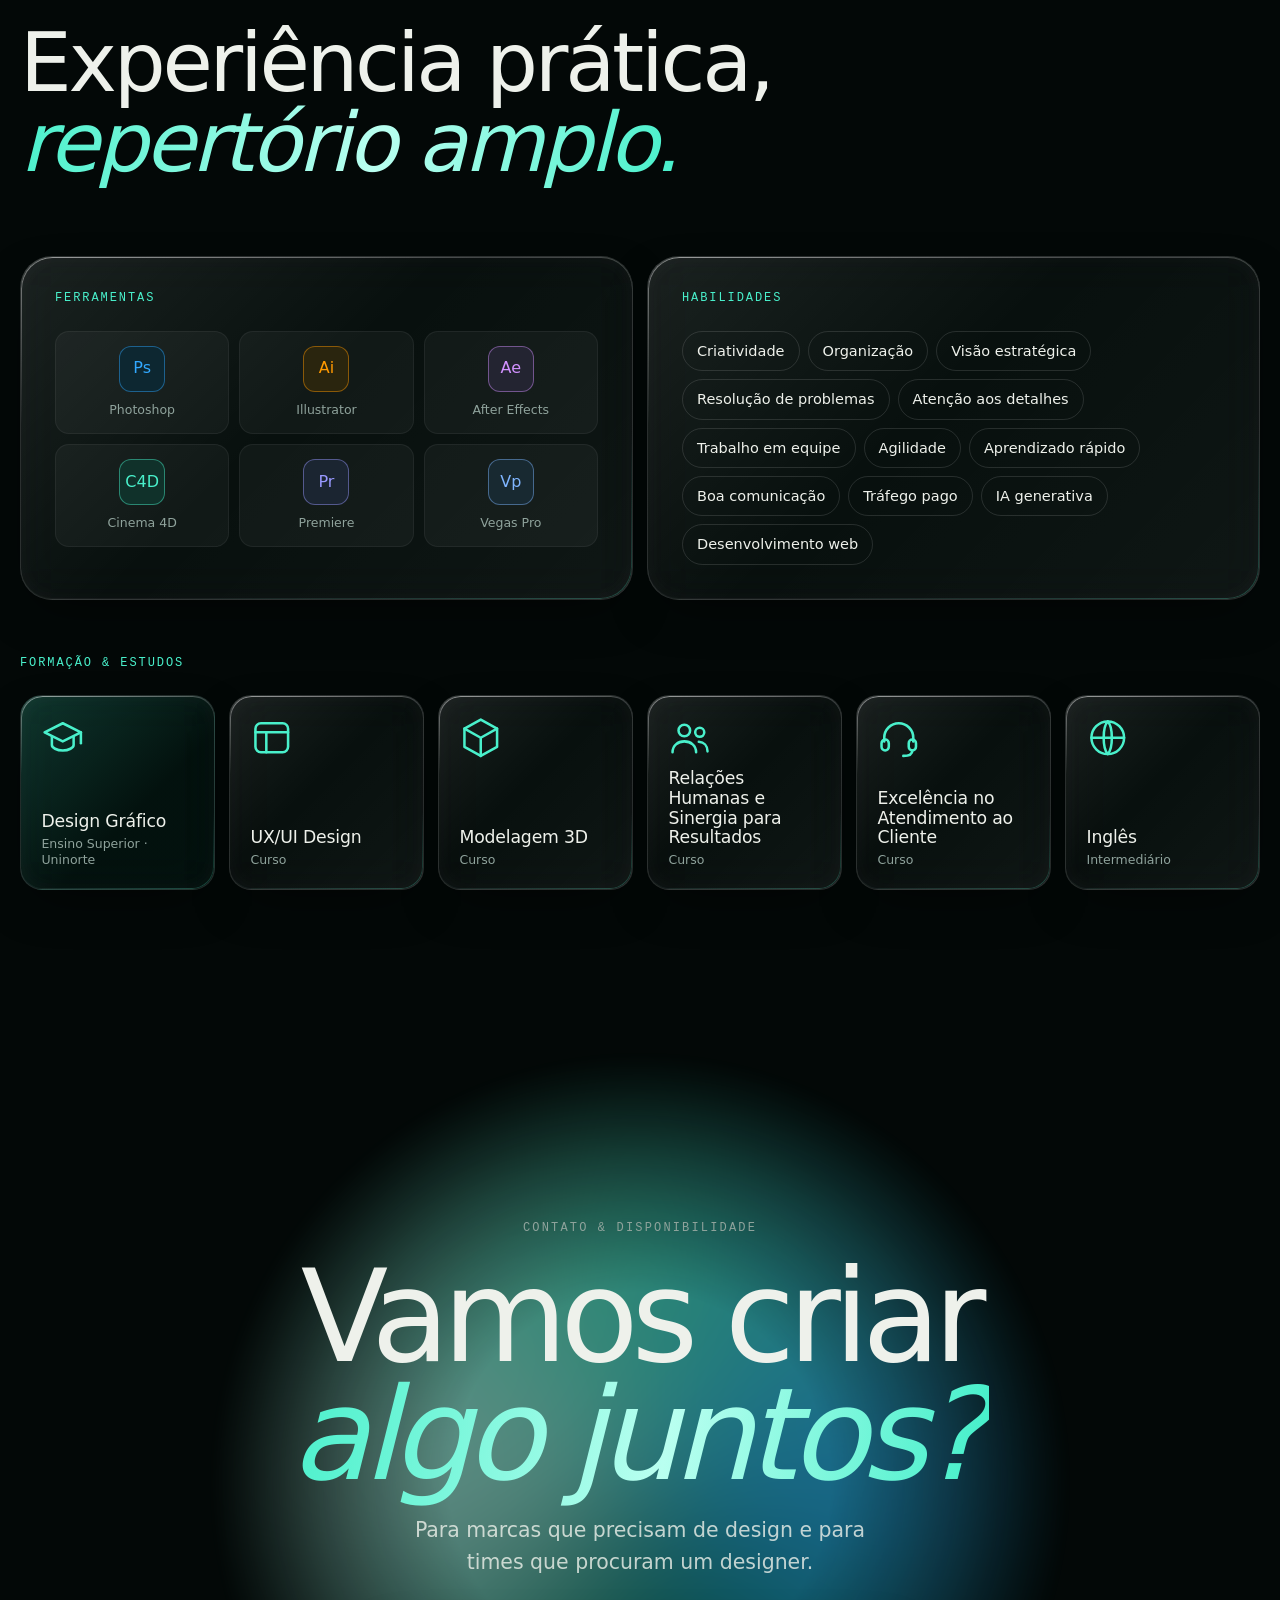
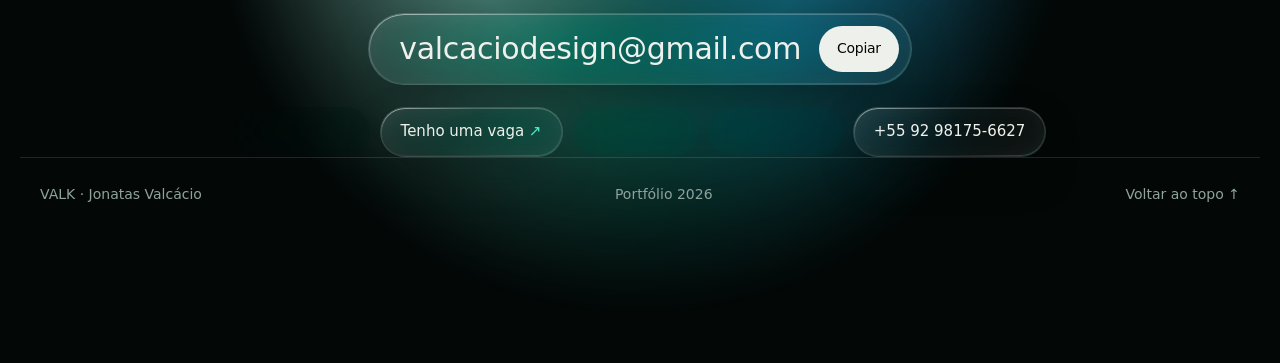
==== commit b36c87f9: "Remove o botão Pedir um orçamento da seção de serviços Co-Authored-By: Claude Opus 5.5 <noreply@anth" ====
--- a/index.html
+++ b/index.html
@@ -13,7 +13,7 @@
 <link rel="icon" href="assets/favicon.svg">
 <link rel="preload" href="assets/profile/hero.jpg" as="image">
 <link rel="preload" href="assets/fonts/Demo-Light.otf" as="font" type="font/otf" crossorigin>
-<link rel="stylesheet" href="css/style.css?v=202611231903">
+<link rel="stylesheet" href="css/style.css?v=202611251618">
 <script>document.documentElement.classList.add('js')</script>
 </head>
 <body>
@@ -136,7 +136,7 @@
         <li class="svc glass tilt reveal"><h3>Motion &amp; 3D</h3><p>Animação, modelagem 3D e manipulação de imagem para dar vida às peças.</p><small>After Effects · Cinema 4D</small><span class="shine" aria-hidden="true"></span></li>
         <li class="svc glass tilt reveal"><h3>Produção com IA</h3><p>Imagens e mockups conceituais para visualizar a ideia antes de produzir.</p><small>Conceito rápido</small><span class="shine" aria-hidden="true"></span></li>
       </ul>
-      <p class="svc-cta reveal"><a class="btn btn-primary magnetic" href="#contato">Pedir um orçamento <span>↗</span></a><a class="btn glass magnetic" href="#projetos">Ver os cases</a></p>
+      <p class="svc-cta reveal"><a class="btn glass magnetic" href="#projetos">Ver os cases</a></p>
     </div>
   </section>
 
@@ -355,6 +355,6 @@
 
 <div class="toast glass" id="toast" role="status" aria-live="polite"></div>
 <!--/SITE-->
-<script src="js/app.js?v=202611231903"></script>
+<script src="js/app.js?v=202611251618"></script>
 </body>
 </html>
